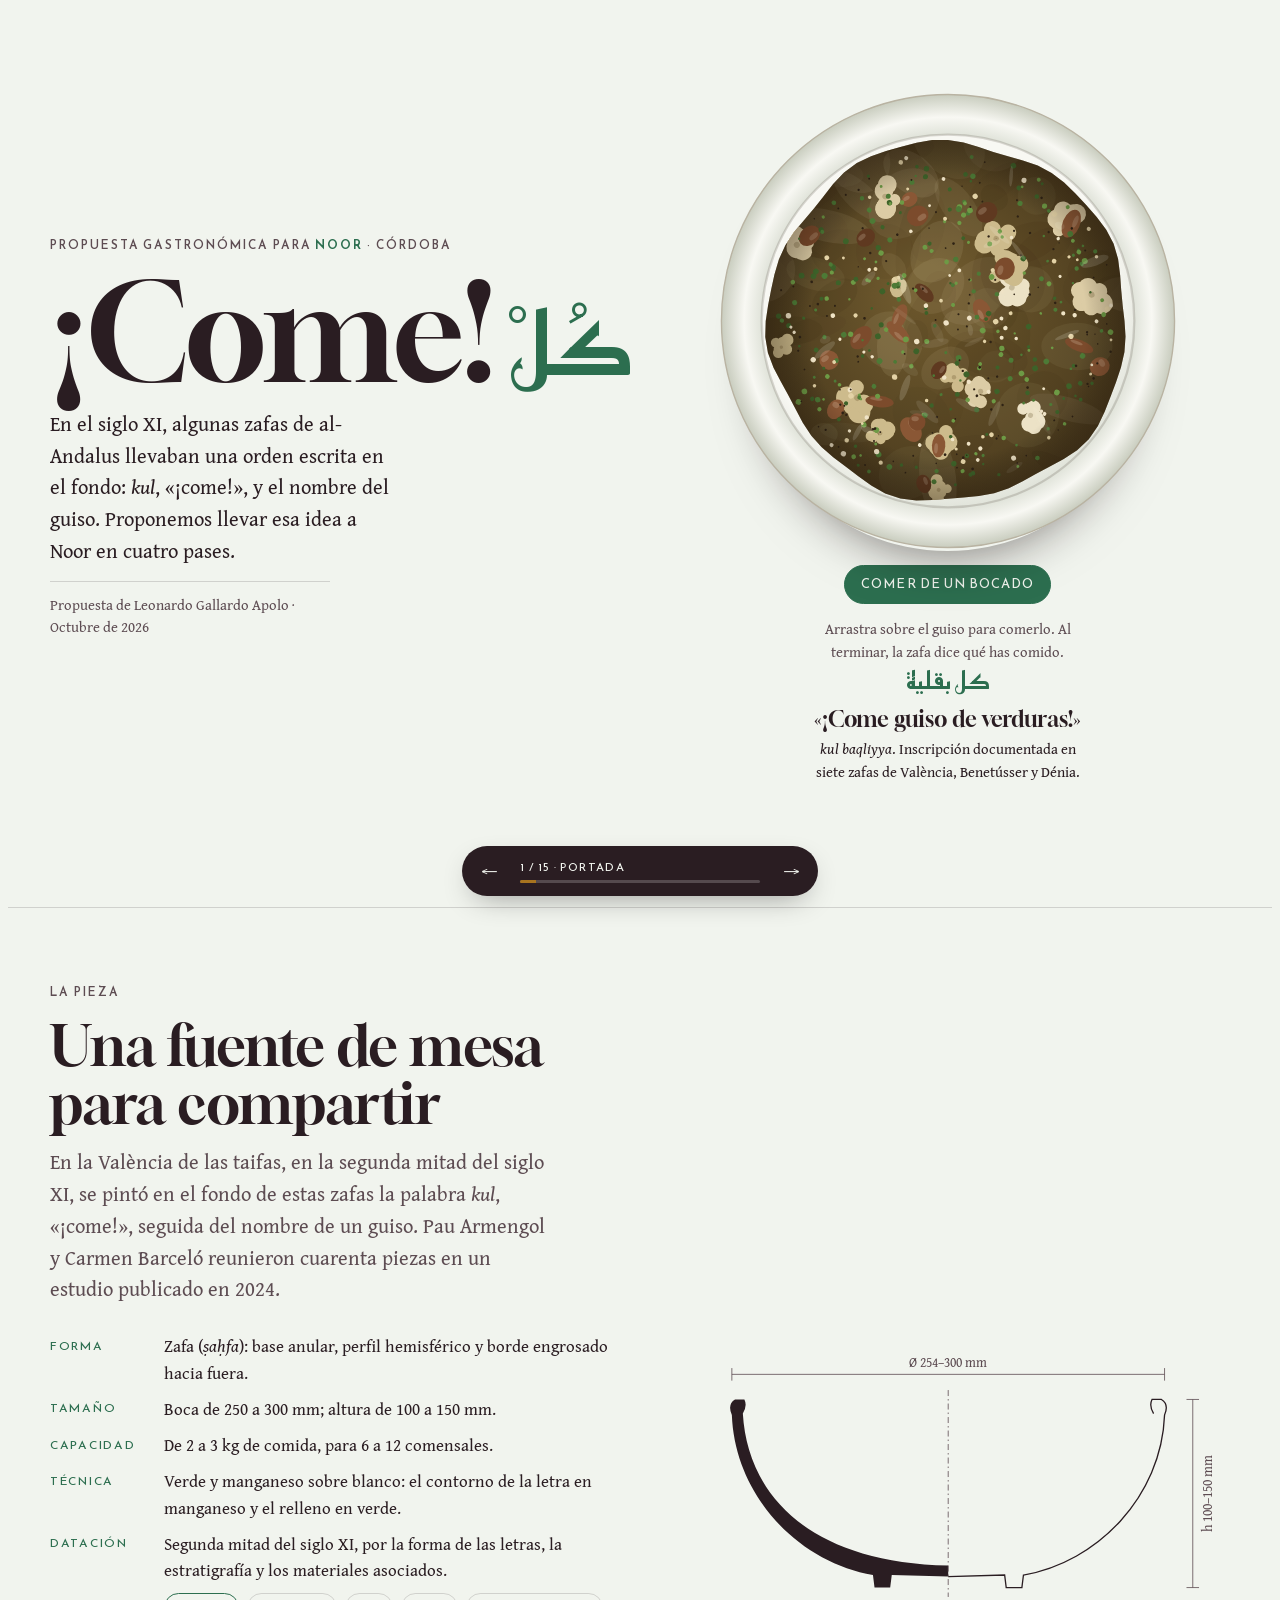
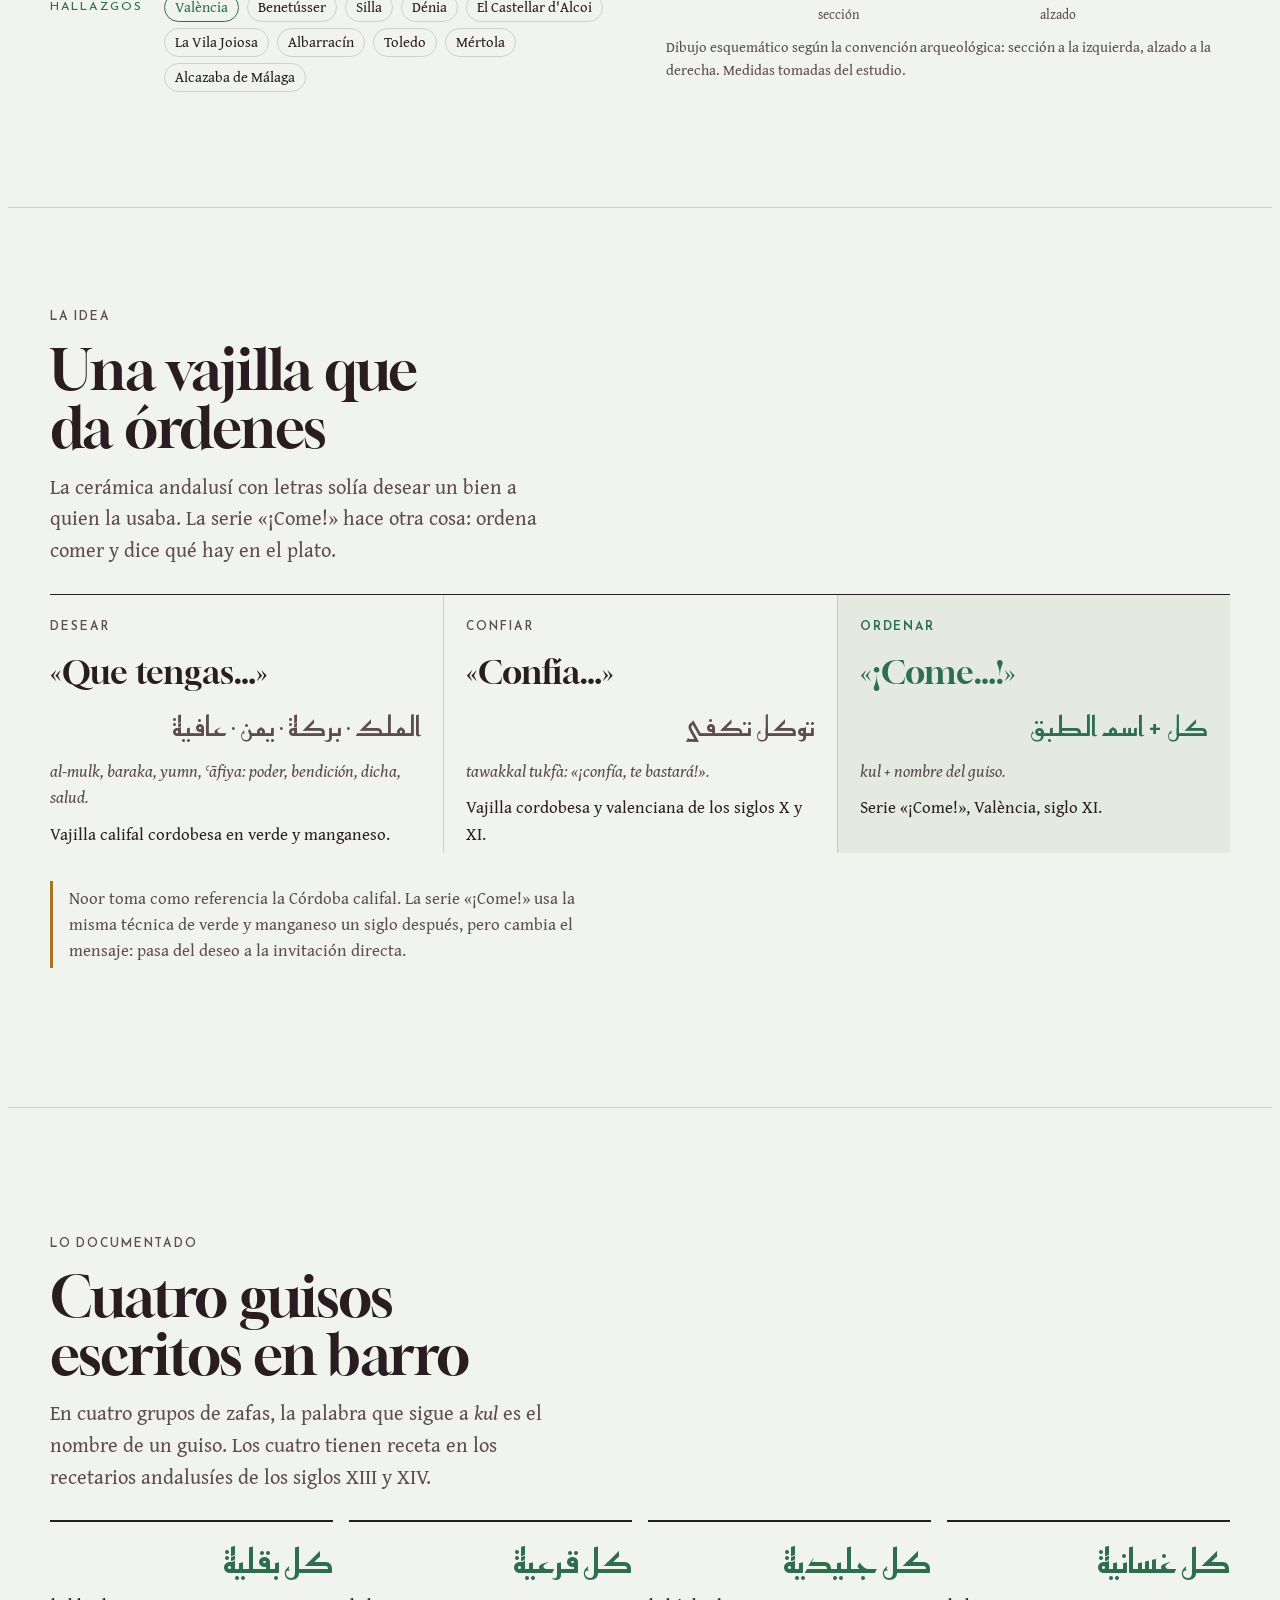
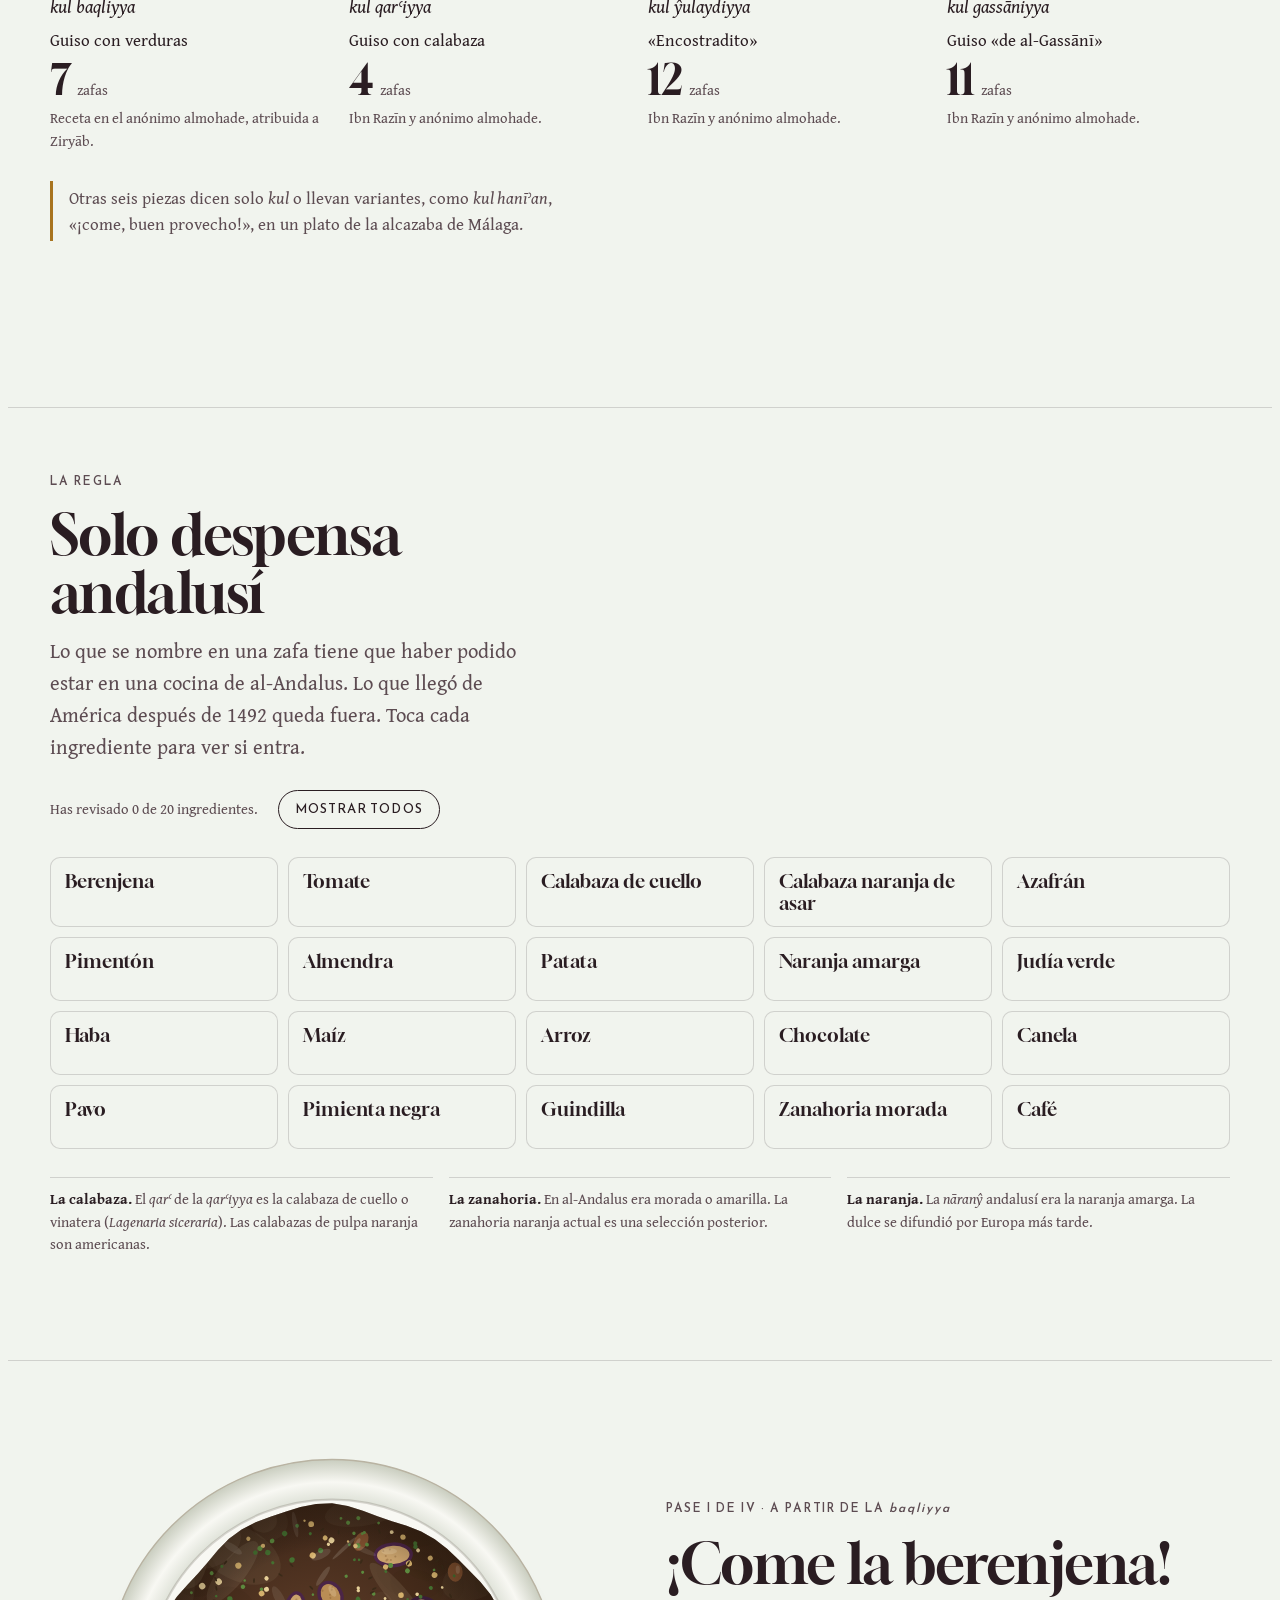
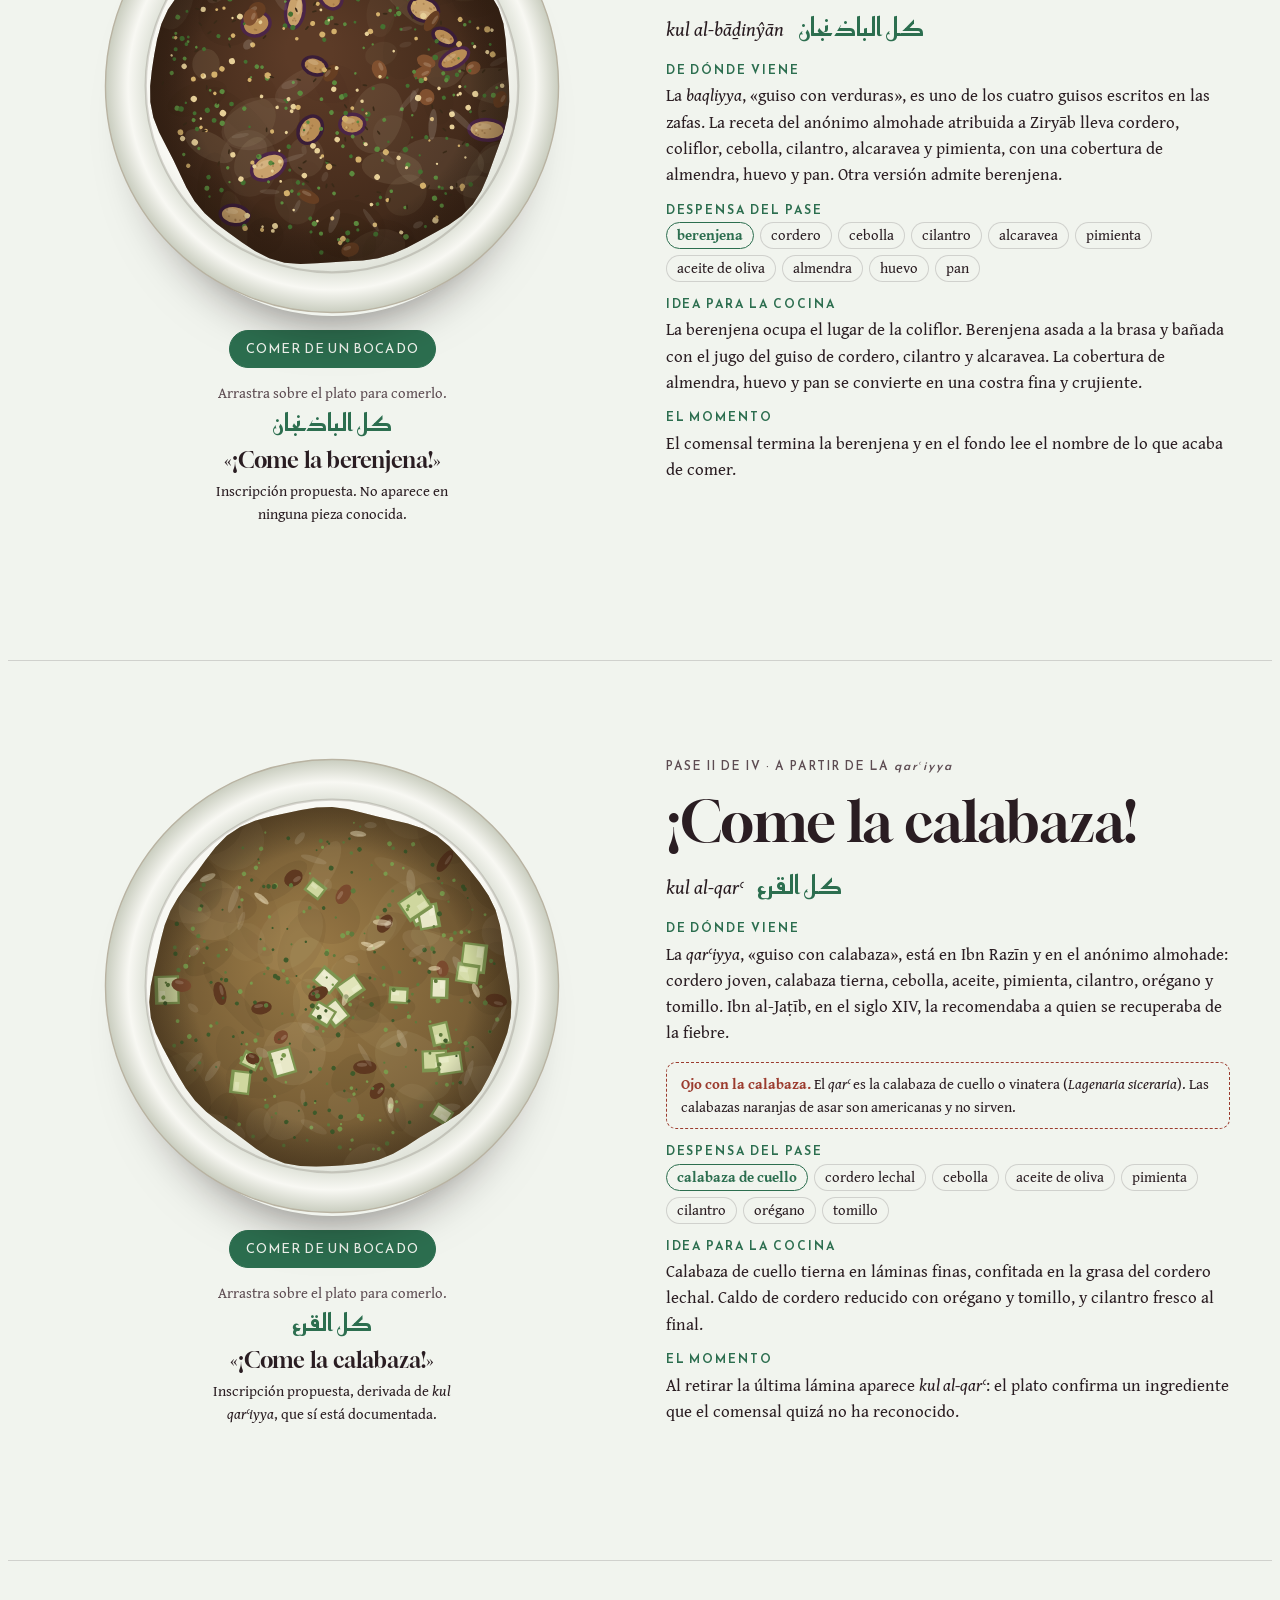
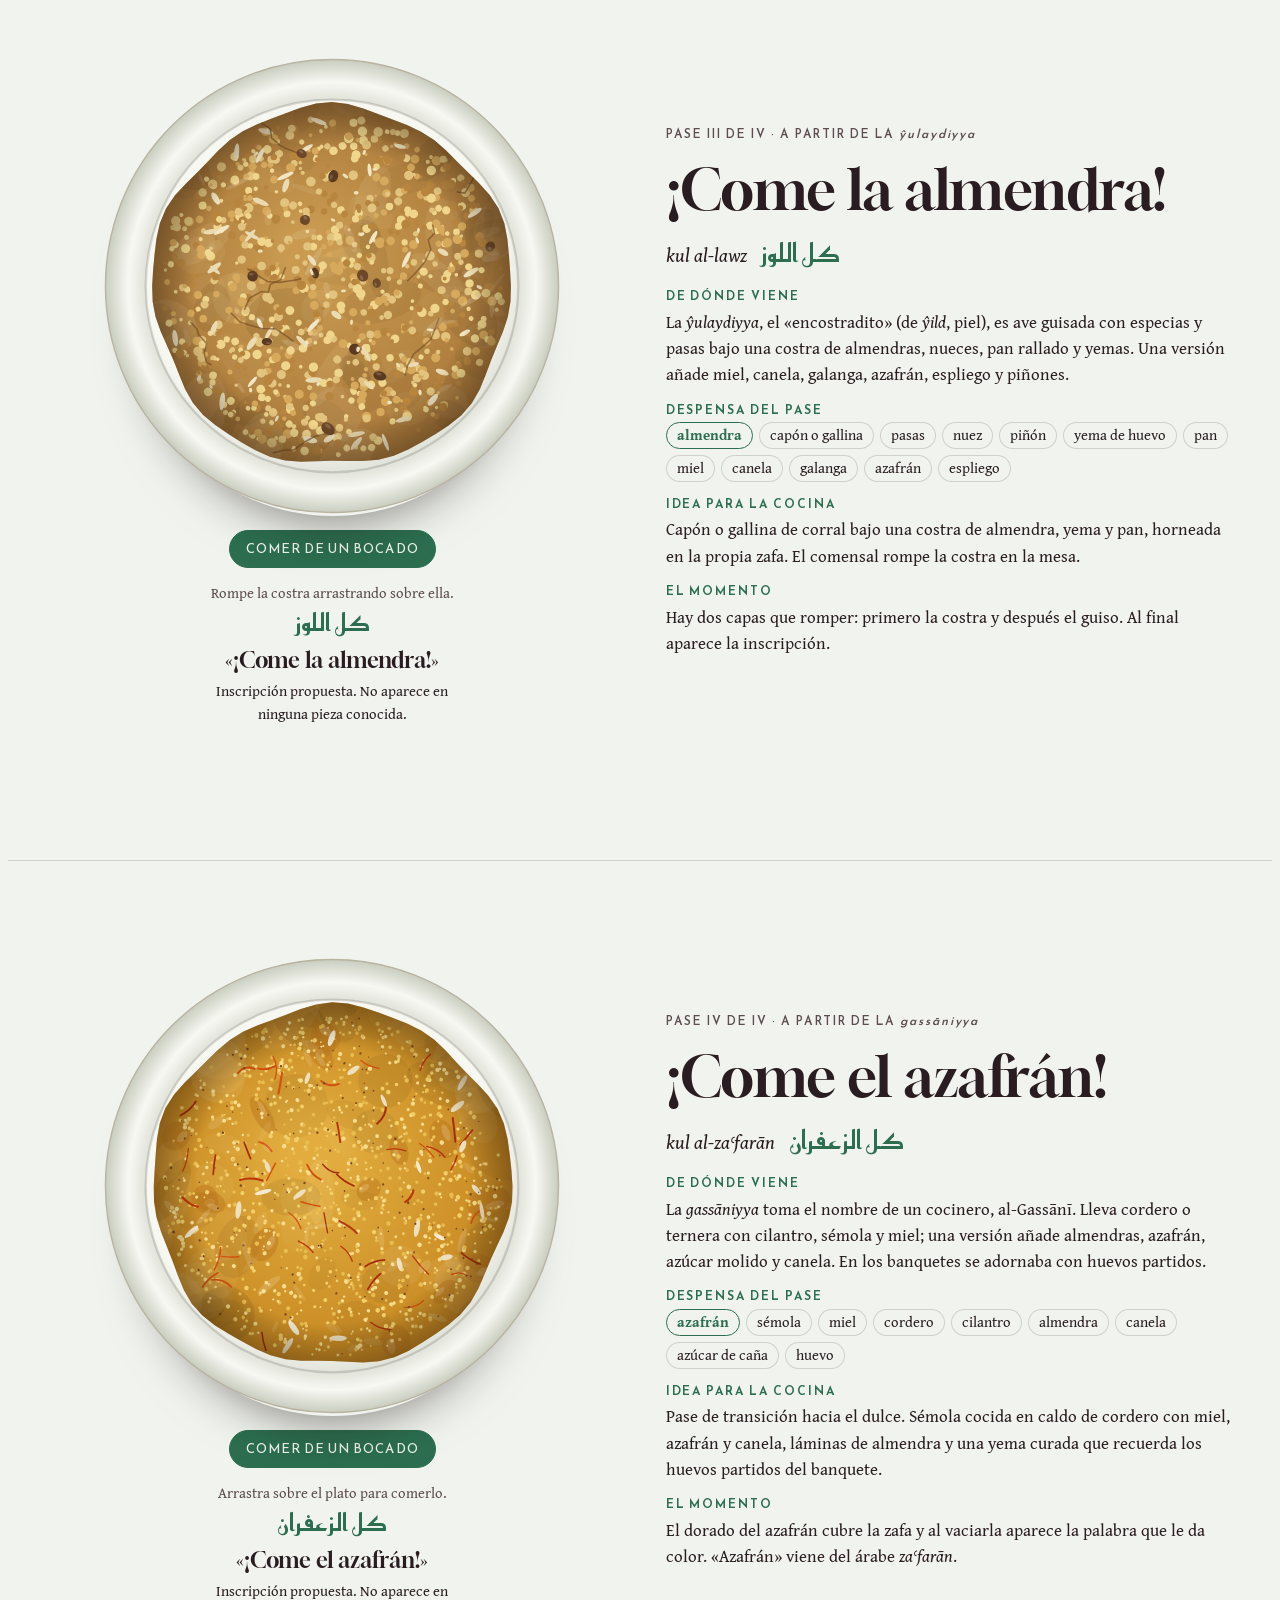
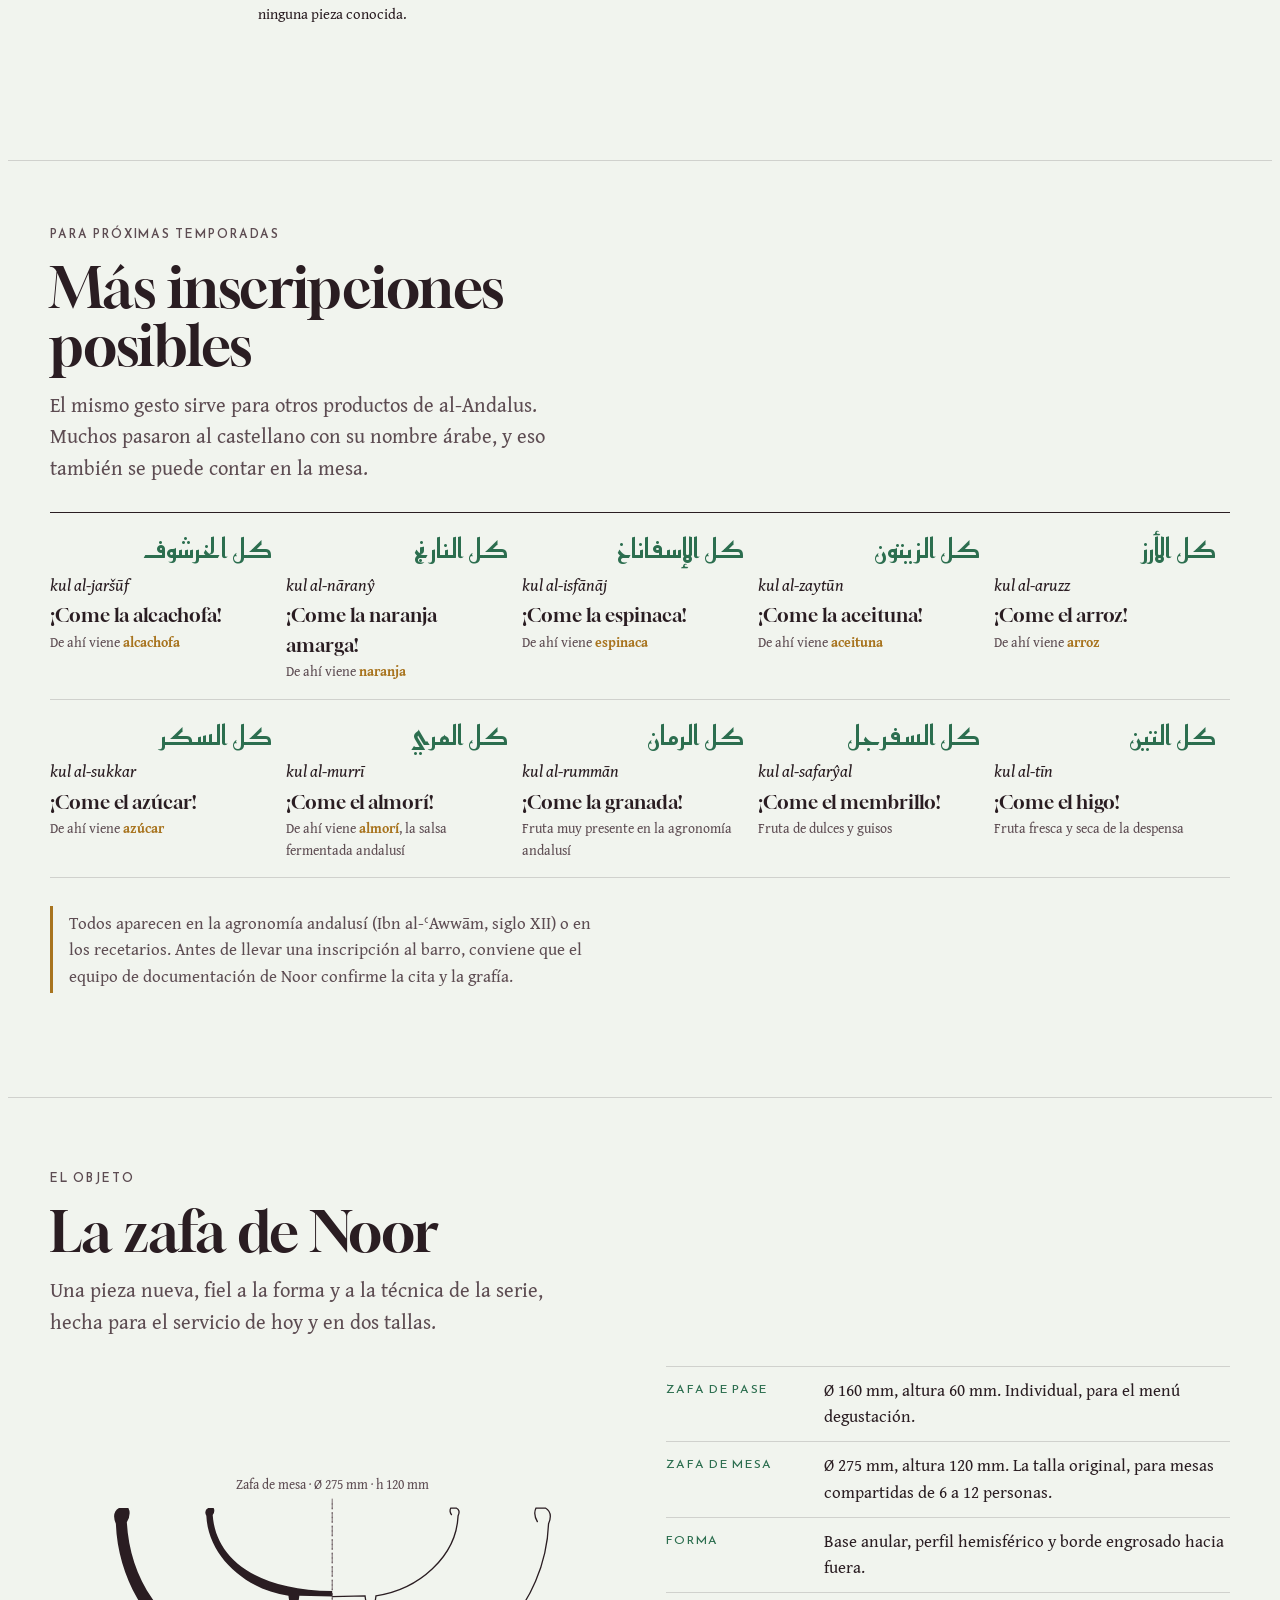
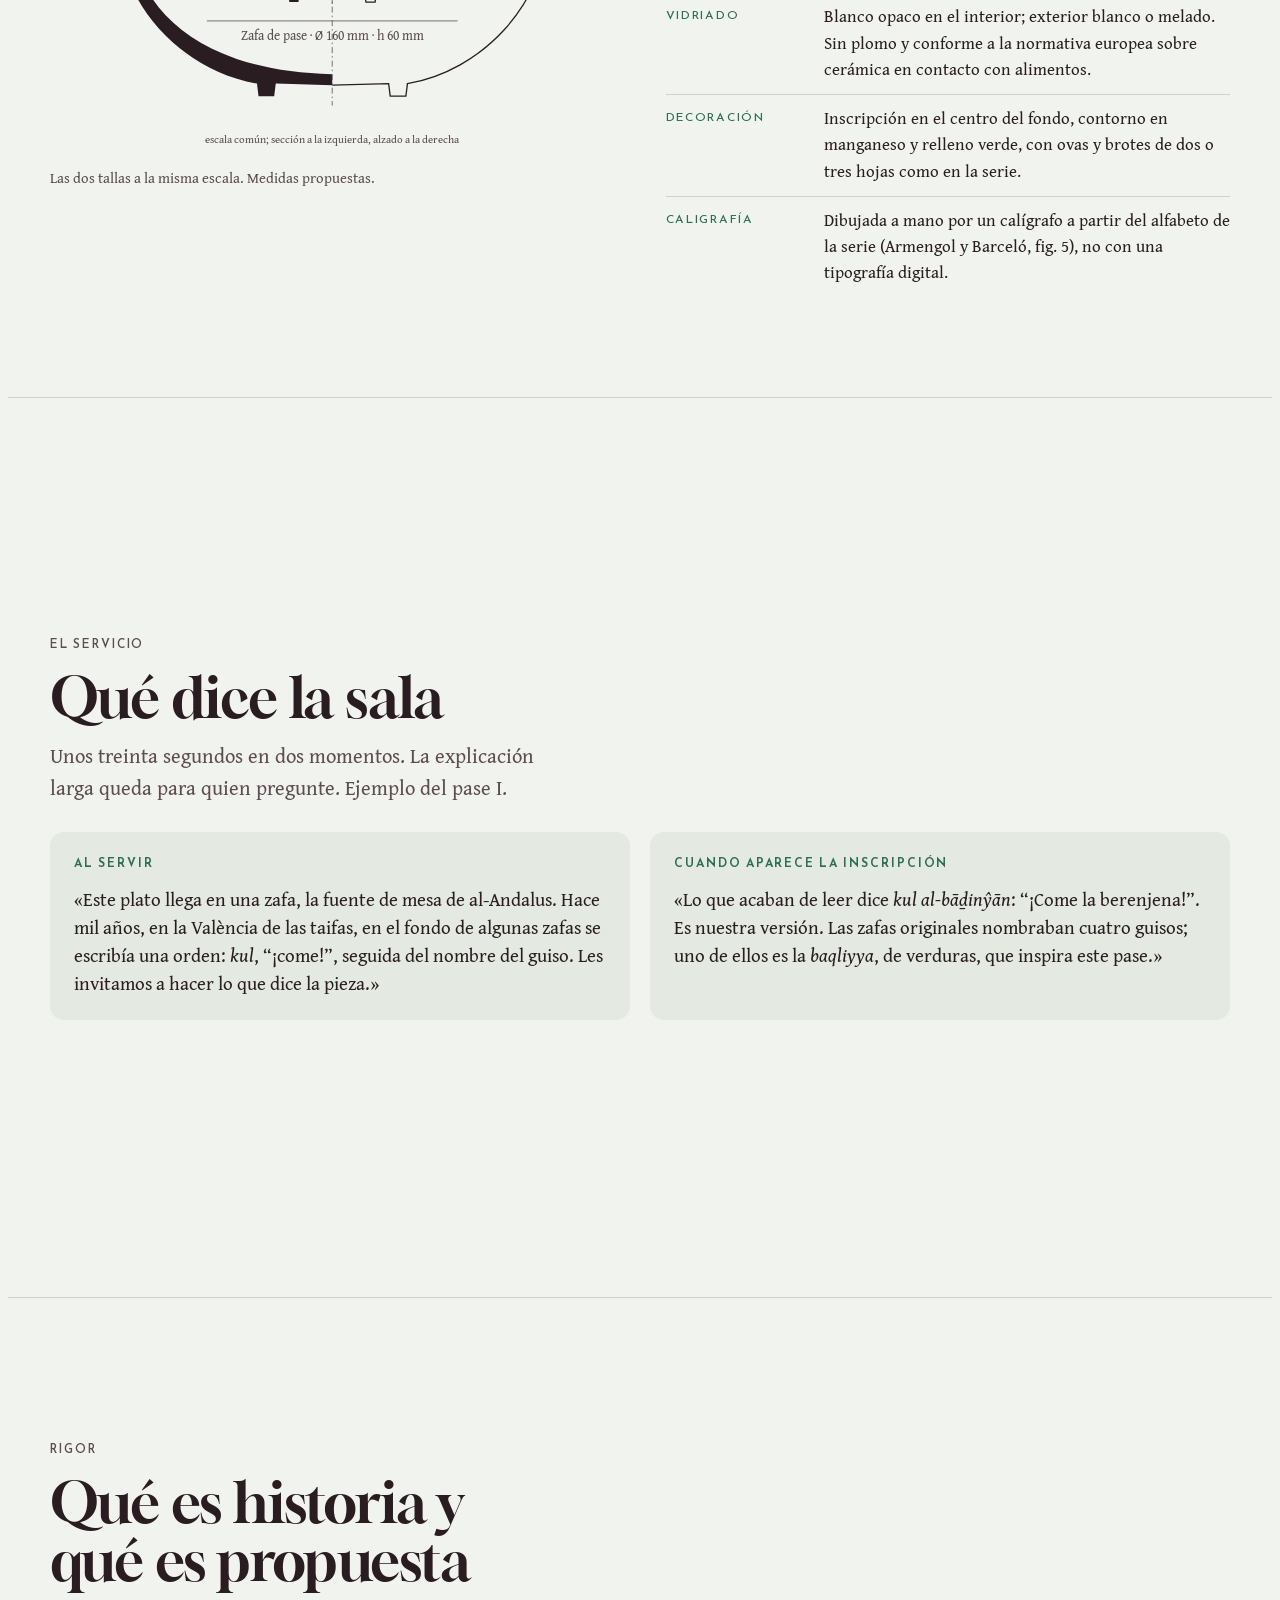
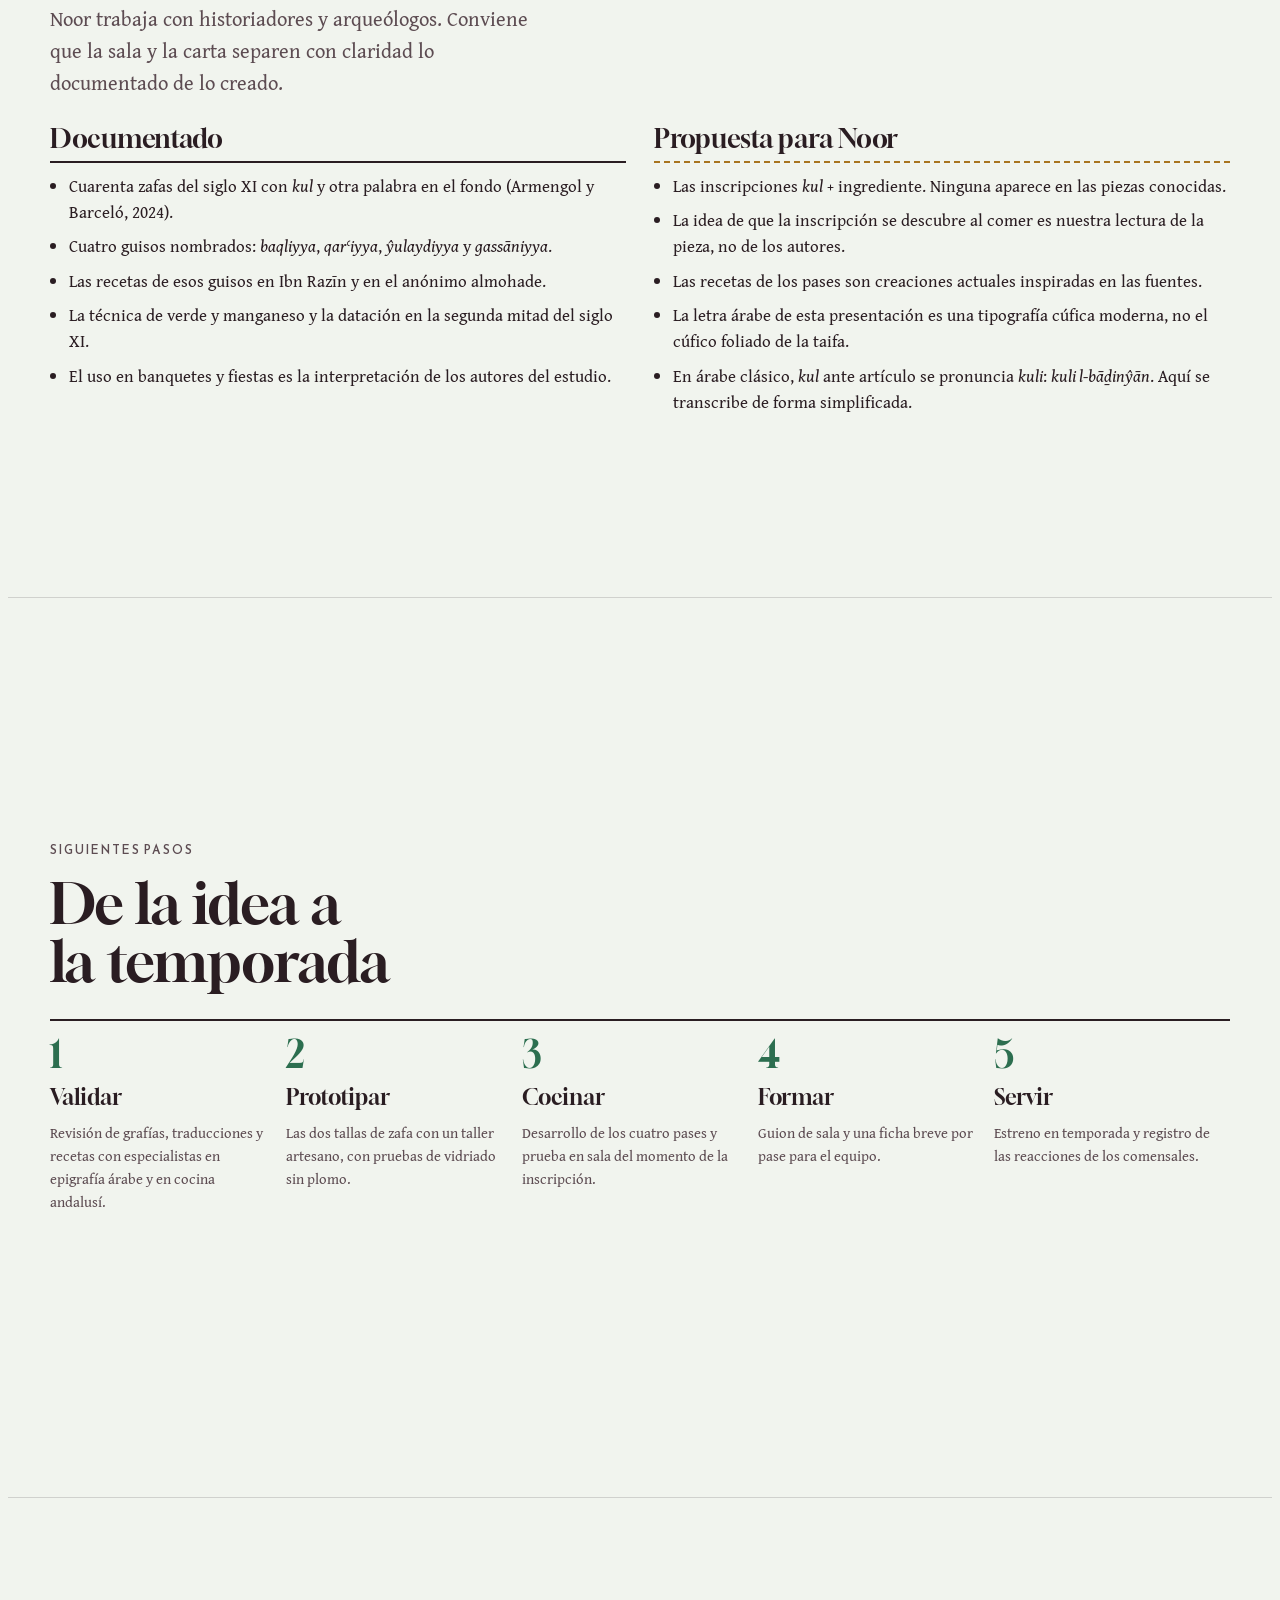
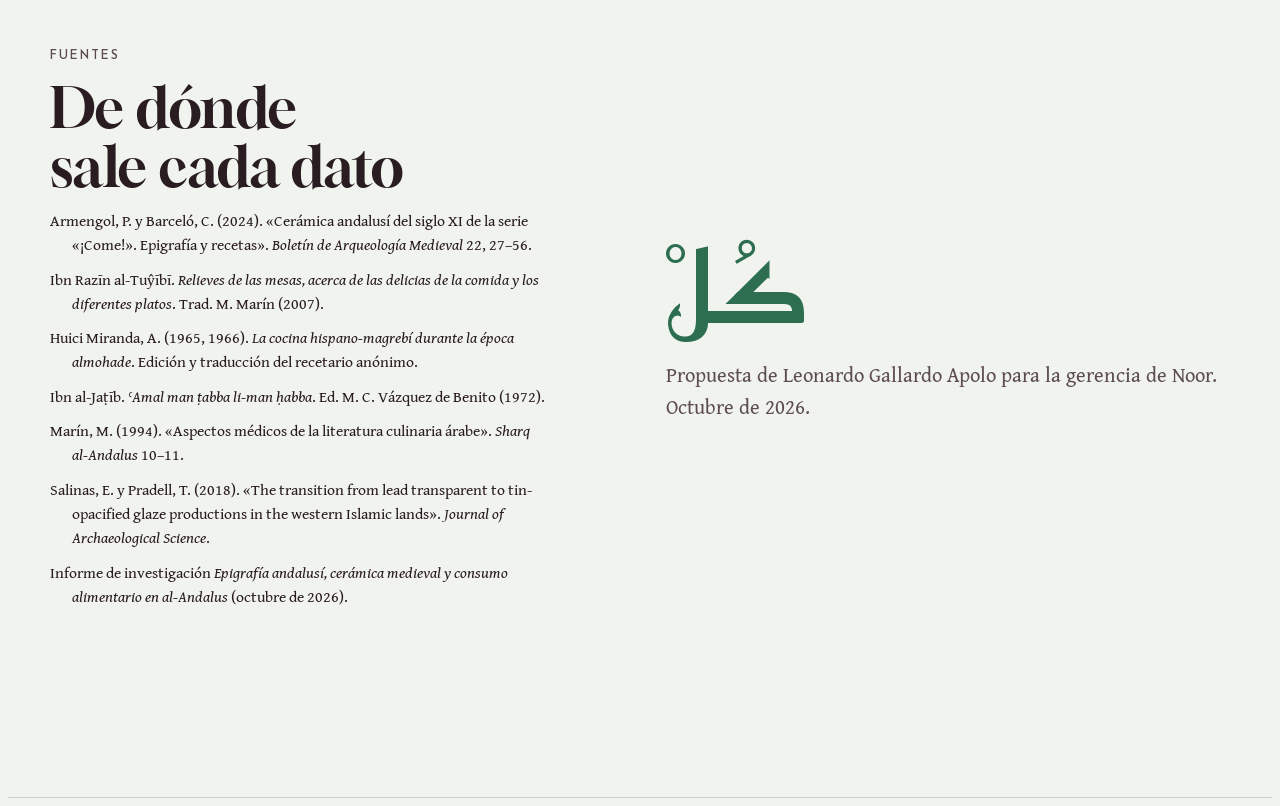
==== index.html @ dc1d193f "Propuesta culinaria y vajilla para Restaurante Noor: zafas del siglo XI y serie ¡Come! (Kul)" ====
<!DOCTYPE html>
<html lang="es">
<head>
  <meta charset="utf-8">
  <meta name="viewport" content="width=device-width, initial-scale=1.0, viewport-fit=cover">
  <title>Kul para Noor</title>
<meta name="claude:viewport-fit-sides" content="cover">
<link rel="preconnect" href="https://fonts.googleapis.com">
<link rel="preconnect" href="https://fonts.gstatic.com" crossorigin>
<link rel="stylesheet" href="https://fonts.googleapis.com/css2?family=Gloock&family=Gentium+Book+Plus:ital,wght@0,400;0,700;1,400&family=Reem+Kufi:wght@400;500;600;700&family=Amiri&display=swap">
<style>
/* Layout: una secuencia vertical de láminas a pantalla completa; cada lámina es una página de la propuesta, con la zafa como objeto central. */
:root {
  --tin: #f1f4ee;          /* blanco de estaño, con un punto de verde */
  --tin-2: #e4eae1;        /* superficie */
  --ink: #2a1d22;          /* manganeso */
  --ink-2: #5d4c52;        /* manganeso diluido */
  --copper: #2c6e4f;       /* verde de cobre */
  --melado: #a8741f;       /* melado (miel) */
  --line: rgba(42, 29, 34, .16);
  --ok: #2c6e4f;
  --no: #9b3b2e;
  /* colores físicos de la pieza: iguales en ambos temas */
  --glaze: #f8f8f3;
  --glaze-edge: #d9ddd2;
  --ink-green: #3f7d4f;
  --ink-mn: #2b1e1f;

  --f-display: "Gloock", "Georgia", "Times New Roman", serif;
  --f-body: "Gentium Book Plus", "Gentium Plus", "Charis SIL", "Georgia", serif;
  --f-kufi: "Reem Kufi", "Amiri", "Noto Kufi Arabic", "Segoe UI", sans-serif;
  --f-naskh: "Amiri", "Noto Naskh Arabic", "Times New Roman", serif;

  --fs-hero: clamp(3.6rem, 11vw, 8.5rem);
  --fs-h2: clamp(2rem, 4.4vw, 3.5rem);
  --fs-lead: clamp(1.12rem, 1.6vw, 1.35rem);
  --fs-body: 1.06rem;
  --fs-small: .92rem;
  --fs-label: .76rem;
}
@media (prefers-color-scheme: dark) {
  :root:not([data-theme="light"]) {
    --tin: #18120f; --tin-2: #231b1a; --ink: #eceee6; --ink-2: #b9aea9;
    --copper: #6fbf8f; --melado: #d9a653; --line: rgba(236, 238, 230, .16);
    --ok: #6fbf8f; --no: #e08a74; color-scheme: dark;
  }
}
:root[data-theme="dark"] {
  --tin: #18120f; --tin-2: #231b1a; --ink: #eceee6; --ink-2: #b9aea9;
  --copper: #6fbf8f; --melado: #d9a653; --line: rgba(236, 238, 230, .16);
  --ok: #6fbf8f; --no: #e08a74; color-scheme: dark;
}

html { scroll-snap-type: y proximity; scroll-behavior: auto; }
body { background: var(--tin); color: var(--ink); font-family: var(--f-body); font-size: var(--fs-body); line-height: 1.55; }
* { box-sizing: border-box; }
h1, h2, h3 { font-family: var(--f-display); font-weight: 400; line-height: 1.04; margin: 0; text-wrap: balance; letter-spacing: -.01em; }
p { margin: 0; }
[lang="ar"] { font-family: var(--f-kufi); }
.tr { font-style: italic; }
.label { font-family: var(--f-kufi); font-size: var(--fs-label); letter-spacing: .16em; text-transform: uppercase; color: var(--ink-2); font-weight: 500; }
.label b { color: var(--copper); font-weight: 600; }
a { color: var(--copper); }
button { font: inherit; color: inherit; }
:focus-visible { outline: 2px solid var(--copper); outline-offset: 3px; }

/* Láminas */
.slide {
  min-height: 100vh; min-height: 100dvh;
  display: grid; align-content: center;
  padding-block: 64px 104px;
  padding-left: max(16px, env(safe-area-inset-left, 0px));
  padding-right: max(16px, env(safe-area-inset-right, 0px));
  scroll-snap-align: start;
  border-bottom: 1px solid var(--line);
}
.wrap { width: 100%; max-width: 1180px; margin: 0 auto; display: grid; gap: 28px; }
.head { display: grid; gap: 14px; max-width: 62ch; }
.lead { font-size: var(--fs-lead); color: var(--ink-2); max-width: 60ch; }
.two { display: grid; grid-template-columns: minmax(0, 1fr) minmax(0, 1fr); gap: clamp(24px, 4vw, 64px); align-items: center; }
.two > * { min-width: 0; }
@media (max-width: 860px) { .two { grid-template-columns: minmax(0, 1fr); } }

/* Portada */
.cover h1 { font-size: var(--fs-hero); line-height: .92; }
.cover h1 .ar { font-family: var(--f-kufi); font-weight: 600; color: var(--copper); font-size: .62em; margin-left: .18em; vertical-align: .08em; }
.cover .thesis { font-size: var(--fs-lead); max-width: 34ch; }
.byline { font-size: var(--fs-small); color: var(--ink-2); border-top: 1px solid var(--line); padding-top: 12px; max-width: 40ch; }

/* Zafa interactiva */
.zafa { margin: 0; display: grid; gap: 14px; justify-items: center; }
.zafa-stage { position: relative; width: min(100%, 460px); aspect-ratio: 1; max-width: 100%; }
.zafa-stage svg, .zafa-stage canvas { position: absolute; inset: 0; width: 100%; height: 100%; }
.zafa-stage canvas { touch-action: none; cursor: grab; transition: opacity .9s ease; border-radius: 50%; }
.zafa-stage canvas:active { cursor: grabbing; }
.zafa-stage canvas.gone { opacity: 0; pointer-events: none; }
.zafa-stage .plate-shadow { position: absolute; inset: 4% 4% 0; border-radius: 50%; box-shadow: 0 30px 50px -28px rgba(20, 10, 10, .55); }
.zafa-controls { display: flex; gap: 10px; flex-wrap: wrap; justify-content: center; }
.btn { border: 1px solid var(--ink); background: transparent; padding: 8px 16px; border-radius: 999px; cursor: pointer; font-family: var(--f-kufi); font-size: .82rem; letter-spacing: .08em; text-transform: uppercase; }
.btn:hover { background: var(--ink); color: var(--tin); }
.btn.solid { background: var(--copper); border-color: var(--copper); color: var(--tin); }
.btn.solid:hover { filter: brightness(1.08); }
.zafa-cap { text-align: center; max-width: 40ch; font-size: var(--fs-small); color: var(--ink-2); min-height: 4.2em; }
.zafa-cap .reading { display: grid; gap: 2px; color: var(--ink); }
.zafa-cap .reading .ar-line { font-family: var(--f-kufi); font-size: 1.5rem; color: var(--copper); font-weight: 600; }
.zafa-cap .reading .es { font-family: var(--f-display); font-size: 1.35rem; }

/* La pieza */
.facts { display: grid; grid-template-columns: max-content minmax(0, 1fr); gap: 10px 22px; margin: 0; }
.facts dt { font-family: var(--f-kufi); font-size: var(--fs-label); letter-spacing: .14em; text-transform: uppercase; color: var(--copper); padding-top: .3em; }
.facts dd { margin: 0; font-variant-numeric: tabular-nums; }
@media (max-width: 520px) { .facts { grid-template-columns: minmax(0, 1fr); gap: 2px; } .facts dd { margin-bottom: 10px; } }
.drawing { width: 100%; height: auto; display: block; color: var(--ink); }
.drawing text { font-family: var(--f-body); fill: var(--ink-2); font-variant-numeric: tabular-nums; }
.drawing .sec { fill: var(--ink); }
.drawing .out { fill: none; stroke: var(--ink); stroke-width: 1.3; vector-effect: non-scaling-stroke; }
.drawing .dim { stroke: var(--ink-2); stroke-width: .8; vector-effect: non-scaling-stroke; fill: none; }
.drawing .axis { stroke: var(--ink-2); stroke-width: .8; stroke-dasharray: 6 3 1.5 3; vector-effect: non-scaling-stroke; }
.drawing-note { font-size: var(--fs-small); color: var(--ink-2); }
.places { display: flex; flex-wrap: wrap; gap: 6px 8px; padding: 0; margin: 0; list-style: none; }
.places li { font-size: var(--fs-small); border: 1px solid var(--line); border-radius: 999px; padding: 2px 10px; }
.places li.main { border-color: var(--copper); color: var(--copper); }

/* Deseo / confianza / mandato */
.trio { display: grid; grid-template-columns: repeat(3, minmax(0, 1fr)); gap: 0; border-top: 1px solid var(--ink); }
.trio > div { padding: 22px 22px 6px 0; display: grid; gap: 10px; align-content: start; min-width: 0; }
.trio > div + div { padding-left: 22px; border-left: 1px solid var(--line); }
.trio .verb { font-family: var(--f-display); font-size: clamp(1.6rem, 2.6vw, 2.2rem); }
.trio .words { font-family: var(--f-kufi); font-size: 1.7rem; color: var(--ink-2); line-height: 1.5; }
.trio .gloss { font-style: italic; color: var(--ink-2); }
.trio .now .verb, .trio .now .words { color: var(--copper); }
.trio .now { background: var(--tin-2); padding-right: 22px; }
@media (max-width: 760px) { .trio { grid-template-columns: minmax(0, 1fr); } .trio > div + div { padding-left: 0; border-left: 0; border-top: 1px solid var(--line); } .trio .now { padding-left: 16px; } }
.aside { border-left: 3px solid var(--melado); padding: 4px 0 4px 16px; max-width: 70ch; color: var(--ink-2); }

/* Cuatro guisos */
.dishes { display: grid; grid-template-columns: repeat(4, minmax(0, 1fr)); gap: 16px; }
@media (max-width: 960px) { .dishes { grid-template-columns: repeat(2, minmax(0, 1fr)); } }
@media (max-width: 480px) { .dishes { grid-template-columns: minmax(0, 1fr); } }
.dish { border-top: 2px solid var(--ink); padding-top: 14px; display: grid; gap: 6px; align-content: start; }
.dish .ar { font-family: var(--f-kufi); font-size: 2.1rem; color: var(--copper); font-weight: 600; line-height: 1.5; }
.dish .tr { font-size: 1.15rem; }
.dish .count { font-family: var(--f-display); font-size: 2.6rem; line-height: 1; font-variant-numeric: tabular-nums; }
.dish .count small { font-family: var(--f-body); font-size: var(--fs-small); color: var(--ink-2); margin-left: 6px; }
.dish .src { font-size: var(--fs-small); color: var(--ink-2); }

/* Despensa */
.pantry-bar { display: flex; flex-wrap: wrap; gap: 12px 20px; align-items: center; }
.tally { font-variant-numeric: tabular-nums; color: var(--ink-2); font-size: var(--fs-small); }
.pantry { display: grid; grid-template-columns: repeat(auto-fill, minmax(min(100%, 200px), 1fr)); gap: 10px; }
.item { text-align: left; border: 1px solid var(--line); background: var(--tin); border-radius: 10px; padding: 12px 14px; cursor: pointer; display: grid; gap: 4px; align-content: start; min-height: 64px; }
.item:hover { border-color: var(--ink-2); }
.item .name { font-family: var(--f-display); font-size: 1.2rem; line-height: 1.15; }
.item .verdict { display: none; font-family: var(--f-kufi); font-size: var(--fs-label); letter-spacing: .12em; text-transform: uppercase; font-weight: 600; }
.item .why { display: none; font-size: .88rem; color: var(--ink-2); line-height: 1.4; }
.item[aria-expanded="true"] .verdict, .item[aria-expanded="true"] .why { display: block; }
.item[aria-expanded="true"].yes { border-color: var(--ok); background: var(--tin-2); }
.item[aria-expanded="true"].yes .verdict { color: var(--ok); }
.item[aria-expanded="true"].no { border-color: var(--no); border-style: dashed; }
.item[aria-expanded="true"].no .verdict { color: var(--no); }
.item[aria-expanded="true"].no .name { text-decoration: line-through; text-decoration-color: var(--no); text-decoration-thickness: 2px; }
.traps { display: grid; grid-template-columns: repeat(3, minmax(0, 1fr)); gap: 16px; }
.traps p { font-size: var(--fs-small); color: var(--ink-2); border-top: 1px solid var(--line); padding-top: 10px; }
.traps b { color: var(--ink); font-weight: 700; }
@media (max-width: 760px) { .traps { grid-template-columns: minmax(0, 1fr); } }

/* Pases */
.pase .eyebrow-ar { font-family: var(--f-kufi); color: var(--copper); }
.pase h2 { font-size: var(--fs-h2); }
.pase .say { display: flex; flex-wrap: wrap; gap: 4px 14px; align-items: baseline; font-size: 1.2rem; }
.pase .say .ar { font-family: var(--f-kufi); font-size: 1.6rem; color: var(--copper); font-weight: 600; }
.blocks { display: grid; gap: 16px; }
.block { display: grid; gap: 6px; }
.block h3 { font-family: var(--f-kufi); font-size: var(--fs-label); letter-spacing: .16em; text-transform: uppercase; color: var(--copper); font-weight: 600; }
.chips { display: flex; flex-wrap: wrap; gap: 6px; padding: 0; margin: 0; list-style: none; }
.chips li { border: 1px solid var(--line); border-radius: 999px; padding: 1px 10px; font-size: var(--fs-small); background: var(--tin); }
.chips li.star { border-color: var(--copper); color: var(--copper); font-weight: 700; }
.warn { border: 1px dashed var(--no); border-radius: 10px; padding: 10px 14px; font-size: var(--fs-small); }
.warn b { color: var(--no); }

/* Banco de inscripciones */
.bank { display: grid; grid-template-columns: repeat(auto-fill, minmax(min(100%, 210px), 1fr)); gap: 0; border-top: 1px solid var(--ink); }
.bank > div { padding: 16px 14px 16px 0; border-bottom: 1px solid var(--line); display: grid; gap: 2px; align-content: start; }
.bank .ar { font-family: var(--f-kufi); font-size: 1.7rem; color: var(--copper); font-weight: 600; line-height: 1.5; }
.bank .es { font-family: var(--f-display); font-size: 1.2rem; }
.bank .etym { font-size: .86rem; color: var(--ink-2); }
.bank .etym b { color: var(--melado); font-weight: 700; }

/* Zafa de Noor */
.sizes { display: grid; grid-template-columns: minmax(0, 1fr); gap: 6px; }
.specs { display: grid; gap: 12px; margin: 0; padding: 0; list-style: none; }
.specs li { display: grid; grid-template-columns: 8.5em minmax(0, 1fr); gap: 14px; border-top: 1px solid var(--line); padding-top: 10px; }
.specs li span { font-family: var(--f-kufi); font-size: var(--fs-label); letter-spacing: .14em; text-transform: uppercase; color: var(--copper); padding-top: .25em; }
@media (max-width: 520px) { .specs li { grid-template-columns: minmax(0, 1fr); gap: 2px; } }

/* Guion de sala */
.script { display: grid; grid-template-columns: repeat(2, minmax(0, 1fr)); gap: 20px; }
.script figure { margin: 0; background: var(--tin-2); border-radius: 14px; padding: 22px 24px; display: grid; gap: 12px; align-content: start; }
.script blockquote { margin: 0; font-size: 1.18rem; line-height: 1.5; }
.script figcaption { font-family: var(--f-kufi); font-size: var(--fs-label); letter-spacing: .16em; text-transform: uppercase; color: var(--copper); font-weight: 600; }
@media (max-width: 760px) { .script { grid-template-columns: minmax(0, 1fr); } }

/* Rigor */
.ledger { display: grid; grid-template-columns: repeat(2, minmax(0, 1fr)); gap: 28px; }
.ledger section { display: grid; gap: 10px; align-content: start; }
.ledger h3 { font-size: 1.6rem; border-bottom: 2px solid var(--ink); padding-bottom: 8px; }
.ledger .prop h3 { border-bottom-style: dashed; border-color: var(--melado); }
.ledger ul { margin: 0; padding-left: 1.1em; display: grid; gap: 8px; }
@media (max-width: 760px) { .ledger { grid-template-columns: minmax(0, 1fr); } }

/* Hoja de ruta */
.road { list-style: none; margin: 0; padding: 0; display: grid; grid-template-columns: repeat(5, minmax(0, 1fr)); gap: 0; counter-reset: step; }
.road li { counter-increment: step; padding: 0 16px 0 0; display: grid; gap: 8px; align-content: start; border-top: 2px solid var(--ink); padding-top: 14px; }
.road li::before { content: counter(step); font-family: var(--f-display); font-size: 2.4rem; line-height: 1; color: var(--copper); }
.road b { font-family: var(--f-display); font-weight: 400; font-size: 1.35rem; }
.road p { font-size: var(--fs-small); color: var(--ink-2); }
@media (max-width: 900px) { .road { grid-template-columns: minmax(0, 1fr); gap: 18px; } }

/* Fuentes */
.refs { margin: 0; padding: 0; list-style: none; display: grid; gap: 10px; max-width: 80ch; }
.refs li { padding-left: 1.4em; text-indent: -1.4em; font-size: .98rem; }
.closing { font-family: var(--f-kufi); font-size: clamp(3rem, 9vw, 6rem); color: var(--copper); line-height: 1.2; font-weight: 600; }

/* Barra de navegación */
.dock {
  position: fixed; left: 0; right: 0; bottom: 0; z-index: 10;
  display: flex; justify-content: center;
  padding-bottom: calc(12px + env(safe-area-inset-bottom, 0px));
  padding-left: max(16px, env(safe-area-inset-left, 0px));
  padding-right: max(16px, env(safe-area-inset-right, 0px));
  pointer-events: none;
}
.dock-inner { pointer-events: auto; display: flex; align-items: center; gap: 12px; background: var(--ink); color: var(--tin); border-radius: 999px; padding: 6px 8px; box-shadow: 0 10px 30px -12px rgba(0, 0, 0, .45); max-width: 100%; }
.dock button { border: 0; background: transparent; color: var(--tin); width: 38px; height: 38px; border-radius: 50%; cursor: pointer; font-size: 1.1rem; display: grid; place-items: center; }
.dock button:hover { background: rgba(255, 255, 255, .12); }
.dock button:disabled { opacity: .35; cursor: default; }
.dock .where { display: grid; gap: 4px; min-width: 0; width: clamp(120px, 28vw, 240px); }
.dock .where span { font-family: var(--f-kufi); font-size: .72rem; letter-spacing: .12em; text-transform: uppercase; white-space: nowrap; overflow: hidden; text-overflow: ellipsis; font-variant-numeric: tabular-nums; }
.dock .bar { height: 3px; background: rgba(255, 255, 255, .2); border-radius: 2px; overflow: hidden; }
.dock .bar i { display: block; height: 100%; width: 0; background: var(--melado); transition: width .3s ease; }

@media (prefers-reduced-motion: reduce) {
  .zafa-stage canvas, .dock .bar i { transition: none; }
}

/* Impresión: una lámina por página, inscripciones visibles */
@page { size: 297mm 167mm; margin: 0; }
@media print {
  html { scroll-snap-type: none; font-size: 10.5px; }
  body { font-size: 10.5px; }
  :root { --fs-hero: 5.6rem; --fs-h2: 2.6rem; --fs-lead: 1.15rem; --fs-body: 1rem; }
  .zafa-cap { min-height: 0; }
  body { background: #fff; }
  .slide { min-height: 167mm; height: 167mm; overflow: hidden; break-after: page; page-break-after: always; border: 0; padding-block: 10mm; padding-inline: 14mm; }
  .dock, .zafa-controls, .zafa-stage canvas, .zafa-cap .hint, .pantry-bar .btn { display: none !important; }
  .zafa-cap .reading { display: grid !important; }
  .zafa-stage { width: 70mm; }
  .item .verdict, .item .why { display: block; }
  .item.no .name { text-decoration: line-through; }
  .pantry { grid-template-columns: repeat(5, minmax(0, 1fr)); gap: 5px; }
  .item { padding: 6px 8px; min-height: 0; }
  .item .why { font-size: .7rem; }
  .item .name { font-size: .95rem; }
  .wrap { gap: 14px; }
  .lead { font-size: 1rem; }
}
</style>

<main id="deck" lang="es">

<!-- 1 · Portada -->
<section class="slide cover" data-title="Portada" id="portada">
  <div class="wrap two">
    <div class="head">
      <p class="label">Propuesta gastronómica para <b>Noor</b> · Córdoba</p>
      <h1>¡Come!<span class="ar" lang="ar" dir="rtl">كُلْ</span></h1>
      <p class="thesis">En el siglo XI, algunas zafas de al-Andalus llevaban una orden escrita en el fondo: <span class="tr">kul</span>, «¡come!», y el nombre del guiso. Proponemos llevar esa idea a Noor en cuatro pases.</p>
      <p class="byline">Propuesta de Leonardo Gallardo Apolo · Octubre de 2026</p>
    </div>
    <figure class="zafa" data-stew="baqliyya" data-text="كل بقلية" data-seed="11">
      <div class="zafa-stage"></div>
      <div class="zafa-controls"><button class="btn solid eat" type="button">Comer de un bocado</button><button class="btn reset" type="button" hidden>Volver a servir</button></div>
      <figcaption class="zafa-cap" aria-live="polite">
        <span class="hint">Arrastra sobre el guiso para comerlo. Al terminar, la zafa dice qué has comido.</span>
        <span class="reading" hidden><span class="ar-line" lang="ar" dir="rtl">كل بقلية</span><span class="es">«¡Come guiso de verduras!»</span><span><span class="tr">kul baqliyya</span>. Inscripción documentada en siete zafas de València, Benetússer y Dénia.</span></span>
      </figcaption>
    </figure>
  </div>
</section>

<!-- 2 · La pieza -->
<section class="slide" data-title="La pieza" id="pieza">
  <div class="wrap">
    <div class="head">
      <p class="label">La pieza</p>
      <h2 style="font-size: var(--fs-h2)">Una fuente de mesa para compartir</h2>
      <p class="lead">En la València de las taifas, en la segunda mitad del siglo XI, se pintó en el fondo de estas zafas la palabra <span class="tr">kul</span>, «¡come!», seguida del nombre de un guiso. Pau Armengol y Carmen Barceló reunieron cuarenta piezas en un estudio publicado en 2024.</p>
    </div>
    <div class="two">
      <dl class="facts">
        <dt>Forma</dt><dd>Zafa (<span class="tr">ṣaḥfa</span>): base anular, perfil hemisférico y borde engrosado hacia fuera.</dd>
        <dt>Tamaño</dt><dd>Boca de 250 a 300 mm; altura de 100 a 150 mm.</dd>
        <dt>Capacidad</dt><dd>De 2 a 3 kg de comida, para 6 a 12 comensales.</dd>
        <dt>Técnica</dt><dd>Verde y manganeso sobre blanco: el contorno de la letra en manganeso y el relleno en verde.</dd>
        <dt>Datación</dt><dd>Segunda mitad del siglo XI, por la forma de las letras, la estratigrafía y los materiales asociados.</dd>
        <dt>Hallazgos</dt><dd>
          <ul class="places">
            <li class="main">València</li><li>Benetússer</li><li>Silla</li><li>Dénia</li><li>El Castellar d'Alcoi</li><li>La Vila Joiosa</li><li>Albarracín</li><li>Toledo</li><li>Mértola</li><li>Alcazaba de Málaga</li>
          </ul>
        </dd>
      </dl>
      <figure style="margin:0; display:grid; gap:8px">
        <svg class="drawing" id="profile-main" viewBox="-180 -36 360 182" role="img" aria-label="Dibujo de la zafa: a la izquierda en sección, a la derecha en alzado, con boca de 254 a 300 mm y altura de 100 a 150 mm"></svg>
        <figcaption class="drawing-note">Dibujo esquemático según la convención arqueológica: sección a la izquierda, alzado a la derecha. Medidas tomadas del estudio.</figcaption>
      </figure>
    </div>
  </div>
</section>

<!-- 3 · Del deseo al mandato -->
<section class="slide" data-title="La idea" id="idea">
  <div class="wrap">
    <div class="head">
      <p class="label">La idea</p>
      <h2 style="font-size: var(--fs-h2)">Una vajilla que da órdenes</h2>
      <p class="lead">La cerámica andalusí con letras solía desear un bien a quien la usaba. La serie «¡Come!» hace otra cosa: ordena comer y dice qué hay en el plato.</p>
    </div>
    <div class="trio">
      <div>
        <p class="label">Desear</p>
        <p class="verb">«Que tengas…»</p>
        <p class="words" lang="ar" dir="rtl">الملك · بركة · يمن · عافية</p>
        <p class="gloss"><span class="tr">al-mulk, baraka, yumn, ʿāfiya</span>: poder, bendición, dicha, salud.</p>
        <p>Vajilla califal cordobesa en verde y manganeso.</p>
      </div>
      <div>
        <p class="label">Confiar</p>
        <p class="verb">«Confía…»</p>
        <p class="words" lang="ar" dir="rtl">توكل تكفى</p>
        <p class="gloss"><span class="tr">tawakkal tukfà</span>: «¡confía, te bastará!».</p>
        <p>Vajilla cordobesa y valenciana de los siglos X y XI.</p>
      </div>
      <div class="now">
        <p class="label"><b>Ordenar</b></p>
        <p class="verb">«¡Come…!»</p>
        <p class="words" lang="ar" dir="rtl">كل + اسم الطبق</p>
        <p class="gloss"><span class="tr">kul</span> + nombre del guiso.</p>
        <p>Serie «¡Come!», València, siglo XI.</p>
      </div>
    </div>
    <p class="aside">Noor toma como referencia la Córdoba califal. La serie «¡Come!» usa la misma técnica de verde y manganeso un siglo después, pero cambia el mensaje: pasa del deseo a la invitación directa.</p>
  </div>
</section>

<!-- 4 · Cuatro guisos -->
<section class="slide" data-title="Cuatro guisos" id="guisos">
  <div class="wrap">
    <div class="head">
      <p class="label">Lo documentado</p>
      <h2 style="font-size: var(--fs-h2)">Cuatro guisos escritos en barro</h2>
      <p class="lead">En cuatro grupos de zafas, la palabra que sigue a <span class="tr">kul</span> es el nombre de un guiso. Los cuatro tienen receta en los recetarios andalusíes de los siglos XIII y XIV.</p>
    </div>
    <div class="dishes">
      <div class="dish"><p class="ar" lang="ar" dir="rtl">كل بقلية</p><p class="tr">kul baqliyya</p><p>Guiso con verduras</p><p class="count">7<small>zafas</small></p><p class="src">Receta en el anónimo almohade, atribuida a Ziryāb.</p></div>
      <div class="dish"><p class="ar" lang="ar" dir="rtl">كل قرعية</p><p class="tr">kul qarʿiyya</p><p>Guiso con calabaza</p><p class="count">4<small>zafas</small></p><p class="src">Ibn Razīn y anónimo almohade.</p></div>
      <div class="dish"><p class="ar" lang="ar" dir="rtl">كل جليدية</p><p class="tr">kul ŷulaydiyya</p><p>«Encostradito»</p><p class="count">12<small>zafas</small></p><p class="src">Ibn Razīn y anónimo almohade.</p></div>
      <div class="dish"><p class="ar" lang="ar" dir="rtl">كل غسانية</p><p class="tr">kul gassāniyya</p><p>Guiso «de al-Gassānī»</p><p class="count">11<small>zafas</small></p><p class="src">Ibn Razīn y anónimo almohade.</p></div>
    </div>
    <p class="aside">Otras seis piezas dicen solo <span class="tr">kul</span> o llevan variantes, como <span class="tr">kul hanīʾan</span>, «¡come, buen provecho!», en un plato de la alcazaba de Málaga.</p>
  </div>
</section>

<!-- 5 · Despensa -->
<section class="slide" data-title="La despensa" id="despensa">
  <div class="wrap">
    <div class="head">
      <p class="label">La regla</p>
      <h2 style="font-size: var(--fs-h2)">Solo despensa andalusí</h2>
      <p class="lead">Lo que se nombre en una zafa tiene que haber podido estar en una cocina de al-Andalus. Lo que llegó de América después de 1492 queda fuera. Toca cada ingrediente para ver si entra.</p>
    </div>
    <div class="pantry-bar">
      <p class="tally" id="tally">Has revisado 0 de 20 ingredientes.</p>
      <button class="btn" type="button" id="reveal-all">Mostrar todos</button>
    </div>
    <div class="pantry" id="pantry"></div>
    <div class="traps">
      <p><b>La calabaza.</b> El <span class="tr">qarʿ</span> de la <span class="tr">qarʿiyya</span> es la calabaza de cuello o vinatera (<i>Lagenaria siceraria</i>). Las calabazas de pulpa naranja son americanas.</p>
      <p><b>La zanahoria.</b> En al-Andalus era morada o amarilla. La zanahoria naranja actual es una selección posterior.</p>
      <p><b>La naranja.</b> La <span class="tr">nāranŷ</span> andalusí era la naranja amarga. La dulce se difundió por Europa más tarde.</p>
    </div>
  </div>
</section>

<!-- 6 · Pase I -->
<section class="slide pase" data-title="Pase I · Berenjena" id="pase-1">
  <div class="wrap two">
    <figure class="zafa" data-stew="badinjan" data-text="كل الباذنجان" data-seed="23">
      <div class="zafa-stage"></div>
      <div class="zafa-controls"><button class="btn solid eat" type="button">Comer de un bocado</button><button class="btn reset" type="button" hidden>Volver a servir</button></div>
      <figcaption class="zafa-cap" aria-live="polite">
        <span class="hint">Arrastra sobre el plato para comerlo.</span>
        <span class="reading" hidden><span class="ar-line" lang="ar" dir="rtl">كل الباذنجان</span><span class="es">«¡Come la berenjena!»</span><span>Inscripción propuesta. No aparece en ninguna pieza conocida.</span></span>
      </figcaption>
    </figure>
    <div class="blocks">
      <p class="label">Pase I de IV · a partir de la <span class="tr" style="text-transform:none">baqliyya</span></p>
      <h2>¡Come la berenjena!</h2>
      <p class="say"><span class="tr">kul al-bāḏinŷān</span><span class="ar" lang="ar" dir="rtl">كل الباذنجان</span></p>
      <div class="block"><h3>De dónde viene</h3><p>La <span class="tr">baqliyya</span>, «guiso con verduras», es uno de los cuatro guisos escritos en las zafas. La receta del anónimo almohade atribuida a Ziryāb lleva cordero, coliflor, cebolla, cilantro, alcaravea y pimienta, con una cobertura de almendra, huevo y pan. Otra versión admite berenjena.</p></div>
      <div class="block"><h3>Despensa del pase</h3><ul class="chips"><li class="star">berenjena</li><li>cordero</li><li>cebolla</li><li>cilantro</li><li>alcaravea</li><li>pimienta</li><li>aceite de oliva</li><li>almendra</li><li>huevo</li><li>pan</li></ul></div>
      <div class="block"><h3>Idea para la cocina</h3><p>La berenjena ocupa el lugar de la coliflor. Berenjena asada a la brasa y bañada con el jugo del guiso de cordero, cilantro y alcaravea. La cobertura de almendra, huevo y pan se convierte en una costra fina y crujiente.</p></div>
      <div class="block"><h3>El momento</h3><p>El comensal termina la berenjena y en el fondo lee el nombre de lo que acaba de comer.</p></div>
    </div>
  </div>
</section>

<!-- 7 · Pase II -->
<section class="slide pase" data-title="Pase II · Calabaza" id="pase-2">
  <div class="wrap two">
    <figure class="zafa" data-stew="qar" data-text="كل القرع" data-seed="37">
      <div class="zafa-stage"></div>
      <div class="zafa-controls"><button class="btn solid eat" type="button">Comer de un bocado</button><button class="btn reset" type="button" hidden>Volver a servir</button></div>
      <figcaption class="zafa-cap" aria-live="polite">
        <span class="hint">Arrastra sobre el plato para comerlo.</span>
        <span class="reading" hidden><span class="ar-line" lang="ar" dir="rtl">كل القرع</span><span class="es">«¡Come la calabaza!»</span><span>Inscripción propuesta, derivada de <span class="tr">kul qarʿiyya</span>, que sí está documentada.</span></span>
      </figcaption>
    </figure>
    <div class="blocks">
      <p class="label">Pase II de IV · a partir de la <span class="tr" style="text-transform:none">qarʿiyya</span></p>
      <h2>¡Come la calabaza!</h2>
      <p class="say"><span class="tr">kul al-qarʿ</span><span class="ar" lang="ar" dir="rtl">كل القرع</span></p>
      <div class="block"><h3>De dónde viene</h3><p>La <span class="tr">qarʿiyya</span>, «guiso con calabaza», está en Ibn Razīn y en el anónimo almohade: cordero joven, calabaza tierna, cebolla, aceite, pimienta, cilantro, orégano y tomillo. Ibn al-Jaṭīb, en el siglo XIV, la recomendaba a quien se recuperaba de la fiebre.</p></div>
      <p class="warn"><b>Ojo con la calabaza.</b> El <span class="tr">qarʿ</span> es la calabaza de cuello o vinatera (<i>Lagenaria siceraria</i>). Las calabazas naranjas de asar son americanas y no sirven.</p>
      <div class="block"><h3>Despensa del pase</h3><ul class="chips"><li class="star">calabaza de cuello</li><li>cordero lechal</li><li>cebolla</li><li>aceite de oliva</li><li>pimienta</li><li>cilantro</li><li>orégano</li><li>tomillo</li></ul></div>
      <div class="block"><h3>Idea para la cocina</h3><p>Calabaza de cuello tierna en láminas finas, confitada en la grasa del cordero lechal. Caldo de cordero reducido con orégano y tomillo, y cilantro fresco al final.</p></div>
      <div class="block"><h3>El momento</h3><p>Al retirar la última lámina aparece <span class="tr">kul al-qarʿ</span>: el plato confirma un ingrediente que el comensal quizá no ha reconocido.</p></div>
    </div>
  </div>
</section>

<!-- 8 · Pase III -->
<section class="slide pase" data-title="Pase III · Almendra" id="pase-3">
  <div class="wrap two">
    <figure class="zafa" data-stew="lawz" data-text="كل اللوز" data-seed="41">
      <div class="zafa-stage"></div>
      <div class="zafa-controls"><button class="btn solid eat" type="button">Comer de un bocado</button><button class="btn reset" type="button" hidden>Volver a servir</button></div>
      <figcaption class="zafa-cap" aria-live="polite">
        <span class="hint">Rompe la costra arrastrando sobre ella.</span>
        <span class="reading" hidden><span class="ar-line" lang="ar" dir="rtl">كل اللوز</span><span class="es">«¡Come la almendra!»</span><span>Inscripción propuesta. No aparece en ninguna pieza conocida.</span></span>
      </figcaption>
    </figure>
    <div class="blocks">
      <p class="label">Pase III de IV · a partir de la <span class="tr" style="text-transform:none">ŷulaydiyya</span></p>
      <h2>¡Come la almendra!</h2>
      <p class="say"><span class="tr">kul al-lawz</span><span class="ar" lang="ar" dir="rtl">كل اللوز</span></p>
      <div class="block"><h3>De dónde viene</h3><p>La <span class="tr">ŷulaydiyya</span>, el «encostradito» (de <span class="tr">ŷild</span>, piel), es ave guisada con especias y pasas bajo una costra de almendras, nueces, pan rallado y yemas. Una versión añade miel, canela, galanga, azafrán, espliego y piñones.</p></div>
      <div class="block"><h3>Despensa del pase</h3><ul class="chips"><li class="star">almendra</li><li>capón o gallina</li><li>pasas</li><li>nuez</li><li>piñón</li><li>yema de huevo</li><li>pan</li><li>miel</li><li>canela</li><li>galanga</li><li>azafrán</li><li>espliego</li></ul></div>
      <div class="block"><h3>Idea para la cocina</h3><p>Capón o gallina de corral bajo una costra de almendra, yema y pan, horneada en la propia zafa. El comensal rompe la costra en la mesa.</p></div>
      <div class="block"><h3>El momento</h3><p>Hay dos capas que romper: primero la costra y después el guiso. Al final aparece la inscripción.</p></div>
    </div>
  </div>
</section>

<!-- 9 · Pase IV -->
<section class="slide pase" data-title="Pase IV · Azafrán" id="pase-4">
  <div class="wrap two">
    <figure class="zafa" data-stew="zafaran" data-text="كل الزعفران" data-seed="53">
      <div class="zafa-stage"></div>
      <div class="zafa-controls"><button class="btn solid eat" type="button">Comer de un bocado</button><button class="btn reset" type="button" hidden>Volver a servir</button></div>
      <figcaption class="zafa-cap" aria-live="polite">
        <span class="hint">Arrastra sobre el plato para comerlo.</span>
        <span class="reading" hidden><span class="ar-line" lang="ar" dir="rtl">كل الزعفران</span><span class="es">«¡Come el azafrán!»</span><span>Inscripción propuesta. No aparece en ninguna pieza conocida.</span></span>
      </figcaption>
    </figure>
    <div class="blocks">
      <p class="label">Pase IV de IV · a partir de la <span class="tr" style="text-transform:none">gassāniyya</span></p>
      <h2>¡Come el azafrán!</h2>
      <p class="say"><span class="tr">kul al-zaʿfarān</span><span class="ar" lang="ar" dir="rtl">كل الزعفران</span></p>
      <div class="block"><h3>De dónde viene</h3><p>La <span class="tr">gassāniyya</span> toma el nombre de un cocinero, al-Gassānī. Lleva cordero o ternera con cilantro, sémola y miel; una versión añade almendras, azafrán, azúcar molido y canela. En los banquetes se adornaba con huevos partidos.</p></div>
      <div class="block"><h3>Despensa del pase</h3><ul class="chips"><li class="star">azafrán</li><li>sémola</li><li>miel</li><li>cordero</li><li>cilantro</li><li>almendra</li><li>canela</li><li>azúcar de caña</li><li>huevo</li></ul></div>
      <div class="block"><h3>Idea para la cocina</h3><p>Pase de transición hacia el dulce. Sémola cocida en caldo de cordero con miel, azafrán y canela, láminas de almendra y una yema curada que recuerda los huevos partidos del banquete.</p></div>
      <div class="block"><h3>El momento</h3><p>El dorado del azafrán cubre la zafa y al vaciarla aparece la palabra que le da color. «Azafrán» viene del árabe <span class="tr">zaʿfarān</span>.</p></div>
    </div>
  </div>
</section>

<!-- 10 · Banco de inscripciones -->
<section class="slide" data-title="Más inscripciones" id="banco">
  <div class="wrap">
    <div class="head">
      <p class="label">Para próximas temporadas</p>
      <h2 style="font-size: var(--fs-h2)">Más inscripciones posibles</h2>
      <p class="lead">El mismo gesto sirve para otros productos de al-Andalus. Muchos pasaron al castellano con su nombre árabe, y eso también se puede contar en la mesa.</p>
    </div>
    <div class="bank">
      <div><p class="ar" lang="ar" dir="rtl">كل الخرشوف</p><p class="tr">kul al-jaršūf</p><p class="es">¡Come la alcachofa!</p><p class="etym">De ahí viene <b>alcachofa</b></p></div>
      <div><p class="ar" lang="ar" dir="rtl">كل النارنج</p><p class="tr">kul al-nāranŷ</p><p class="es">¡Come la naranja amarga!</p><p class="etym">De ahí viene <b>naranja</b></p></div>
      <div><p class="ar" lang="ar" dir="rtl">كل الإسفاناخ</p><p class="tr">kul al-isfānāj</p><p class="es">¡Come la espinaca!</p><p class="etym">De ahí viene <b>espinaca</b></p></div>
      <div><p class="ar" lang="ar" dir="rtl">كل الزيتون</p><p class="tr">kul al-zaytūn</p><p class="es">¡Come la aceituna!</p><p class="etym">De ahí viene <b>aceituna</b></p></div>
      <div><p class="ar" lang="ar" dir="rtl">كل الأرز</p><p class="tr">kul al-aruzz</p><p class="es">¡Come el arroz!</p><p class="etym">De ahí viene <b>arroz</b></p></div>
      <div><p class="ar" lang="ar" dir="rtl">كل السكر</p><p class="tr">kul al-sukkar</p><p class="es">¡Come el azúcar!</p><p class="etym">De ahí viene <b>azúcar</b></p></div>
      <div><p class="ar" lang="ar" dir="rtl">كل المري</p><p class="tr">kul al-murrī</p><p class="es">¡Come el almorí!</p><p class="etym">De ahí viene <b>almorí</b>, la salsa fermentada andalusí</p></div>
      <div><p class="ar" lang="ar" dir="rtl">كل الرمان</p><p class="tr">kul al-rummān</p><p class="es">¡Come la granada!</p><p class="etym">Fruta muy presente en la agronomía andalusí</p></div>
      <div><p class="ar" lang="ar" dir="rtl">كل السفرجل</p><p class="tr">kul al-safarŷal</p><p class="es">¡Come el membrillo!</p><p class="etym">Fruta de dulces y guisos</p></div>
      <div><p class="ar" lang="ar" dir="rtl">كل التين</p><p class="tr">kul al-tīn</p><p class="es">¡Come el higo!</p><p class="etym">Fruta fresca y seca de la despensa</p></div>
    </div>
    <p class="aside">Todos aparecen en la agronomía andalusí (Ibn al-ʿAwwām, siglo XII) o en los recetarios. Antes de llevar una inscripción al barro, conviene que el equipo de documentación de Noor confirme la cita y la grafía.</p>
  </div>
</section>

<!-- 11 · La zafa de Noor -->
<section class="slide" data-title="La zafa de Noor" id="zafa-noor">
  <div class="wrap">
    <div class="head">
      <p class="label">El objeto</p>
      <h2 style="font-size: var(--fs-h2)">La zafa de Noor</h2>
      <p class="lead">Una pieza nueva, fiel a la forma y a la técnica de la serie, hecha para el servicio de hoy y en dos tallas.</p>
    </div>
    <div class="two">
      <figure style="margin:0; display:grid; gap:8px">
        <svg class="drawing" id="profile-sizes" viewBox="-180 -30 360 190" role="img" aria-label="Las dos tallas dibujadas a la misma escala: zafa de mesa de 275 mm y zafa de pase de 160 mm"></svg>
        <figcaption class="drawing-note">Las dos tallas a la misma escala. Medidas propuestas.</figcaption>
      </figure>
      <ul class="specs">
        <li><span>Zafa de pase</span><p>Ø 160 mm, altura 60 mm. Individual, para el menú degustación.</p></li>
        <li><span>Zafa de mesa</span><p>Ø 275 mm, altura 120 mm. La talla original, para mesas compartidas de 6 a 12 personas.</p></li>
        <li><span>Forma</span><p>Base anular, perfil hemisférico y borde engrosado hacia fuera.</p></li>
        <li><span>Vidriado</span><p>Blanco opaco en el interior; exterior blanco o melado. Sin plomo y conforme a la normativa europea sobre cerámica en contacto con alimentos.</p></li>
        <li><span>Decoración</span><p>Inscripción en el centro del fondo, contorno en manganeso y relleno verde, con ovas y brotes de dos o tres hojas como en la serie.</p></li>
        <li><span>Caligrafía</span><p>Dibujada a mano por un calígrafo a partir del alfabeto de la serie (Armengol y Barceló, fig. 5), no con una tipografía digital.</p></li>
      </ul>
    </div>
  </div>
</section>

<!-- 12 · Guion de sala -->
<section class="slide" data-title="Guion de sala" id="sala">
  <div class="wrap">
    <div class="head">
      <p class="label">El servicio</p>
      <h2 style="font-size: var(--fs-h2)">Qué dice la sala</h2>
      <p class="lead">Unos treinta segundos en dos momentos. La explicación larga queda para quien pregunte. Ejemplo del pase I.</p>
    </div>
    <div class="script">
      <figure>
        <figcaption>Al servir</figcaption>
        <blockquote>«Este plato llega en una zafa, la fuente de mesa de al-Andalus. Hace mil años, en la València de las taifas, en el fondo de algunas zafas se escribía una orden: <i>kul</i>, “¡come!”, seguida del nombre del guiso. Les invitamos a hacer lo que dice la pieza.»</blockquote>
      </figure>
      <figure>
        <figcaption>Cuando aparece la inscripción</figcaption>
        <blockquote>«Lo que acaban de leer dice <i>kul al-bāḏinŷān</i>: “¡Come la berenjena!”. Es nuestra versión. Las zafas originales nombraban cuatro guisos; uno de ellos es la <i>baqliyya</i>, de verduras, que inspira este pase.»</blockquote>
      </figure>
    </div>
  </div>
</section>

<!-- 13 · Rigor -->
<section class="slide" data-title="Historia y propuesta" id="rigor">
  <div class="wrap">
    <div class="head">
      <p class="label">Rigor</p>
      <h2 style="font-size: var(--fs-h2)">Qué es historia y qué es propuesta</h2>
      <p class="lead">Noor trabaja con historiadores y arqueólogos. Conviene que la sala y la carta separen con claridad lo documentado de lo creado.</p>
    </div>
    <div class="ledger">
      <section>
        <h3>Documentado</h3>
        <ul>
          <li>Cuarenta zafas del siglo XI con <i>kul</i> y otra palabra en el fondo (Armengol y Barceló, 2024).</li>
          <li>Cuatro guisos nombrados: <i>baqliyya</i>, <i>qarʿiyya</i>, <i>ŷulaydiyya</i> y <i>gassāniyya</i>.</li>
          <li>Las recetas de esos guisos en Ibn Razīn y en el anónimo almohade.</li>
          <li>La técnica de verde y manganeso y la datación en la segunda mitad del siglo XI.</li>
          <li>El uso en banquetes y fiestas es la interpretación de los autores del estudio.</li>
        </ul>
      </section>
      <section class="prop">
        <h3>Propuesta para Noor</h3>
        <ul>
          <li>Las inscripciones <i>kul</i> + ingrediente. Ninguna aparece en las piezas conocidas.</li>
          <li>La idea de que la inscripción se descubre al comer es nuestra lectura de la pieza, no de los autores.</li>
          <li>Las recetas de los pases son creaciones actuales inspiradas en las fuentes.</li>
          <li>La letra árabe de esta presentación es una tipografía cúfica moderna, no el cúfico foliado de la taifa.</li>
          <li>En árabe clásico, <i>kul</i> ante artículo se pronuncia <i>kuli</i>: <i>kuli l-bāḏinŷān</i>. Aquí se transcribe de forma simplificada.</li>
        </ul>
      </section>
    </div>
  </div>
</section>

<!-- 14 · Hoja de ruta -->
<section class="slide" data-title="Hoja de ruta" id="ruta">
  <div class="wrap">
    <div class="head">
      <p class="label">Siguientes pasos</p>
      <h2 style="font-size: var(--fs-h2)">De la idea a la temporada</h2>
    </div>
    <ol class="road">
      <li><b>Validar</b><p>Revisión de grafías, traducciones y recetas con especialistas en epigrafía árabe y en cocina andalusí.</p></li>
      <li><b>Prototipar</b><p>Las dos tallas de zafa con un taller artesano, con pruebas de vidriado sin plomo.</p></li>
      <li><b>Cocinar</b><p>Desarrollo de los cuatro pases y prueba en sala del momento de la inscripción.</p></li>
      <li><b>Formar</b><p>Guion de sala y una ficha breve por pase para el equipo.</p></li>
      <li><b>Servir</b><p>Estreno en temporada y registro de las reacciones de los comensales.</p></li>
    </ol>
  </div>
</section>

<!-- 15 · Fuentes -->
<section class="slide" data-title="Fuentes" id="fuentes">
  <div class="wrap two">
    <div class="head">
      <p class="label">Fuentes</p>
      <h2 style="font-size: var(--fs-h2)">De dónde sale cada dato</h2>
      <ul class="refs">
        <li>Armengol, P. y Barceló, C. (2024). «Cerámica andalusí del siglo XI de la serie «¡Come!». Epigrafía y recetas». <i>Boletín de Arqueología Medieval</i> 22, 27–56.</li>
        <li>Ibn Razīn al-Tuŷībī. <i>Relieves de las mesas, acerca de las delicias de la comida y los diferentes platos</i>. Trad. M. Marín (2007).</li>
        <li>Huici Miranda, A. (1965, 1966). <i>La cocina hispano-magrebí durante la época almohade</i>. Edición y traducción del recetario anónimo.</li>
        <li>Ibn al-Jaṭīb. <i>ʿAmal man ṭabba li-man ḥabba</i>. Ed. M. C. Vázquez de Benito (1972).</li>
        <li>Marín, M. (1994). «Aspectos médicos de la literatura culinaria árabe». <i>Sharq al-Andalus</i> 10–11.</li>
        <li>Salinas, E. y Pradell, T. (2018). «The transition from lead transparent to tin-opacified glaze productions in the western Islamic lands». <i>Journal of Archaeological Science</i>.</li>
        <li>Informe de investigación <i>Epigrafía andalusí, cerámica medieval y consumo alimentario en al-Andalus</i> (octubre de 2026).</li>
      </ul>
    </div>
    <div style="display:grid; gap:12px; justify-items:start">
      <p class="closing" lang="ar" dir="rtl">كُلْ</p>
      <p class="lead">Propuesta de Leonardo Gallardo Apolo para la gerencia de Noor. Octubre de 2026.</p>
    </div>
  </div>
</section>

</main>

<nav class="dock" aria-label="Navegación de la presentación">
  <div class="dock-inner">
    <button type="button" id="prev" aria-label="Lámina anterior">←</button>
    <div class="where"><span id="where">1 / 15 · Portada</span><div class="bar"><i id="bar"></i></div></div>
    <button type="button" id="next" aria-label="Lámina siguiente">→</button>
  </div>
</nav>

<script>
(() => {
  const reduced = matchMedia("(prefers-reduced-motion: reduce)").matches;
  const NS = "http://www.w3.org/2000/svg";

  /* ---------- Navegación ---------- */
  const slides = [...document.querySelectorAll(".slide")];
  const where = document.getElementById("where");
  const bar = document.getElementById("bar");
  const prev = document.getElementById("prev");
  const next = document.getElementById("next");
  let current = 0;
  function mark(i) {
    current = i;
    where.textContent = `${i + 1} / ${slides.length} · ${slides[i].dataset.title}`;
    bar.style.width = `${((i + 1) / slides.length) * 100}%`;
    prev.disabled = i === 0;
    next.disabled = i === slides.length - 1;
  }
  function go(i) {
    const t = Math.max(0, Math.min(slides.length - 1, i));
    slides[t].scrollIntoView({ behavior: reduced ? "auto" : "smooth", block: "start" });
    mark(t);
  }
  prev.addEventListener("click", () => go(current - 1));
  next.addEventListener("click", () => go(current + 1));
  const io = new IntersectionObserver((entries) => {
    entries.forEach((e) => { if (e.isIntersecting) mark(slides.indexOf(e.target)); });
  }, { rootMargin: "-48% 0px -48% 0px" });
  slides.forEach((s) => io.observe(s));
  document.addEventListener("keydown", (e) => {
    if (e.target.closest("input, textarea")) return;
    if (e.key === "ArrowRight" || e.key === "PageDown") { e.preventDefault(); go(current + 1); }
    if (e.key === "ArrowLeft" || e.key === "PageUp") { e.preventDefault(); go(current - 1); }
  });
  mark(0);

  /* ---------- Dibujos de perfil (unidades en mm) ---------- */
  const SECTION = "M0,113 L-36,112 L-37,120 L-47,120 L-48,112 C-95,104 -136,62 -138,10 Q-141,3 -136,0 L-130,0 Q-128,4 -131,9 C-128,60 -90,104 0,106 Z";
  const OUTLINE = "M0,113 L36,112 L37,120 L47,120 L48,112 C95,104 136,62 138,10 Q141,3 136,0 L130,0 Q128,4 131,9";
  function el(tag, attrs, parent) {
    const n = document.createElementNS(NS, tag);
    for (const k in attrs) {
      const v = attrs[k];
      if (typeof v === "string" && v.startsWith("var(")) n.style.setProperty(k, v);
      else n.setAttribute(k, v);
    }
    if (parent) parent.appendChild(n);
    return n;
  }
  function text(parent, x, y, str, extra = {}) {
    const t = el("text", Object.assign({ x, y, "font-size": 8.5, "text-anchor": "middle" }, extra), parent);
    t.textContent = str;
    return t;
  }
  function profile(parent, sx = 1, sy = 1, dx = 0, dy = 0) {
    const g = el("g", { transform: `translate(${dx},${dy}) scale(${sx},${sy})` }, parent);
    el("path", { d: SECTION, class: "sec" }, g);
    el("path", { d: OUTLINE, class: "out" }, g);
    el("line", { x1: 0, y1: -6, x2: 0, y2: 126, class: "axis" }, g);
    return g;
  }
  const main = document.getElementById("profile-main");
  if (main) {
    profile(main);
    el("path", { d: "M-138,-16 L138,-16 M-138,-20 L-138,-12 M138,-20 L138,-12", class: "dim" }, main);
    text(main, 0, -21, "Ø 254–300 mm");
    el("path", { d: "M156,0 L156,120 M152,0 L160,0 M152,120 L160,120", class: "dim" }, main);
    text(main, 168, 60, "h 100–150 mm", { transform: "rotate(-90 168 60)" });
    text(main, -70, 140, "sección");
    text(main, 70, 140, "alzado");
  }
  const sizes = document.getElementById("profile-sizes");
  if (sizes) {
    profile(sizes, 1, 1, 0, 0);
    text(sizes, 0, -12, "Zafa de mesa · Ø 275 mm · h 120 mm");
    profile(sizes, 160 / 275, 60 / 120, 0, 0);
    el("path", { d: "M-80,64 L80,64", class: "dim", transform: "translate(0,8)" }, sizes);
    text(sizes, 0, 84, "Zafa de pase · Ø 160 mm · h 60 mm");
    text(sizes, 0, 150, "escala común; sección a la izquierda, alzado a la derecha", { "font-size": 7 });
  }

  /* ---------- Zafa interactiva ---------- */
  function mulberry(seed) {
    return function () {
      seed |= 0; seed = (seed + 0x6d2b79f5) | 0;
      let t = Math.imul(seed ^ (seed >>> 15), 1 | seed);
      t = (t + Math.imul(t ^ (t >>> 7), 61 | t)) ^ t;
      return ((t ^ (t >>> 14)) >>> 0) / 4294967296;
    };
  }
  const STEWS = {
    baqliyya: { base: ["#6f5a2e", "#4a3a1d"], layers: [
      { kind: "floret", c: ["#ece2c6", "#dccca5", "#cdbb8c"], n: 16, r: [10, 18] },
      { kind: "blob", c: ["#7c4b2c", "#5f3920", "#8a5735"], n: 22, w: [14, 26], h: [10, 18] },
      { kind: "speck", c: ["#4d7a36", "#6d9a45", "#3d6229"], n: 260, r: [1, 2.6] },
      { kind: "speck", c: ["#efe3c6", "#e3d2a6"], n: 90, r: [1.2, 2.4] },
      { kind: "speck", c: ["#2e2214"], n: 120, r: [.6, 1.2] } ] },
    badinjan: { base: ["#5c3b27", "#3b2517"], layers: [
      { kind: "slice", c: ["#3a1d38", "#4b2547"], flesh: ["#c9a26c", "#b98d55"], n: 13, w: [24, 36], h: [16, 24] },
      { kind: "blob", c: ["#80502f", "#663e22"], n: 14, w: [12, 22], h: [9, 15] },
      { kind: "speck", c: ["#5c8a3e", "#447030"], n: 220, r: [1, 2.4] },
      { kind: "speck", c: ["#e6cf98", "#d3b06c"], n: 160, r: [1, 2.8] },
      { kind: "grain", c: ["#3a2a18"], n: 80 } ] },
    qar: { base: ["#9a7b47", "#6c5430"], layers: [
      { kind: "cube", c: ["#e0e4b9", "#cfd79f", "#e8e8c8"], rind: "#7d9550", n: 20, w: [16, 26] },
      { kind: "blob", c: ["#7a4a2e", "#5e3820"], n: 14, w: [12, 22], h: [9, 15] },
      { kind: "speck", c: ["#5f7a3c", "#3f5a2a", "#7a9a4c"], n: 300, r: [.8, 2.2] },
      { kind: "blob", c: ["rgba(240,228,190,.55)"], n: 10, w: [10, 18], h: [4, 7] } ] },
    lawz: { base: ["#c99a50", "#a8773a"], layers: [
      { kind: "speck", c: ["#e3c47e", "#b8853f", "#f0d68c", "#d6a95c"], n: 900, r: [1.4, 4.2] },
      { kind: "sliver", c: ["#f3e6c4", "#eadbb2"], n: 46 },
      { kind: "blob", c: ["#6d4828", "#5a3a20"], n: 12, w: [8, 13], h: [6, 10] },
      { kind: "blob", c: ["#efe1b8"], n: 26, w: [4, 6], h: [2.2, 3.2] },
      { kind: "crack", c: ["rgba(110,72,30,.6)"], n: 9 } ] },
    zafaran: { base: ["#e2ad3e", "#c58620"], layers: [
      { kind: "blob", c: ["rgba(184,116,28,.45)"], n: 14, w: [22, 40], h: [14, 26] },
      { kind: "speck", c: ["#f3cf6a", "#f8dd8e", "#e9bd4f"], n: 1100, r: [.8, 2] },
      { kind: "thread", c: ["#b8360b", "#d1520f", "#a52d08"], n: 46 },
      { kind: "sliver", c: ["#f6ead0", "#efe0bd"], n: 22 },
      { kind: "speck", c: ["#7a4825"], n: 140, r: [.5, 1.1] } ] },
  };

  function plateSVG(arabic) {
    const svg = el("svg", { viewBox: "0 0 400 400", "aria-hidden": "true" });
    const defs = el("defs", {}, svg);
    const id = "g" + Math.random().toString(36).slice(2, 8);
    const rg = el("radialGradient", { id: id + "w", cx: "46%", cy: "42%", r: "62%" }, defs);
    el("stop", { offset: "0%", "stop-color": "var(--glaze)" }, rg);
    el("stop", { offset: "78%", "stop-color": "var(--glaze)" }, rg);
    el("stop", { offset: "100%", "stop-color": "var(--glaze-edge)" }, rg);
    const rr = el("radialGradient", { id: id + "r", cx: "50%", cy: "50%", r: "50%" }, defs);
    el("stop", { offset: "80%", "stop-color": "var(--glaze-edge)" }, rr);
    el("stop", { offset: "90%", "stop-color": "var(--glaze)" }, rr);
    el("stop", { offset: "100%", "stop-color": "#c9cdbf" }, rr);
    el("circle", { cx: 200, cy: 200, r: 197, fill: `url(#${id}r)` }, svg);
    el("circle", { cx: 200, cy: 200, r: 197, fill: "none", stroke: "#b9b3a2", "stroke-width": 1.2 }, svg);
    el("circle", { cx: 200, cy: 200, r: 162, fill: `url(#${id}w)` }, svg);
    el("circle", { cx: 200, cy: 200, r: 162, fill: "none", stroke: "rgba(60,50,40,.18)", "stroke-width": 2 }, svg);
    const ins = el("g", { class: "inscription" }, svg);
    // brotes de tres hojas a ambos lados y ovas bajo la línea base
    const sprout = (x, y, s, rot) => {
      const g = el("g", { transform: `translate(${x},${y}) rotate(${rot}) scale(${s})` }, ins);
      [-38, 0, 38].forEach((a) => el("path", { d: "M0,0 C-6,-9 -3,-19 0,-24 C3,-19 6,-9 0,0 Z", transform: `rotate(${a})`, fill: "var(--ink-green)", stroke: "var(--ink-mn)", "stroke-width": 1.6 }, g));
    };
    sprout(200, 150, 1.05, 0);
    sprout(200, 258, 1.05, 180);
    [-60, -30, 0, 30, 60].forEach((dx) => el("ellipse", { cx: 200 + dx, cy: 236, rx: 5, ry: 3.4, fill: "var(--ink-green)", stroke: "var(--ink-mn)", "stroke-width": 1.3 }, ins));
    const t = el("text", { x: 200, y: 214, "text-anchor": "middle", direction: "rtl", "font-family": "Reem Kufi, Amiri, sans-serif", "font-weight": 600, "font-size": 72, fill: "var(--ink-green)", stroke: "var(--ink-mn)", "stroke-width": 3.2, "paint-order": "stroke", "stroke-linejoin": "round" }, ins);
    t.textContent = arabic;
    return { svg, t };
  }
  function fitText(t) {
    try {
      t.setAttribute("font-size", 72);
      const w = t.getBBox().width;
      if (w > 0) t.setAttribute("font-size", Math.min(86, 72 * 236 / w).toFixed(1));
    } catch (e) { /* SVG no medible todavía */ }
  }

  function drawStew(ctx, size, stew, seed) {
    const rnd = mulberry(seed);
    const s = size / 400;
    const R = (a, b) => a + rnd() * (b - a);
    const pick = (arr) => arr[Math.floor(rnd() * arr.length)];
    ctx.clearRect(0, 0, size, size);
    ctx.save();
    ctx.scale(s, s);
    ctx.beginPath();
    for (let i = 0; i <= 72; i++) {
      const a = (i / 72) * Math.PI * 2;
      const r = 156 + Math.sin(a * 5 + seed) * 2.5 + Math.sin(a * 11) * 1.5;
      const x = 200 + Math.cos(a) * r, y = 200 + Math.sin(a) * r;
      i ? ctx.lineTo(x, y) : ctx.moveTo(x, y);
    }
    ctx.closePath();
    ctx.clip();
    const g = ctx.createRadialGradient(180, 170, 20, 200, 200, 165);
    g.addColorStop(0, stew.base[0]);
    g.addColorStop(1, stew.base[1]);
    ctx.fillStyle = g;
    ctx.fillRect(0, 0, 400, 400);
    for (let i = 0; i < 70; i++) {
      ctx.fillStyle = `rgba(${rnd() < .5 ? "255,240,200" : "40,25,10"},${R(.03, .09)})`;
      ctx.beginPath(); ctx.ellipse(R(40, 360), R(40, 360), R(10, 40), R(8, 28), R(0, 3.14), 0, Math.PI * 2); ctx.fill();
    }
    const inWell = () => { let x, y; do { x = R(52, 348); y = R(52, 348); } while ((x - 200) ** 2 + (y - 200) ** 2 > 148 ** 2); return [x, y]; };
    for (const L of stew.layers) {
      for (let i = 0; i < L.n; i++) {
        const [x, y] = inWell();
        ctx.save(); ctx.translate(x, y); ctx.rotate(R(0, Math.PI * 2));
        if (L.kind === "speck") {
          ctx.fillStyle = pick(L.c); ctx.beginPath(); ctx.arc(0, 0, R(L.r[0], L.r[1]), 0, Math.PI * 2); ctx.fill();
        } else if (L.kind === "blob") {
          const w = R(L.w[0], L.w[1]), h = R(L.h[0], L.h[1]);
          ctx.fillStyle = pick(L.c); ctx.beginPath(); ctx.ellipse(0, 0, w / 2, h / 2, 0, 0, Math.PI * 2); ctx.fill();
          ctx.fillStyle = "rgba(255,245,220,.18)"; ctx.beginPath(); ctx.ellipse(-w * .12, -h * .18, w * .22, h * .14, 0, 0, Math.PI * 2); ctx.fill();
        } else if (L.kind === "floret") {
          const r = R(L.r[0], L.r[1]); const c = pick(L.c);
          for (let k = 0; k < 9; k++) { ctx.fillStyle = c; ctx.beginPath(); ctx.arc(R(-r * .6, r * .6), R(-r * .6, r * .6), R(r * .3, r * .55), 0, Math.PI * 2); ctx.fill(); }
          ctx.fillStyle = "rgba(90,70,30,.25)"; ctx.beginPath(); ctx.arc(0, 0, r * .15, 0, Math.PI * 2); ctx.fill();
        } else if (L.kind === "slice") {
          const w = R(L.w[0], L.w[1]), h = R(L.h[0], L.h[1]);
          ctx.fillStyle = pick(L.c); ctx.beginPath(); ctx.ellipse(0, 0, w / 2, h / 2, 0, 0, Math.PI * 2); ctx.fill();
          ctx.fillStyle = pick(L.flesh); ctx.beginPath(); ctx.ellipse(0, 0, w / 2 - 3, h / 2 - 3, 0, 0, Math.PI * 2); ctx.fill();
          ctx.fillStyle = "rgba(120,80,40,.35)";
          for (let k = 0; k < 7; k++) { ctx.beginPath(); ctx.arc(R(-w * .3, w * .3), R(-h * .25, h * .25), .9, 0, Math.PI * 2); ctx.fill(); }
          ctx.fillStyle = "rgba(255,240,210,.2)"; ctx.beginPath(); ctx.ellipse(-w * .1, -h * .15, w * .2, h * .12, 0, 0, Math.PI * 2); ctx.fill();
        } else if (L.kind === "cube") {
          const w = R(L.w[0], L.w[1]);
          ctx.fillStyle = L.rind; ctx.fillRect(-w / 2, -w / 2, w, w * .86);
          ctx.fillStyle = pick(L.c); ctx.fillRect(-w / 2 + 2, -w / 2 + 3, w - 4, w * .86 - 5);
          ctx.fillStyle = "rgba(255,255,240,.25)"; ctx.fillRect(-w / 2 + 3, -w / 2 + 4, w * .35, w * .2);
        } else if (L.kind === "sliver") {
          ctx.fillStyle = pick(L.c); ctx.beginPath(); ctx.ellipse(0, 0, R(5, 8), R(1.6, 2.6), 0, 0, Math.PI * 2); ctx.fill();
        } else if (L.kind === "grain") {
          ctx.fillStyle = pick(L.c); ctx.beginPath(); ctx.ellipse(0, 0, 2.2, .8, 0, 0, Math.PI * 2); ctx.fill();
        } else if (L.kind === "thread") {
          ctx.strokeStyle = pick(L.c); ctx.lineWidth = R(1, 1.9); ctx.lineCap = "round";
          ctx.beginPath(); ctx.moveTo(-R(6, 11), 0); ctx.quadraticCurveTo(0, R(-5, 5), R(6, 11), R(-2, 2)); ctx.stroke();
        } else if (L.kind === "crack") {
          ctx.strokeStyle = pick(L.c); ctx.lineWidth = 1.4; ctx.beginPath(); ctx.moveTo(0, 0);
          let px = 0, py = 0; for (let k = 0; k < 6; k++) { px += R(4, 12); py += R(-6, 6); ctx.lineTo(px, py); } ctx.stroke();
        }
        ctx.restore();
      }
    }
    for (let i = 0; i < 26; i++) {
      const [x, y] = inWell();
      ctx.fillStyle = `rgba(255,252,240,${R(.06, .16)})`;
      ctx.beginPath(); ctx.ellipse(x, y, R(4, 14), R(1.5, 4), R(0, 3.14), 0, Math.PI * 2); ctx.fill();
    }
    const edge = ctx.createRadialGradient(200, 200, 120, 200, 200, 158);
    edge.addColorStop(0, "rgba(0,0,0,0)");
    edge.addColorStop(1, "rgba(30,18,8,.35)");
    ctx.fillStyle = edge; ctx.fillRect(0, 0, 400, 400);
    ctx.restore();
  }

  function setupZafa(fig) {
    const stage = fig.querySelector(".zafa-stage");
    const shadow = document.createElement("div"); shadow.className = "plate-shadow"; stage.appendChild(shadow);
    const { svg, t } = plateSVG(fig.dataset.text);
    stage.appendChild(svg);
    const canvas = document.createElement("canvas");
    canvas.setAttribute("role", "img");
    canvas.setAttribute("aria-label", "Guiso que cubre el fondo de la zafa. Arrastra para comerlo o usa el botón Comer de un bocado.");
    stage.appendChild(canvas);
    const ctx = canvas.getContext("2d", { willReadFrequently: true });
    const eatBtn = fig.querySelector(".eat"), resetBtn = fig.querySelector(".reset");
    const hint = fig.querySelector(".hint"), reading = fig.querySelector(".reading");
    const stew = STEWS[fig.dataset.stew], seed = +fig.dataset.seed || 7;
    let size = 0, initial = 1, dabs = 0, done = false, last = null, eating = false;

    function count() {
      const d = ctx.getImageData(0, 0, size, size).data;
      let n = 0; const step = Math.max(4, Math.floor(size / 90));
      for (let y = 0; y < size; y += step) for (let x = 0; x < size; x += step) if (d[(y * size + x) * 4 + 3] > 24) n++;
      return n;
    }
    function serve() {
      const css = stage.getBoundingClientRect().width || 400;
      size = Math.round(css * Math.min(2, window.devicePixelRatio || 1));
      canvas.width = canvas.height = size;
      drawStew(ctx, size, stew, seed);
      initial = count() || 1; dabs = 0; done = false;
      canvas.classList.remove("gone");
      hint.hidden = false; reading.hidden = true; eatBtn.hidden = false; resetBtn.hidden = true;
    }
    function dab(x, y) {
      const r = size * .075;
      ctx.save();
      ctx.globalCompositeOperation = "destination-out";
      const g = ctx.createRadialGradient(x, y, r * .35, x, y, r);
      g.addColorStop(0, "rgba(0,0,0,1)"); g.addColorStop(1, "rgba(0,0,0,0)");
      ctx.fillStyle = g; ctx.beginPath(); ctx.arc(x, y, r, 0, Math.PI * 2); ctx.fill();
      ctx.restore();
      if (++dabs % 10 === 0 && 1 - count() / initial > .55) finish();
    }
    function finish() {
      if (done) return;
      done = true; eating = false;
      canvas.classList.add("gone");
      hint.hidden = true; reading.hidden = false; eatBtn.hidden = true; resetBtn.hidden = false;
    }
    function pos(e) {
      const b = canvas.getBoundingClientRect();
      return [(e.clientX - b.left) * size / b.width, (e.clientY - b.top) * size / b.height];
    }
    canvas.addEventListener("pointerdown", (e) => { if (done) return; eating = true; canvas.setPointerCapture(e.pointerId); last = pos(e); dab(...last); });
    canvas.addEventListener("pointermove", (e) => {
      if (!eating || done) return;
      const p = pos(e); const dist = Math.hypot(p[0] - last[0], p[1] - last[1]); const stepLen = size * .03;
      for (let k = stepLen; k < dist; k += stepLen) dab(last[0] + (p[0] - last[0]) * k / dist, last[1] + (p[1] - last[1]) * k / dist);
      dab(...p); last = p;
    });
    const stop = () => { eating = false; };
    canvas.addEventListener("pointerup", stop);
    canvas.addEventListener("pointercancel", stop);
    eatBtn.addEventListener("click", () => {
      if (reduced) { finish(); return; }
      let k = 0; const rnd = mulberry(seed + 99);
      const tick = () => {
        for (let j = 0; j < 3 && !done; j++) {
          const a = rnd() * Math.PI * 2, r = Math.sqrt(rnd()) * size * .36;
          dab(size / 2 + Math.cos(a) * r, size / 2 + Math.sin(a) * r);
        }
        if (!done && ++k < 40) requestAnimationFrame(tick); else finish();
      };
      tick();
    });
    resetBtn.addEventListener("click", serve);
    let lastW = 0;
    new ResizeObserver(() => {
      const w = stage.getBoundingClientRect().width;
      if (Math.abs(w - lastW) > 24 && !done) { lastW = w; serve(); }
    }).observe(stage);
    serve();
    (document.fonts ? document.fonts.ready : Promise.resolve()).then(() => fitText(t));
    fitText(t);
  }
  document.querySelectorAll(".zafa").forEach(setupZafa);

  /* ---------- Despensa ---------- */
  const ITEMS = [
    ["Berenjena", 1, "bāḏinŷān, de donde viene «berenjena». Los recetarios andalusíes le dedican muchas recetas."],
    ["Tomate", 0, "Planta americana. Llegó a la Península después de 1492."],
    ["Calabaza de cuello", 1, "Lagenaria siceraria: el qarʿ de la qarʿiyya. Planta del Viejo Mundo."],
    ["Calabaza naranja de asar", 0, "Las calabazas de pulpa naranja (Cucurbita) son americanas."],
    ["Azafrán", 1, "zaʿfarān, de donde viene «azafrán». Está en la ŷulaydiyya y en la gassāniyya."],
    ["Pimentón", 0, "Se hace con pimiento, que es americano."],
    ["Almendra", 1, "Base de las costras de la ŷulaydiyya y de la baqliyya."],
    ["Patata", 0, "Americana. Se difundió por Europa entre los siglos XVI y XVII."],
    ["Naranja amarga", 1, "nāranŷ, de donde viene «naranja». En al-Andalus era la amarga."],
    ["Judía verde", 0, "Phaseolus vulgaris es americana. Como legumbre andalusí, mejor el haba."],
    ["Haba", 1, "Legumbre mediterránea de consumo común en al-Andalus."],
    ["Maíz", 0, "Americano."],
    ["Arroz", 1, "al-aruzz, de donde viene «arroz». Se cultivaba en al-Andalus."],
    ["Chocolate", 0, "El cacao es americano."],
    ["Canela", 1, "Especia de Oriente. Está en la ŷulaydiyya y en la gassāniyya."],
    ["Pavo", 0, "Ave americana. En al-Andalus: gallina, capón, oca, pichón o perdiz."],
    ["Pimienta negra", 1, "Llegaba de la India por el comercio. Está en la baqliyya y en la qarʿiyya."],
    ["Guindilla", 0, "Es un pimiento picante: americana."],
    ["Zanahoria morada", 1, "Las zanahorias andalusíes eran moradas o amarillas."],
    ["Café", 0, "No es americano, pero se difundió en el mundo islámico a partir del siglo XV, mucho después de estas zafas."],
  ];
  const pantry = document.getElementById("pantry");
  const tally = document.getElementById("tally");
  const seen = new Set();
  function updateTally() {
    const ok = [...seen].filter((i) => ITEMS[i][1]).length;
    tally.textContent = `Has revisado ${seen.size} de ${ITEMS.length} ingredientes · ${ok} entran en la despensa andalusí.`;
  }
  ITEMS.forEach(([name, ok, why], i) => {
    const b = document.createElement("button");
    b.type = "button"; b.className = "item " + (ok ? "yes" : "no"); b.id = "item-" + i;
    b.setAttribute("aria-expanded", "false");
    b.innerHTML = `<span class="name"></span><span class="verdict">${ok ? "Andalusí · entra" : "Posterior · fuera"}</span><span class="why"></span>`;
    b.querySelector(".name").textContent = name;
    b.querySelector(".why").textContent = why;
    b.addEventListener("click", () => {
      const open = b.getAttribute("aria-expanded") === "true";
      b.setAttribute("aria-expanded", String(!open));
      seen.add(i); updateTally();
    });
    pantry.appendChild(b);
  });
  document.getElementById("reveal-all").addEventListener("click", () => {
    pantry.querySelectorAll(".item").forEach((b, i) => { b.setAttribute("aria-expanded", "true"); seen.add(i); });
    updateTally();
  });
  window.addEventListener("beforeprint", () => pantry.querySelectorAll(".item").forEach((b) => b.setAttribute("aria-expanded", "true")));
})();
</script>

</body>
</html>
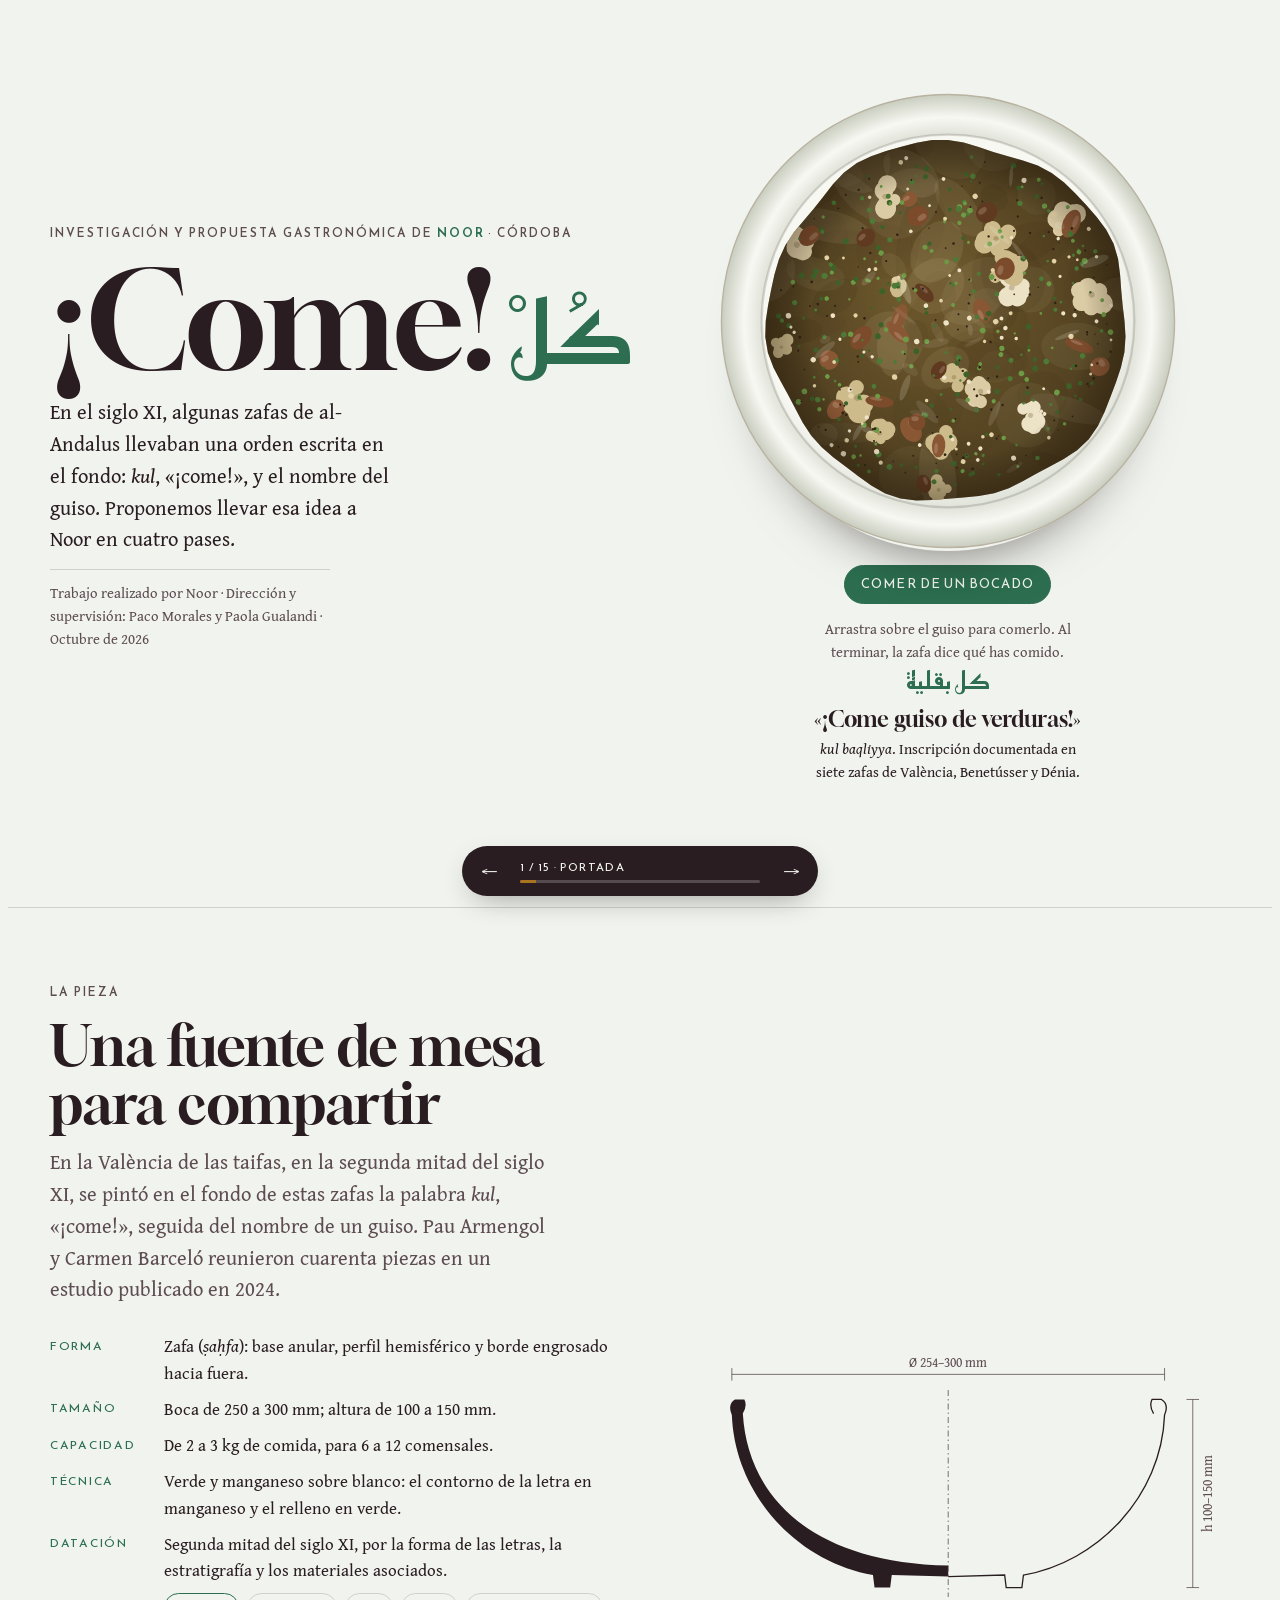
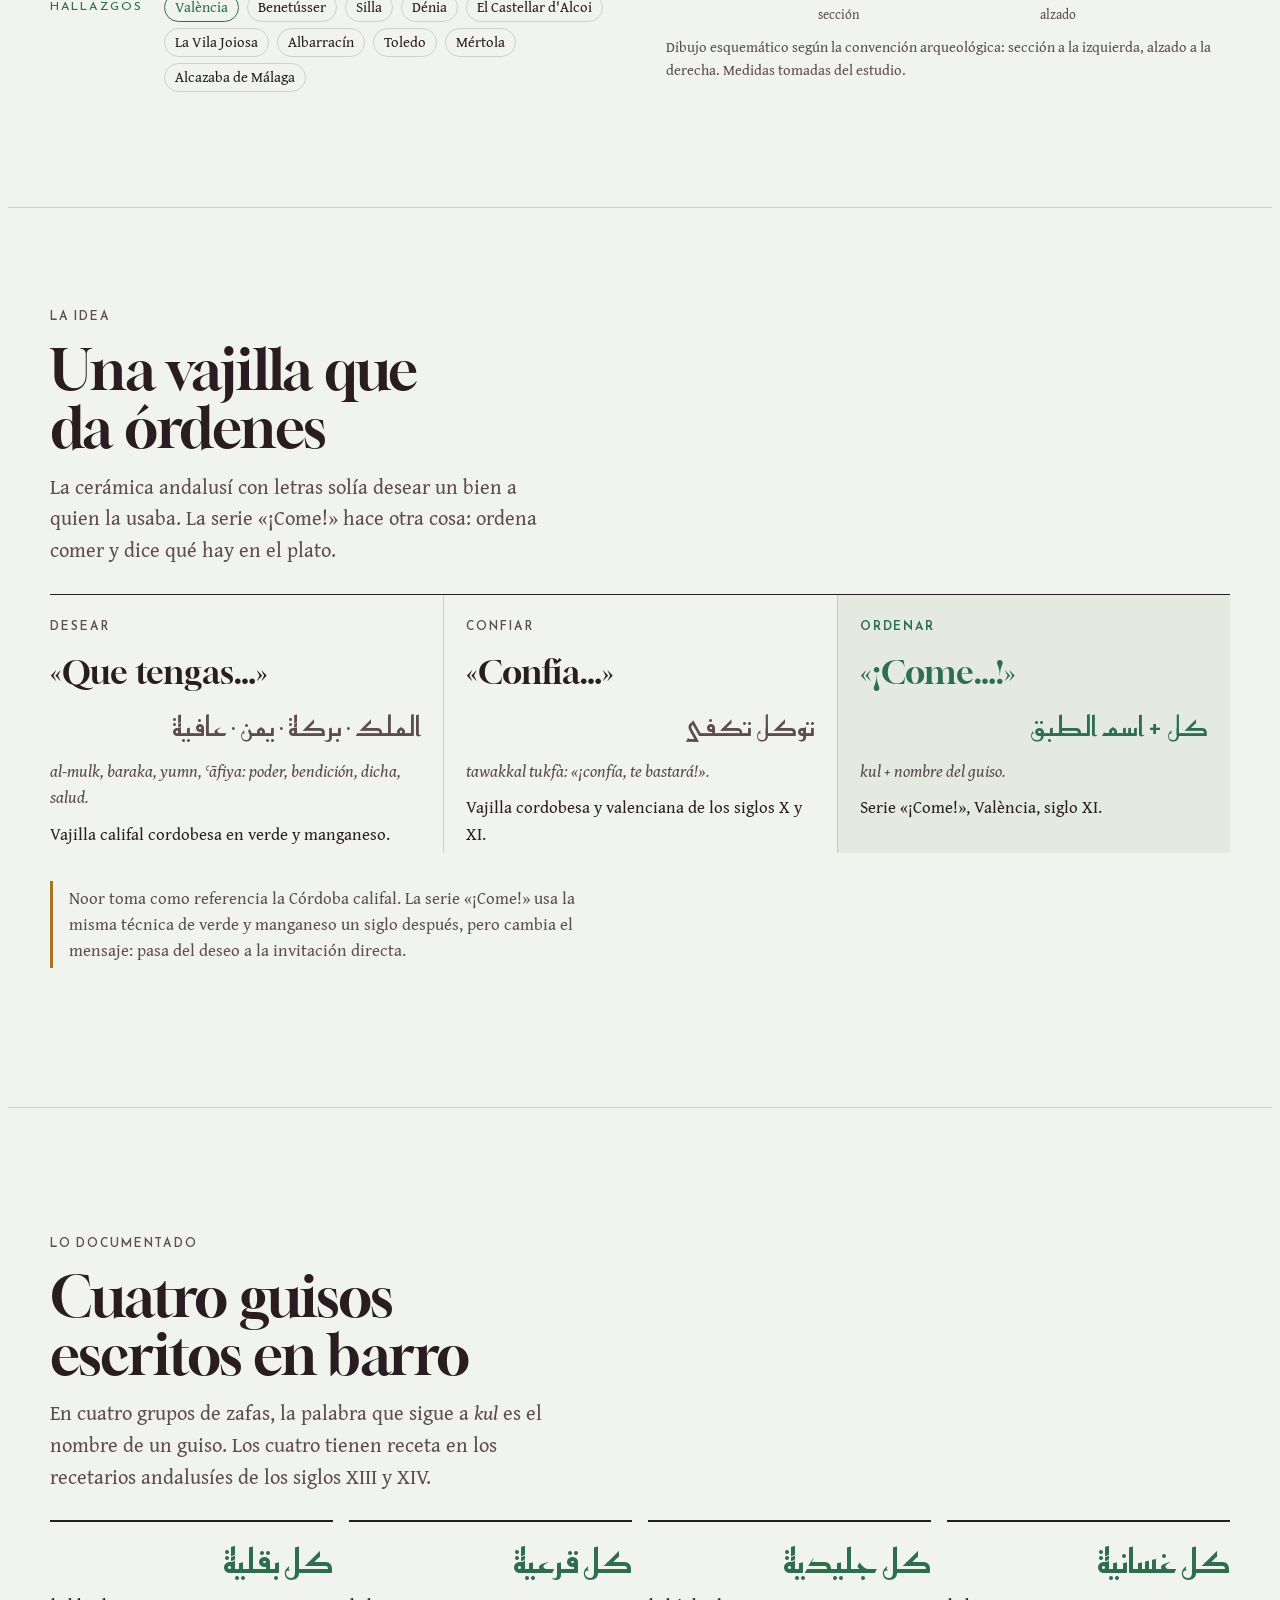
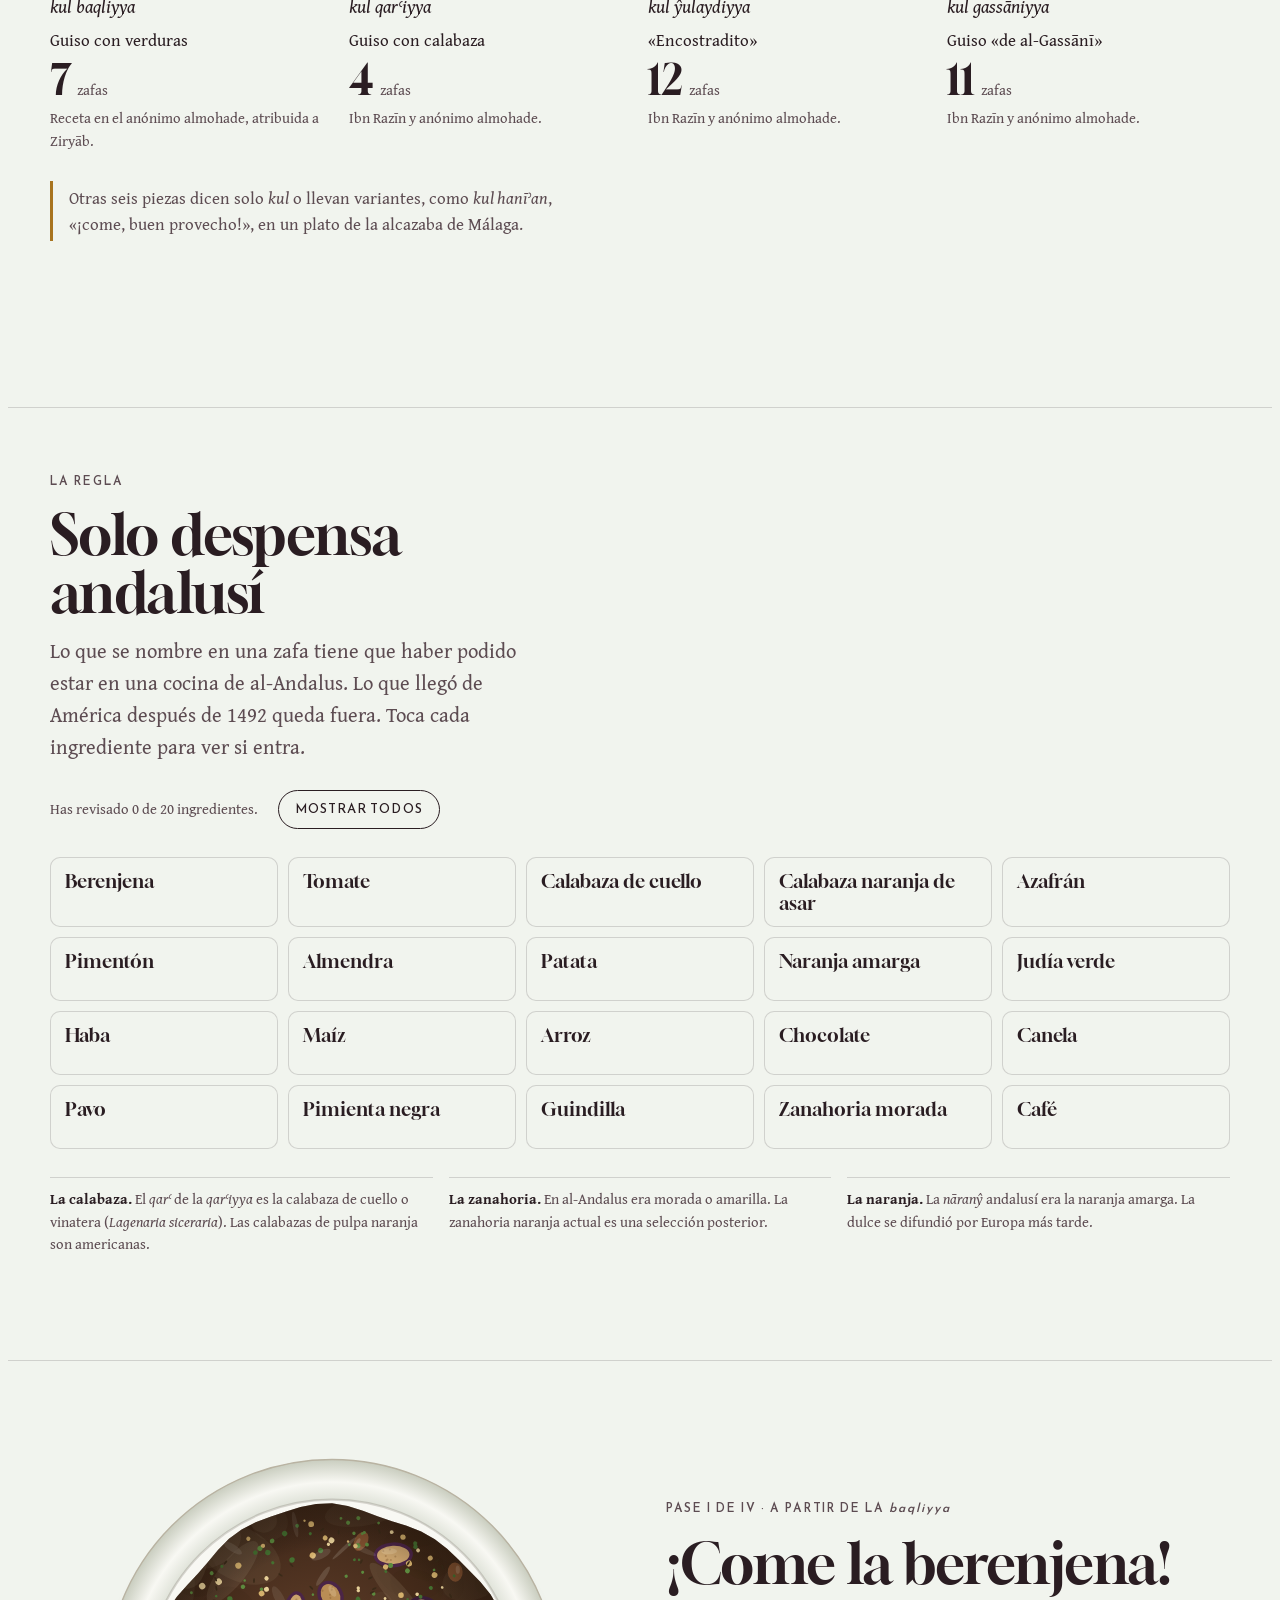
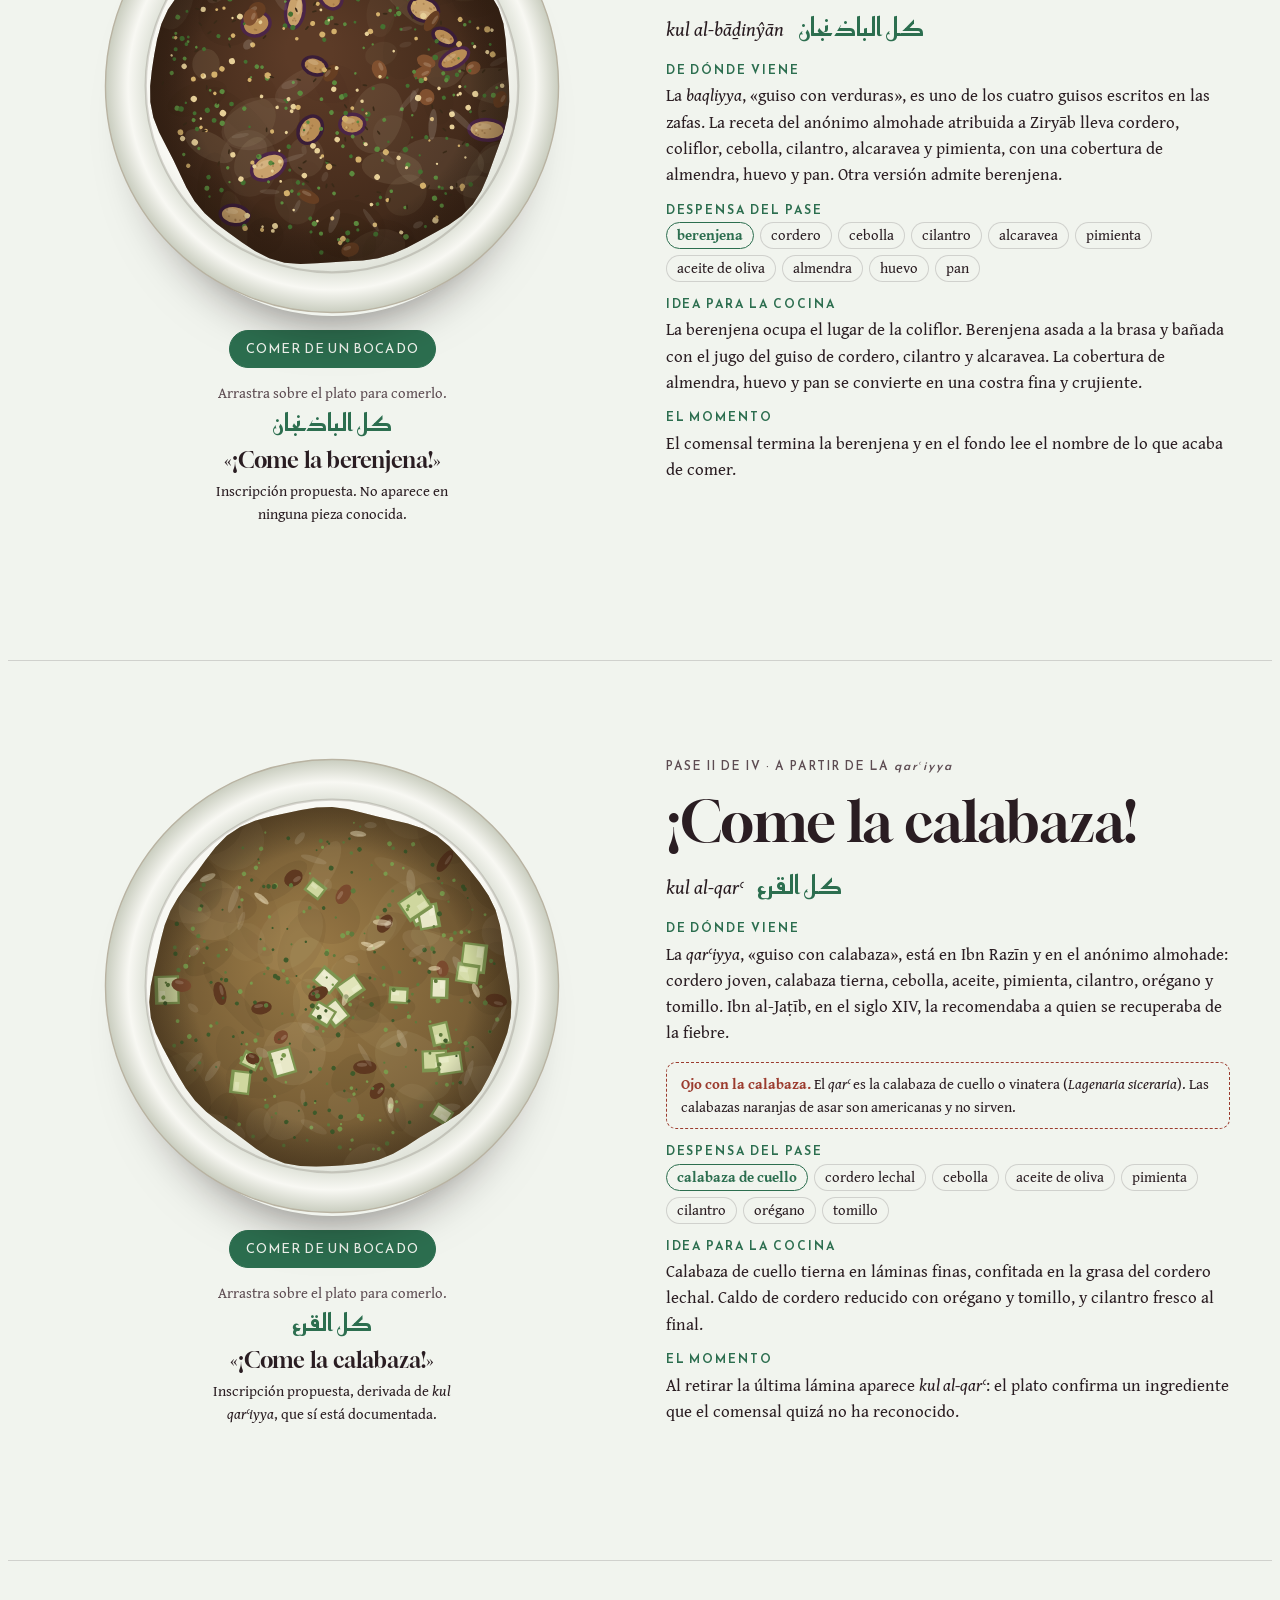
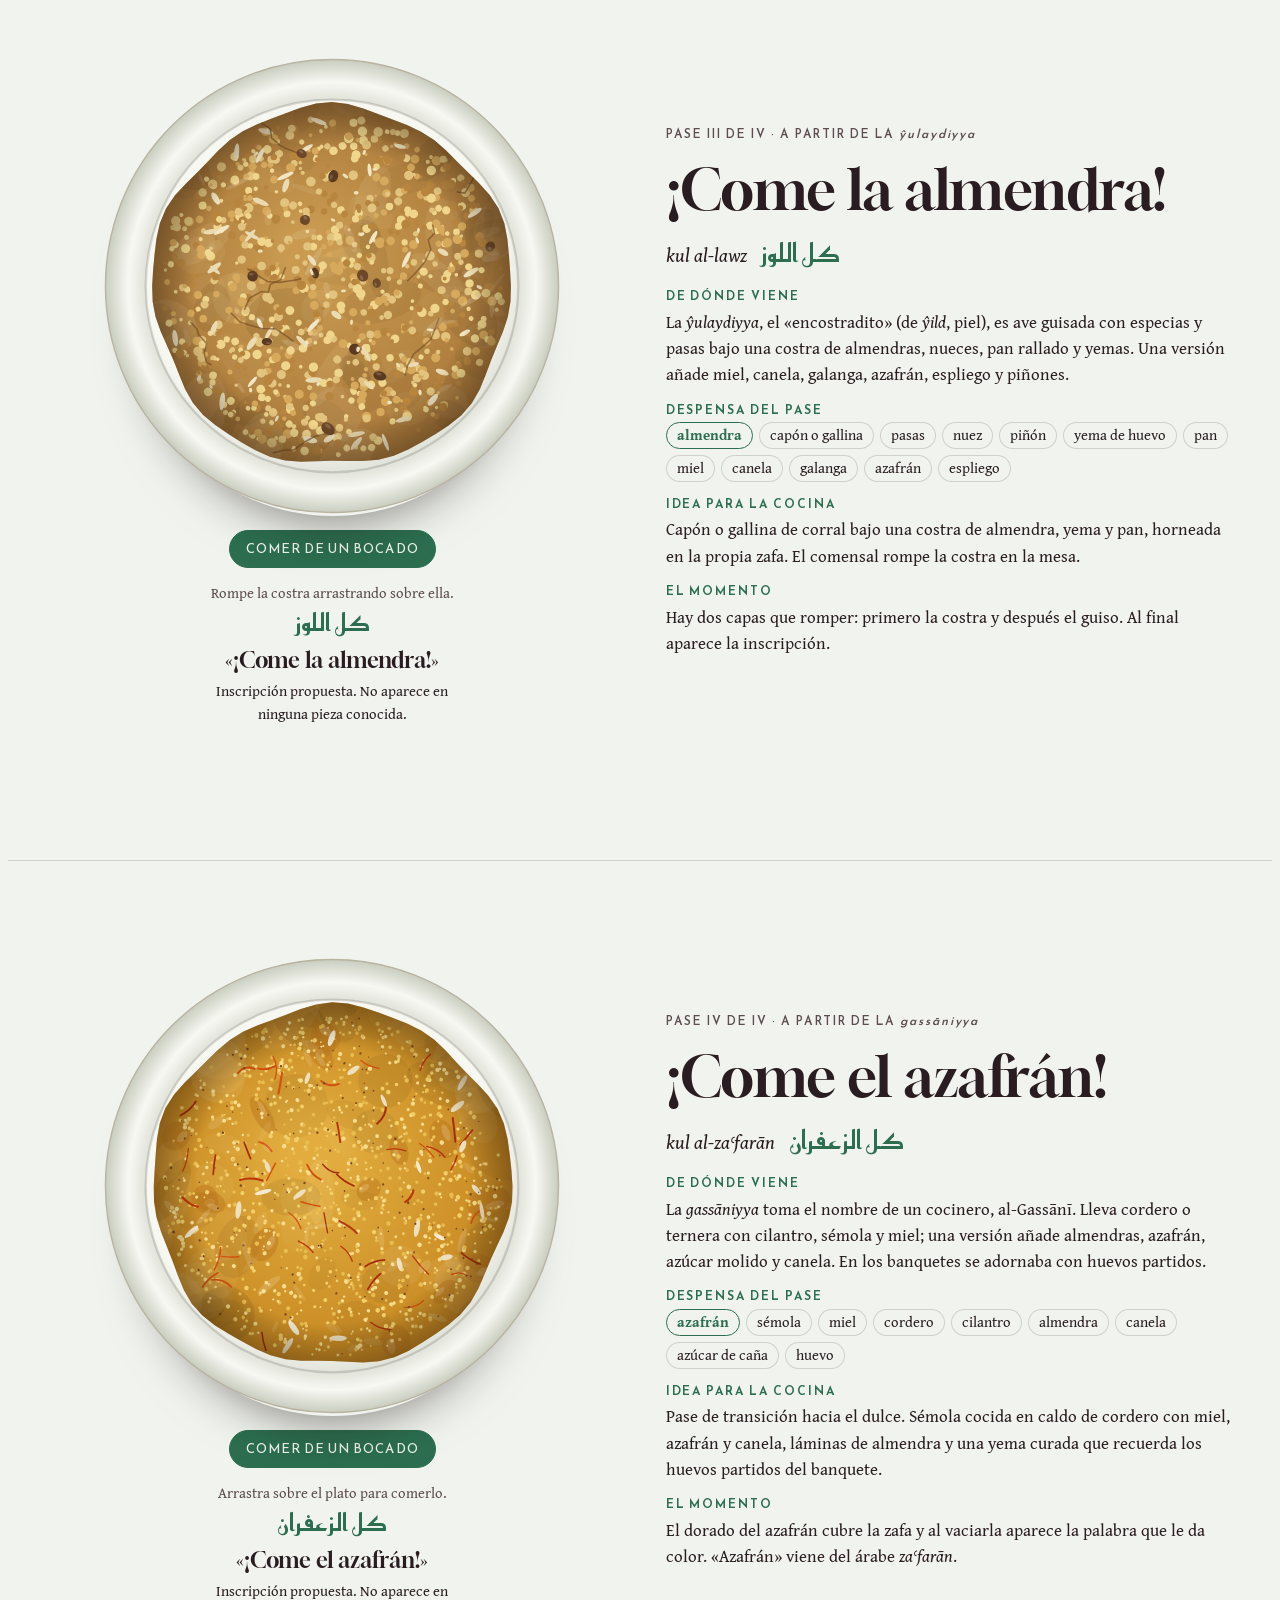
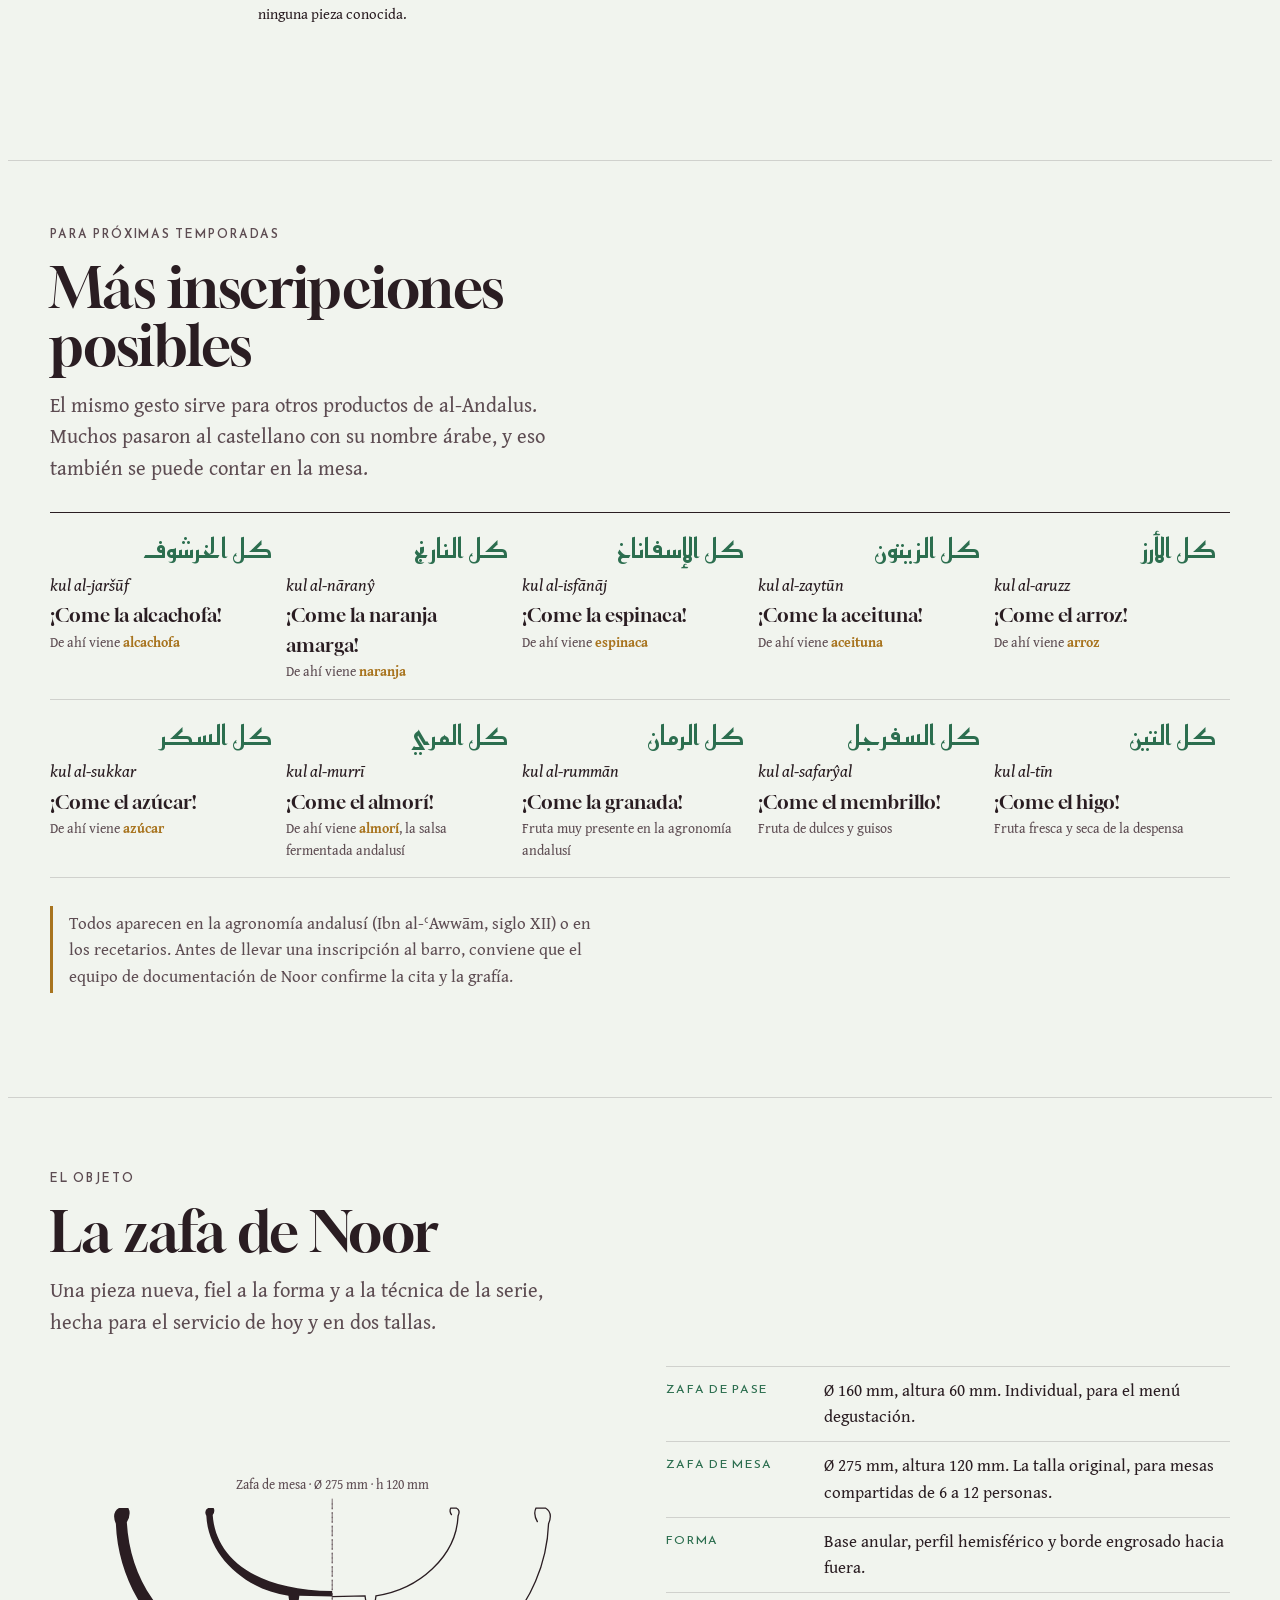
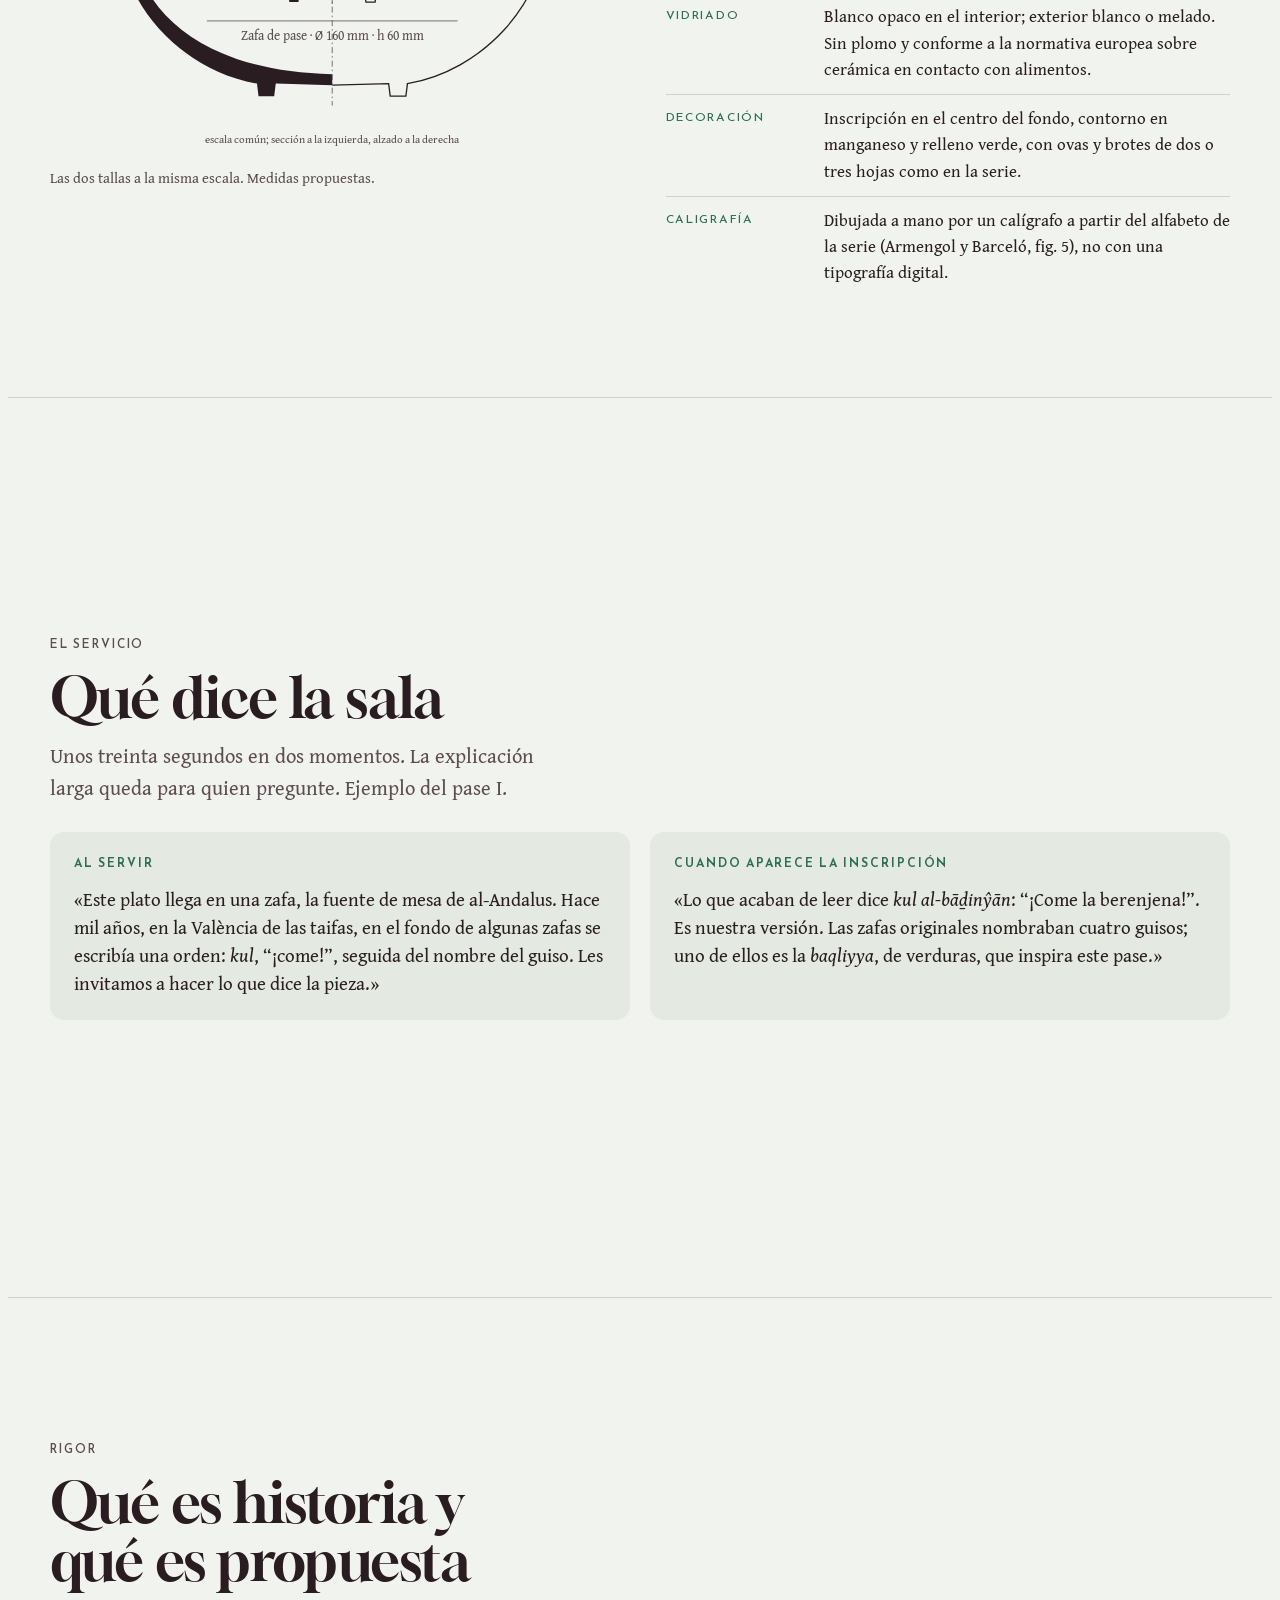
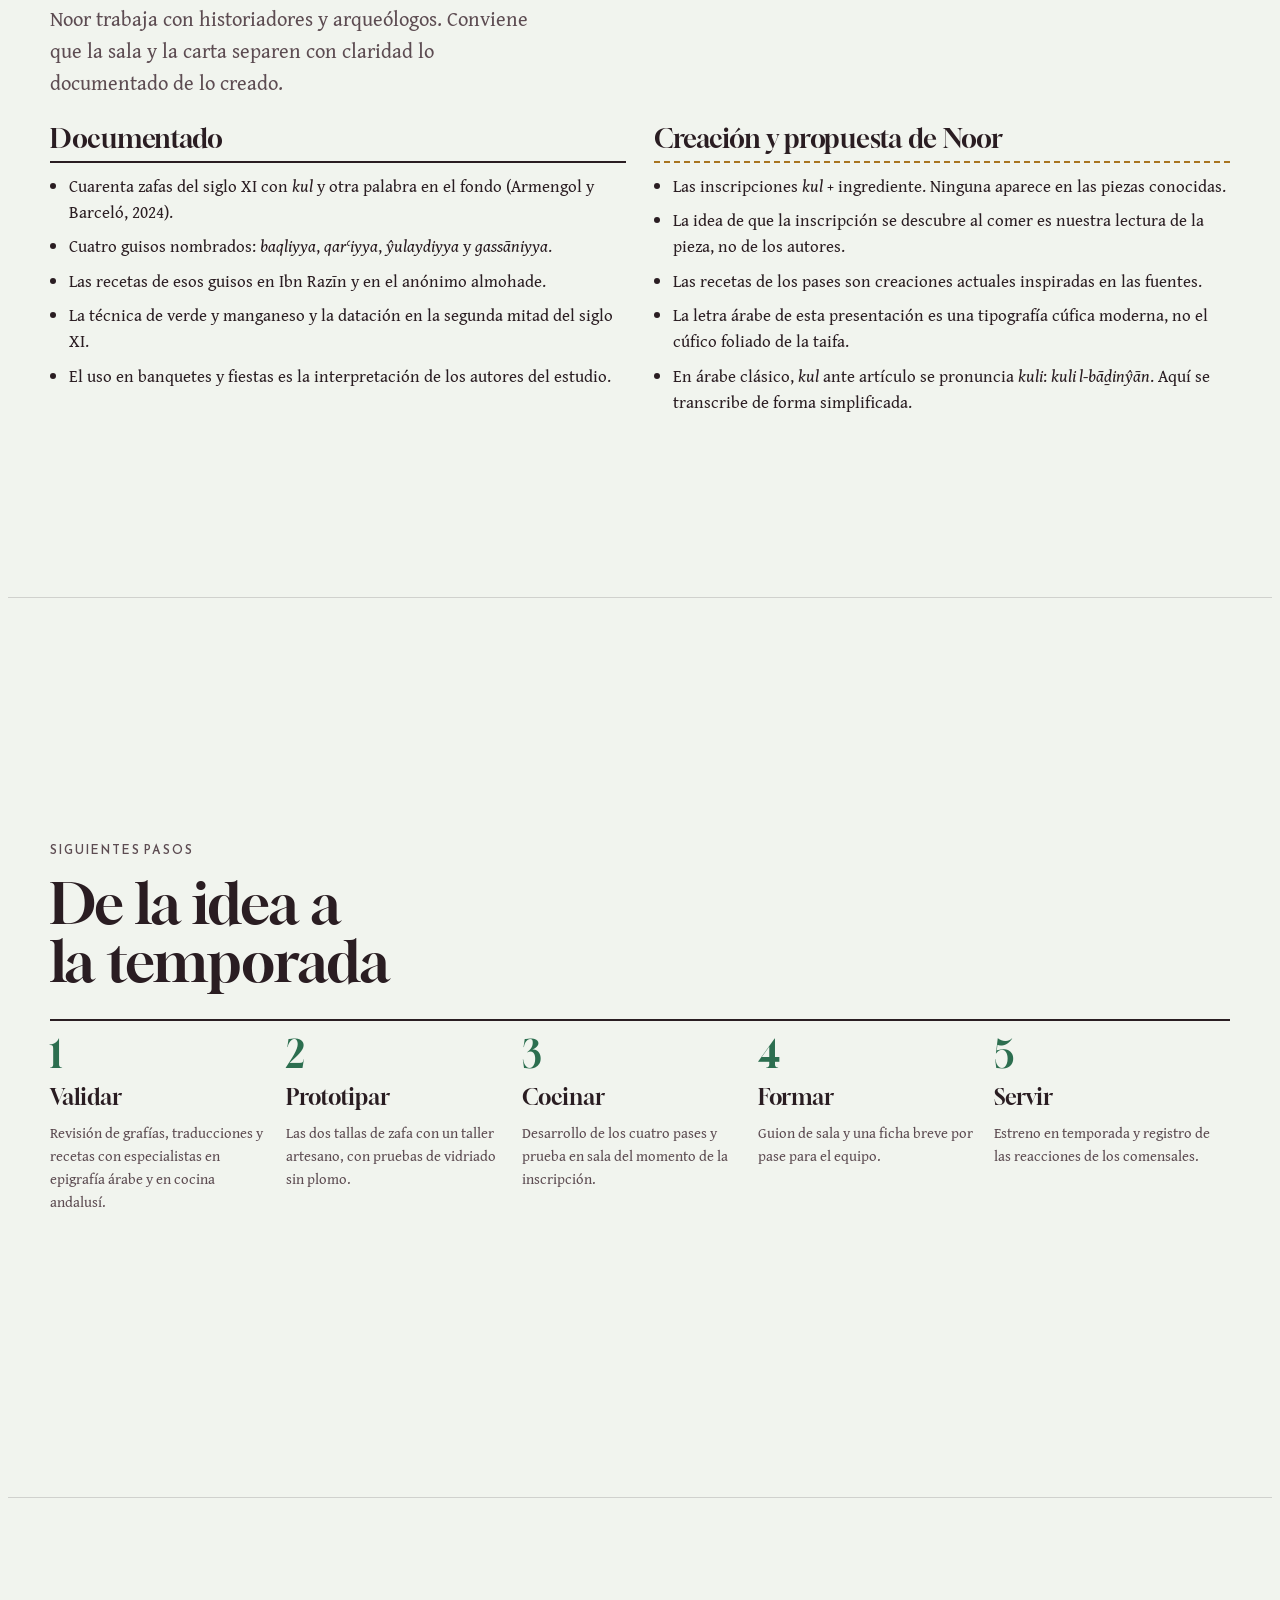
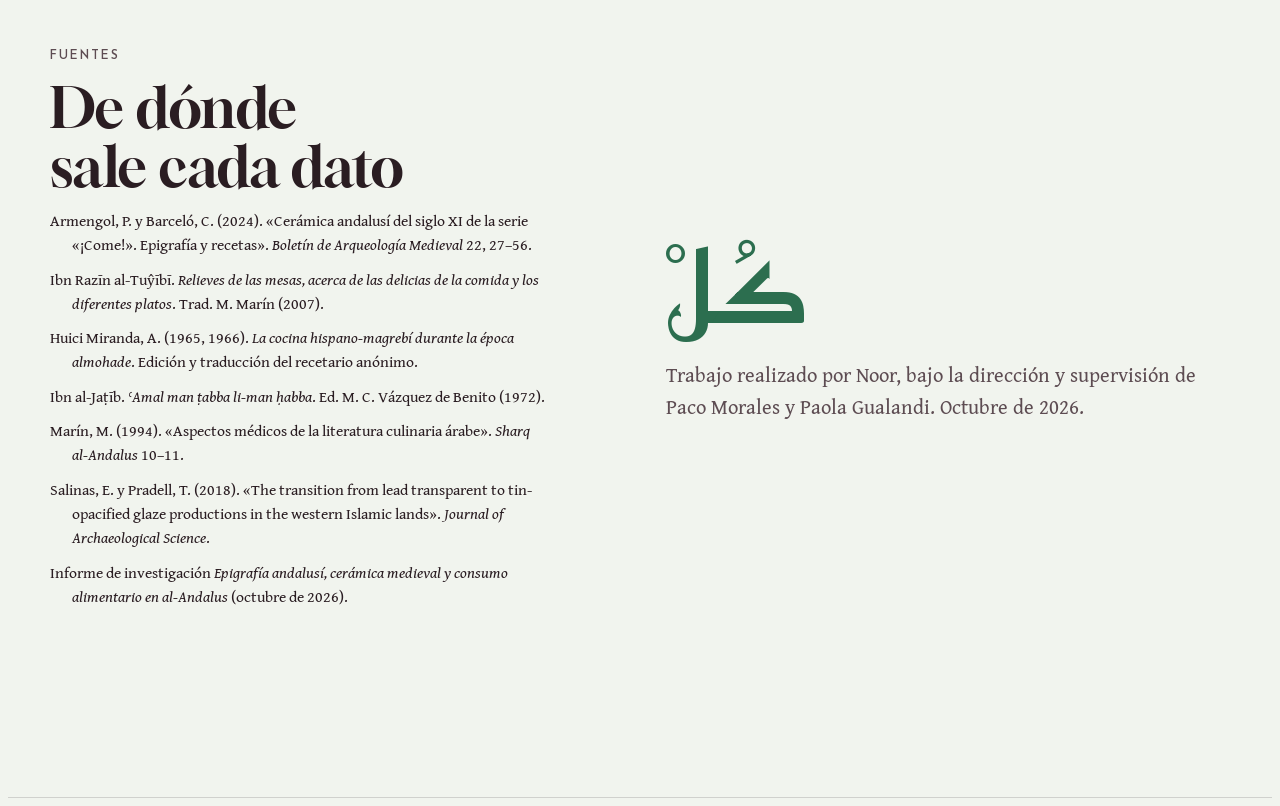
==== commit 77cf4c58: "Actualizar autoria y creditos: realizado por Noor bajo la direccion y supervision de Paco Morales y " ====
--- a/index.html
+++ b/index.html
@@ -3,7 +3,7 @@
 <head>
   <meta charset="utf-8">
   <meta name="viewport" content="width=device-width, initial-scale=1.0, viewport-fit=cover">
-  <title>Kul para Noor</title>
+  <title>¡Come! (Kul) · Noor (Paco Morales & Paola Gualandi)</title>
 <meta name="claude:viewport-fit-sides" content="cover">
 <link rel="preconnect" href="https://fonts.googleapis.com">
 <link rel="preconnect" href="https://fonts.gstatic.com" crossorigin>
@@ -272,10 +272,10 @@
 <section class="slide cover" data-title="Portada" id="portada">
   <div class="wrap two">
     <div class="head">
-      <p class="label">Propuesta gastronómica para <b>Noor</b> · Córdoba</p>
+      <p class="label">Investigación y propuesta gastronómica de <b>Noor</b> · Córdoba</p>
       <h1>¡Come!<span class="ar" lang="ar" dir="rtl">كُلْ</span></h1>
       <p class="thesis">En el siglo XI, algunas zafas de al-Andalus llevaban una orden escrita en el fondo: <span class="tr">kul</span>, «¡come!», y el nombre del guiso. Proponemos llevar esa idea a Noor en cuatro pases.</p>
-      <p class="byline">Propuesta de Leonardo Gallardo Apolo · Octubre de 2026</p>
+      <p class="byline">Trabajo realizado por Noor · Dirección y supervisión: Paco Morales y Paola Gualandi · Octubre de 2026</p>
     </div>
     <figure class="zafa" data-stew="baqliyya" data-text="كل بقلية" data-seed="11">
       <div class="zafa-stage"></div>
@@ -574,7 +574,7 @@
         </ul>
       </section>
       <section class="prop">
-        <h3>Propuesta para Noor</h3>
+        <h3>Creación y propuesta de Noor</h3>
         <ul>
           <li>Las inscripciones <i>kul</i> + ingrediente. Ninguna aparece en las piezas conocidas.</li>
           <li>La idea de que la inscripción se descubre al comer es nuestra lectura de la pieza, no de los autores.</li>
@@ -622,7 +622,7 @@
     </div>
     <div style="display:grid; gap:12px; justify-items:start">
       <p class="closing" lang="ar" dir="rtl">كُلْ</p>
-      <p class="lead">Propuesta de Leonardo Gallardo Apolo para la gerencia de Noor. Octubre de 2026.</p>
+      <p class="lead">Trabajo realizado por Noor, bajo la dirección y supervisión de Paco Morales y Paola Gualandi. Octubre de 2026.</p>
     </div>
   </div>
 </section>
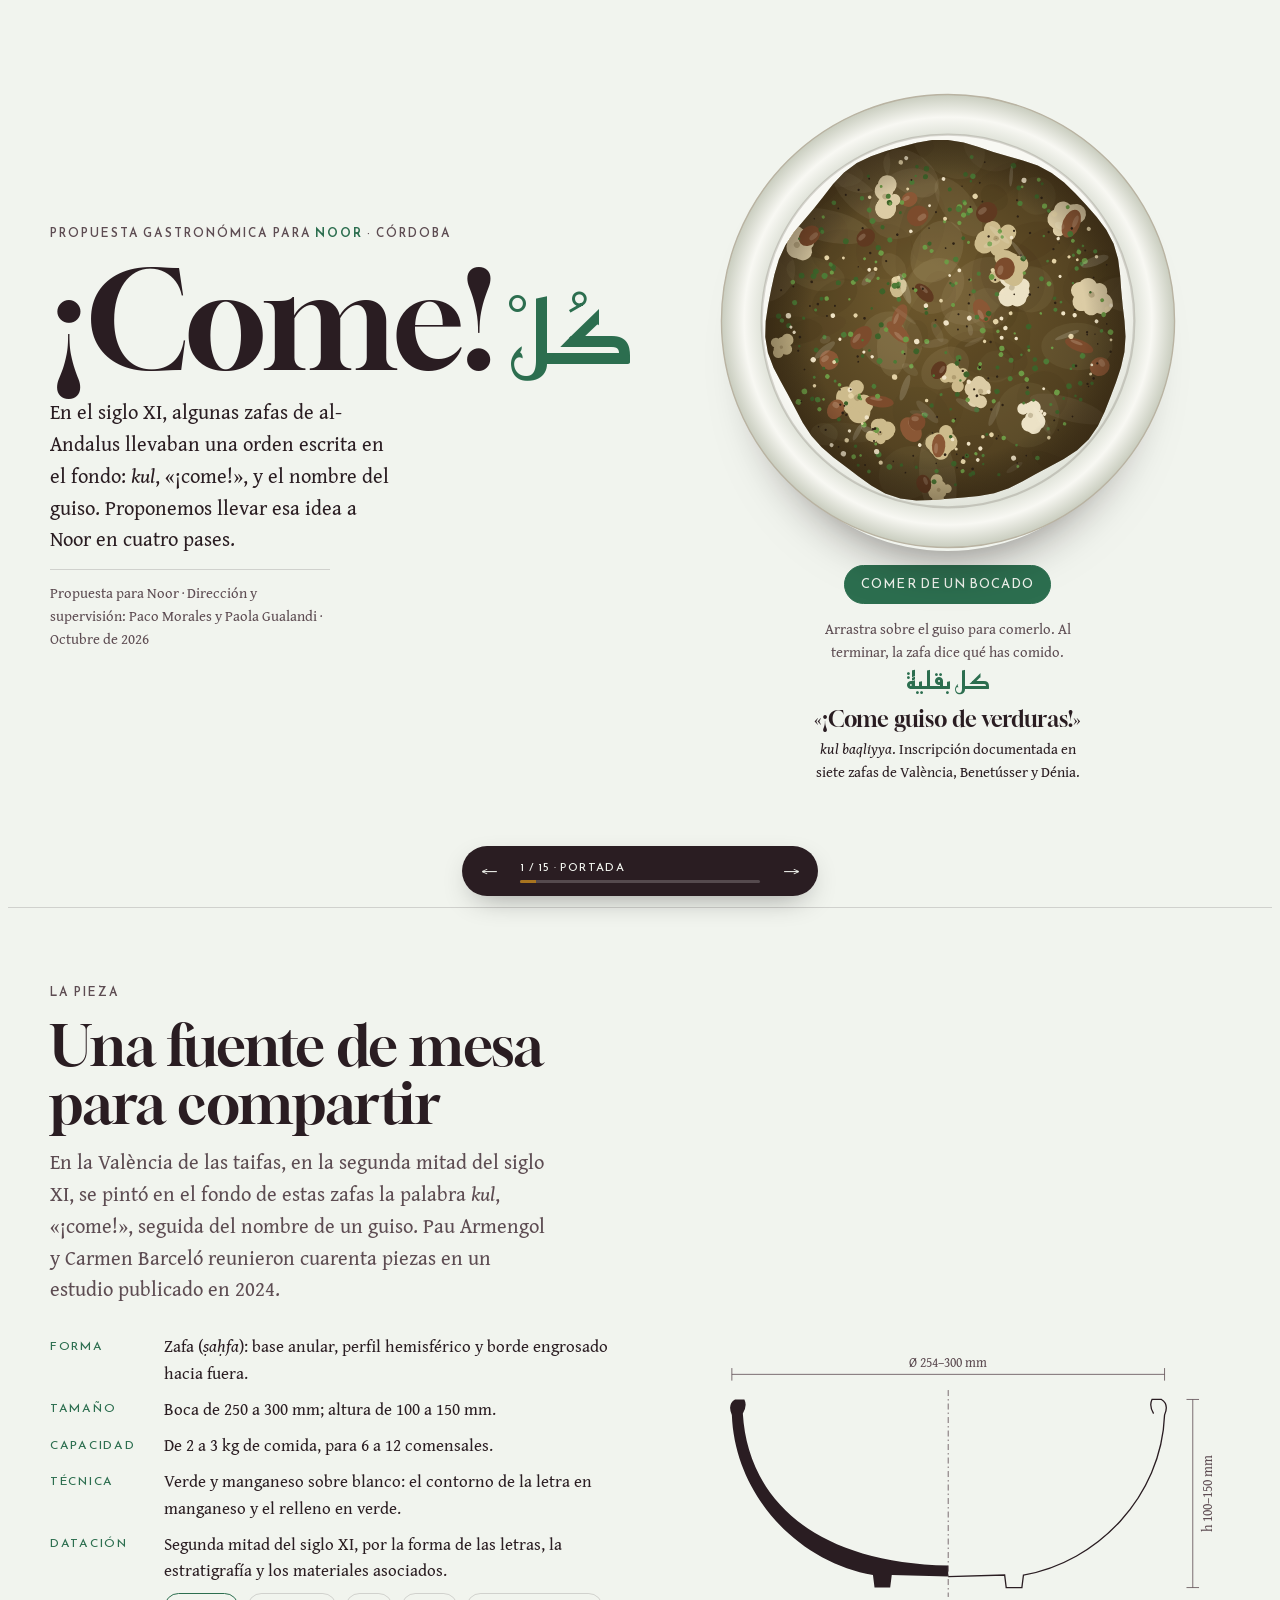
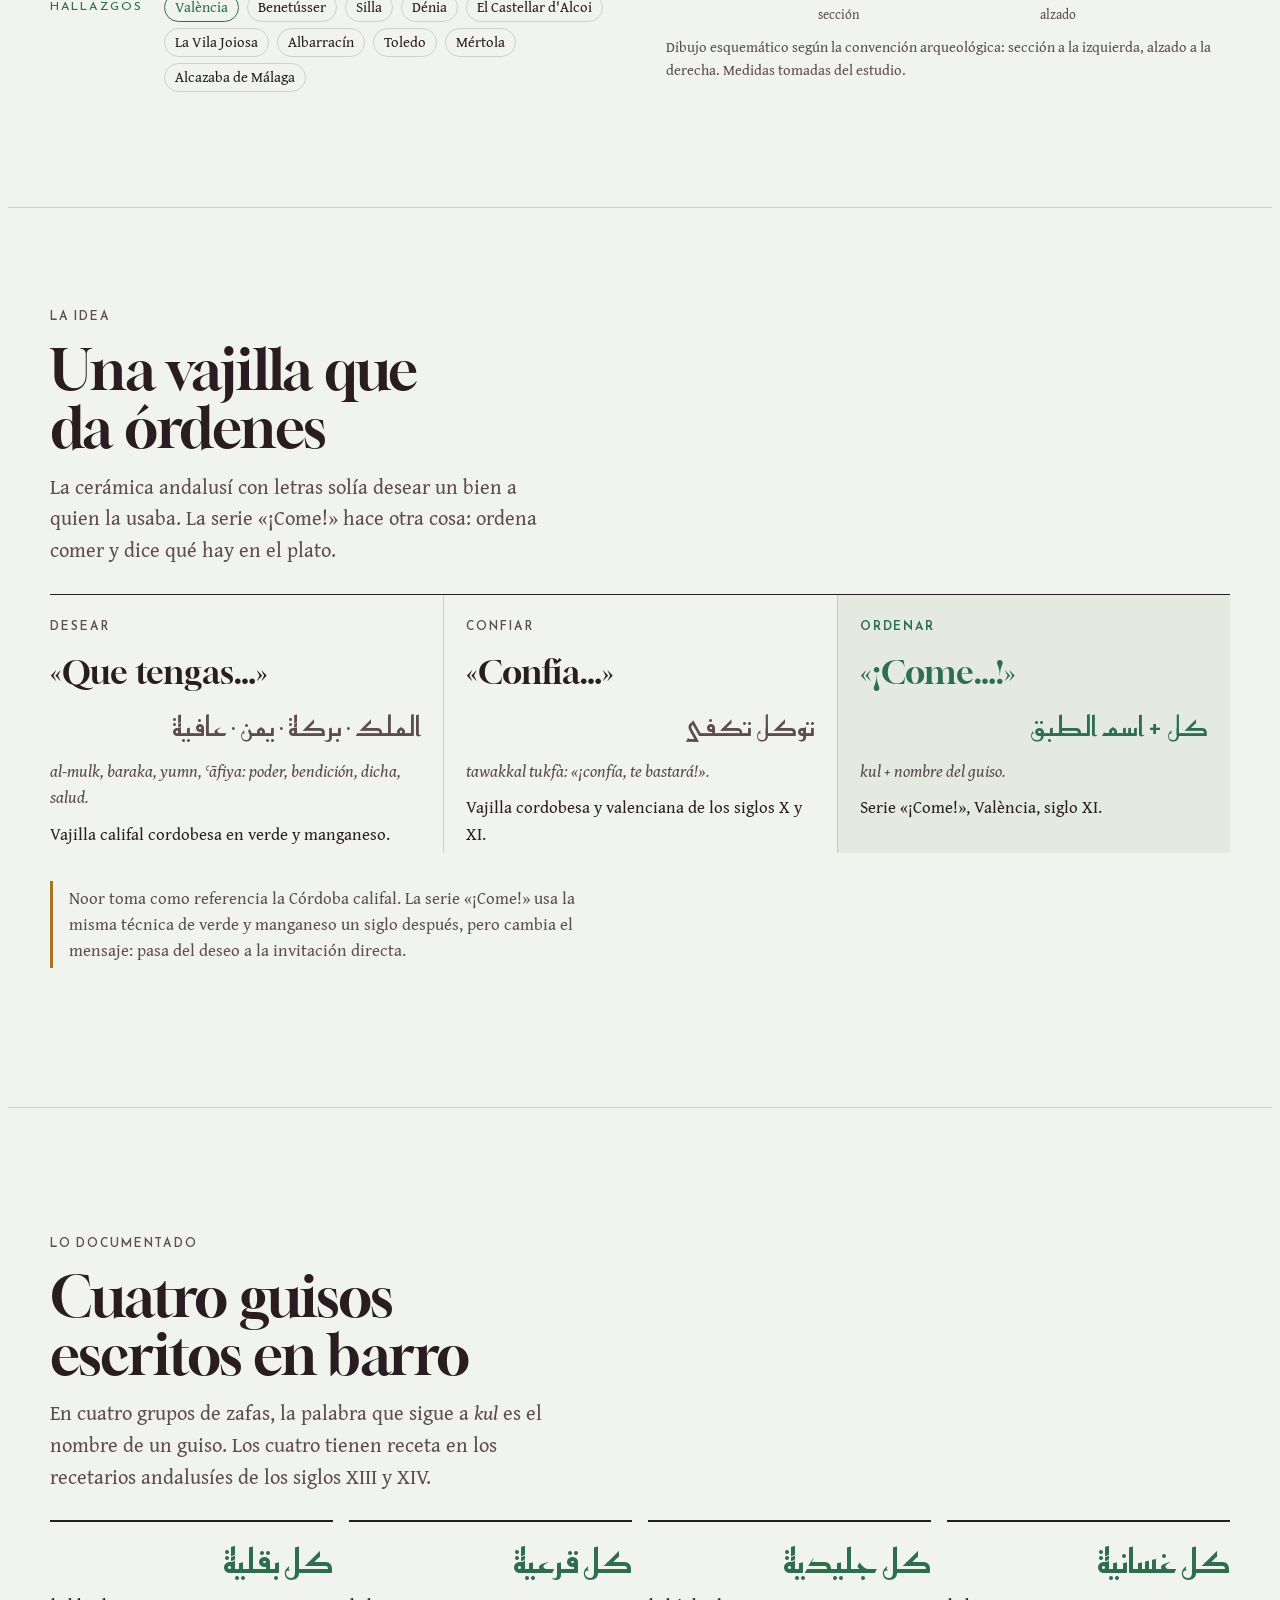
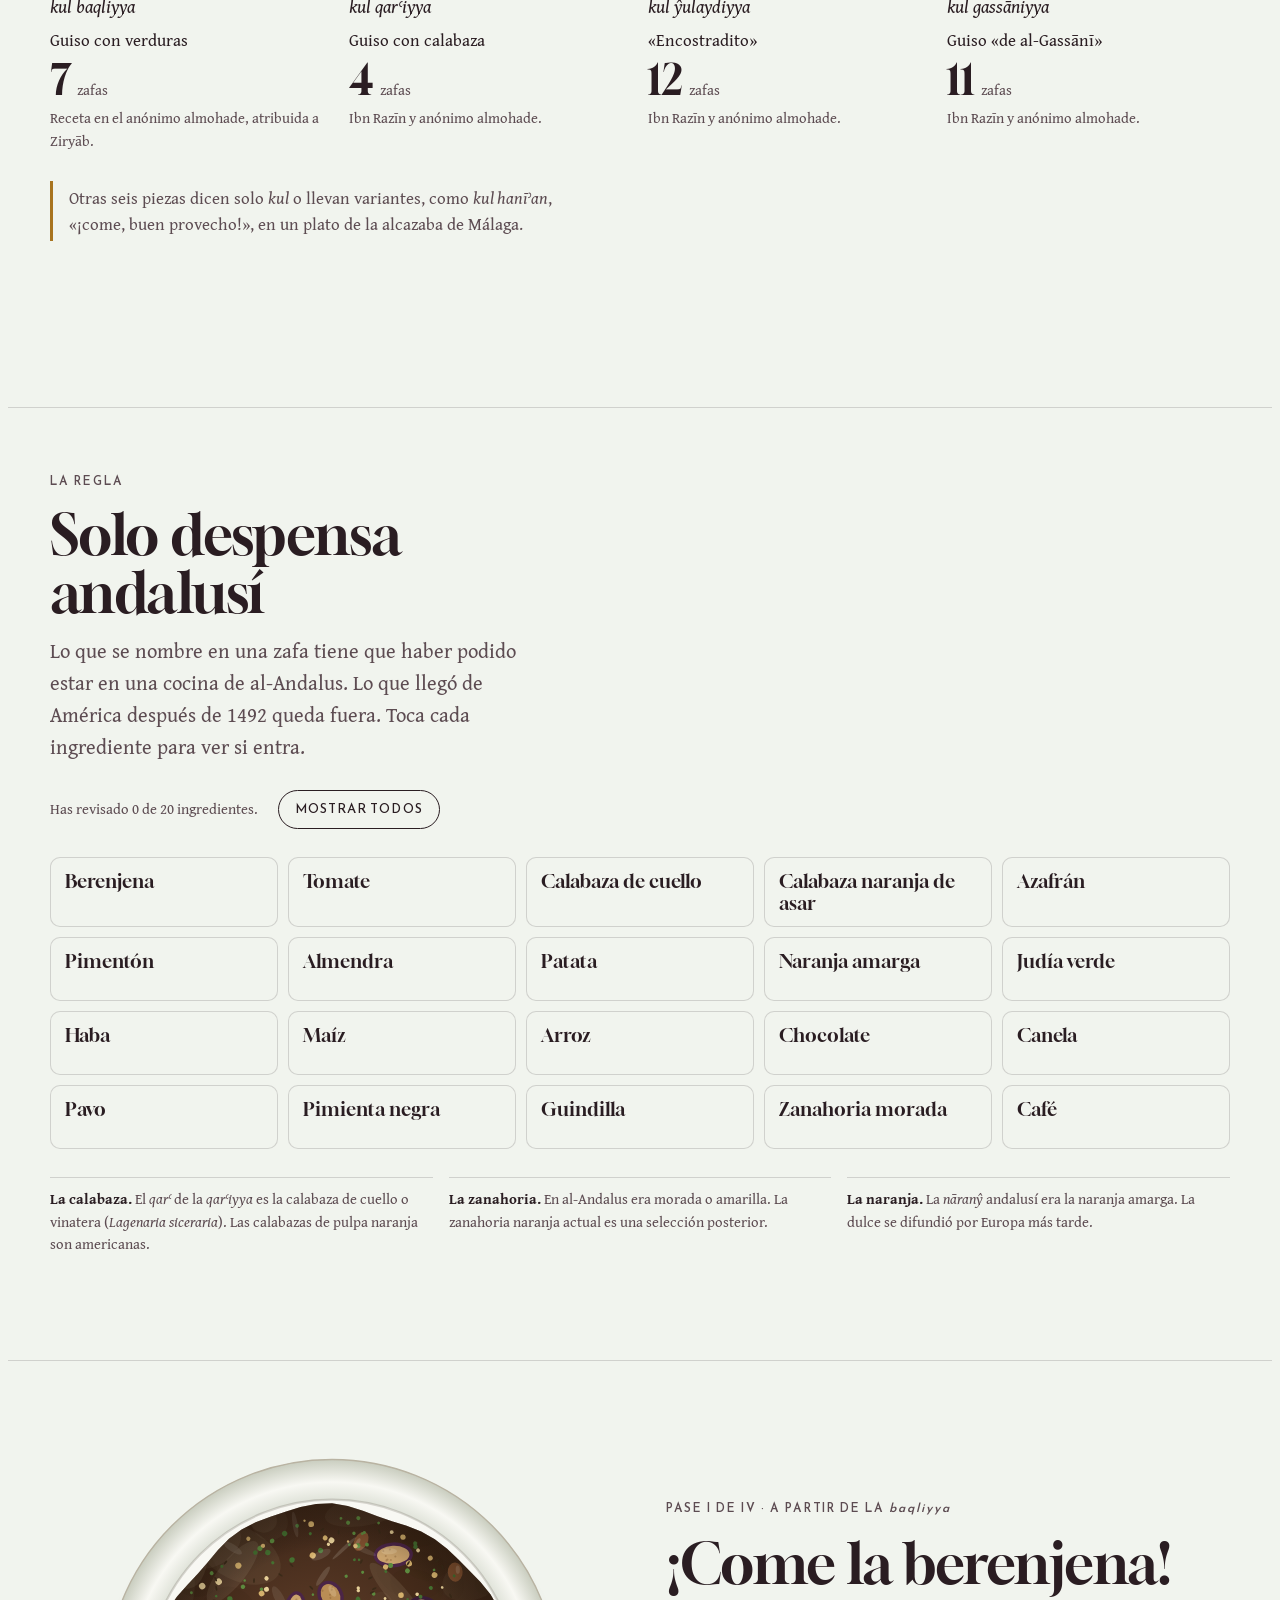
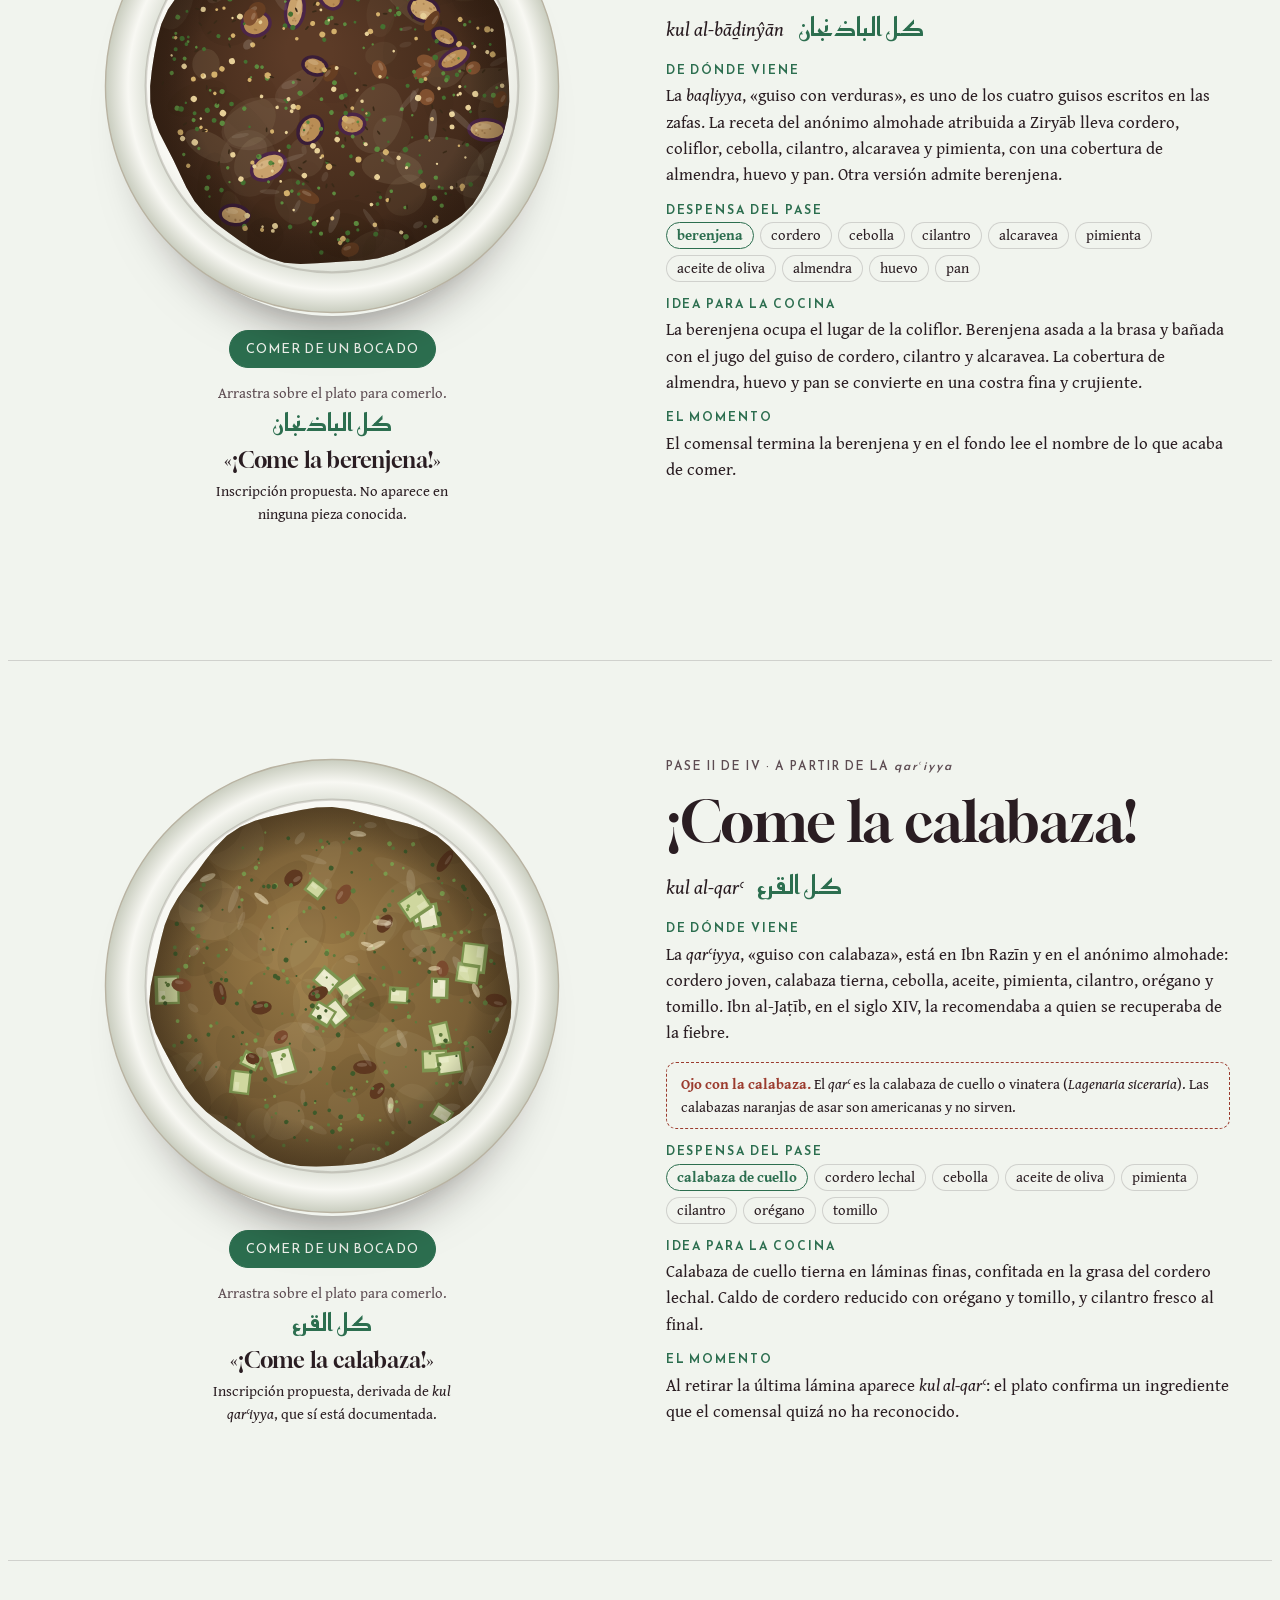
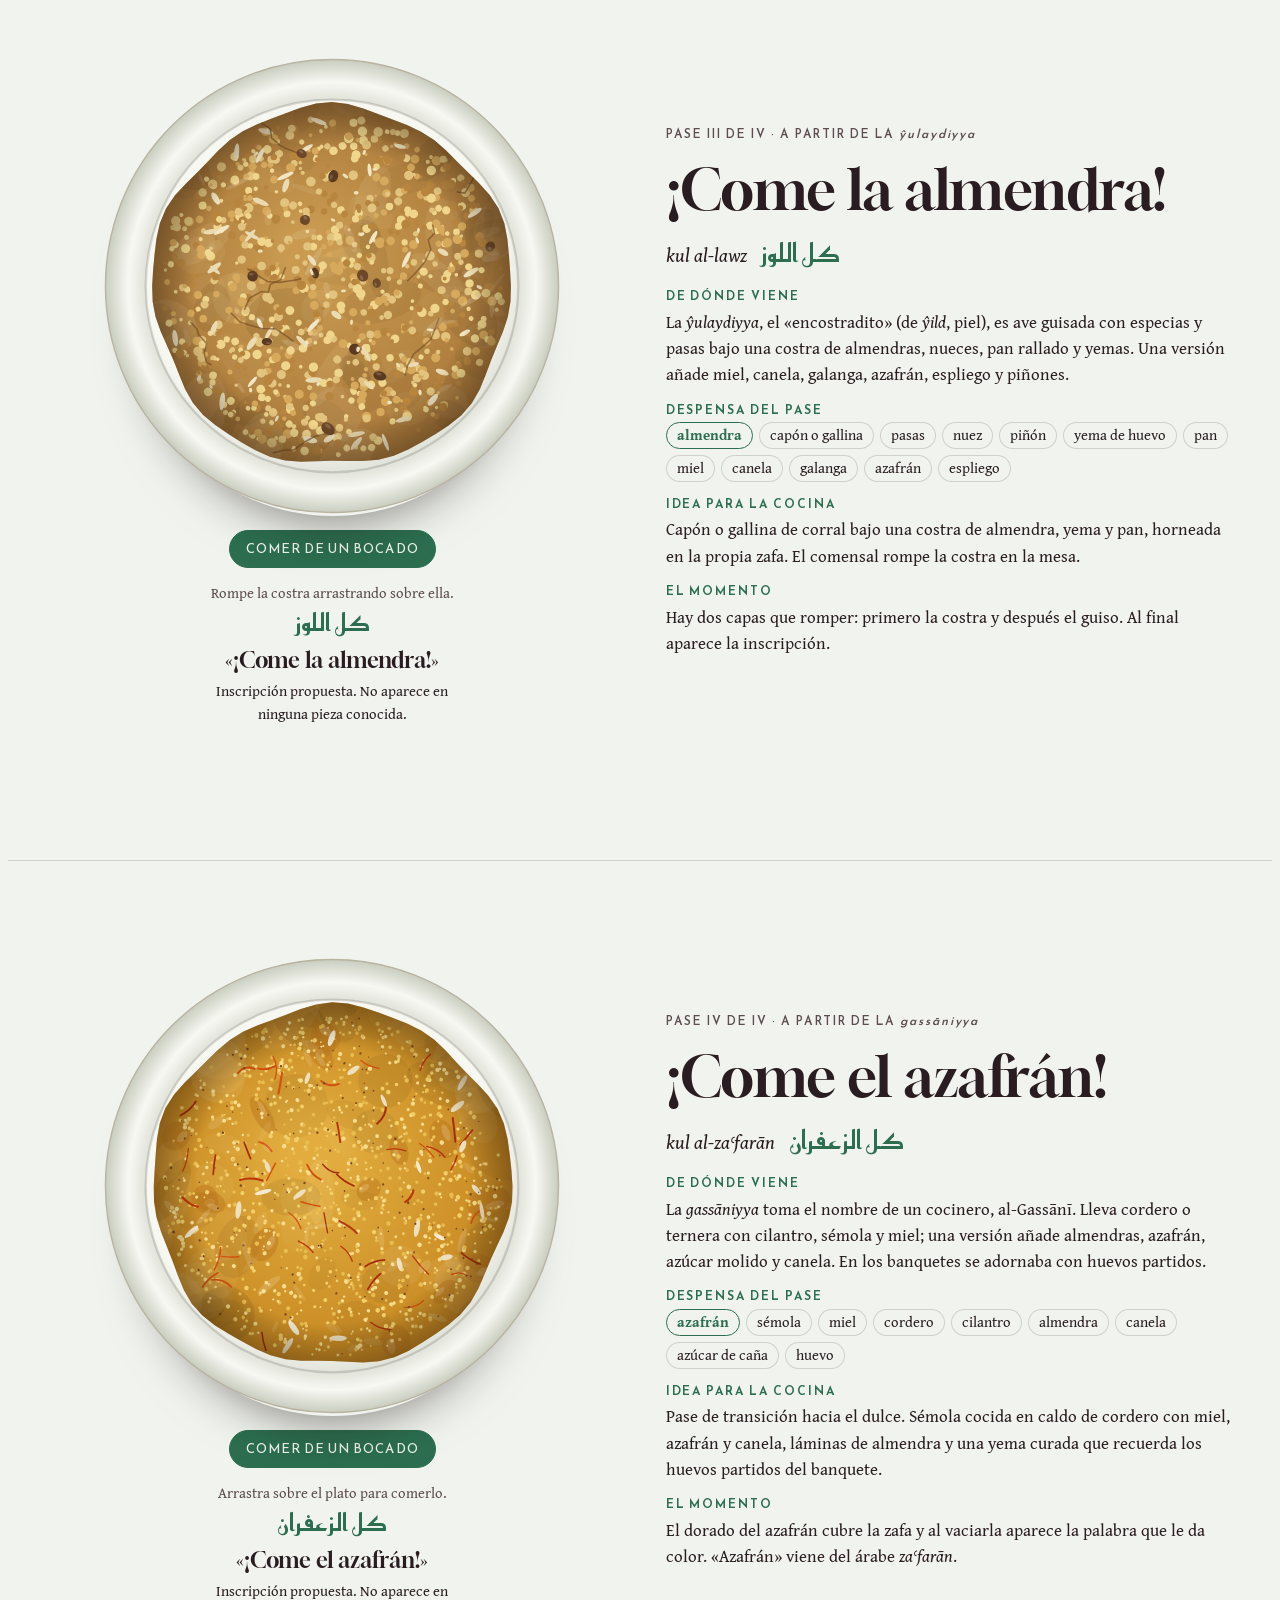
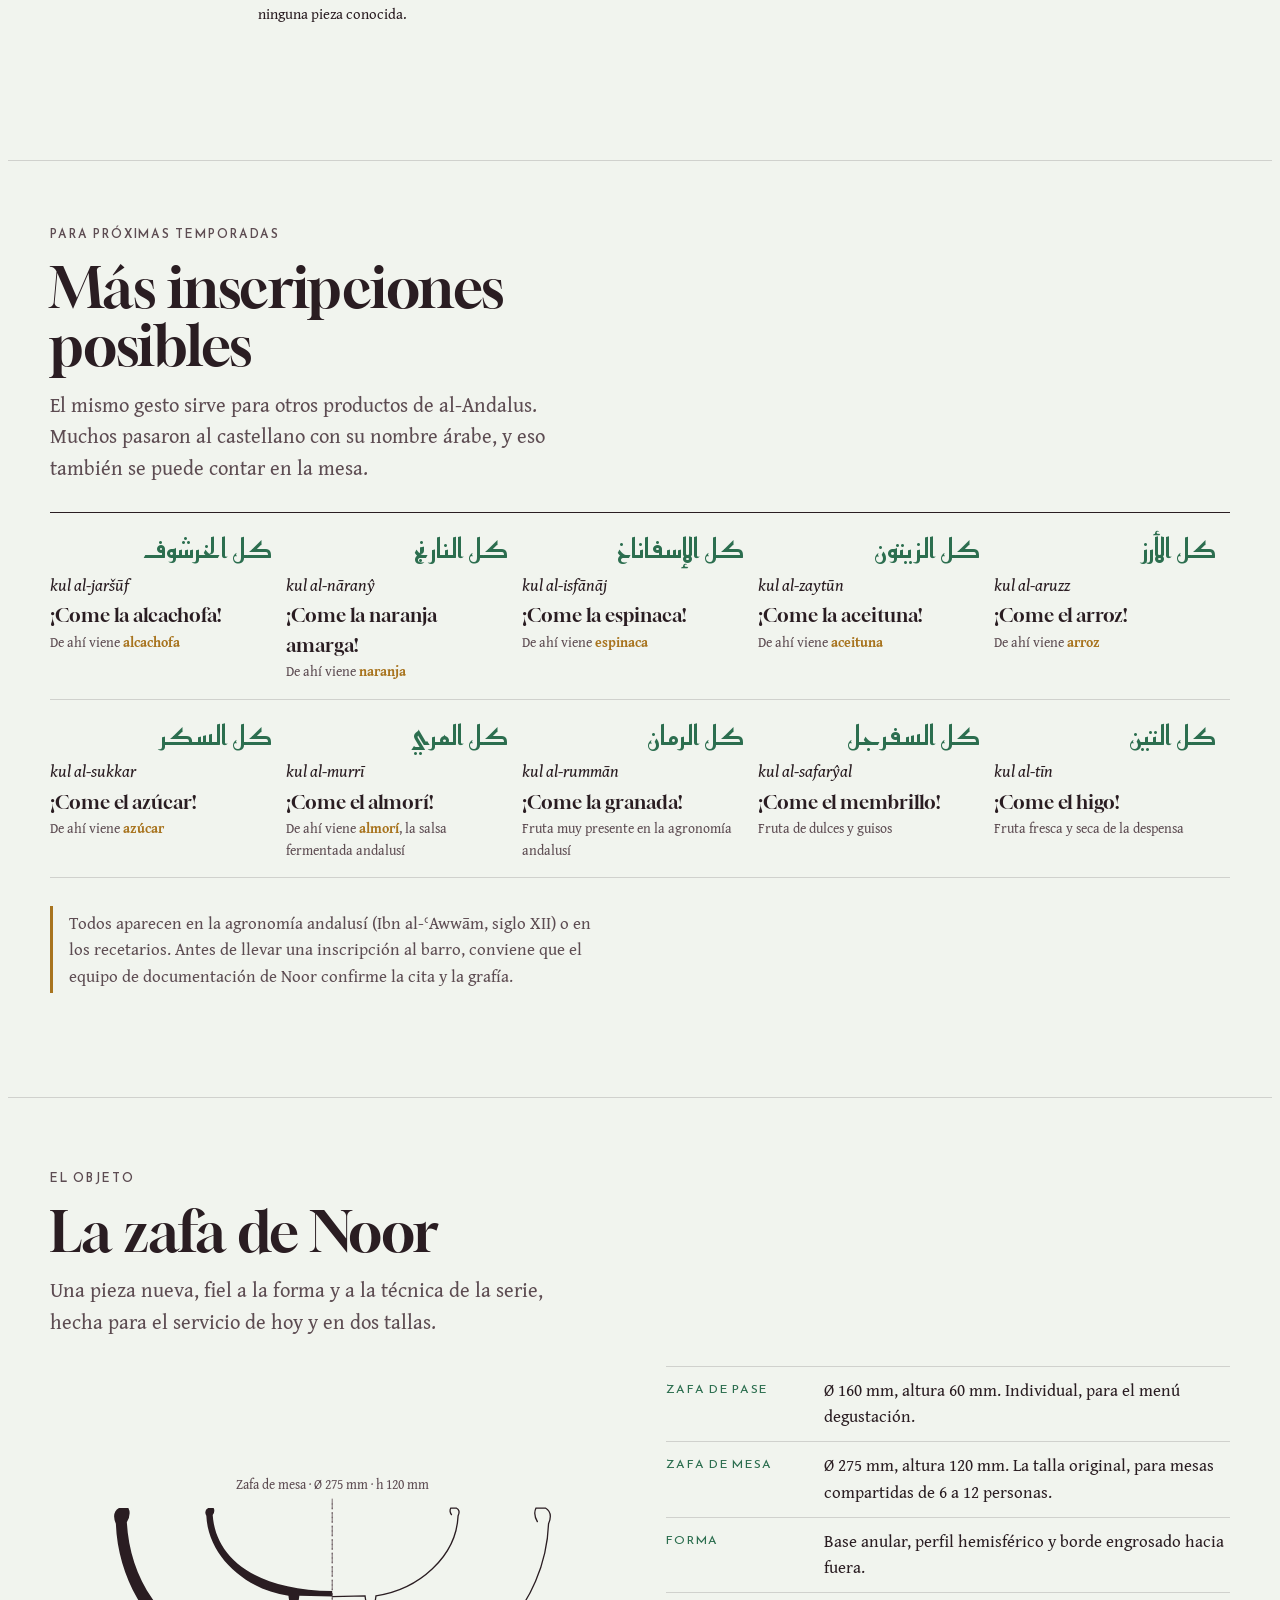
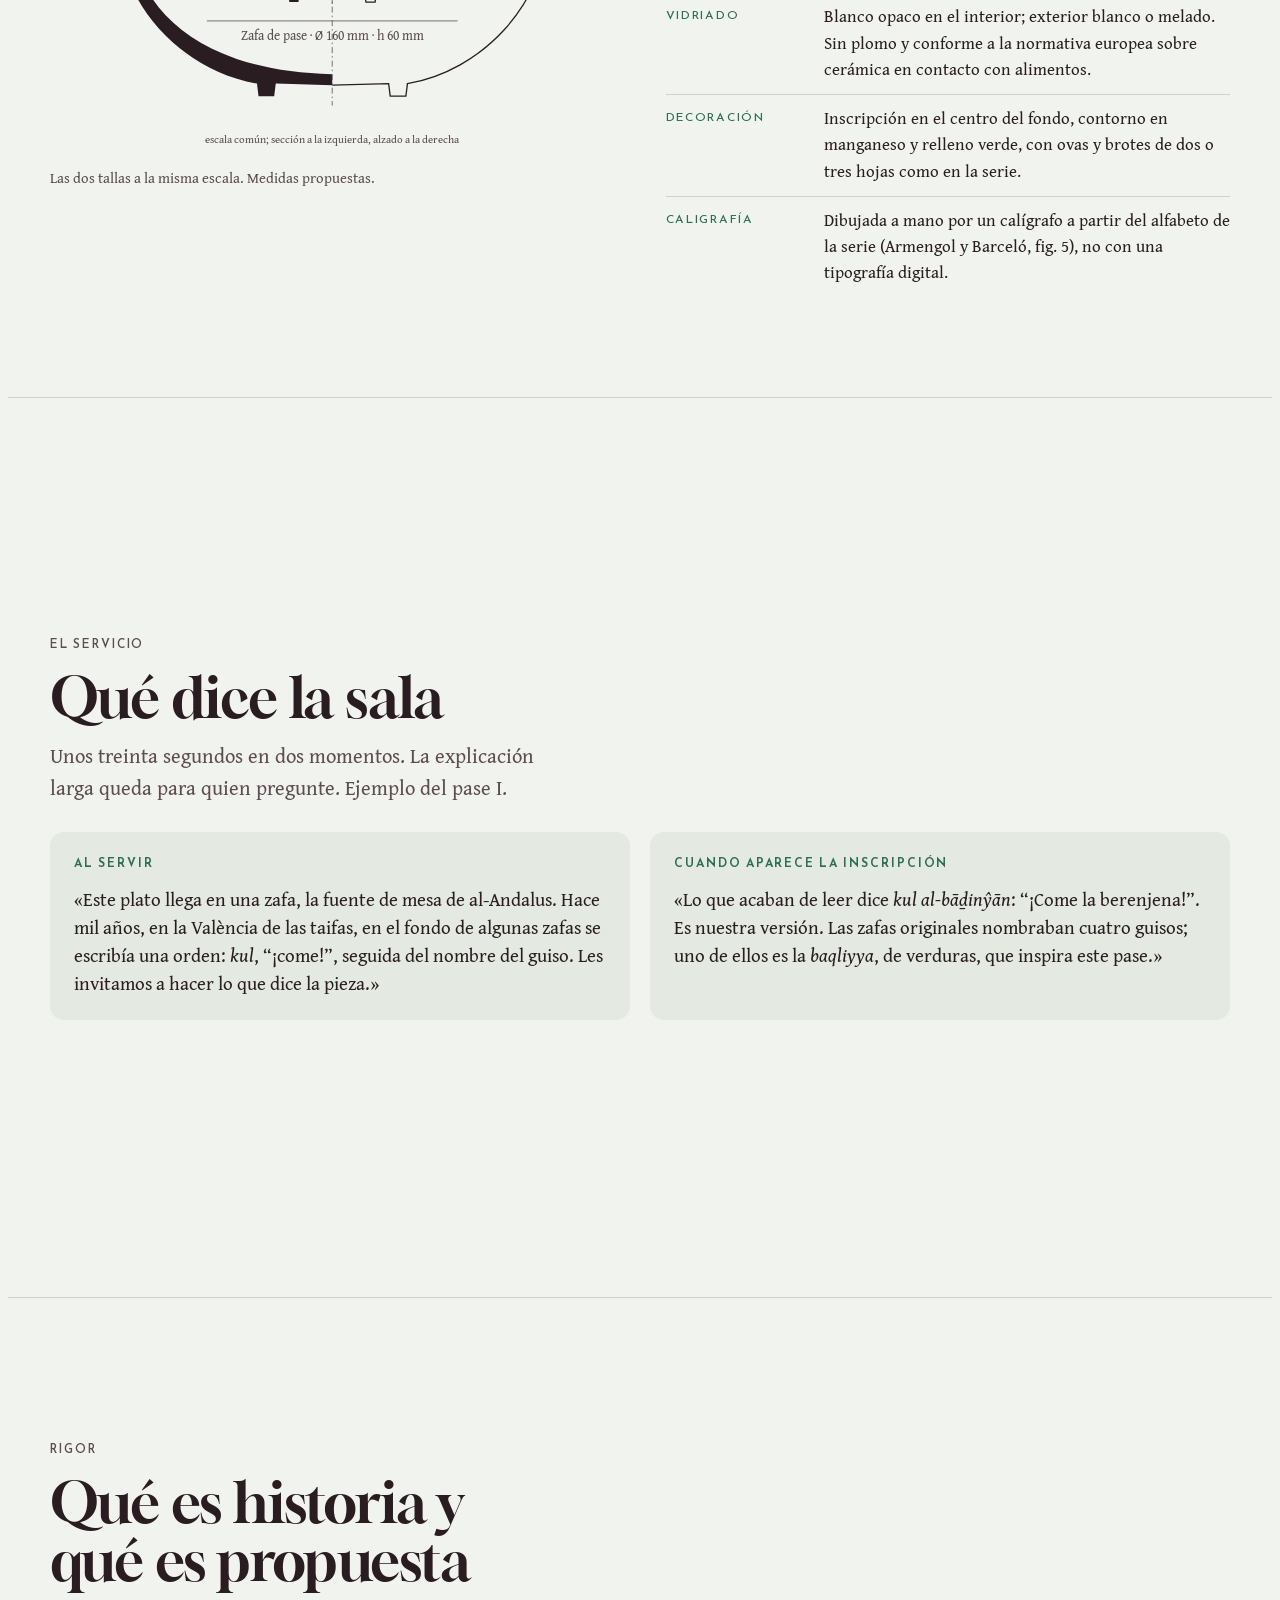
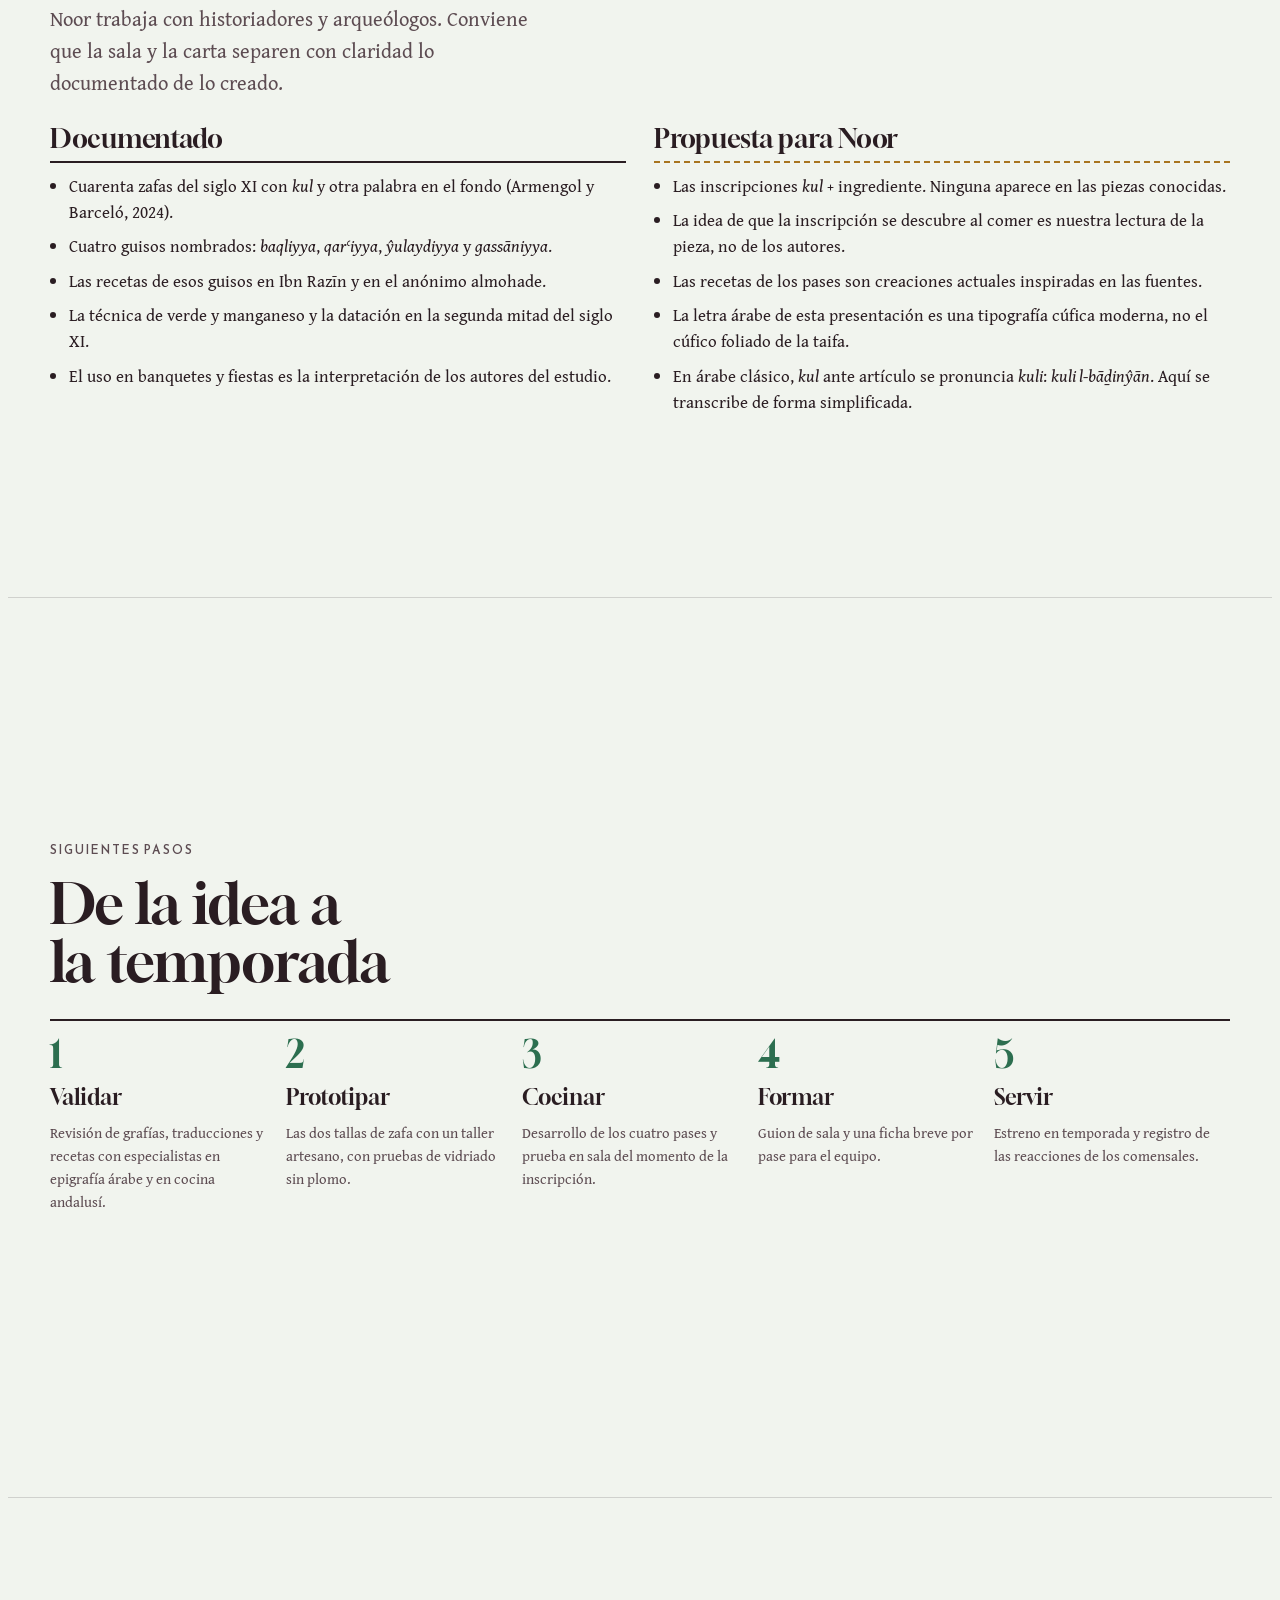
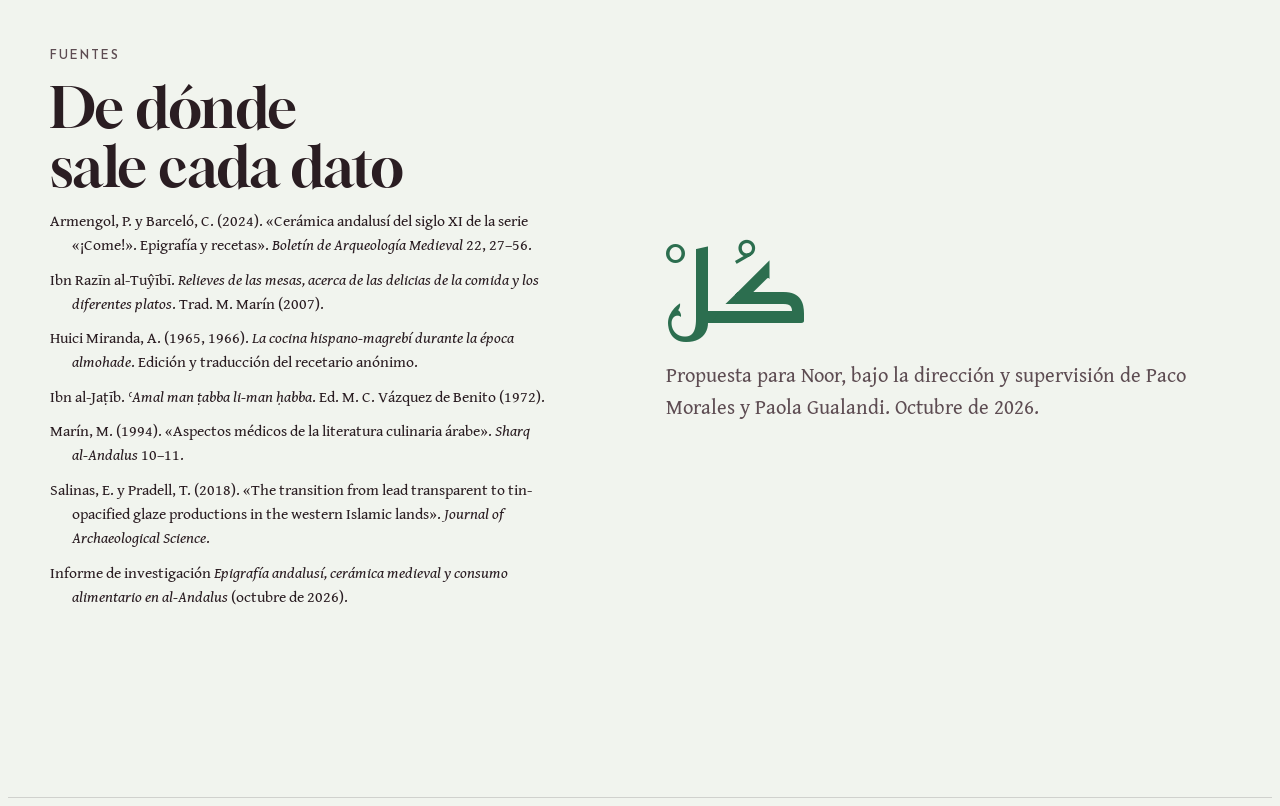
==== commit cd409301: "Actualizar creditos: Propuesta para Noor (Direccion y supervision: Paco Morales y Paola Gualandi)" ====
--- a/index.html
+++ b/index.html
@@ -272,10 +272,10 @@
 <section class="slide cover" data-title="Portada" id="portada">
   <div class="wrap two">
     <div class="head">
-      <p class="label">Investigación y propuesta gastronómica de <b>Noor</b> · Córdoba</p>
+      <p class="label">Propuesta gastronómica para <b>Noor</b> · Córdoba</p>
       <h1>¡Come!<span class="ar" lang="ar" dir="rtl">كُلْ</span></h1>
       <p class="thesis">En el siglo XI, algunas zafas de al-Andalus llevaban una orden escrita en el fondo: <span class="tr">kul</span>, «¡come!», y el nombre del guiso. Proponemos llevar esa idea a Noor en cuatro pases.</p>
-      <p class="byline">Trabajo realizado por Noor · Dirección y supervisión: Paco Morales y Paola Gualandi · Octubre de 2026</p>
+      <p class="byline">Propuesta para Noor · Dirección y supervisión: Paco Morales y Paola Gualandi · Octubre de 2026</p>
     </div>
     <figure class="zafa" data-stew="baqliyya" data-text="كل بقلية" data-seed="11">
       <div class="zafa-stage"></div>
@@ -574,7 +574,7 @@
         </ul>
       </section>
       <section class="prop">
-        <h3>Creación y propuesta de Noor</h3>
+        <h3>Propuesta para Noor</h3>
         <ul>
           <li>Las inscripciones <i>kul</i> + ingrediente. Ninguna aparece en las piezas conocidas.</li>
           <li>La idea de que la inscripción se descubre al comer es nuestra lectura de la pieza, no de los autores.</li>
@@ -622,7 +622,7 @@
     </div>
     <div style="display:grid; gap:12px; justify-items:start">
       <p class="closing" lang="ar" dir="rtl">كُلْ</p>
-      <p class="lead">Trabajo realizado por Noor, bajo la dirección y supervisión de Paco Morales y Paola Gualandi. Octubre de 2026.</p>
+      <p class="lead">Propuesta para Noor, bajo la dirección y supervisión de Paco Morales y Paola Gualandi. Octubre de 2026.</p>
     </div>
   </div>
 </section>
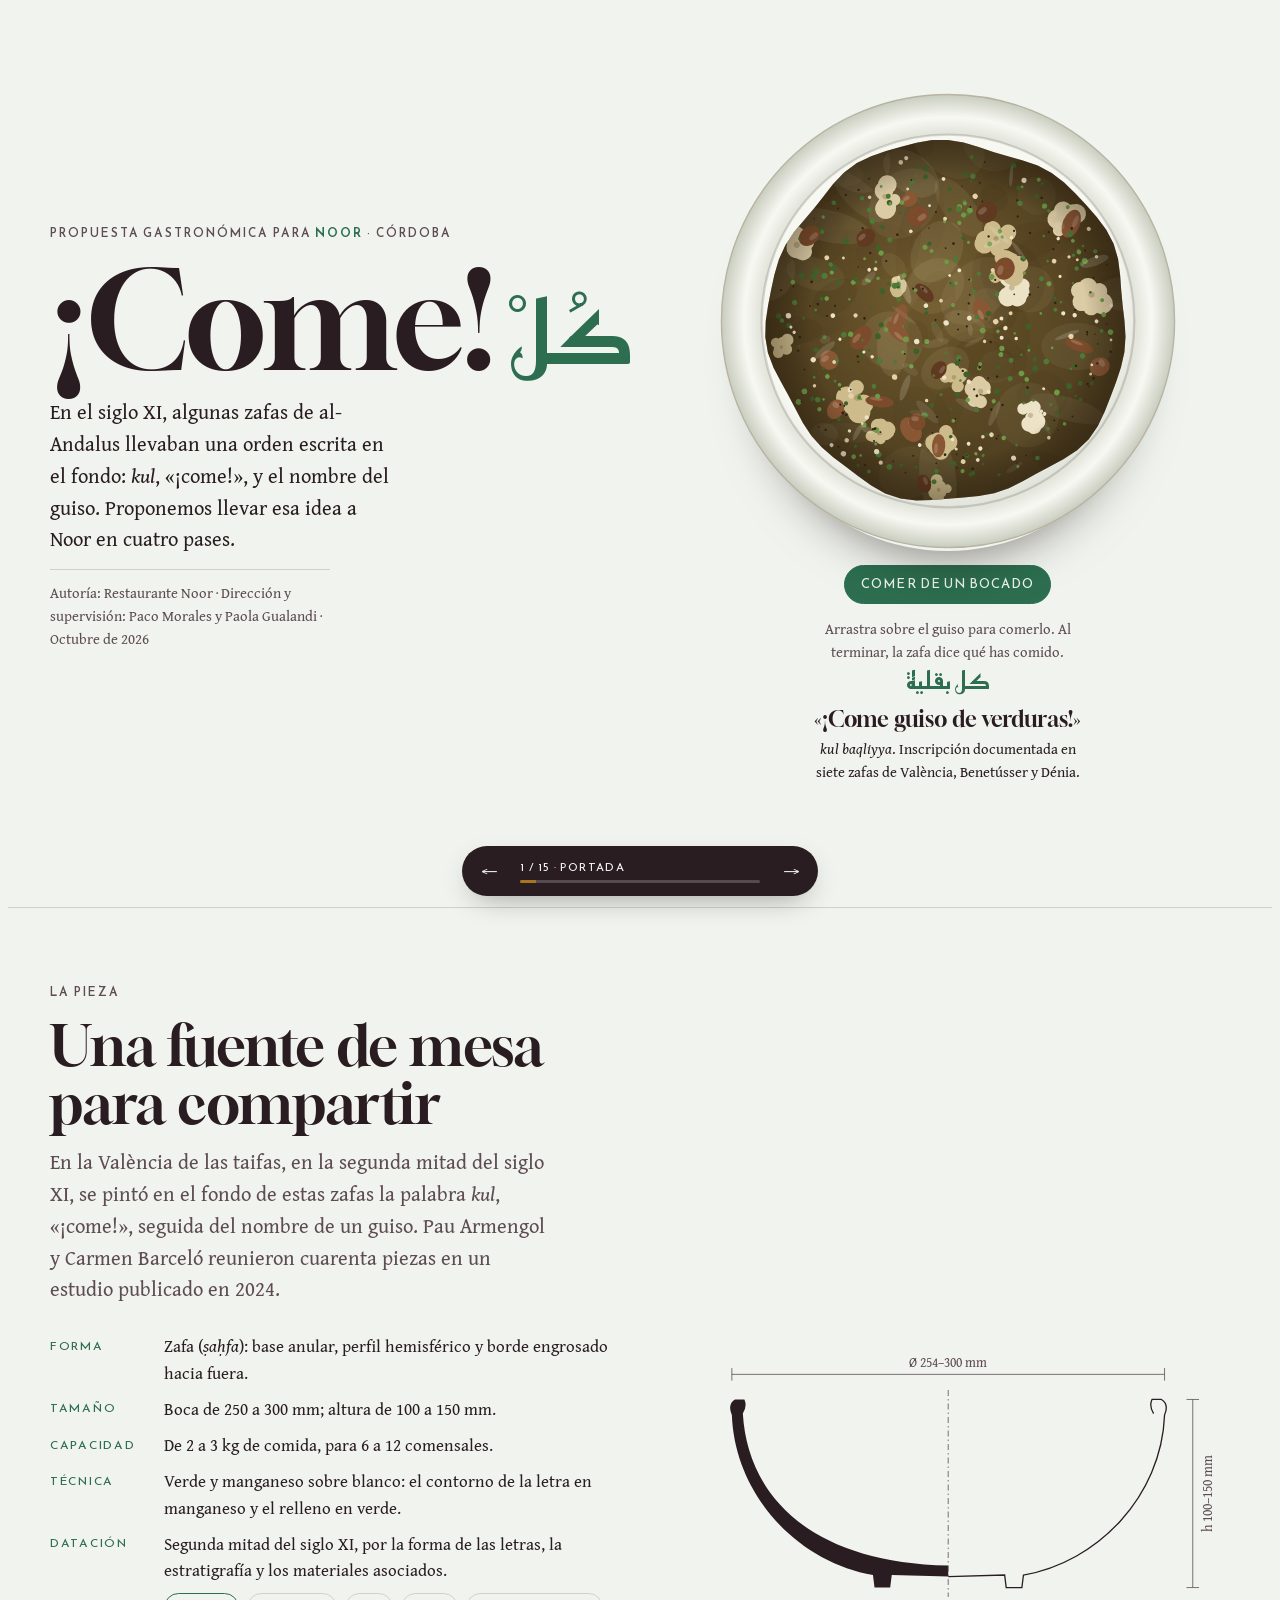
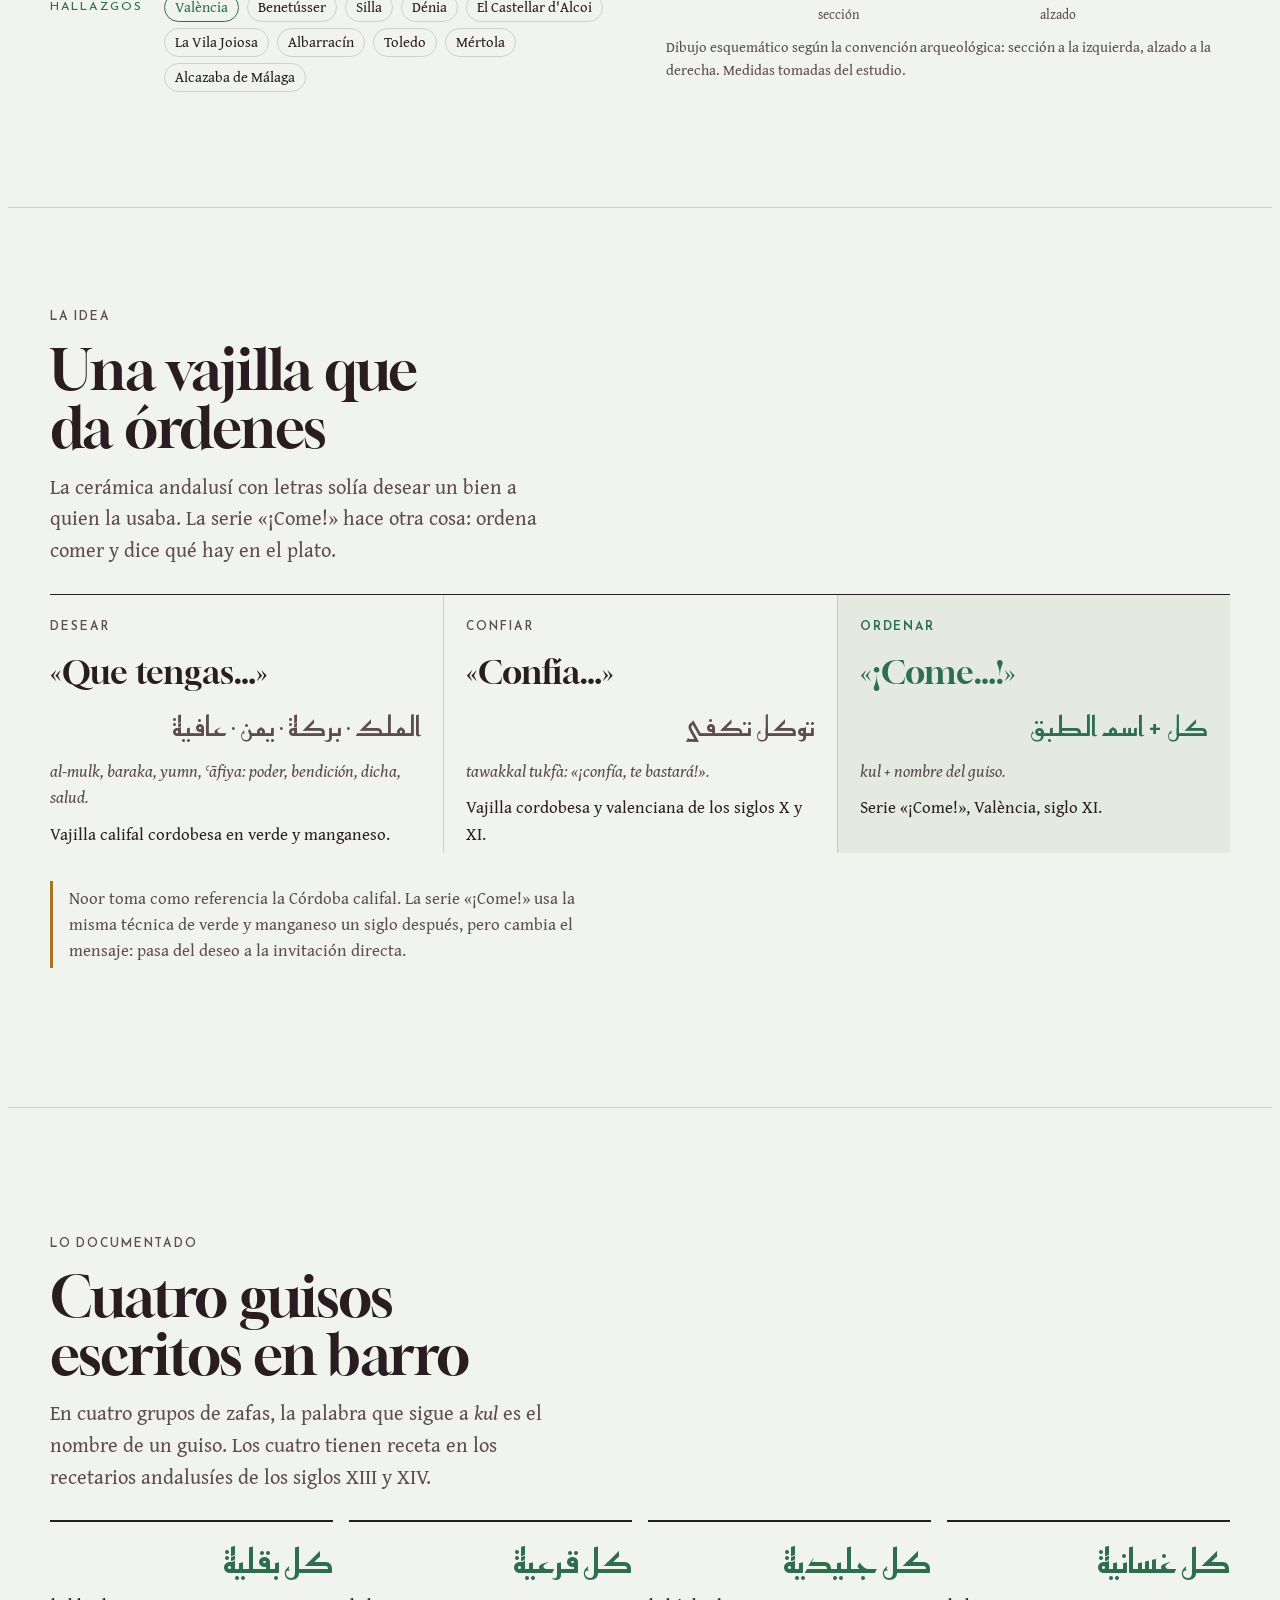
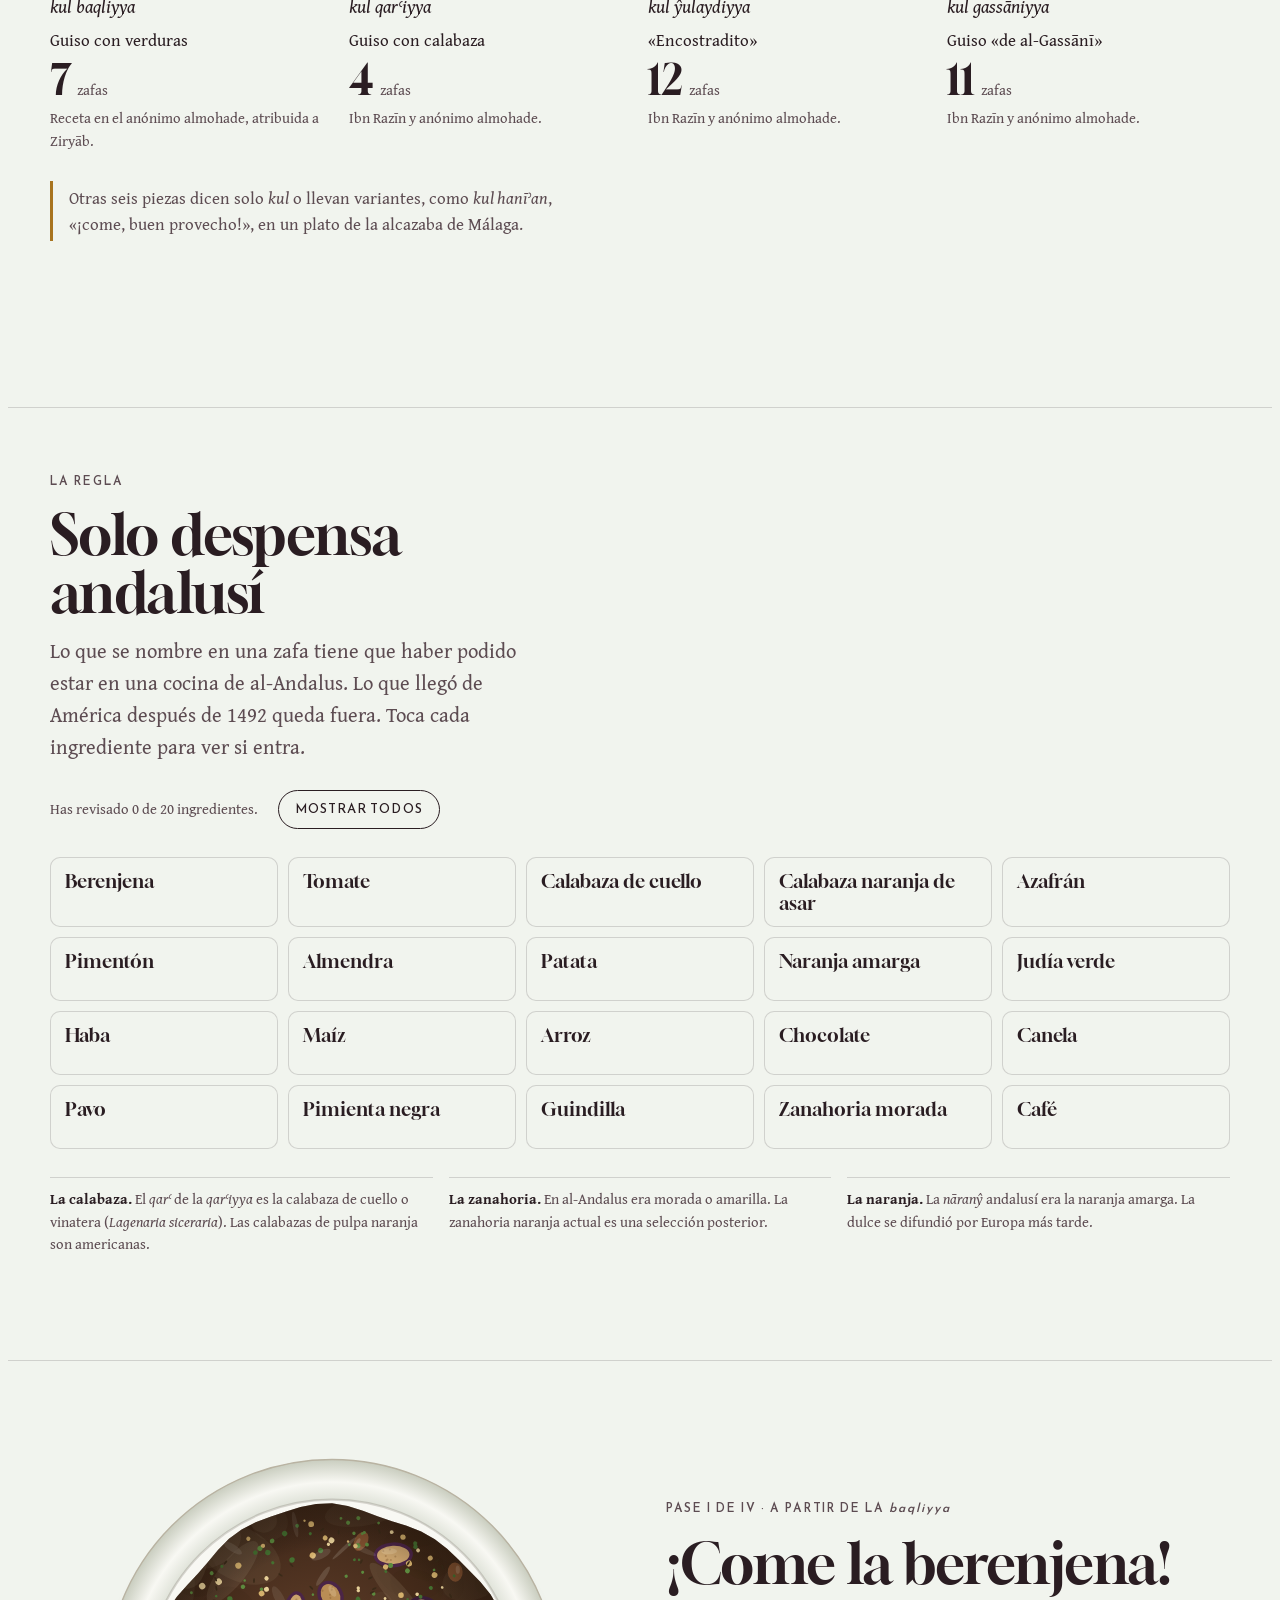
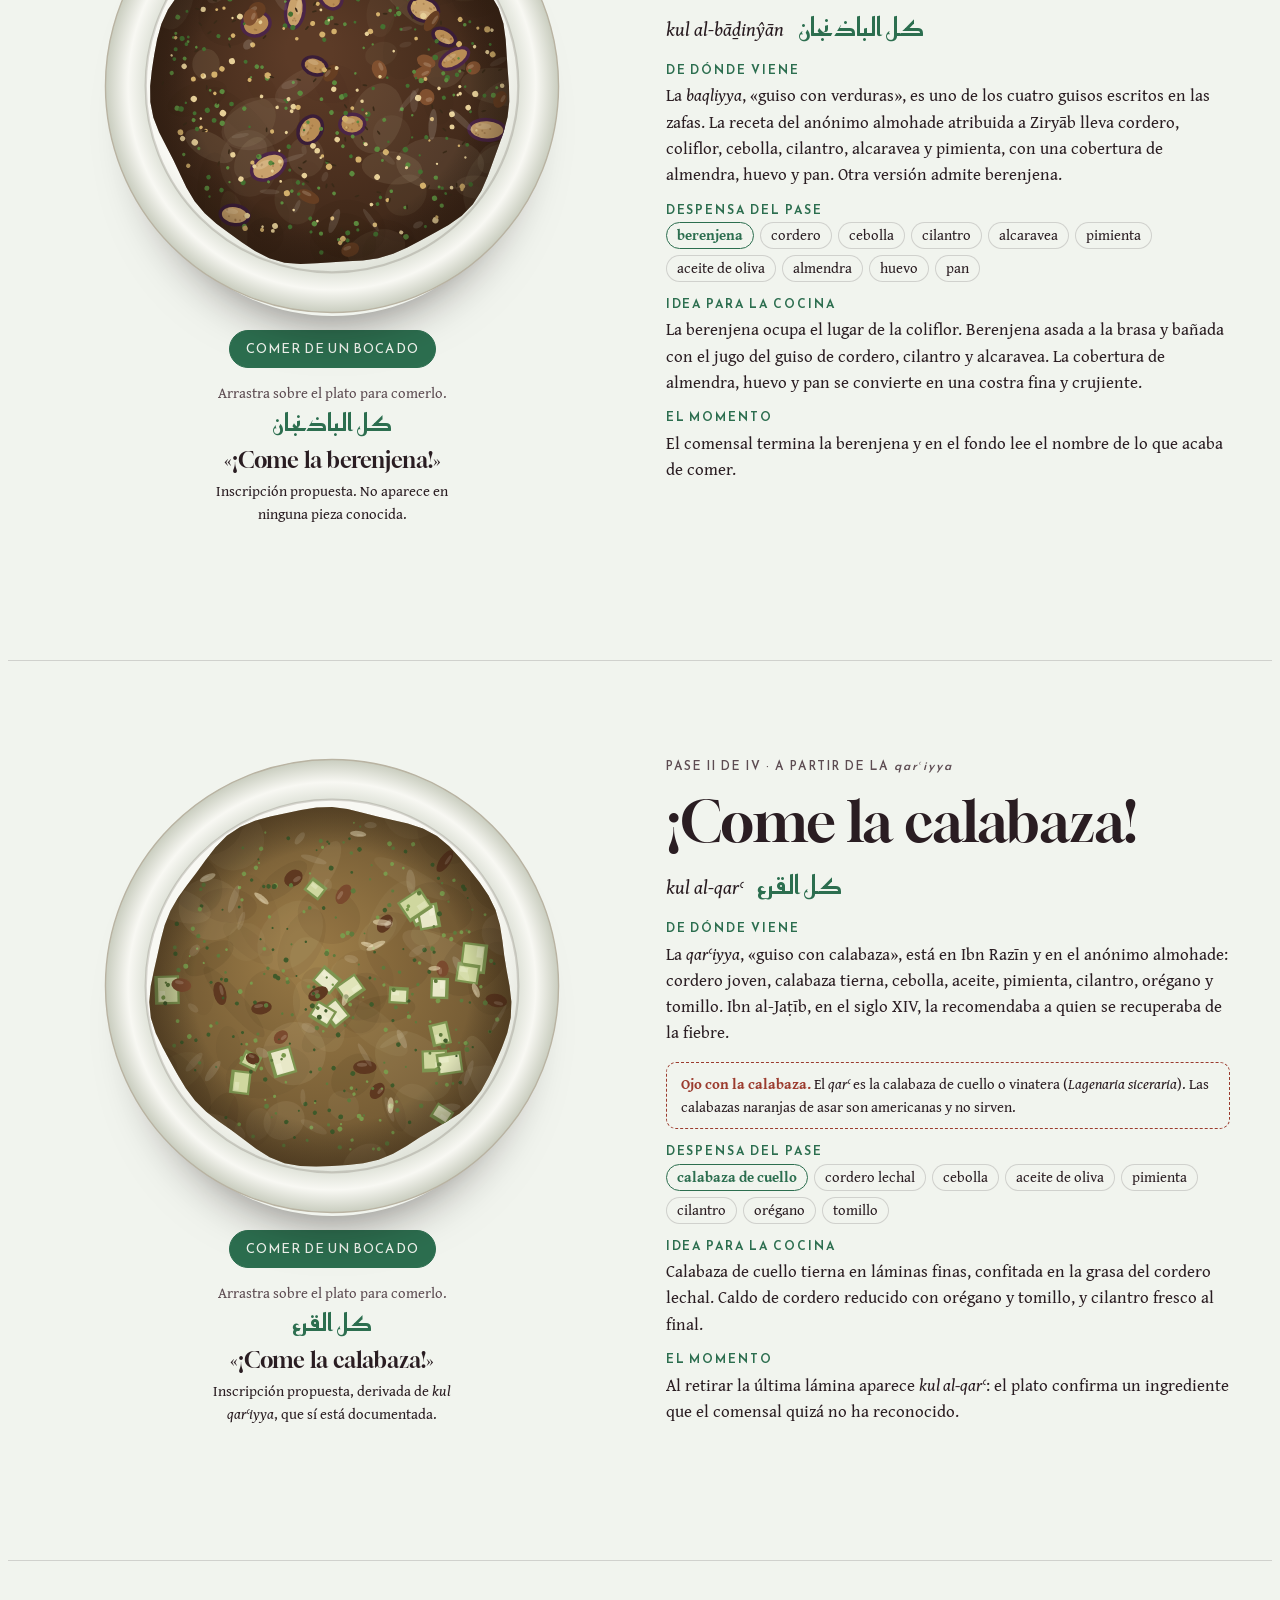
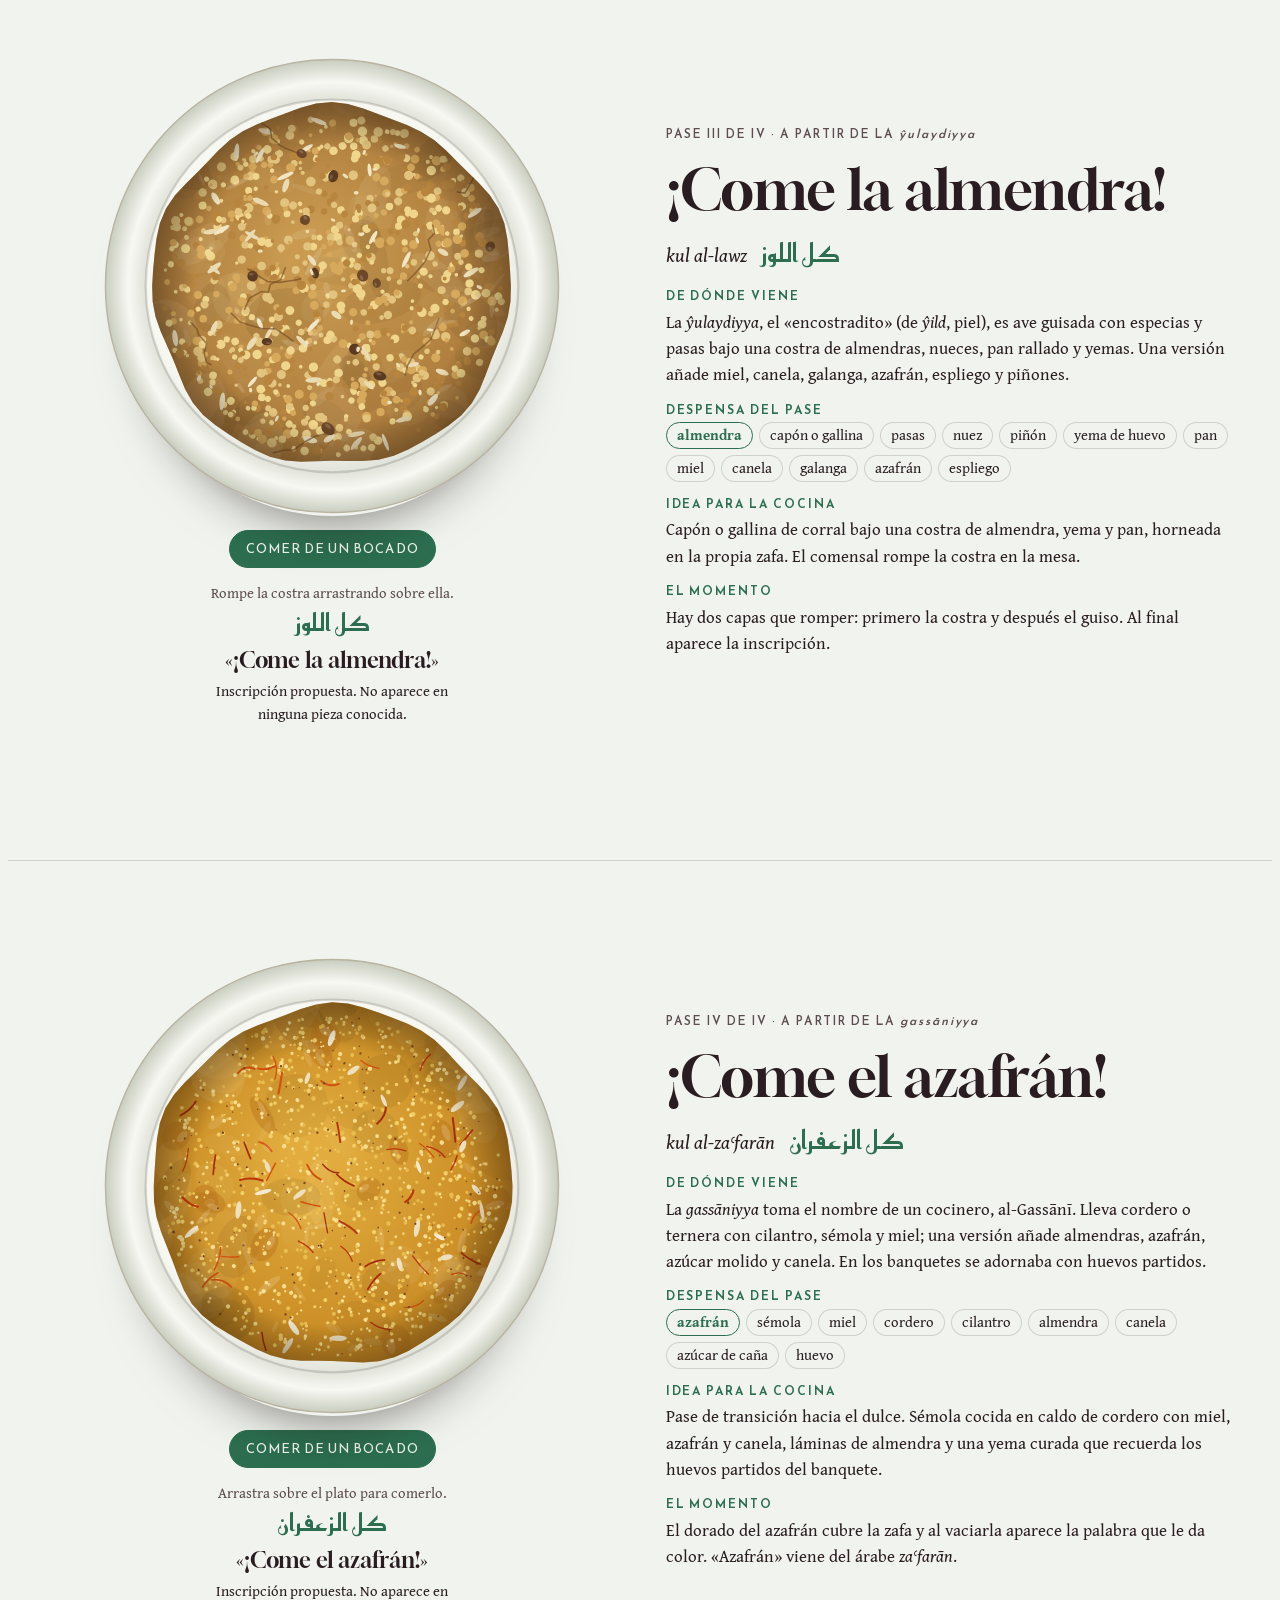
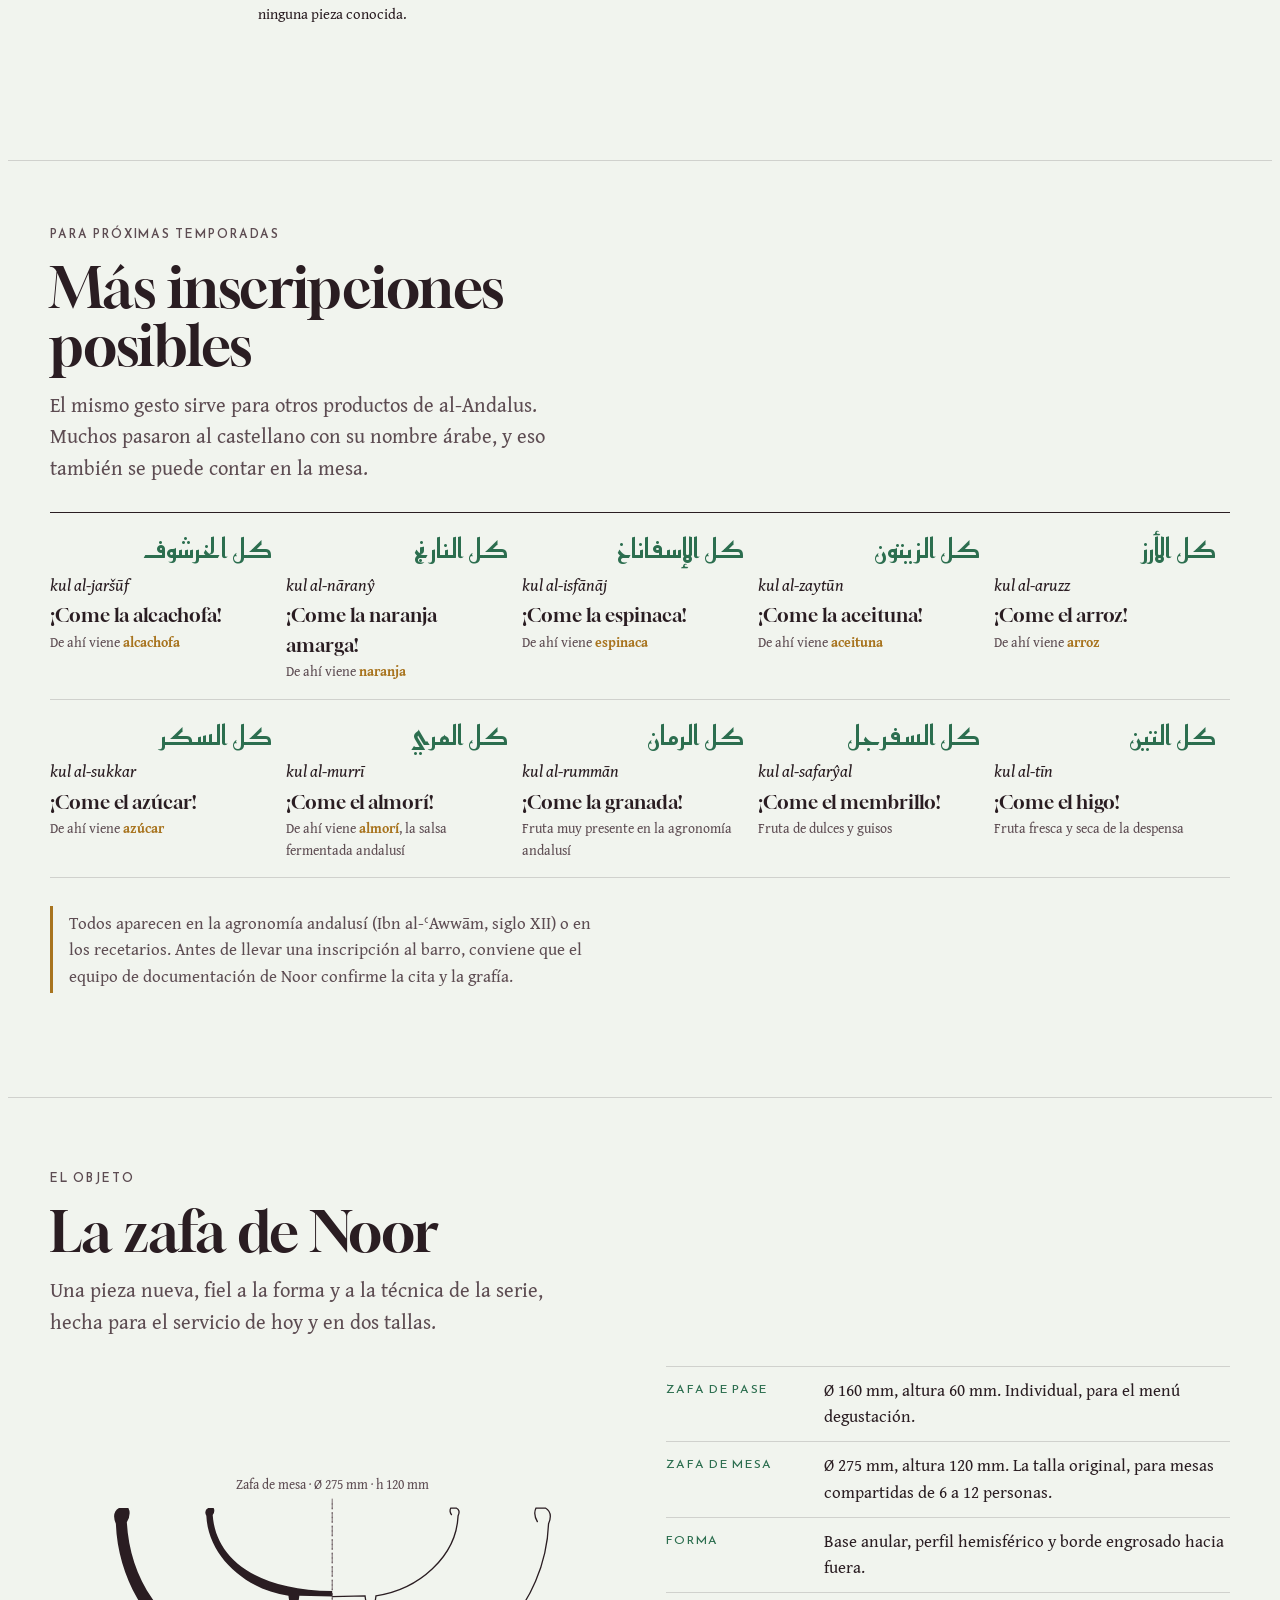
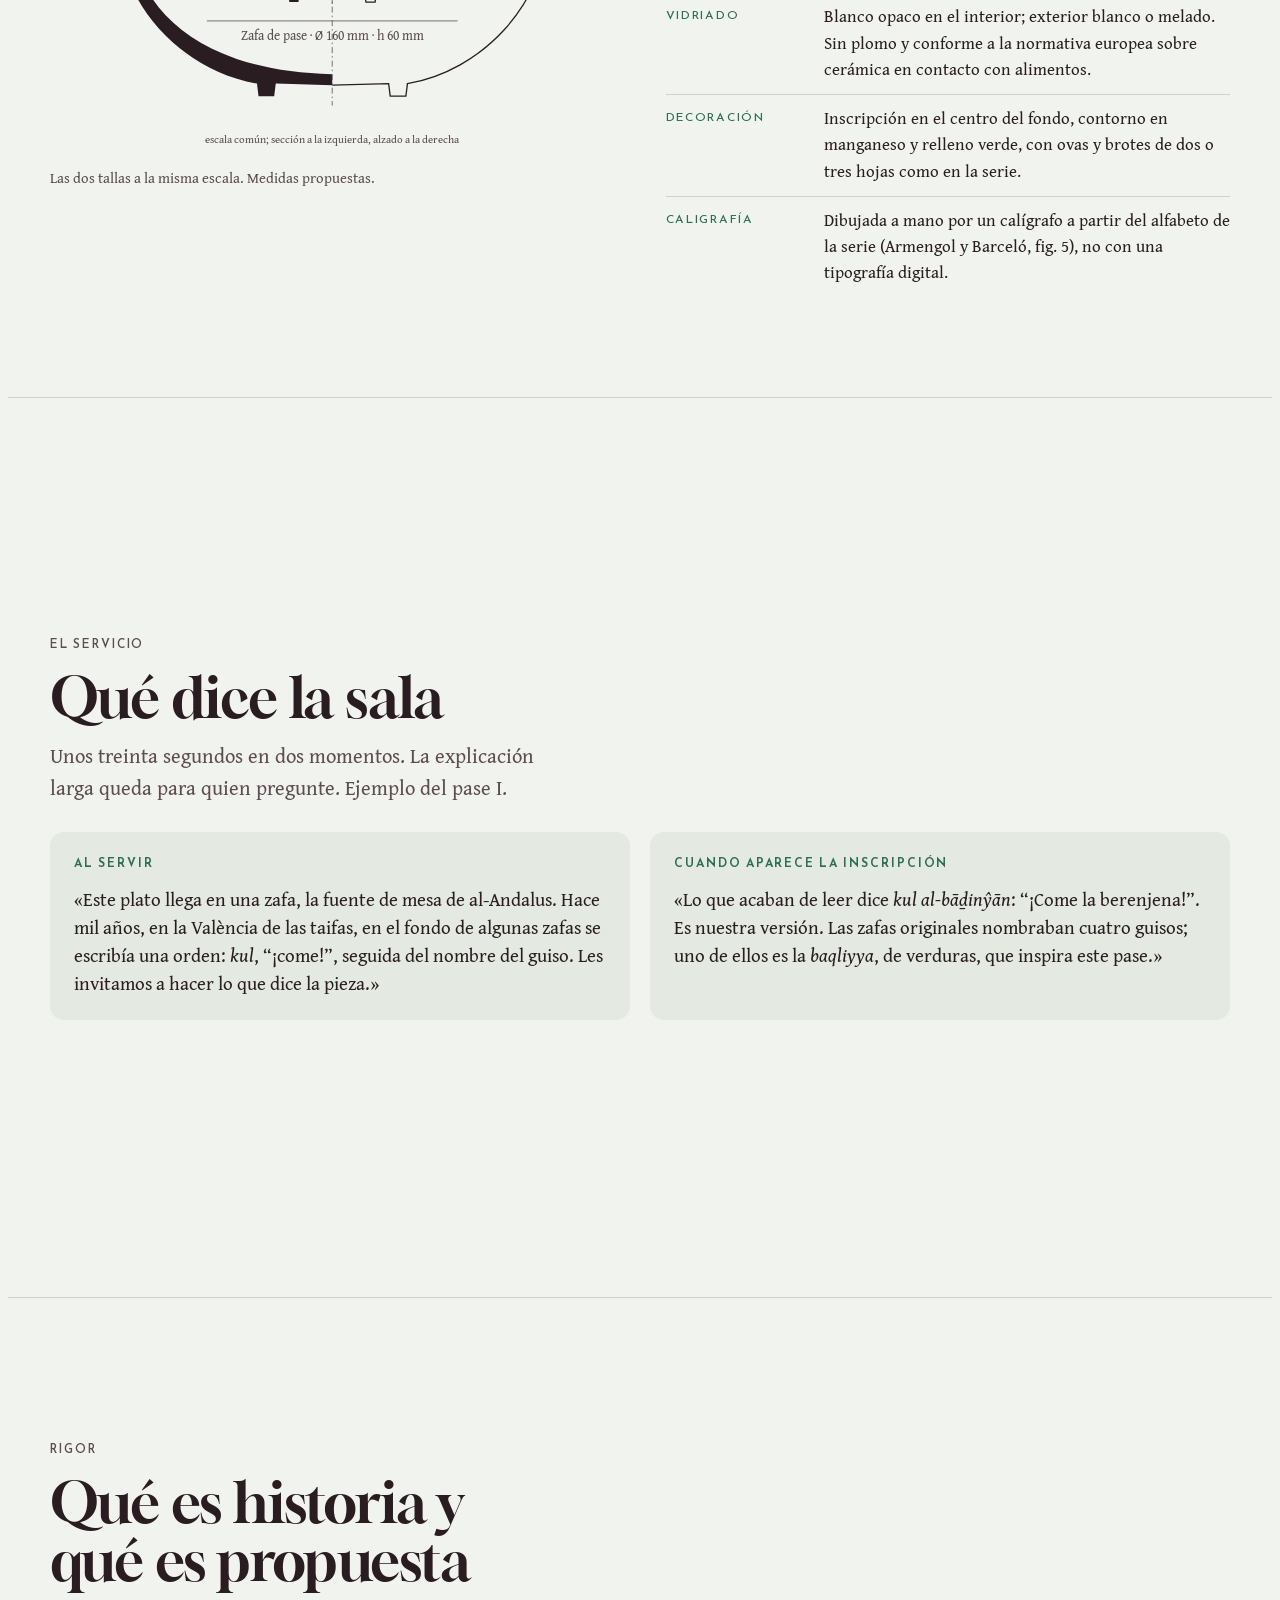
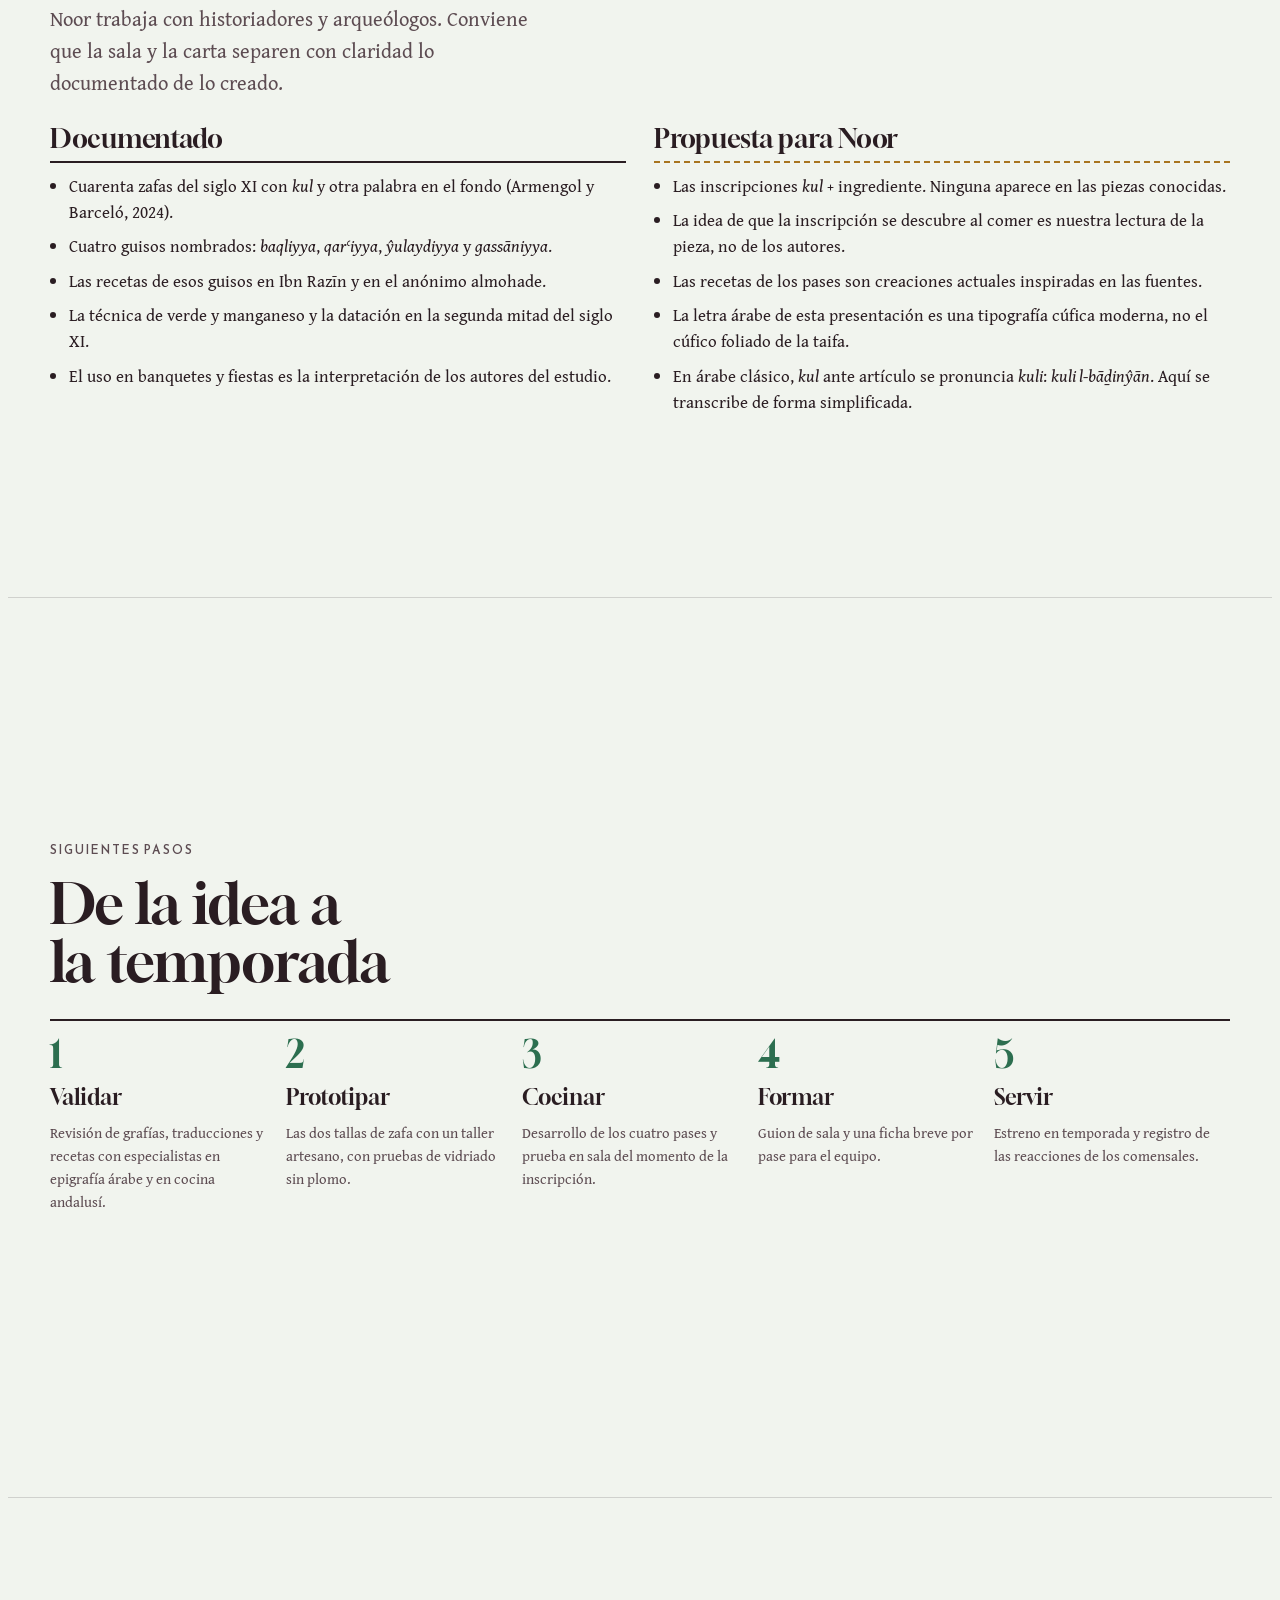
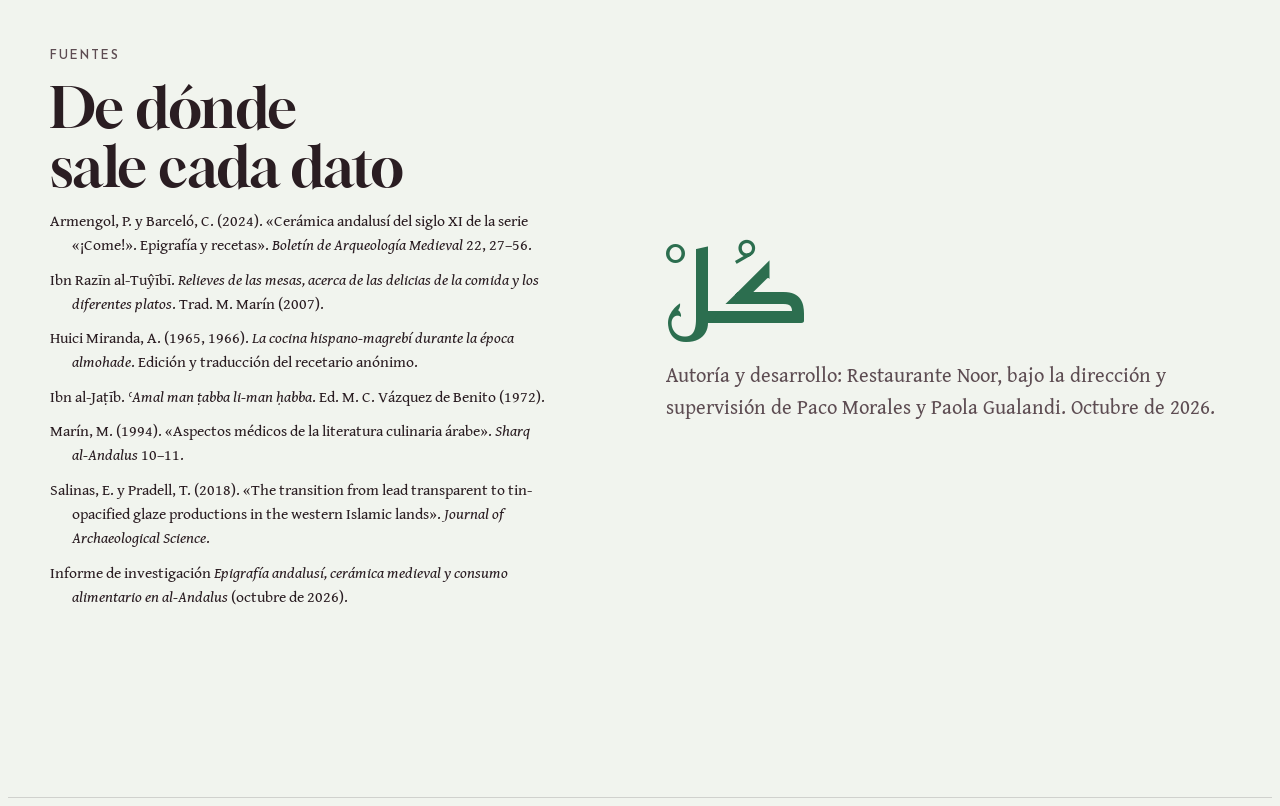
==== commit 08882a41: "Preservar y explicitar autoria de Restaurante Noor, incorporar memoria CLAUDE.md y presentacion Kul " ====
--- a/index.html
+++ b/index.html
@@ -1,8 +1,18 @@
+<!--
+  =============================================================================
+  PROYECTO: ¡COME! (كُلْ · Kul) · Zafas del siglo XI y propuesta gastronómica
+  AUTORÍA Y PROPIEDAD INTELECTUAL: Restaurante Noor (Córdoba)
+  DIRECCIÓN Y SUPERVISIÓN: Paco Morales y Paola Gualandi
+  =============================================================================
+-->
 <!DOCTYPE html>
 <html lang="es">
 <head>
   <meta charset="utf-8">
   <meta name="viewport" content="width=device-width, initial-scale=1.0, viewport-fit=cover">
+  <meta name="author" content="Restaurante Noor (Paco Morales & Paola Gualandi)">
+  <meta name="copyright" content="Restaurante Noor">
+  <meta name="description" content="Propuesta gastronómica y de vajilla inspirada en la epigrafía cúfica de zafas andalusíes del siglo XI para Restaurante Noor. Autoría: Restaurante Noor.">
   <title>¡Come! (Kul) · Noor (Paco Morales & Paola Gualandi)</title>
 <meta name="claude:viewport-fit-sides" content="cover">
 <link rel="preconnect" href="https://fonts.googleapis.com">
@@ -275,7 +285,7 @@
       <p class="label">Propuesta gastronómica para <b>Noor</b> · Córdoba</p>
       <h1>¡Come!<span class="ar" lang="ar" dir="rtl">كُلْ</span></h1>
       <p class="thesis">En el siglo XI, algunas zafas de al-Andalus llevaban una orden escrita en el fondo: <span class="tr">kul</span>, «¡come!», y el nombre del guiso. Proponemos llevar esa idea a Noor en cuatro pases.</p>
-      <p class="byline">Propuesta para Noor · Dirección y supervisión: Paco Morales y Paola Gualandi · Octubre de 2026</p>
+      <p class="byline">Autoría: Restaurante Noor · Dirección y supervisión: Paco Morales y Paola Gualandi · Octubre de 2026</p>
     </div>
     <figure class="zafa" data-stew="baqliyya" data-text="كل بقلية" data-seed="11">
       <div class="zafa-stage"></div>
@@ -622,7 +632,7 @@
     </div>
     <div style="display:grid; gap:12px; justify-items:start">
       <p class="closing" lang="ar" dir="rtl">كُلْ</p>
-      <p class="lead">Propuesta para Noor, bajo la dirección y supervisión de Paco Morales y Paola Gualandi. Octubre de 2026.</p>
+      <p class="lead">Autoría y desarrollo: Restaurante Noor, bajo la dirección y supervisión de Paco Morales y Paola Gualandi. Octubre de 2026.</p>
     </div>
   </div>
 </section>
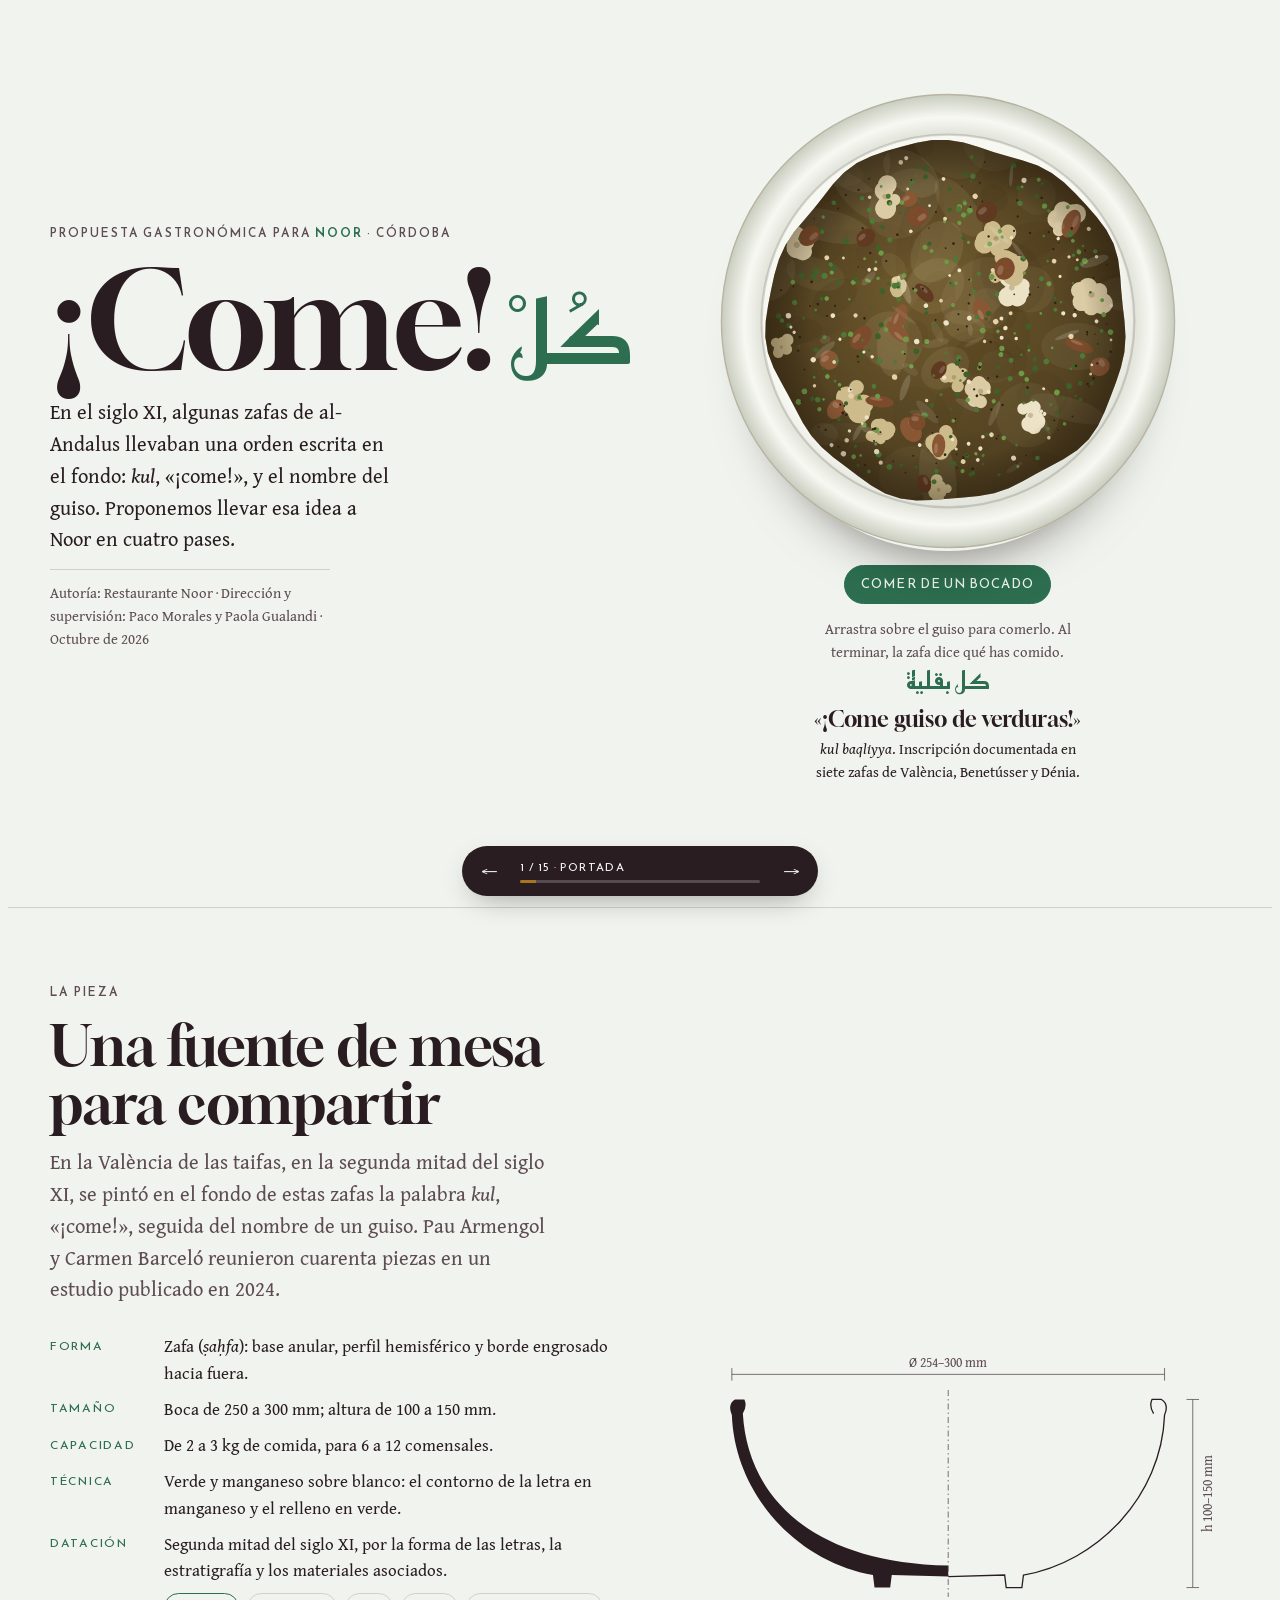
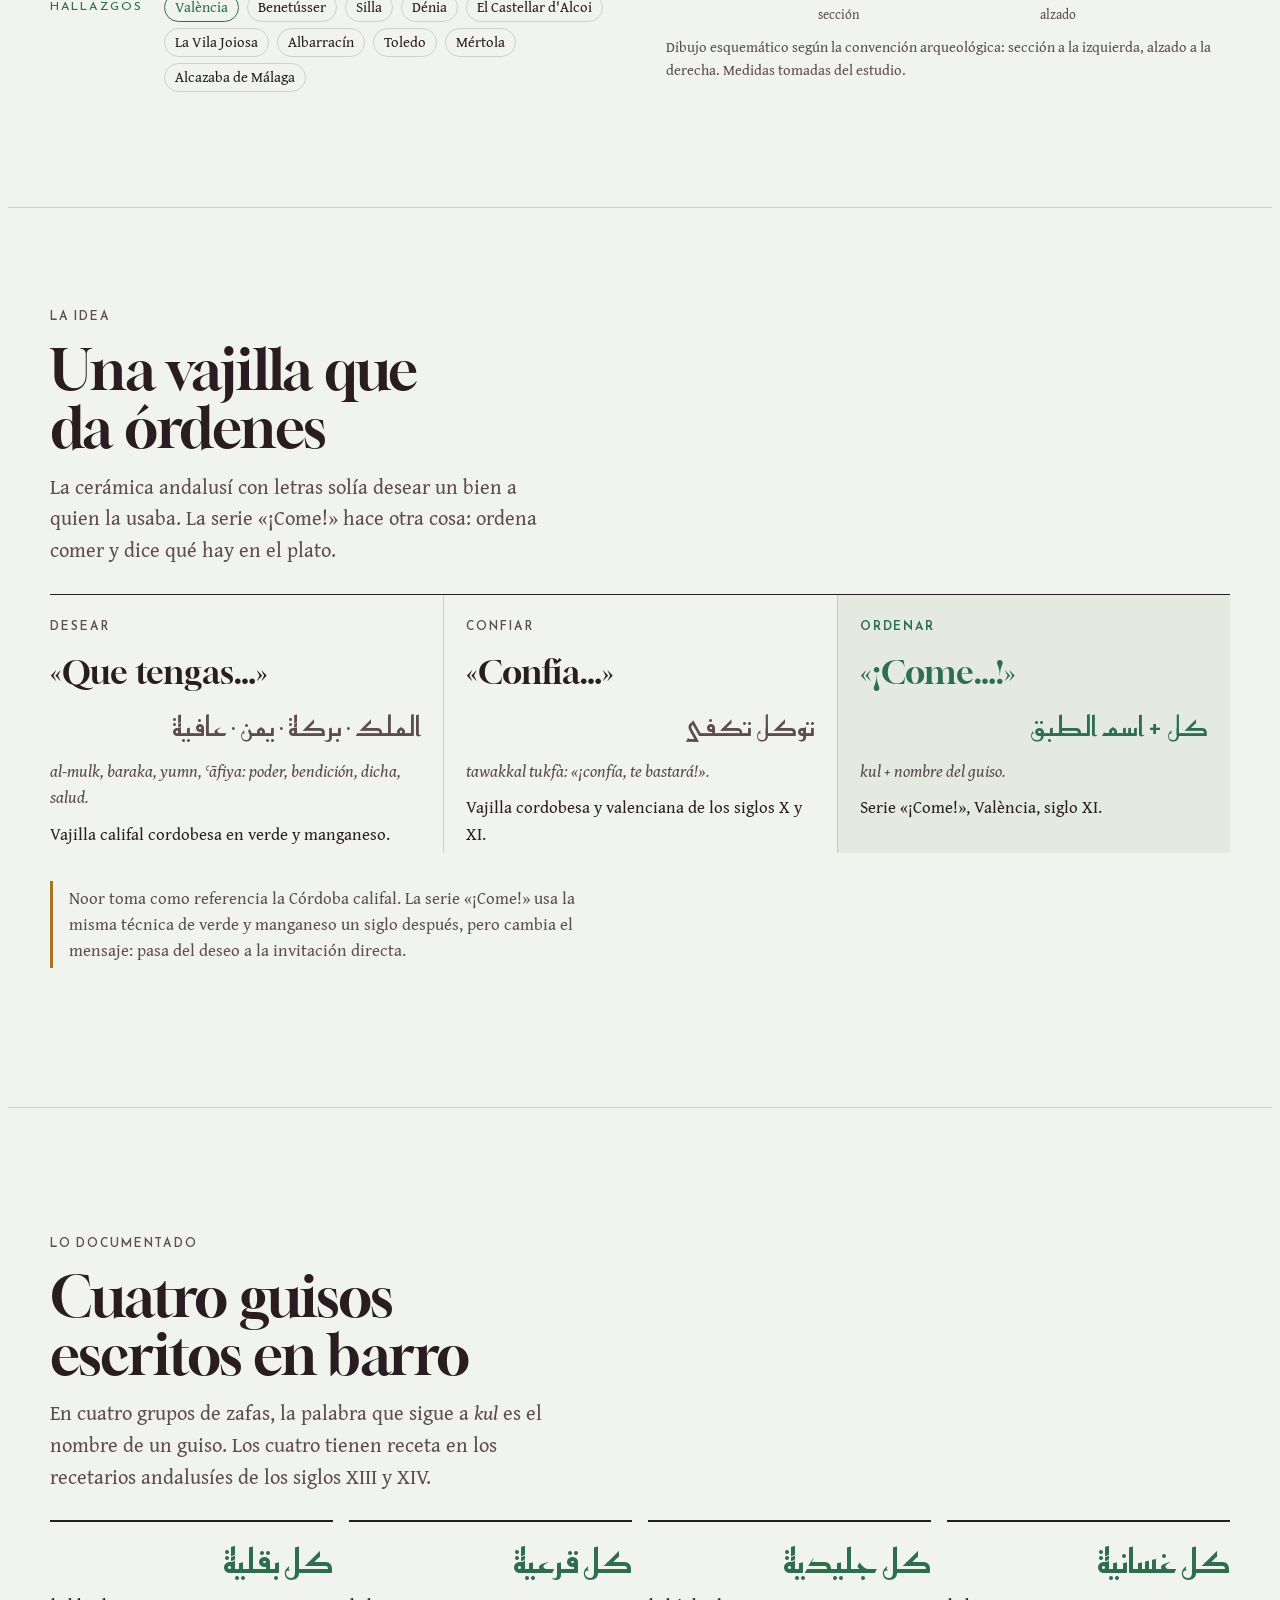
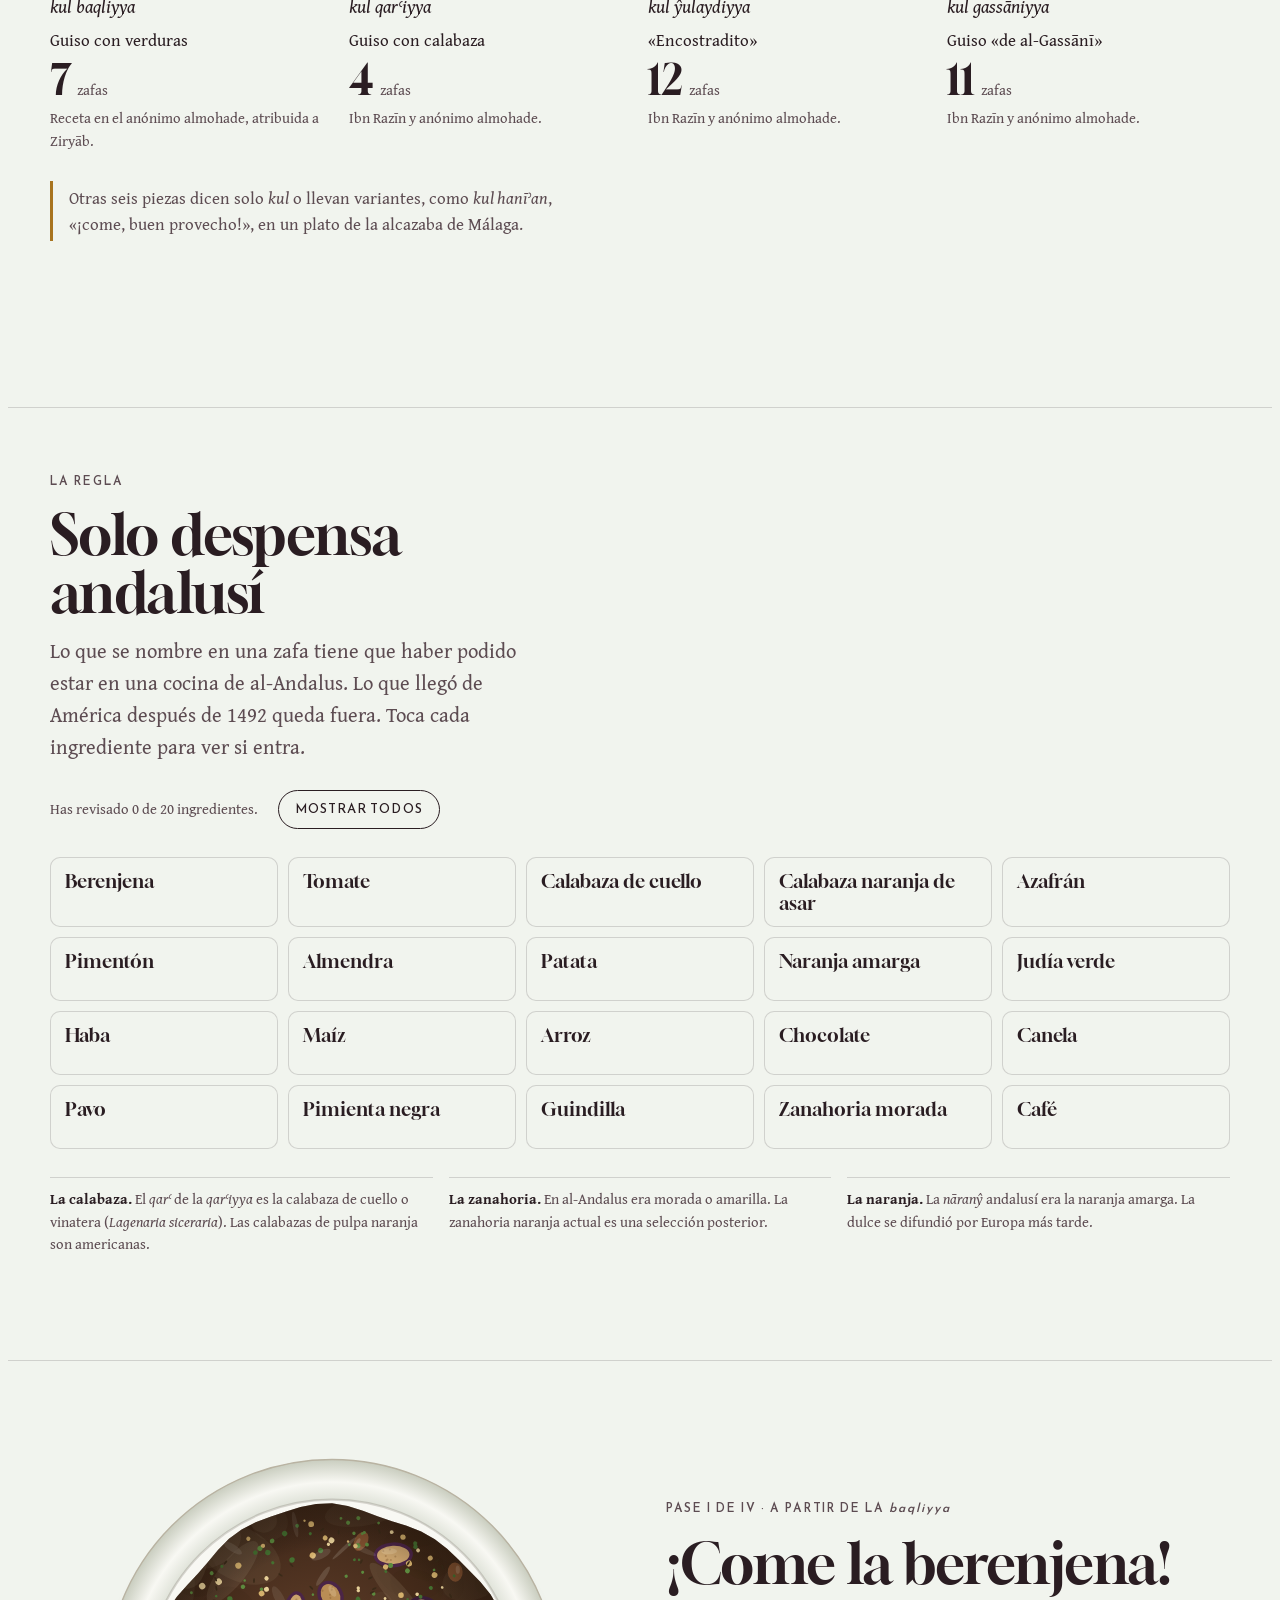
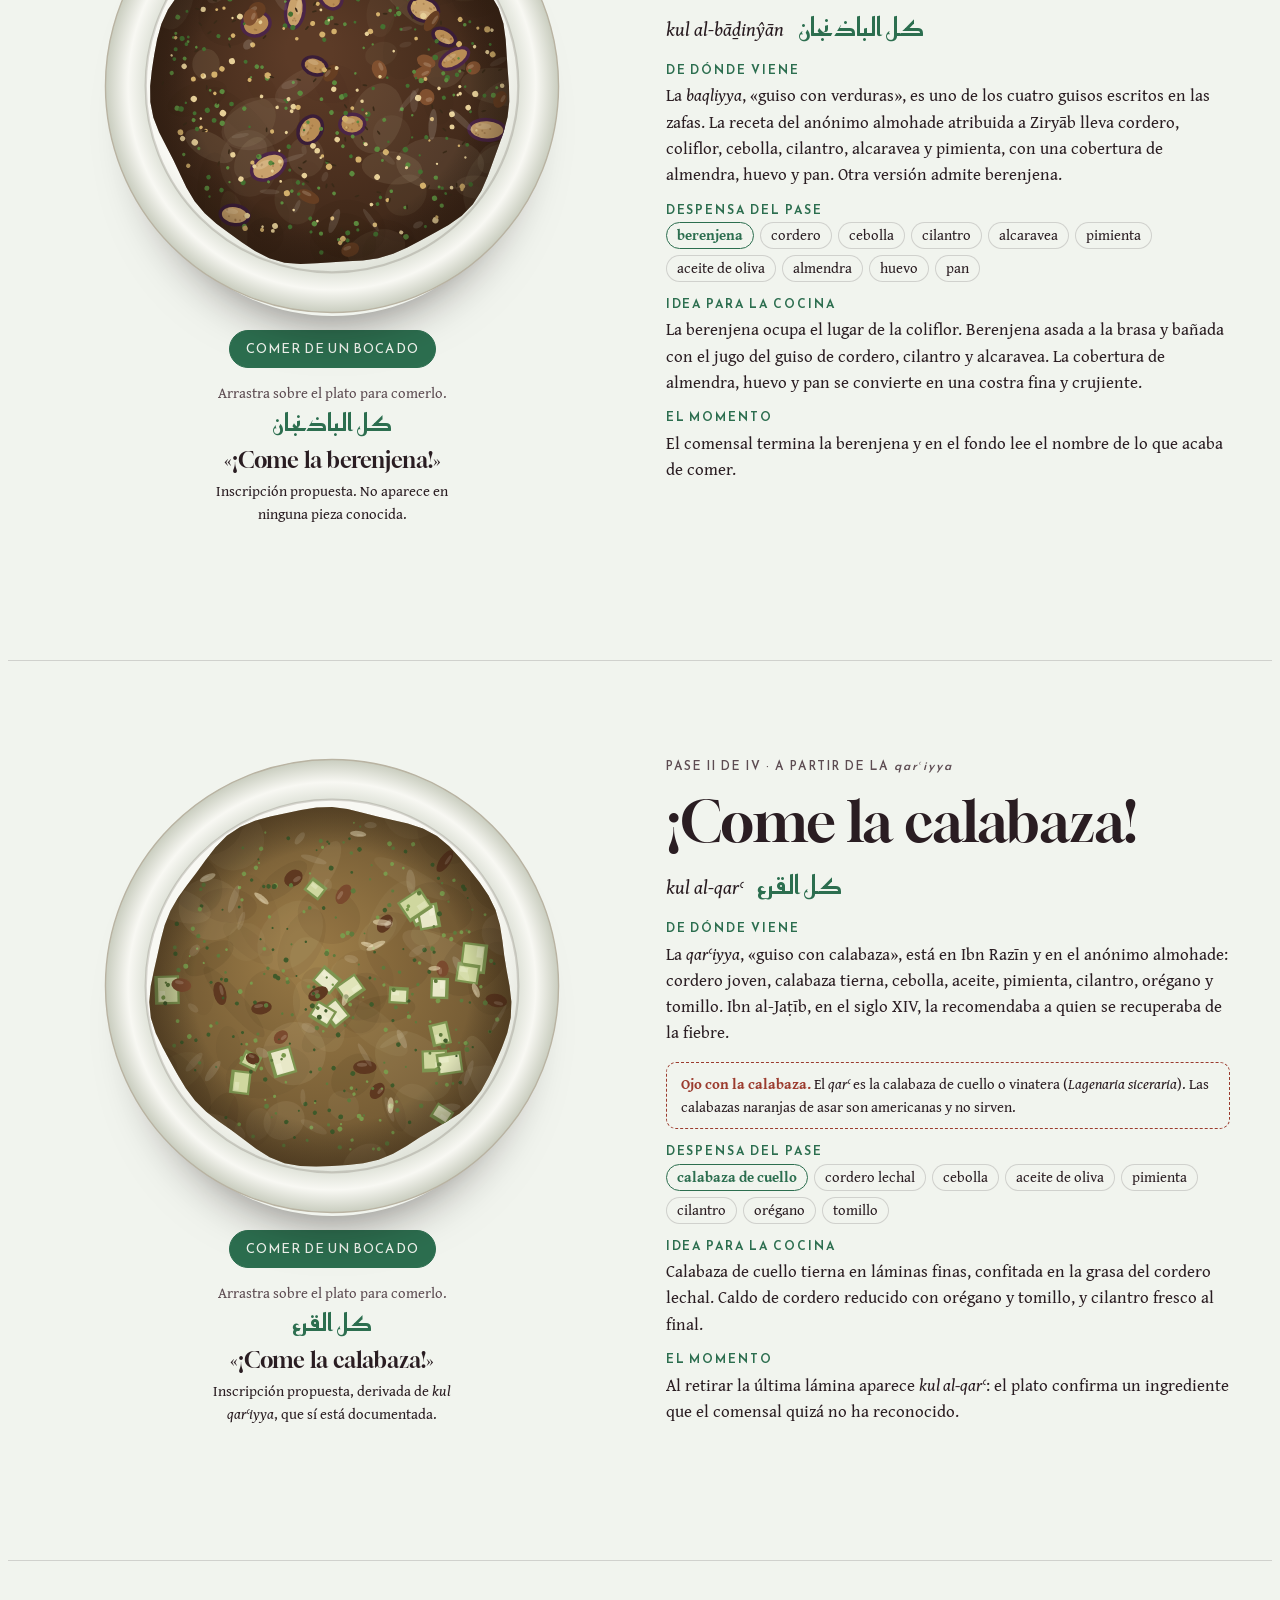
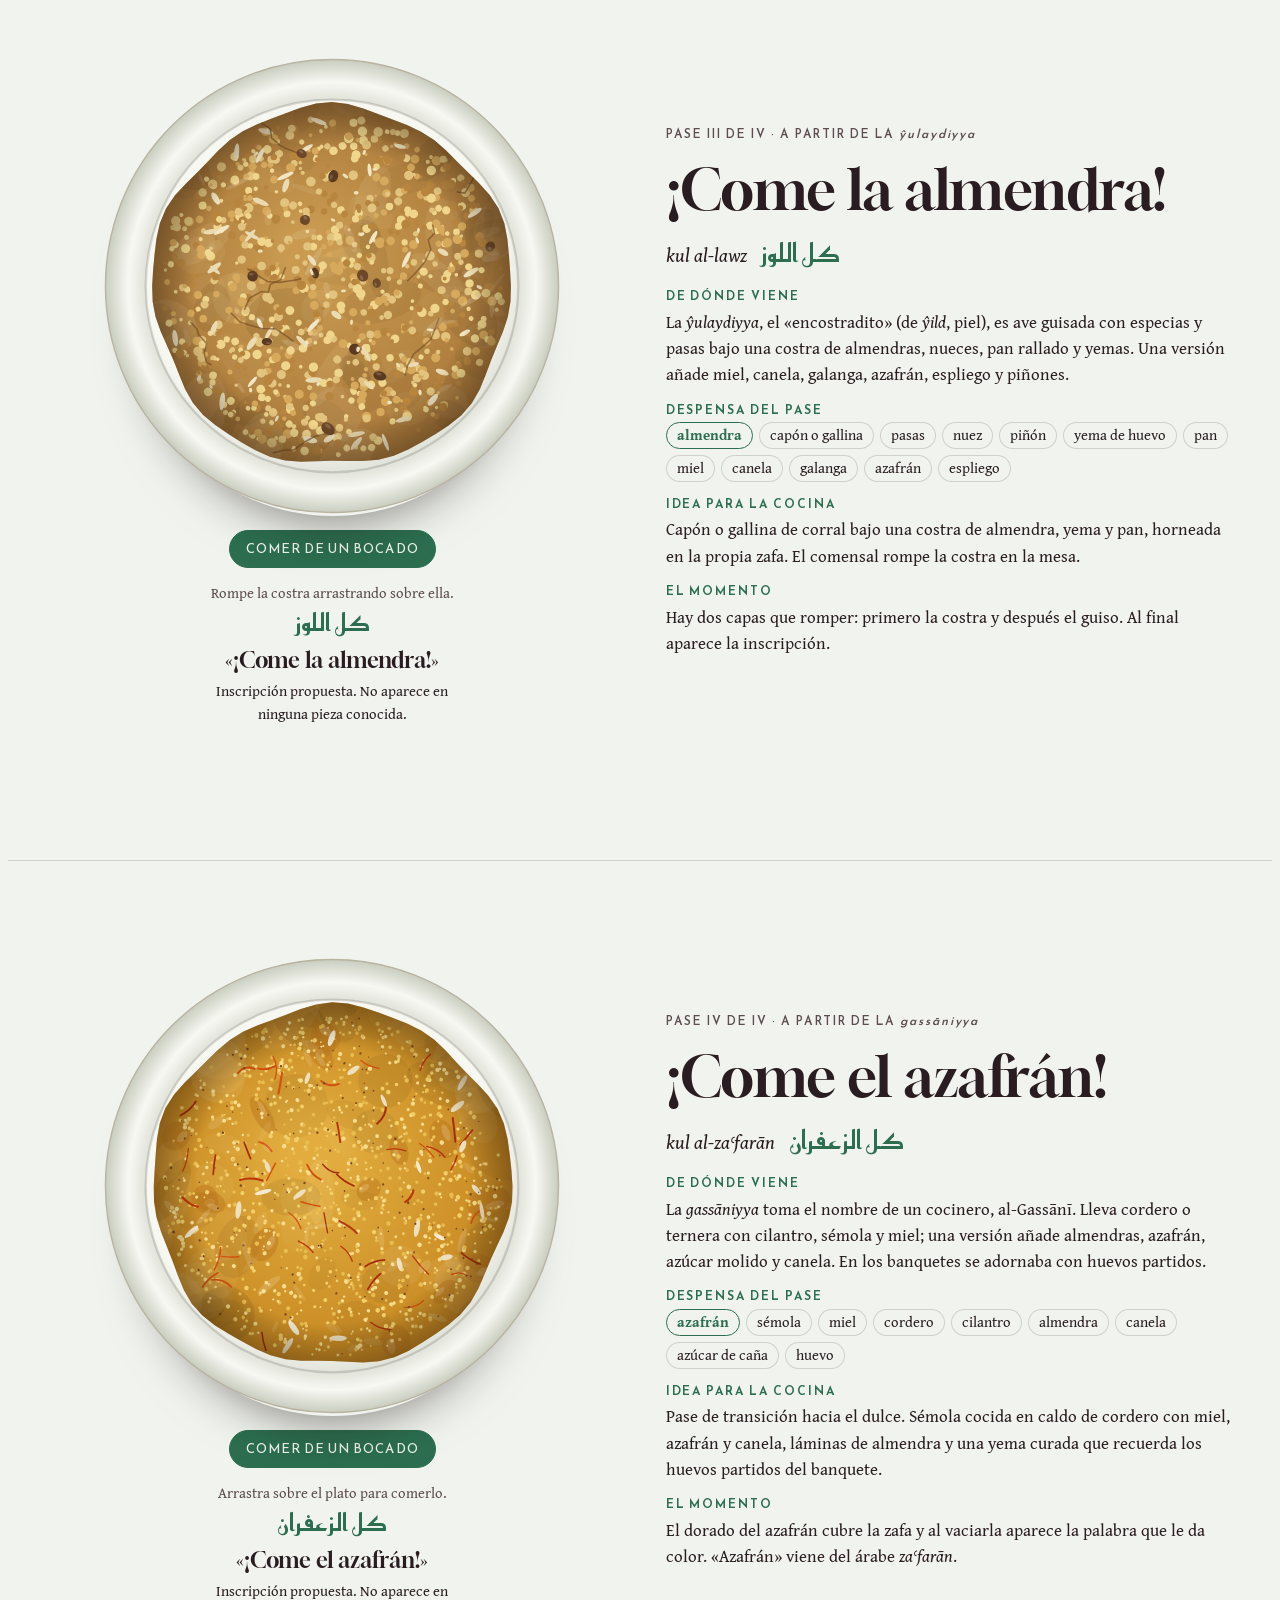
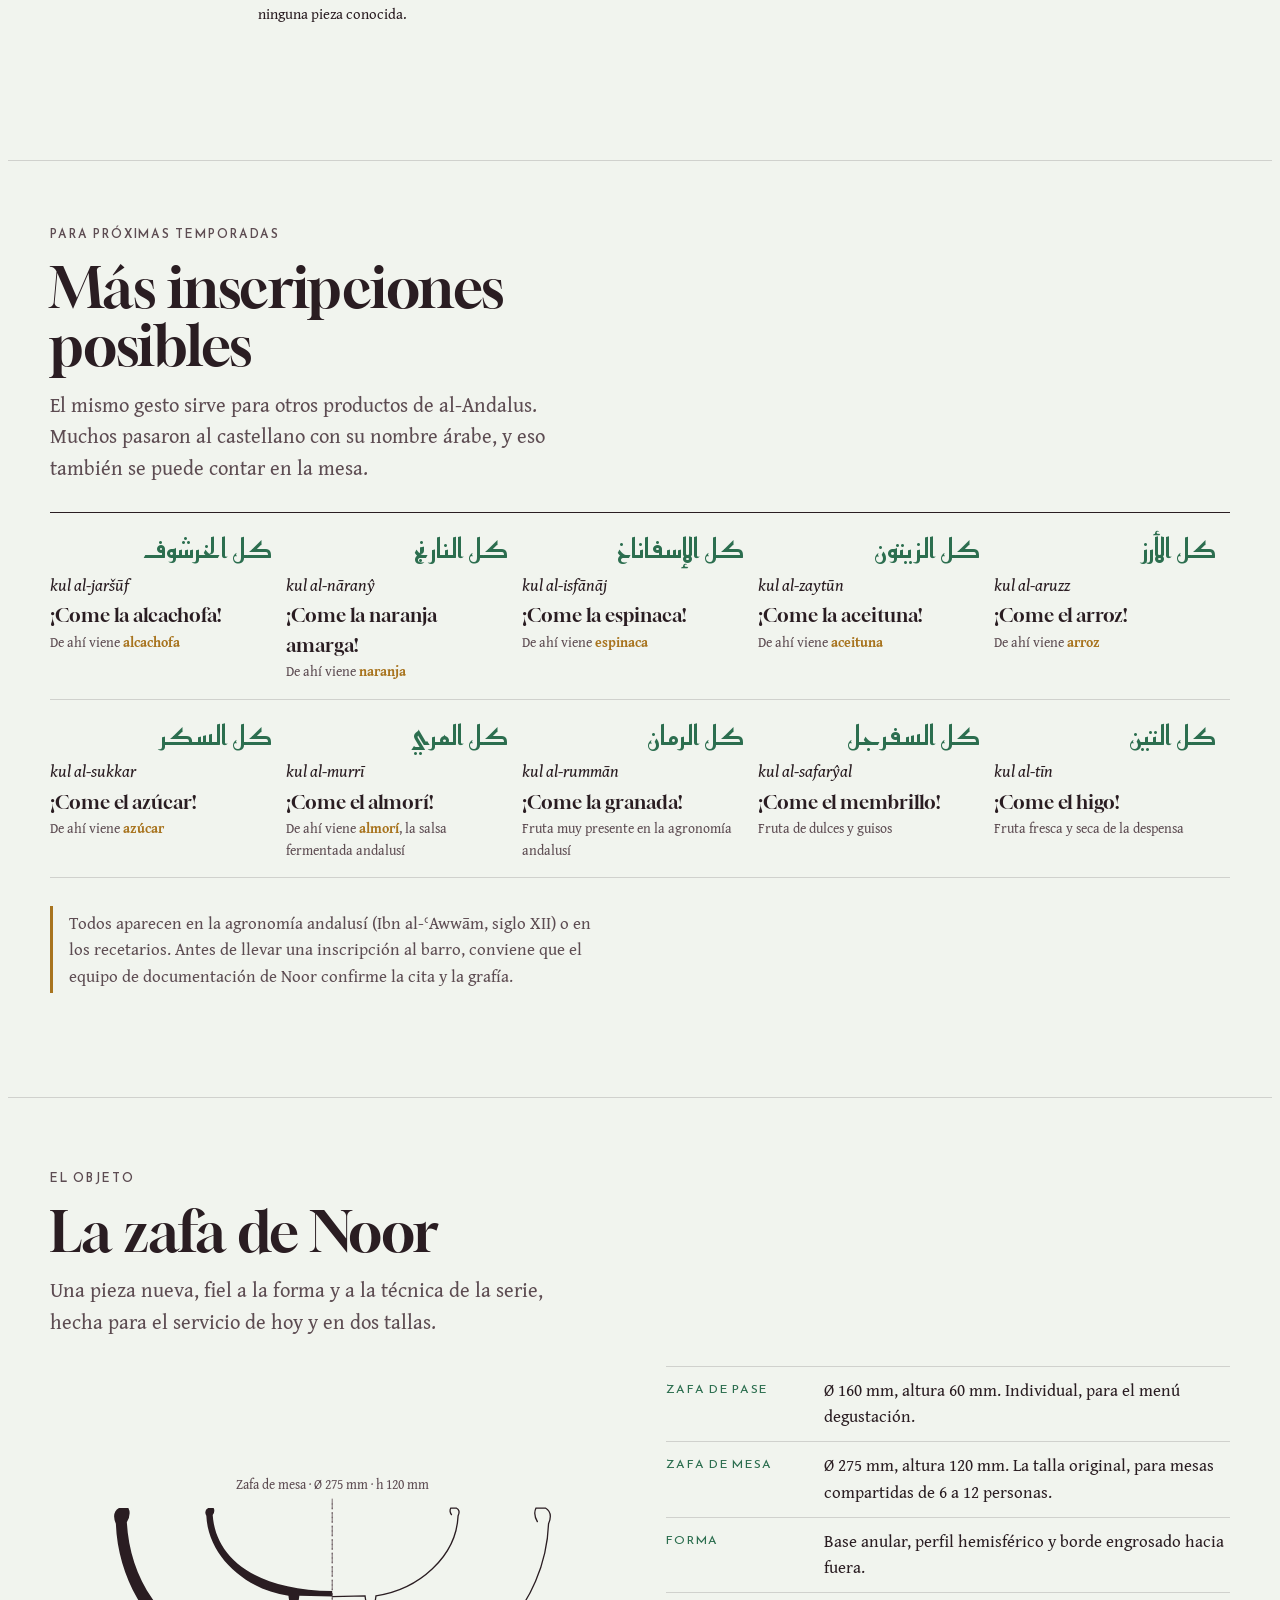
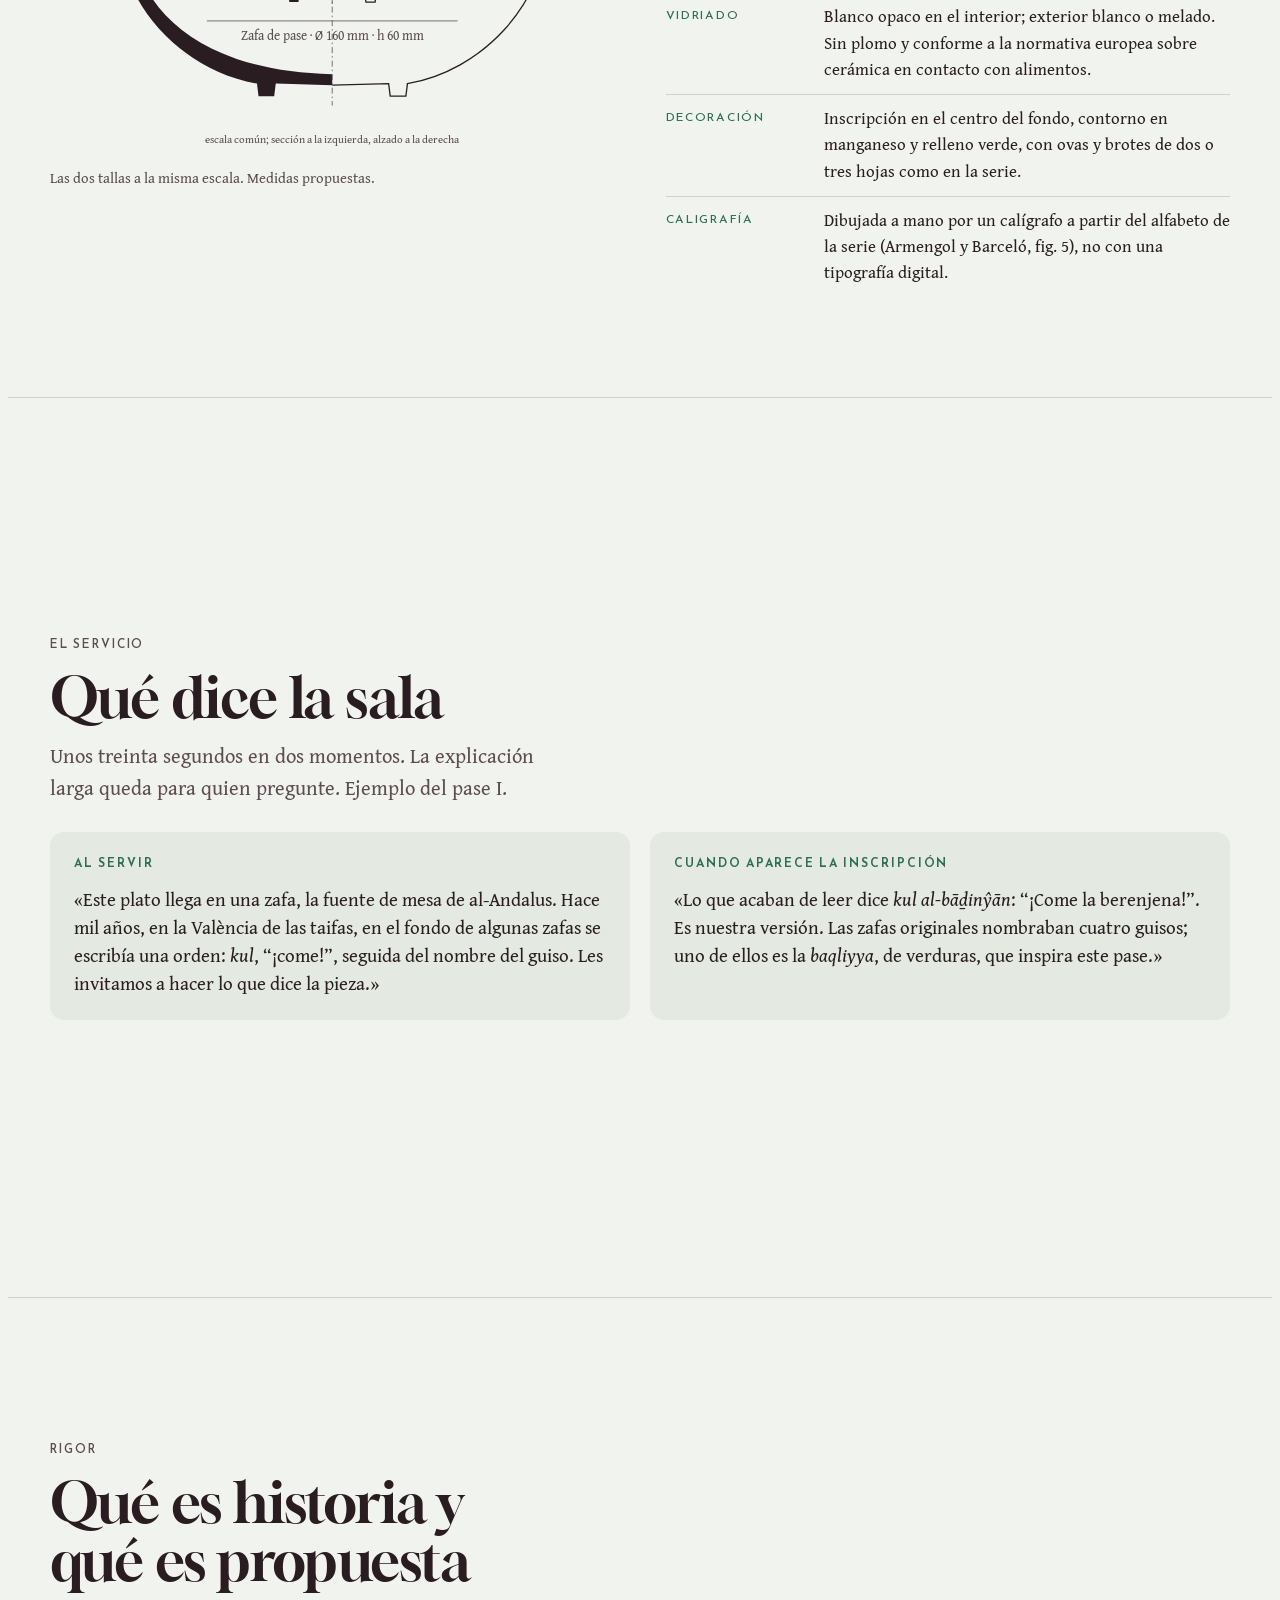
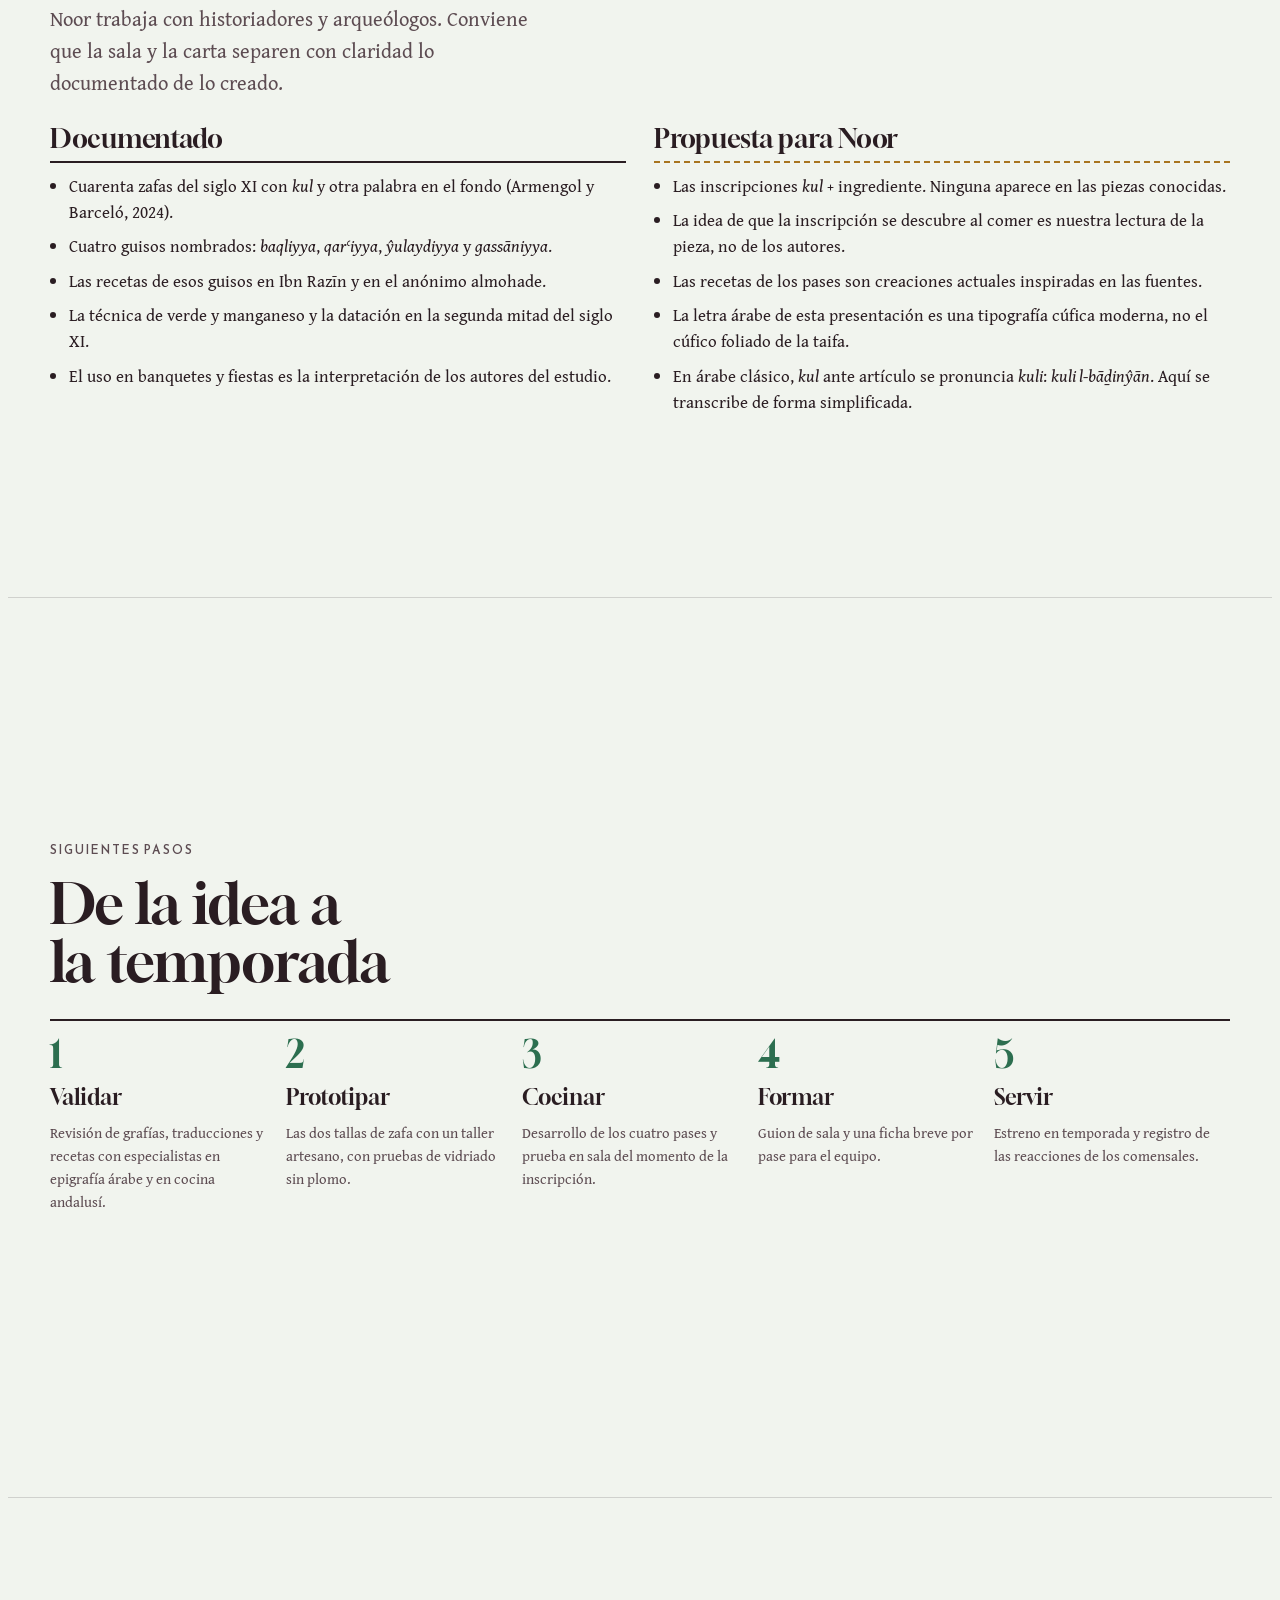
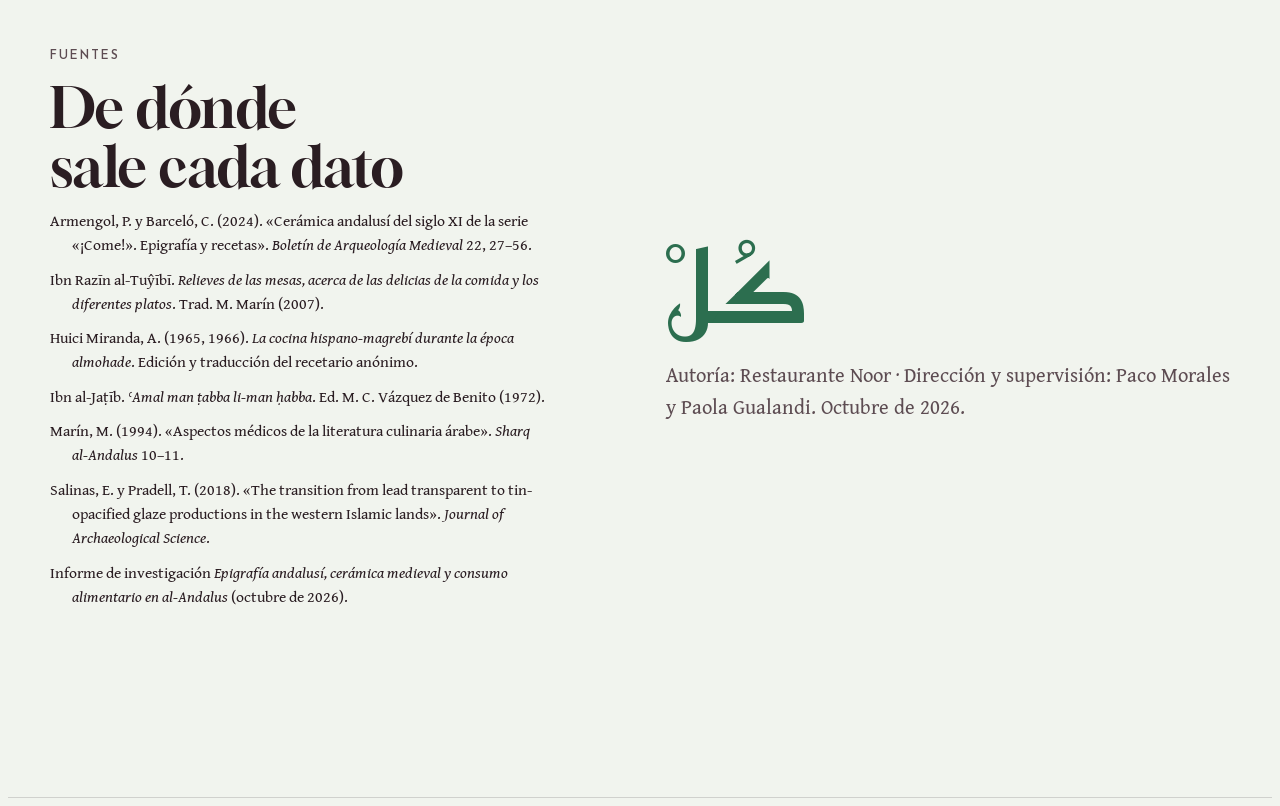
==== commit 82fd6a26: "Publicar la version final de la presentacion y corregir el README - index.html y 02_Propuesta_Noor_Z" ====
--- a/index.html
+++ b/index.html
@@ -10,11 +10,10 @@
 <head>
   <meta charset="utf-8">
   <meta name="viewport" content="width=device-width, initial-scale=1.0, viewport-fit=cover">
-  <meta name="author" content="Restaurante Noor (Paco Morales & Paola Gualandi)">
+  <meta name="author" content="Autoría: Restaurante Noor · Dirección y supervisión: Paco Morales y Paola Gualandi">
   <meta name="copyright" content="Restaurante Noor">
   <meta name="description" content="Propuesta gastronómica y de vajilla inspirada en la epigrafía cúfica de zafas andalusíes del siglo XI para Restaurante Noor. Autoría: Restaurante Noor.">
   <title>¡Come! (Kul) · Noor (Paco Morales & Paola Gualandi)</title>
-<meta name="claude:viewport-fit-sides" content="cover">
 <link rel="preconnect" href="https://fonts.googleapis.com">
 <link rel="preconnect" href="https://fonts.gstatic.com" crossorigin>
 <link rel="stylesheet" href="https://fonts.googleapis.com/css2?family=Gloock&family=Gentium+Book+Plus:ital,wght@0,400;0,700;1,400&family=Reem+Kufi:wght@400;500;600;700&family=Amiri&display=swap">
@@ -264,7 +263,17 @@
   .slide { min-height: 167mm; height: 167mm; overflow: hidden; break-after: page; page-break-after: always; border: 0; padding-block: 10mm; padding-inline: 14mm; }
   .dock, .zafa-controls, .zafa-stage canvas, .zafa-cap .hint, .pantry-bar .btn { display: none !important; }
   .zafa-cap .reading { display: grid !important; }
-  .zafa-stage { width: 70mm; }
+  .zafa-stage { width: 62mm; }
+  .two { grid-template-columns: minmax(0, 1fr) minmax(0, 1fr) !important; gap: 10mm; }
+  .dishes { grid-template-columns: repeat(4, minmax(0, 1fr)) !important; }
+  .trio { grid-template-columns: repeat(3, minmax(0, 1fr)) !important; }
+  .trio > div + div { border-top: 0 !important; border-left: 1px solid var(--line) !important; padding-left: 16px !important; }
+  .traps, .script, .ledger { grid-template-columns: repeat(2, minmax(0, 1fr)) !important; }
+  .traps { grid-template-columns: repeat(3, minmax(0, 1fr)) !important; }
+  .road { grid-template-columns: repeat(5, minmax(0, 1fr)) !important; }
+  .drawing { max-height: 78mm; }
+  .blocks { gap: 8px; }
+  .pase .blocks p, .specs p { font-size: .95rem; }
   .item .verdict, .item .why { display: block; }
   .item.no .name { text-decoration: line-through; }
   .pantry { grid-template-columns: repeat(5, minmax(0, 1fr)); gap: 5px; }
@@ -632,7 +641,7 @@
     </div>
     <div style="display:grid; gap:12px; justify-items:start">
       <p class="closing" lang="ar" dir="rtl">كُلْ</p>
-      <p class="lead">Autoría y desarrollo: Restaurante Noor, bajo la dirección y supervisión de Paco Morales y Paola Gualandi. Octubre de 2026.</p>
+      <p class="lead">Autoría: Restaurante Noor · Dirección y supervisión: Paco Morales y Paola Gualandi. Octubre de 2026.</p>
     </div>
   </div>
 </section>
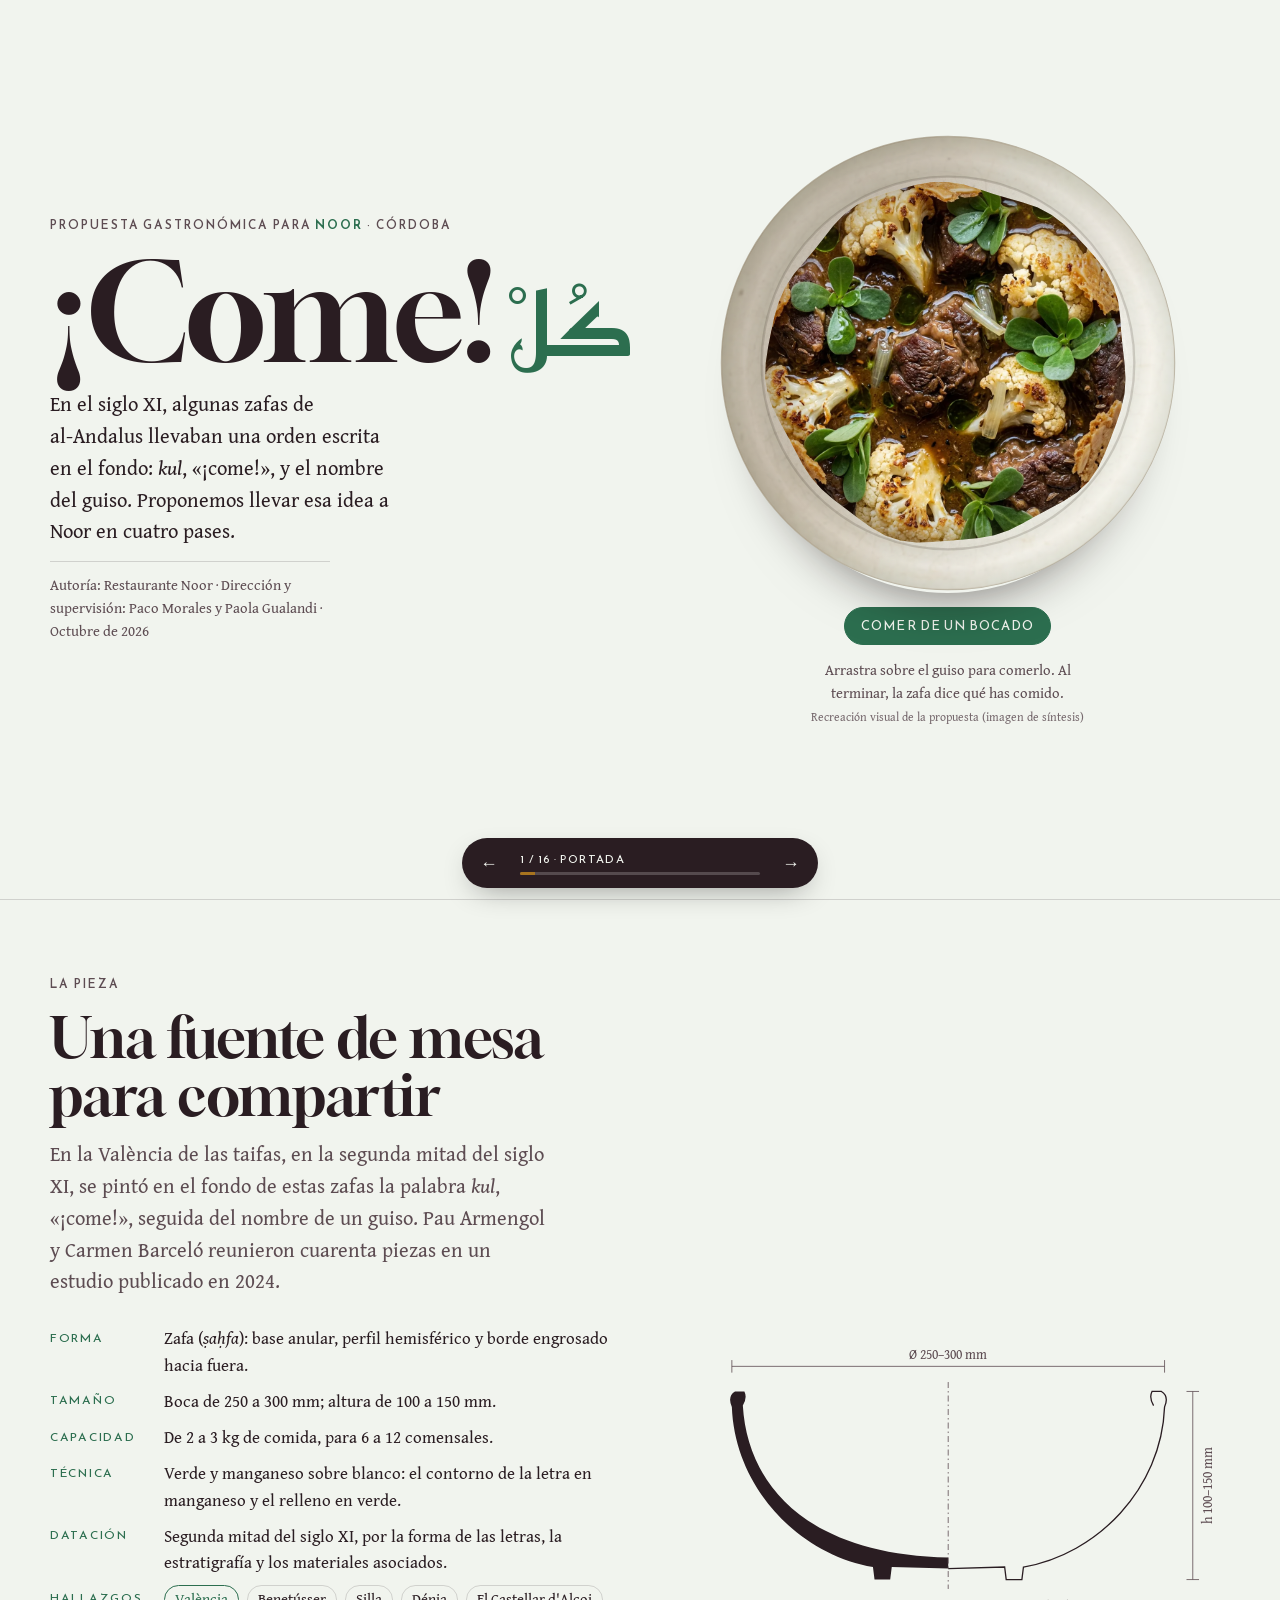
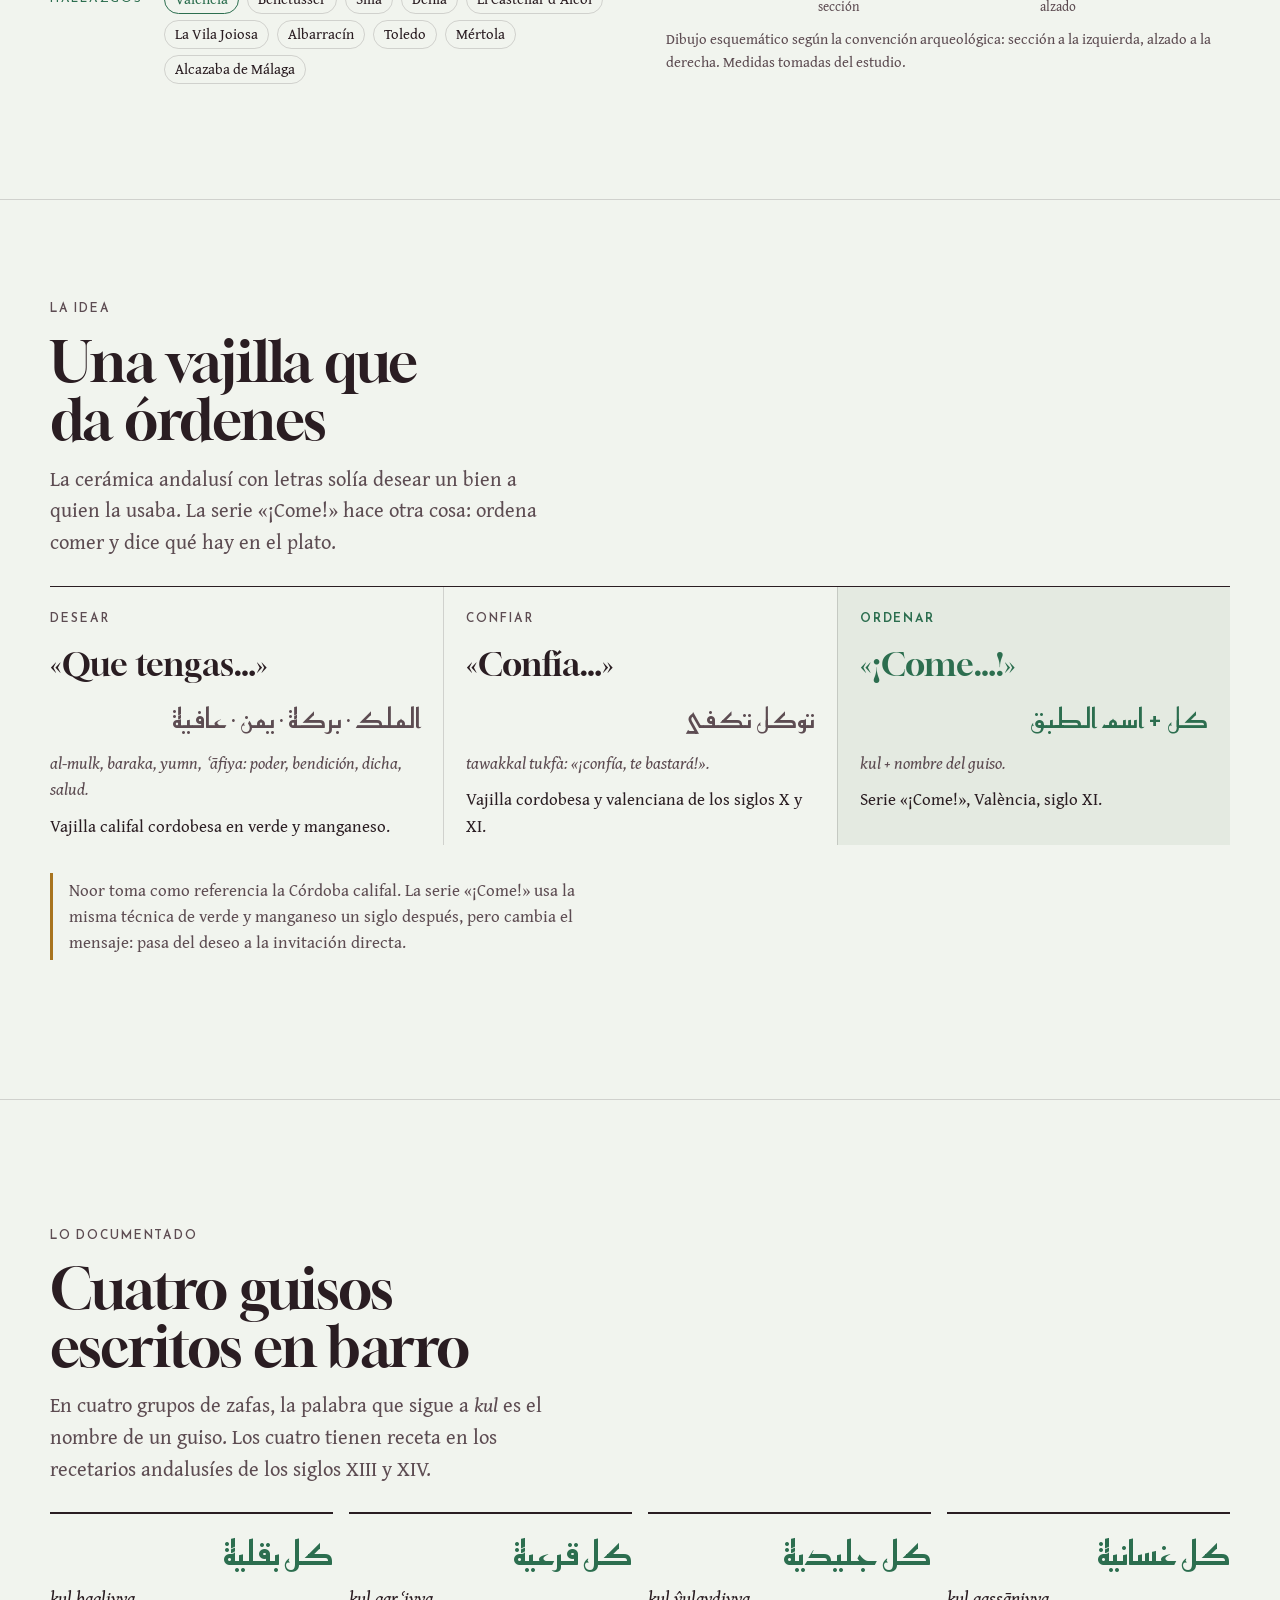
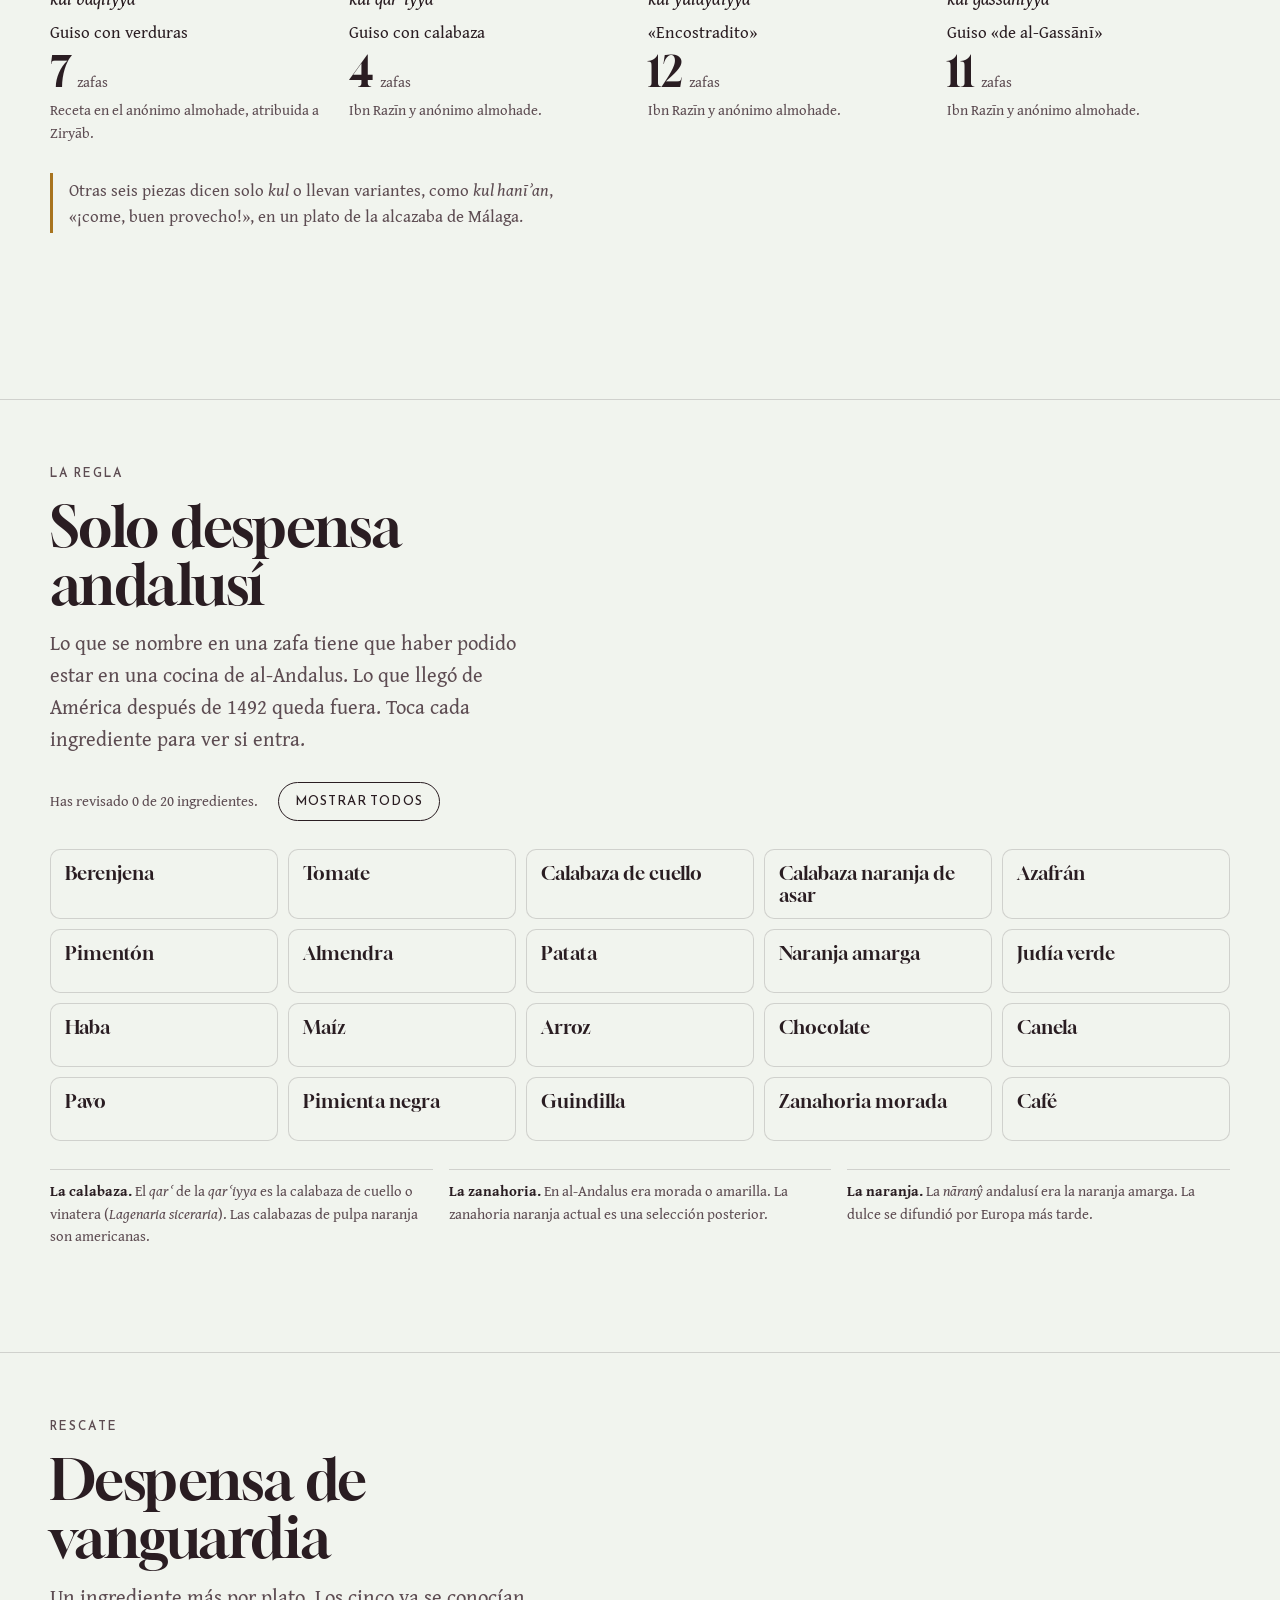
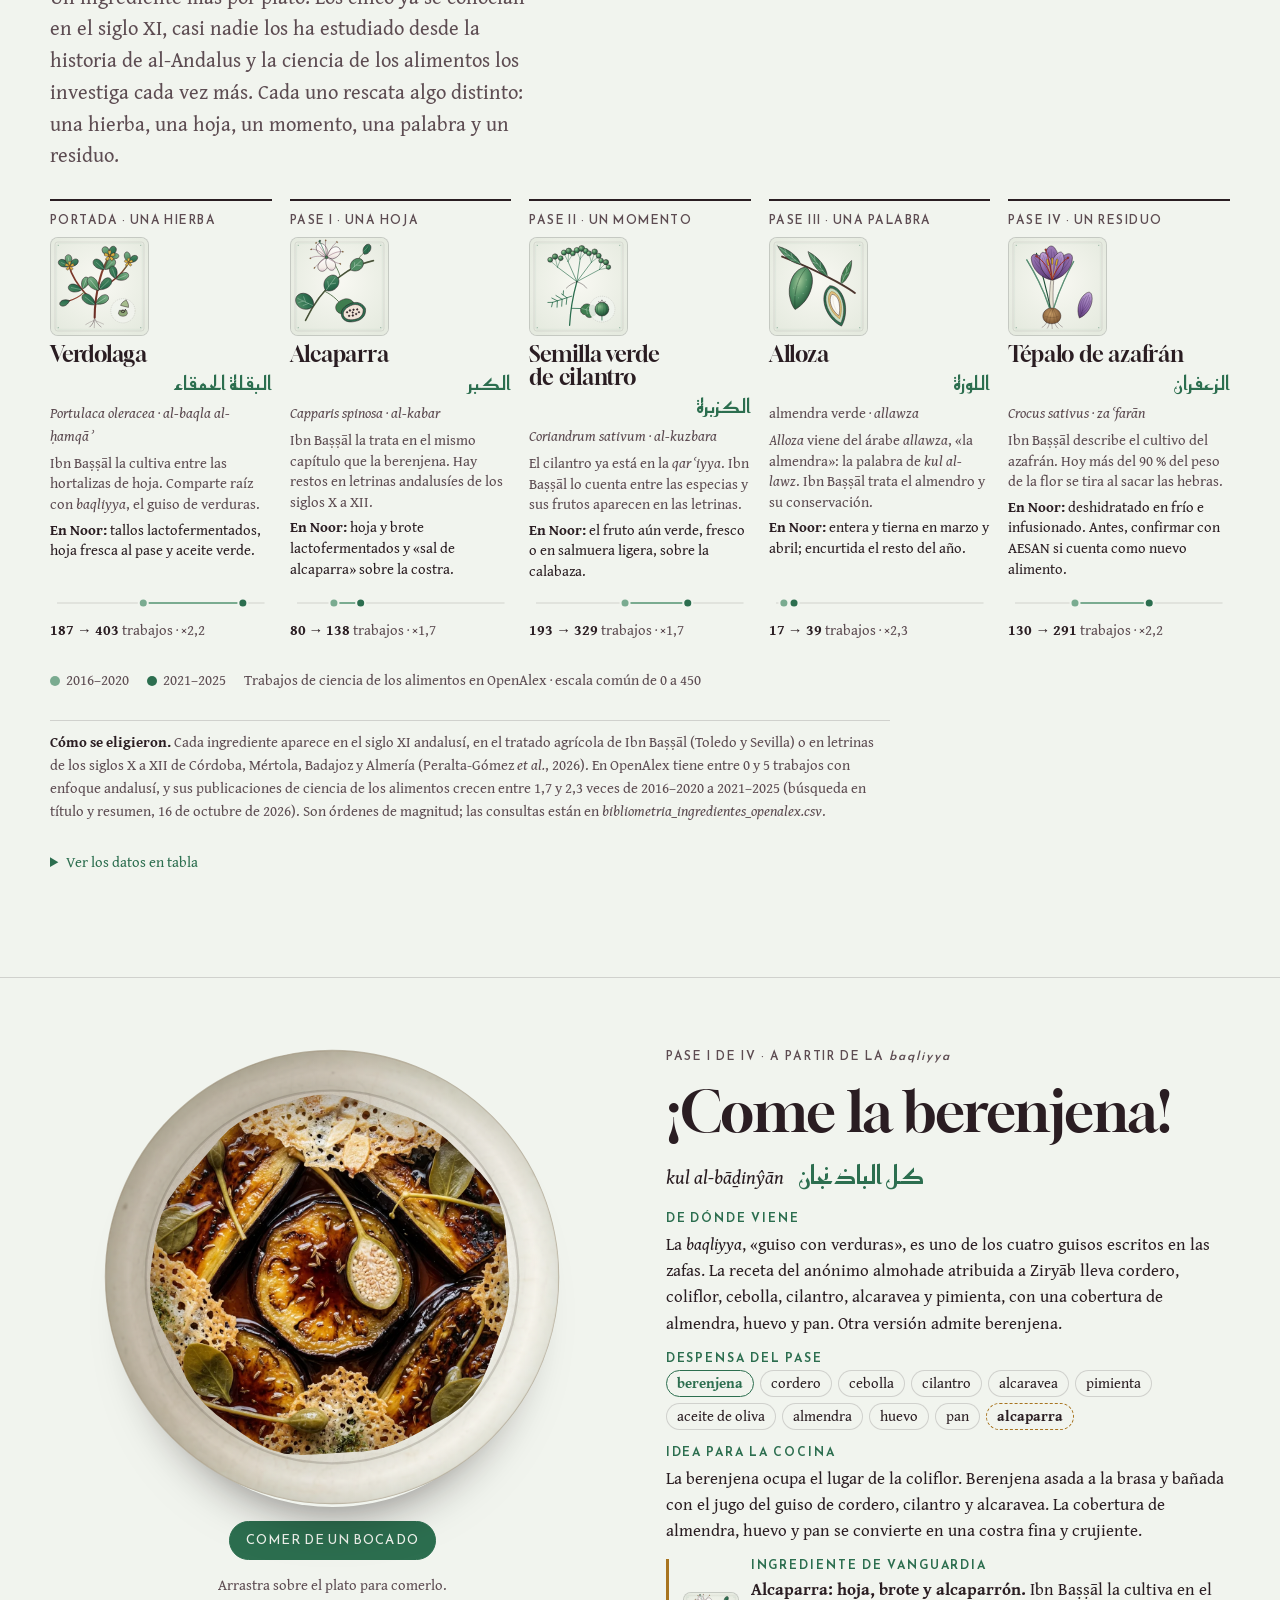
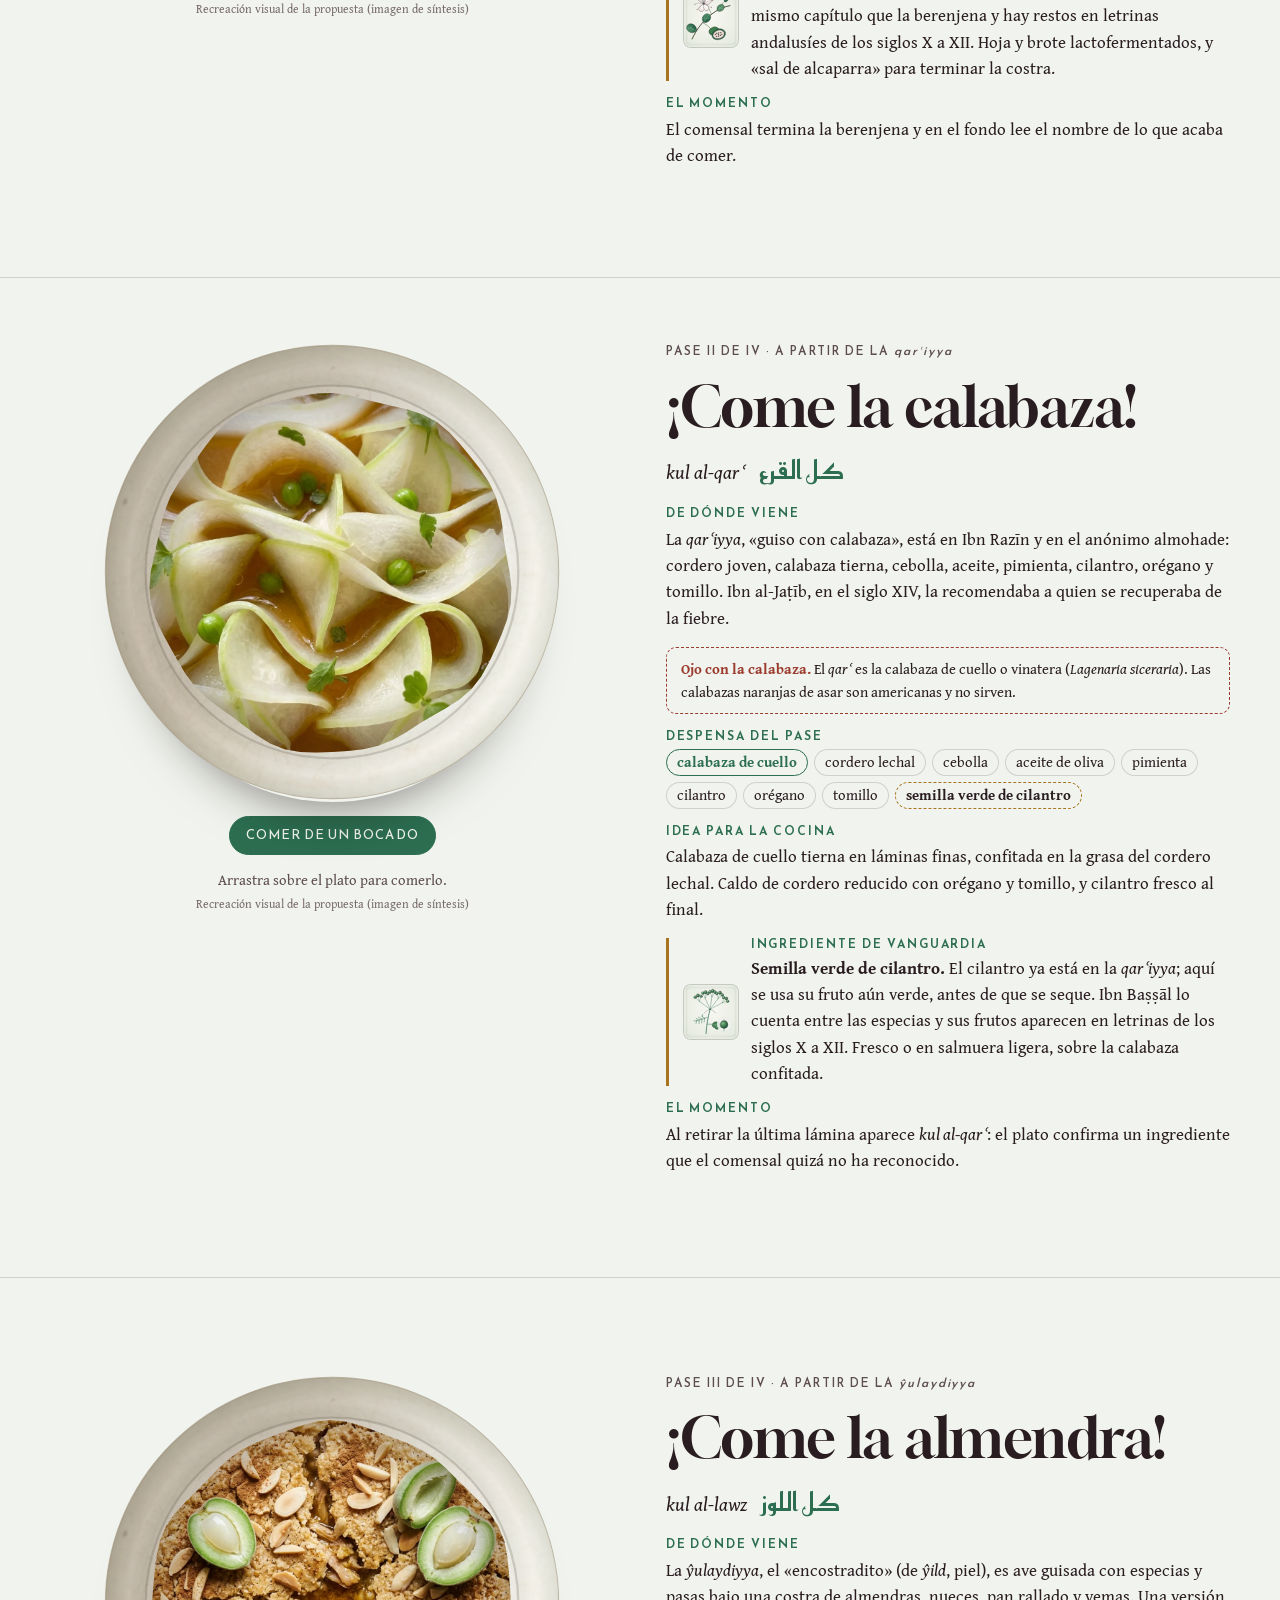
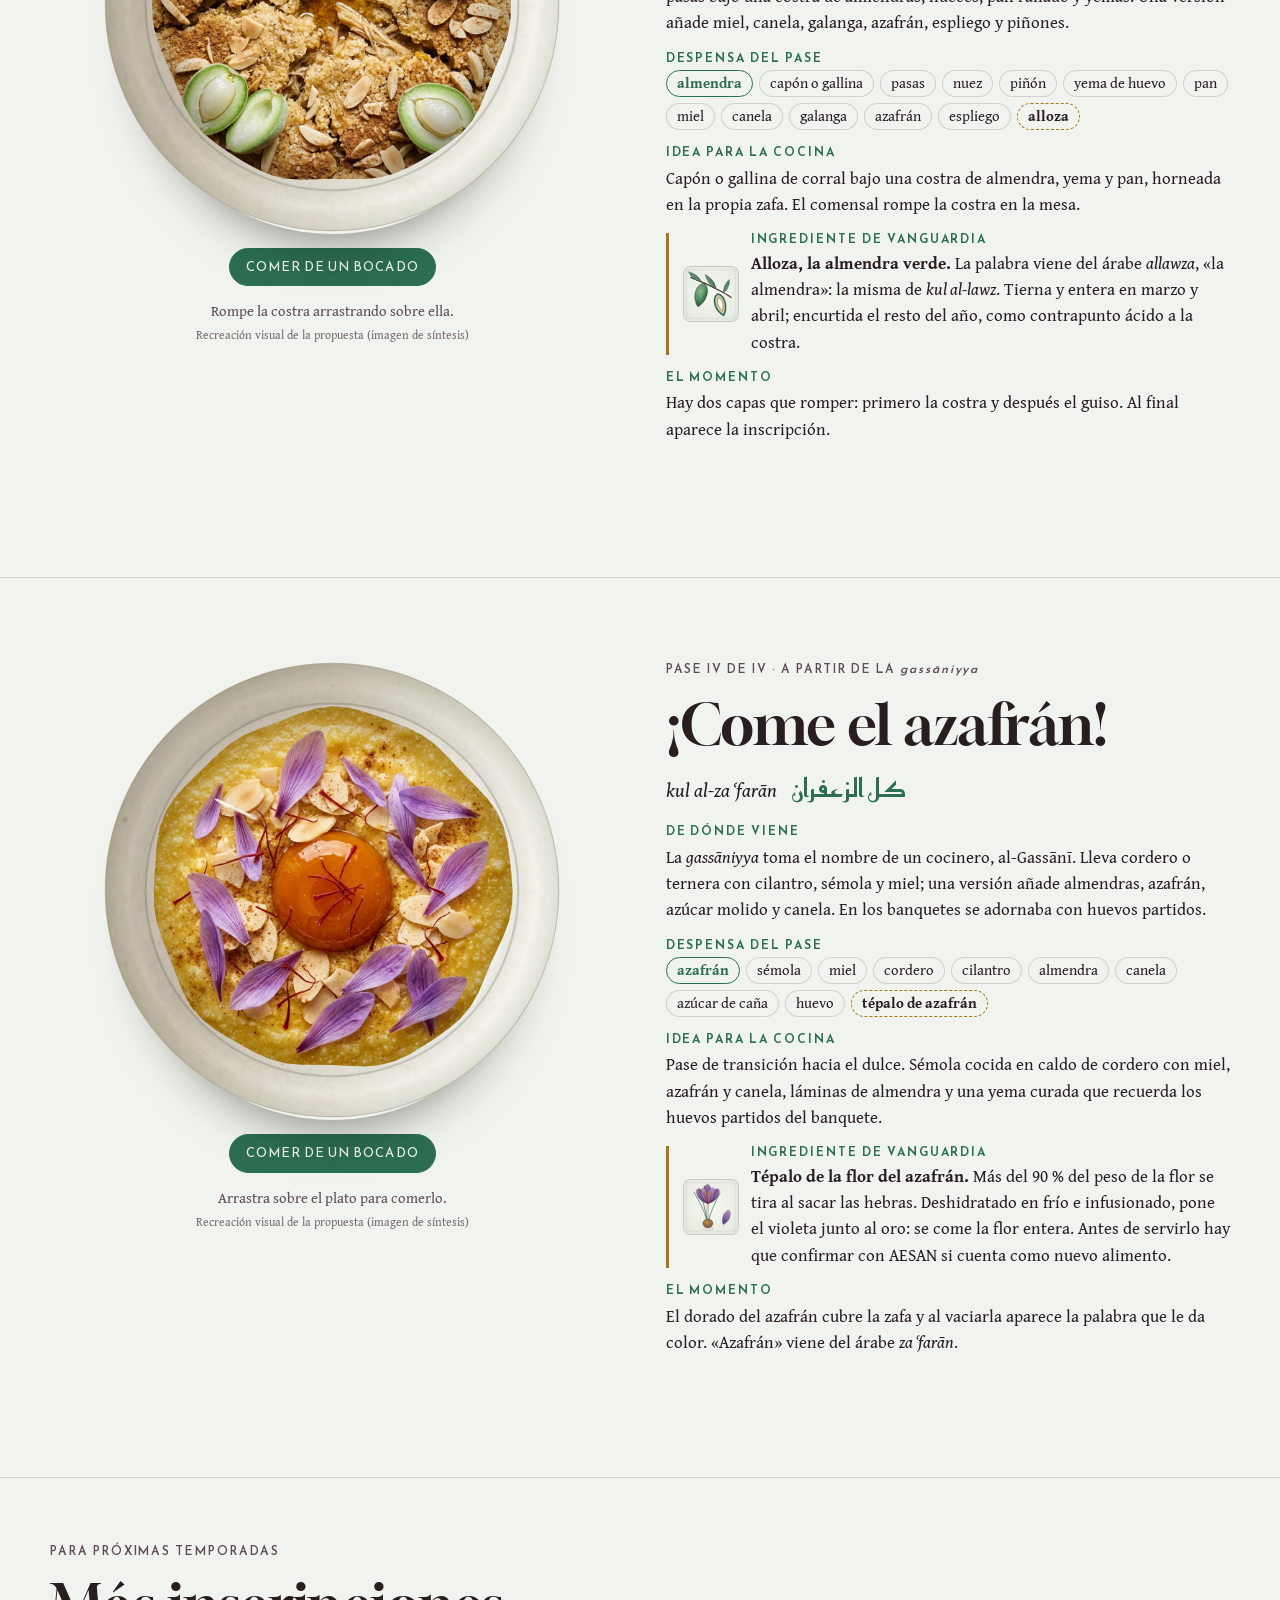
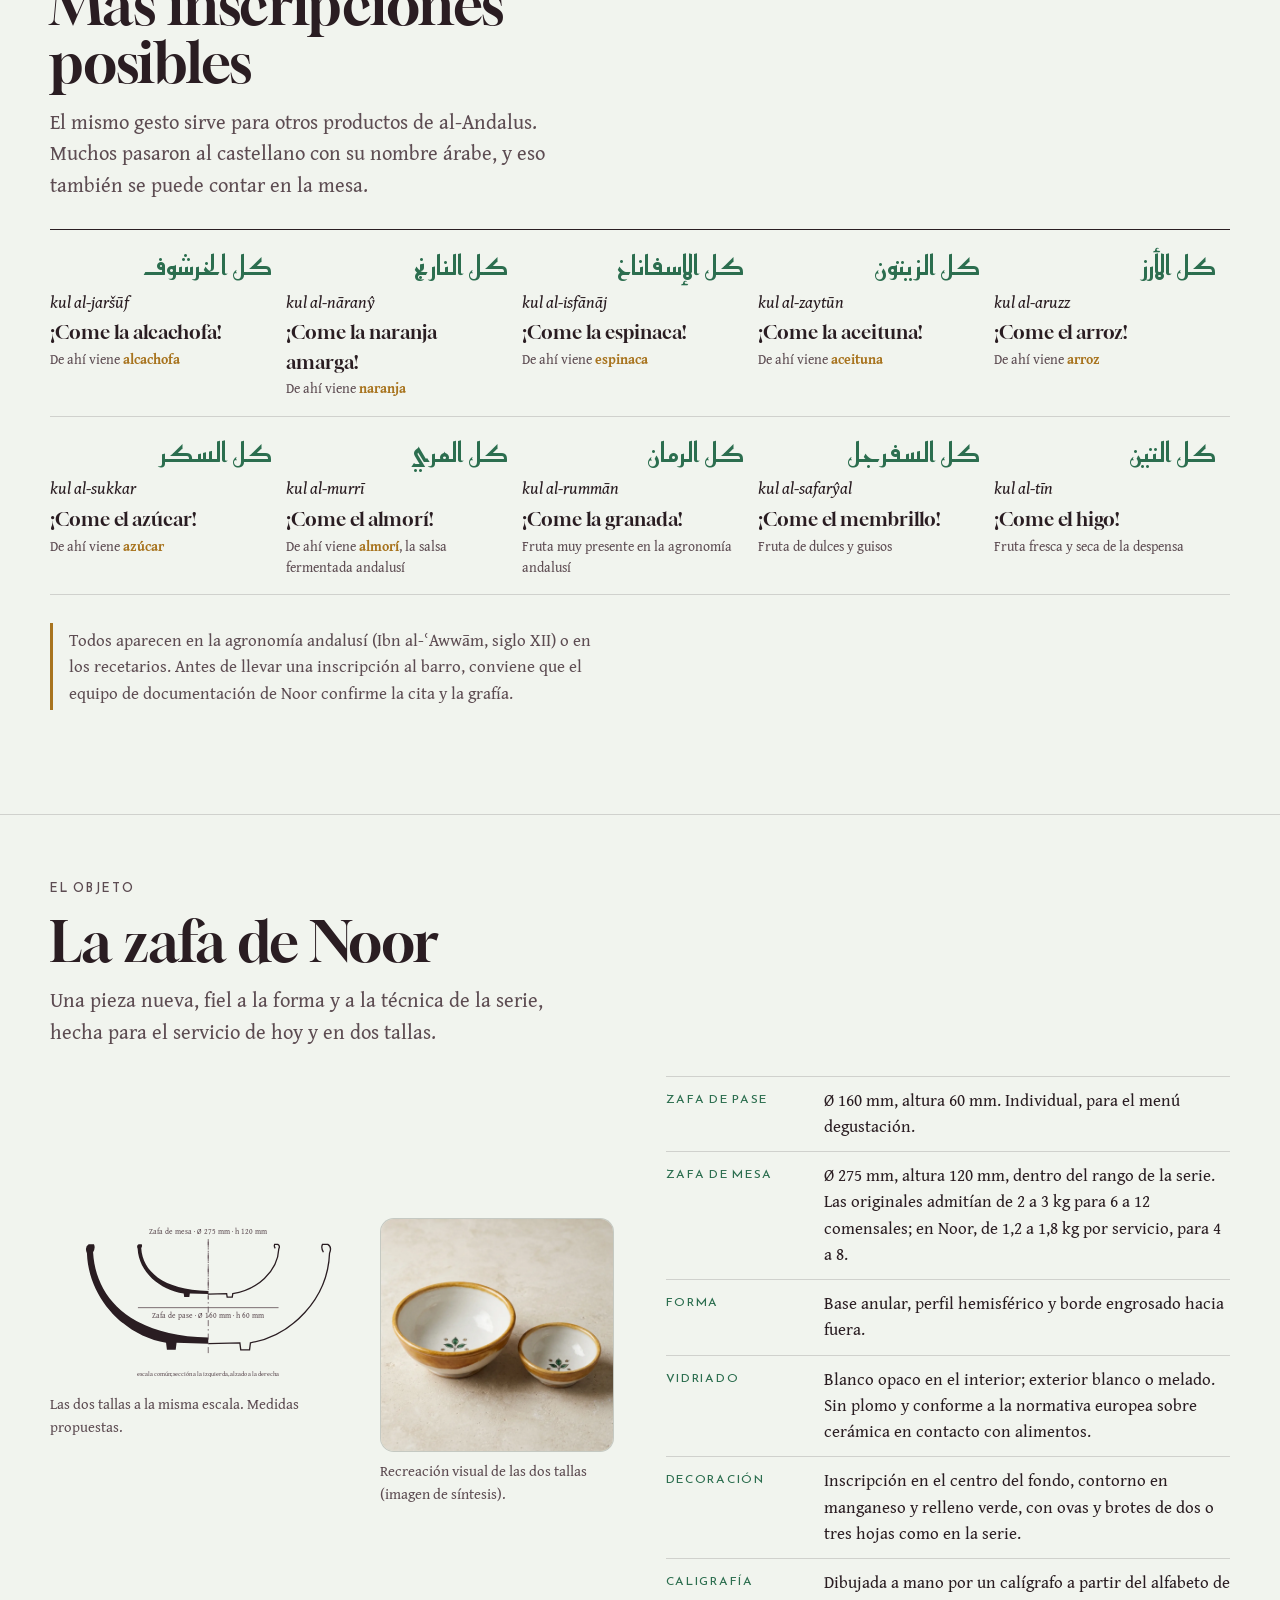
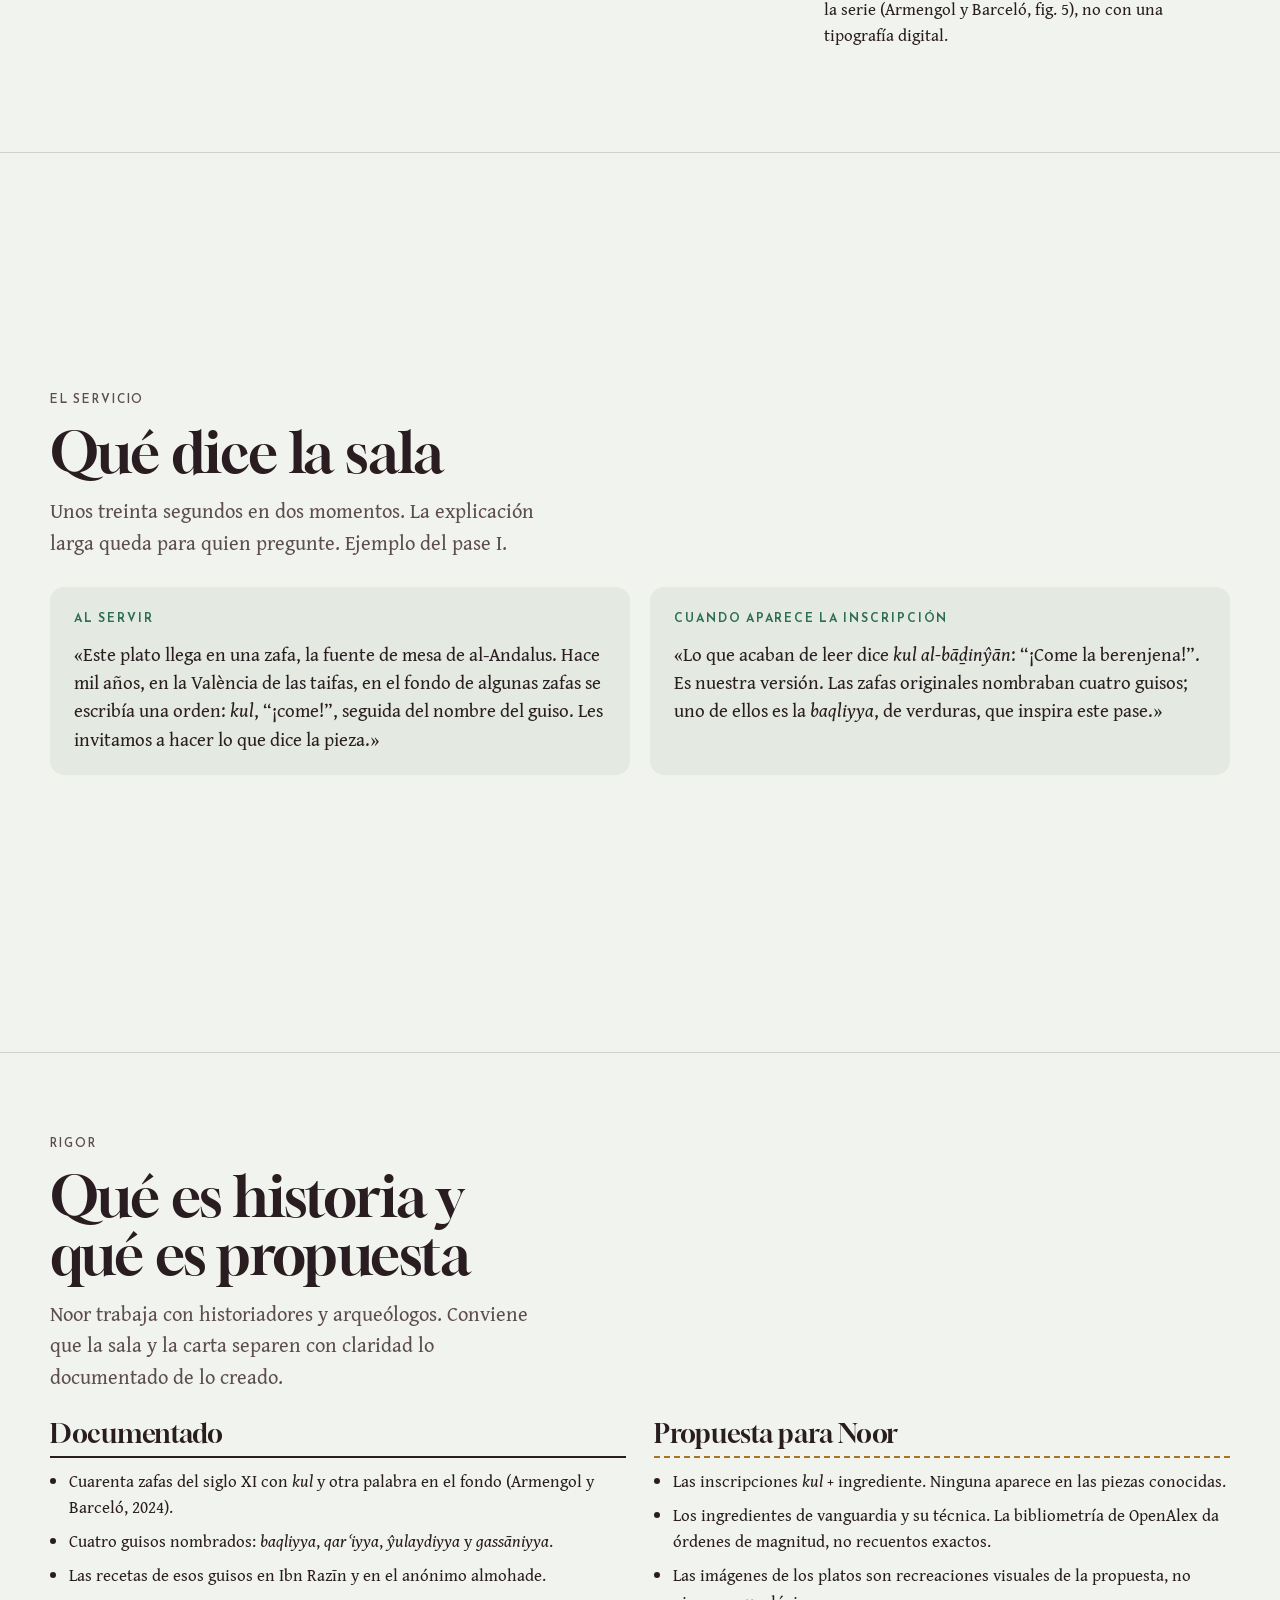
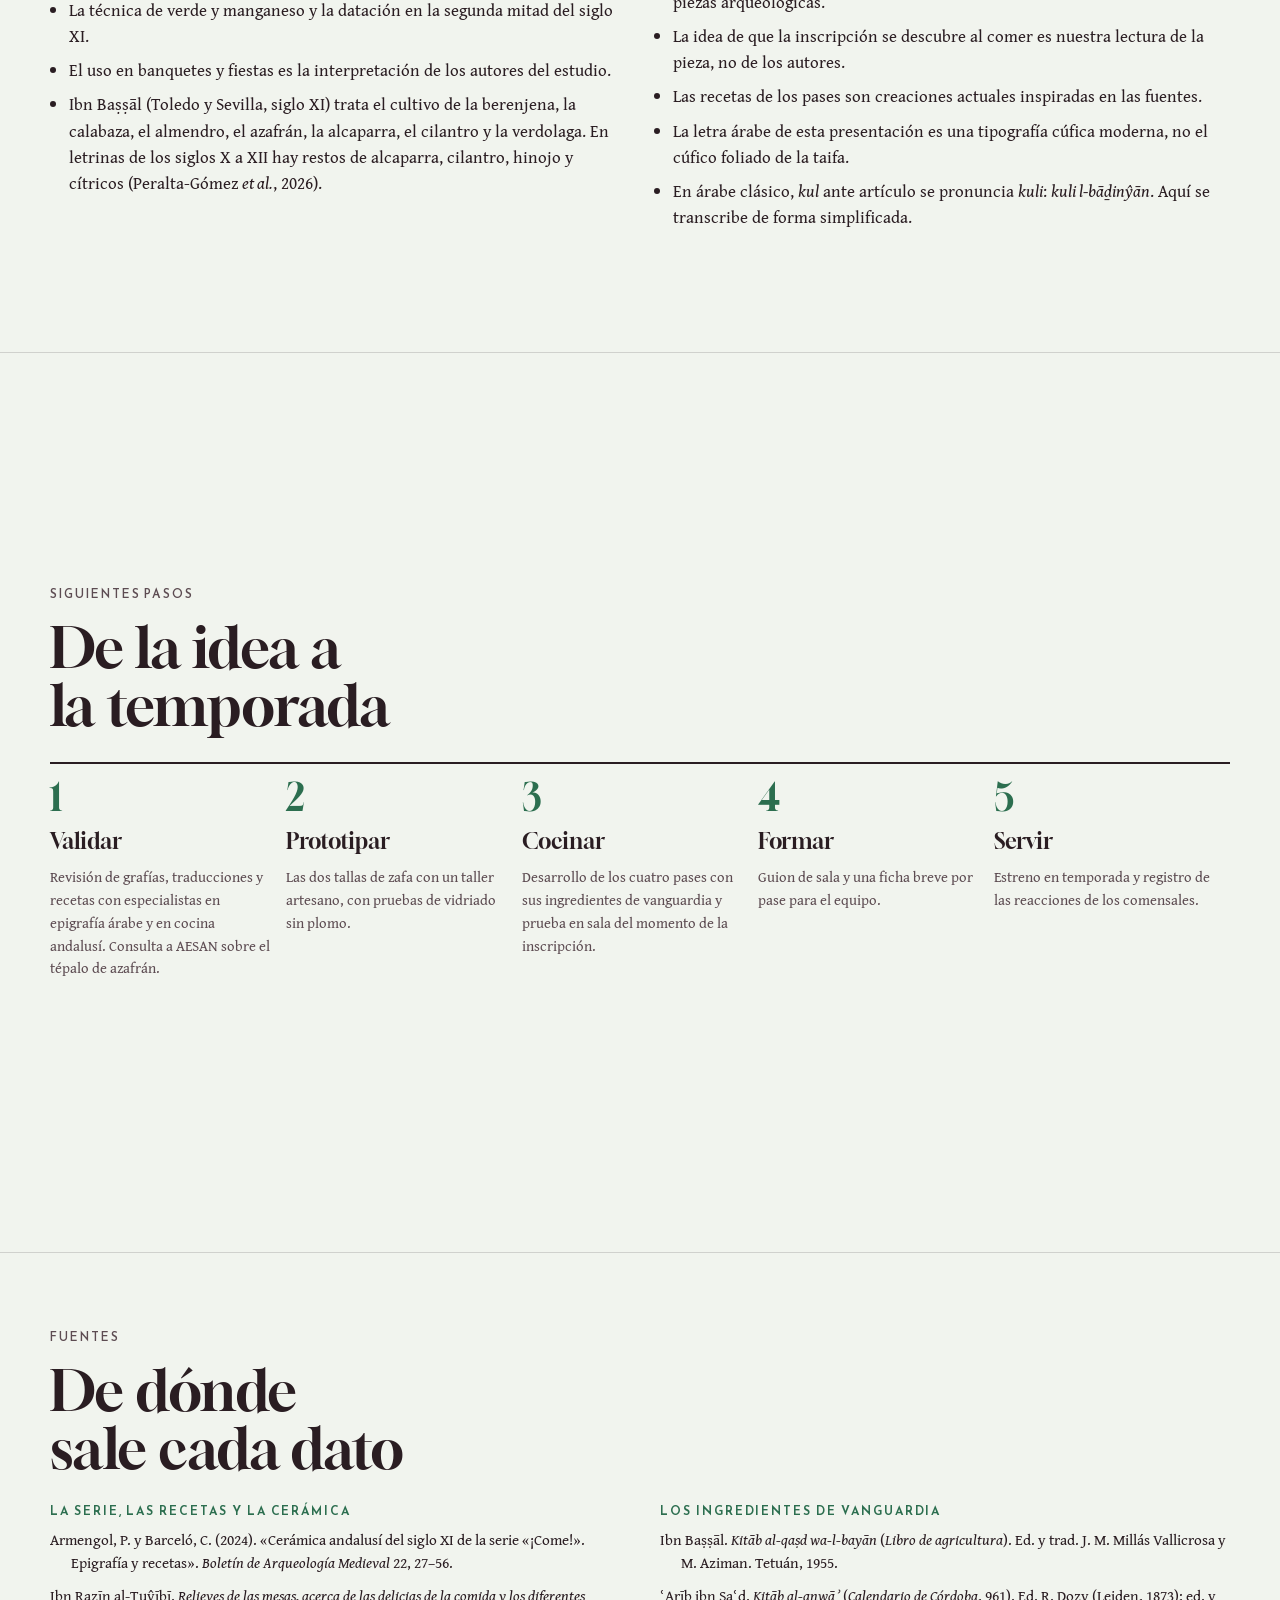
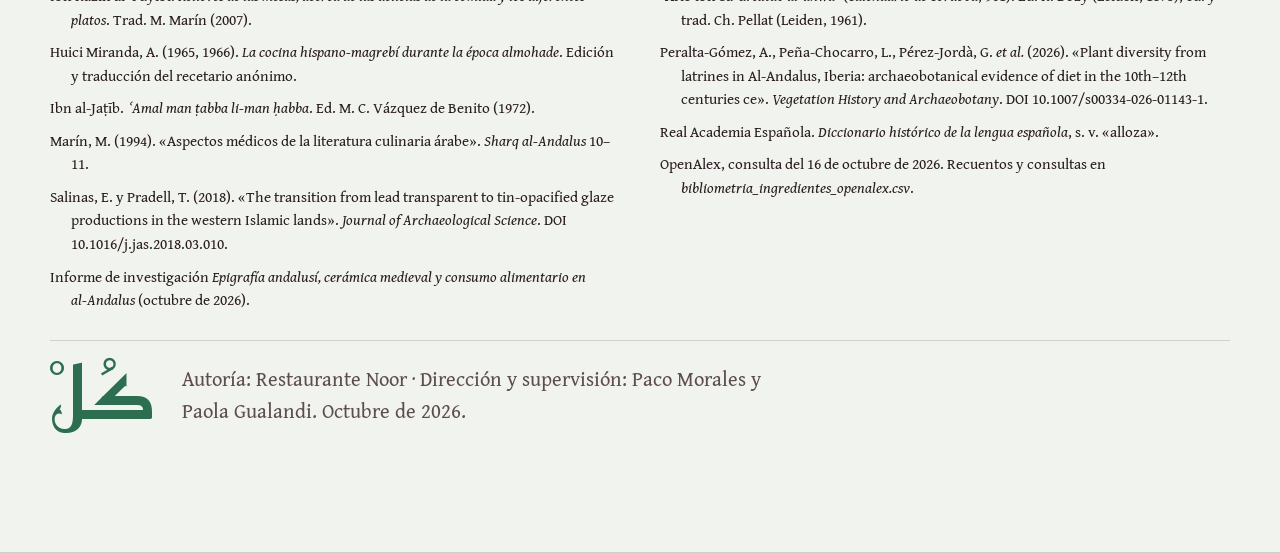
==== commit 6ba9b7b4: "Integrar despensa de vanguardia, recreaciones visuales de platos, laminas botanicas y PDF de 16 lami" ====
--- a/index.html
+++ b/index.html
@@ -14,9 +14,21 @@
   <meta name="copyright" content="Restaurante Noor">
   <meta name="description" content="Propuesta gastronómica y de vajilla inspirada en la epigrafía cúfica de zafas andalusíes del siglo XI para Restaurante Noor. Autoría: Restaurante Noor.">
   <title>¡Come! (Kul) · Noor (Paco Morales & Paola Gualandi)</title>
-<link rel="preconnect" href="https://fonts.googleapis.com">
-<link rel="preconnect" href="https://fonts.gstatic.com" crossorigin>
-<link rel="stylesheet" href="https://fonts.googleapis.com/css2?family=Gloock&family=Gentium+Book+Plus:ital,wght@0,400;0,700;1,400&family=Reem+Kufi:wght@400;500;600;700&family=Amiri&display=swap">
+  <link rel="icon" href="assets/favicon.svg" type="image/svg+xml">
+  <link rel="canonical" href="https://leogallardo97-bit.github.io/zafas-kul-noor/">
+  <meta property="og:type" content="website">
+  <meta property="og:locale" content="es_ES">
+  <meta property="og:site_name" content="¡Come! (كُلْ · Kul) · Restaurante Noor">
+  <meta property="og:title" content="¡Come! (كُلْ · Kul) · Propuesta gastronómica para Noor">
+  <meta property="og:description" content="Zafas andalusíes del siglo XI que ordenan «¡come!» y nombran el guiso: cuatro pases y una despensa de vanguardia. Autoría: Restaurante Noor · Dirección y supervisión: Paco Morales y Paola Gualandi.">
+  <meta property="og:url" content="https://leogallardo97-bit.github.io/zafas-kul-noor/">
+  <meta property="og:image" content="https://leogallardo97-bit.github.io/zafas-kul-noor/assets/img/og-kul.jpg">
+  <meta property="og:image:width" content="1200">
+  <meta property="og:image:height" content="630">
+  <meta property="og:image:alt" content="Portada de la propuesta: «¡Come!» y una zafa con la inscripción cúfica كل بقلية en verde y manganeso sobre blanco de estaño.">
+  <meta name="twitter:card" content="summary_large_image">
+<link rel="stylesheet" href="assets/fonts/fonts.css">
+<link rel="preload" as="image" href="assets/img/plato-baqliyya.webp" type="image/webp">
 <style>
 /* Layout: una secuencia vertical de láminas a pantalla completa; cada lámina es una página de la propuesta, con la zafa como objeto central. */
 :root {
@@ -34,6 +46,9 @@
   --glaze-edge: #d9ddd2;
   --ink-green: #3f7d4f;
   --ink-mn: #2b1e1f;
+  /* minigráficos: un tono en dos pasos (2016–2020 → 2021–2025), validados como rampa ordinal */
+  --t-a: #7aab90;
+  --t-b: #2c6e4f;
 
   --f-display: "Gloock", "Georgia", "Times New Roman", serif;
   --f-body: "Gentium Book Plus", "Gentium Plus", "Charis SIL", "Georgia", serif;
@@ -52,17 +67,21 @@
     --tin: #18120f; --tin-2: #231b1a; --ink: #eceee6; --ink-2: #b9aea9;
     --copper: #6fbf8f; --melado: #d9a653; --line: rgba(236, 238, 230, .16);
     --ok: #6fbf8f; --no: #e08a74; color-scheme: dark;
+    --t-a: #3d7a59; --t-b: #6fbf8f;
   }
 }
 :root[data-theme="dark"] {
   --tin: #18120f; --tin-2: #231b1a; --ink: #eceee6; --ink-2: #b9aea9;
   --copper: #6fbf8f; --melado: #d9a653; --line: rgba(236, 238, 230, .16);
   --ok: #6fbf8f; --no: #e08a74; color-scheme: dark;
+  --t-a: #3d7a59; --t-b: #6fbf8f;
 }
 
 html { scroll-snap-type: y proximity; scroll-behavior: auto; }
-body { background: var(--tin); color: var(--ink); font-family: var(--f-body); font-size: var(--fs-body); line-height: 1.55; }
+body { margin: 0; background: var(--tin); color: var(--ink); font-family: var(--f-body); font-size: var(--fs-body); line-height: 1.55; }
 * { box-sizing: border-box; }
+[hidden] { display: none !important; }
+.nw { white-space: nowrap; }
 h1, h2, h3 { font-family: var(--f-display); font-weight: 400; line-height: 1.04; margin: 0; text-wrap: balance; letter-spacing: -.01em; }
 p { margin: 0; }
 [lang="ar"] { font-family: var(--f-kufi); }
@@ -98,12 +117,13 @@
 
 /* Zafa interactiva */
 .zafa { margin: 0; display: grid; gap: 14px; justify-items: center; }
-.zafa-stage { position: relative; width: min(100%, 460px); aspect-ratio: 1; max-width: 100%; }
+.zafa-stage { position: relative; width: min(100%, 460px, 56vh); width: min(100%, 460px, 56dvh); aspect-ratio: 1; max-width: 100%; }
 .zafa-stage svg, .zafa-stage canvas { position: absolute; inset: 0; width: 100%; height: 100%; }
 .zafa-stage canvas { touch-action: none; cursor: grab; transition: opacity .9s ease; border-radius: 50%; }
 .zafa-stage canvas:active { cursor: grabbing; }
 .zafa-stage canvas.gone { opacity: 0; pointer-events: none; }
 .zafa-stage .plate-shadow { position: absolute; inset: 4% 4% 0; border-radius: 50%; box-shadow: 0 30px 50px -28px rgba(20, 10, 10, .55); }
+.zafa-stage .print-dish { display: none; }
 .zafa-controls { display: flex; gap: 10px; flex-wrap: wrap; justify-content: center; }
 .btn { border: 1px solid var(--ink); background: transparent; padding: 8px 16px; border-radius: 999px; cursor: pointer; font-family: var(--f-kufi); font-size: .82rem; letter-spacing: .08em; text-transform: uppercase; }
 .btn:hover { background: var(--ink); color: var(--tin); }
@@ -113,6 +133,7 @@
 .zafa-cap .reading { display: grid; gap: 2px; color: var(--ink); }
 .zafa-cap .reading .ar-line { font-family: var(--f-kufi); font-size: 1.5rem; color: var(--copper); font-weight: 600; }
 .zafa-cap .reading .es { font-family: var(--f-display); font-size: 1.35rem; }
+.zafa-cap .synth-note { display: block; font-size: .74rem; color: var(--ink-2); opacity: .82; margin-top: 3px; }
 
 /* La pieza */
 .facts { display: grid; grid-template-columns: max-content minmax(0, 1fr); gap: 10px 22px; margin: 0; }
@@ -173,7 +194,53 @@
 .traps b { color: var(--ink); font-weight: 700; }
 @media (max-width: 760px) { .traps { grid-template-columns: minmax(0, 1fr); } }
 
+/* Despensa de vanguardia */
+.vgrid { display: grid; grid-template-columns: repeat(5, minmax(0, 1fr)); gap: 18px; }
+@media (max-width: 1080px) { .vgrid { grid-template-columns: repeat(3, minmax(0, 1fr)); } }
+@media (max-width: 760px) { .vgrid { grid-template-columns: repeat(2, minmax(0, 1fr)); } }
+@media (max-width: 480px) { .vgrid { grid-template-columns: minmax(0, 1fr); } }
+.vcard { border-top: 2px solid var(--ink); padding-top: 10px; display: flex; flex-direction: column; gap: 5px; min-width: 0; }
+.vcard .trend { margin-top: auto; padding-top: 4px; }
+.vcard .label { letter-spacing: .12em; }
+.vcard h3 { font-size: 1.38rem; }
+.vcard .ar { font-family: var(--f-kufi); font-size: 1.22rem; color: var(--copper); font-weight: 600; line-height: 1.35; }
+.vcard .lat { font-size: var(--fs-small); color: var(--ink-2); }
+.vcard .ev, .vcard .tech { font-size: var(--fs-small); line-height: 1.4; }
+.vcard .ev { color: var(--ink-2); }
+.vcard .plate { margin: 2px 0; width: clamp(78px, 11vh, 112px); width: clamp(78px, 11dvh, 112px); aspect-ratio: 1; border-radius: 8px; overflow: hidden; background: var(--tin-2); border: 1px solid var(--line); }
+.vcard .plate img { width: 100%; height: 100%; object-fit: cover; display: block; }
+.trend { margin: 2px 0 0; display: grid; gap: 2px; }
+.trend svg { width: 100%; height: auto; display: block; overflow: visible; }
+.trend .track { stroke: var(--line); stroke-width: 1; }
+.trend .link { stroke: var(--t-a); stroke-width: 2; stroke-linecap: round; }
+.trend .dot-a { fill: var(--t-a); stroke: var(--tin); stroke-width: 2; }
+.trend .dot-b { fill: var(--t-b); stroke: var(--tin); stroke-width: 2; }
+.trend .hit { fill: transparent; outline: none; }
+.trend .hit:focus-visible { stroke: var(--copper); stroke-width: 1.5; }
+.trend figcaption { font-size: var(--fs-small); color: var(--ink-2); font-variant-numeric: tabular-nums; }
+.trend figcaption b { color: var(--ink); font-weight: 700; }
+.vlegend { display: flex; flex-wrap: wrap; gap: 6px 18px; align-items: center; font-size: var(--fs-small); color: var(--ink-2); margin: 0; padding: 0; list-style: none; }
+.vlegend li { display: inline-flex; align-items: center; gap: 6px; }
+.vlegend .sw { width: 10px; height: 10px; border-radius: 50%; display: inline-block; }
+.method { font-size: var(--fs-small); color: var(--ink-2); border-top: 1px solid var(--line); padding-top: 10px; max-width: 120ch; }
+.method b { color: var(--ink); }
+.vdata summary { cursor: pointer; font-size: var(--fs-small); color: var(--copper); width: max-content; }
+.vdata .scroll { overflow-x: auto; }
+.vdata table { border-collapse: collapse; font-size: .86rem; margin-top: 8px; font-variant-numeric: tabular-nums; }
+.vdata th, .vdata td { text-align: left; padding: 4px 14px 4px 0; border-bottom: 1px solid var(--line); vertical-align: top; }
+.vdata th { font-weight: 700; }
+.vdata thead th + th { text-align: right; }
+.vdata td.n { text-align: right; }
+.vtip { position: fixed; z-index: 20; pointer-events: none; background: var(--ink); color: var(--tin); border-radius: 8px; padding: 6px 10px; font-size: .82rem; line-height: 1.35; box-shadow: 0 8px 24px -10px rgba(0, 0, 0, .5); }
+.vtip b { font-size: 1rem; font-weight: 700; }
+.vtip .key { display: inline-block; width: 12px; height: 2px; vertical-align: middle; margin-right: 6px; }
+
 /* Pases */
+@media (min-width: 861px) {
+  /* el plato acompaña la lectura cuando el texto es más alto que la ventana */
+  .pase .two { align-items: start; }
+  .pase .zafa { position: sticky; top: max(24px, calc(50vh - 290px)); top: max(24px, calc(50dvh - 290px)); }
+}
 .pase .eyebrow-ar { font-family: var(--f-kufi); color: var(--copper); }
 .pase h2 { font-size: var(--fs-h2); }
 .pase .say { display: flex; flex-wrap: wrap; gap: 4px 14px; align-items: baseline; font-size: 1.2rem; }
@@ -186,6 +253,9 @@
 .chips li.star { border-color: var(--copper); color: var(--copper); font-weight: 700; }
 .warn { border: 1px dashed var(--no); border-radius: 10px; padding: 10px 14px; font-size: var(--fs-small); }
 .warn b { color: var(--no); }
+.chips li.vanguard { border-style: dashed; border-color: var(--melado); font-weight: 700; }
+.block.vanguard { border-left: 3px solid var(--melado); padding-left: 14px; display: grid; grid-template-columns: 56px minmax(0, 1fr); gap: 4px 12px; align-items: center; }
+.block.vanguard .vthumb { grid-row: 1 / span 2; width: 56px; height: 56px; border-radius: 8px; border: 1px solid var(--line); background: var(--tin-2); display: block; }
 
 /* Banco de inscripciones */
 .bank { display: grid; grid-template-columns: repeat(auto-fill, minmax(min(100%, 210px), 1fr)); gap: 0; border-top: 1px solid var(--ink); }
@@ -196,7 +266,10 @@
 .bank .etym b { color: var(--melado); font-weight: 700; }
 
 /* Zafa de Noor */
-.sizes { display: grid; grid-template-columns: minmax(0, 1fr); gap: 6px; }
+.sizes { display: grid; grid-template-columns: minmax(0, 1.15fr) minmax(0, .85fr); gap: 14px; align-items: start; }
+@media (max-width: 560px) { .sizes { grid-template-columns: minmax(0, 1fr); } }
+.zafa-render { margin: 0; display: grid; gap: 8px; }
+.zafa-render img { width: 100%; height: auto; aspect-ratio: 1; object-fit: cover; border-radius: 14px; border: 1px solid var(--line); background: var(--tin-2); display: block; }
 .specs { display: grid; gap: 12px; margin: 0; padding: 0; list-style: none; }
 .specs li { display: grid; grid-template-columns: 8.5em minmax(0, 1fr); gap: 14px; border-top: 1px solid var(--line); padding-top: 10px; }
 .specs li span { font-family: var(--f-kufi); font-size: var(--fs-label); letter-spacing: .14em; text-transform: uppercase; color: var(--copper); padding-top: .25em; }
@@ -226,9 +299,13 @@
 @media (max-width: 900px) { .road { grid-template-columns: minmax(0, 1fr); gap: 18px; } }
 
 /* Fuentes */
-.refs { margin: 0; padding: 0; list-style: none; display: grid; gap: 10px; max-width: 80ch; }
-.refs li { padding-left: 1.4em; text-indent: -1.4em; font-size: .98rem; }
-.closing { font-family: var(--f-kufi); font-size: clamp(3rem, 9vw, 6rem); color: var(--copper); line-height: 1.2; font-weight: 600; }
+.refs-cols { display: grid; grid-template-columns: repeat(2, minmax(0, 1fr)); gap: 18px 40px; }
+.refs-cols h3 { font-family: var(--f-kufi); font-size: var(--fs-label); letter-spacing: .16em; text-transform: uppercase; color: var(--copper); font-weight: 600; margin-bottom: 10px; }
+@media (max-width: 760px) { .refs-cols { grid-template-columns: minmax(0, 1fr); } }
+.refs { margin: 0; padding: 0; list-style: none; display: grid; gap: 9px; max-width: 80ch; }
+.refs li { padding-left: 1.4em; text-indent: -1.4em; font-size: .95rem; overflow-wrap: anywhere; }
+.closing-row { display: flex; flex-wrap: wrap; align-items: center; gap: 4px 28px; border-top: 1px solid var(--line); padding-top: 12px; }
+.closing { font-family: var(--f-kufi); font-size: clamp(2.6rem, 6vw, 4.4rem); color: var(--copper); line-height: 1.2; font-weight: 600; }
 
 /* Barra de navegación */
 .dock {
@@ -252,7 +329,7 @@
   .zafa-stage canvas, .dock .bar i { transition: none; }
 }
 
-/* Impresión: una lámina por página, inscripciones visibles */
+/* Impresión: una lámina por página, inscripciones y plato servido visibles */
 @page { size: 297mm 167mm; margin: 0; }
 @media print {
   html { scroll-snap-type: none; font-size: 10.5px; }
@@ -261,9 +338,11 @@
   .zafa-cap { min-height: 0; }
   body { background: #fff; }
   .slide { min-height: 167mm; height: 167mm; overflow: hidden; break-after: page; page-break-after: always; border: 0; padding-block: 10mm; padding-inline: 14mm; }
+  .slide:last-child { break-after: auto; page-break-after: auto; }
   .dock, .zafa-controls, .zafa-stage canvas, .zafa-cap .hint, .pantry-bar .btn { display: none !important; }
   .zafa-cap .reading { display: grid !important; }
   .zafa-stage { width: 62mm; }
+  .zafa-stage .print-dish { display: block; position: absolute; right: -5mm; bottom: -2mm; width: 22mm; height: 22mm; border-radius: 50%; object-fit: cover; border: 1.5px solid #fff; box-shadow: 0 2px 6px rgba(0, 0, 0, .28); }
   .two { grid-template-columns: minmax(0, 1fr) minmax(0, 1fr) !important; gap: 10mm; }
   .dishes { grid-template-columns: repeat(4, minmax(0, 1fr)) !important; }
   .trio { grid-template-columns: repeat(3, minmax(0, 1fr)) !important; }
@@ -282,10 +361,21 @@
   .item .name { font-size: .95rem; }
   .wrap { gap: 14px; }
   .lead { font-size: 1rem; }
+  .vgrid { grid-template-columns: repeat(5, minmax(0, 1fr)) !important; gap: 8px; }
+  .vcard h3 { font-size: 1.1rem; }
+  .vcard .ar { font-size: 1rem; }
+  .vcard .plate { width: 20mm; height: 20mm; }
+  .vcard .ev, .vcard .tech, .trend figcaption, .method { font-size: .74rem; }
+  .vdata, .vtip { display: none !important; }
+  .pase .zafa { position: static !important; }
+  .pase .two { align-items: center !important; }
+  .refs-cols { grid-template-columns: repeat(2, minmax(0, 1fr)) !important; gap: 6px 24px; }
+  .refs li { font-size: .82rem; }
+  .closing { font-size: 2.6rem; }
 }
 </style>
 
-<main id="deck" lang="es">
+<main id="deck" lang="es" data-glaze="assets/img/zafa-esmalte.webp">
 
 <!-- 1 · Portada -->
 <section class="slide cover" data-title="Portada" id="portada">
@@ -293,15 +383,16 @@
     <div class="head">
       <p class="label">Propuesta gastronómica para <b>Noor</b> · Córdoba</p>
       <h1>¡Come!<span class="ar" lang="ar" dir="rtl">كُلْ</span></h1>
-      <p class="thesis">En el siglo XI, algunas zafas de al-Andalus llevaban una orden escrita en el fondo: <span class="tr">kul</span>, «¡come!», y el nombre del guiso. Proponemos llevar esa idea a Noor en cuatro pases.</p>
+      <p class="thesis">En el siglo XI, algunas zafas de <span class="nw">al-Andalus</span> llevaban una orden escrita en el fondo: <span class="tr">kul</span>, «¡come!», y el nombre del guiso. Proponemos llevar esa idea a Noor en cuatro pases.</p>
       <p class="byline">Autoría: Restaurante Noor · Dirección y supervisión: Paco Morales y Paola Gualandi · Octubre de 2026</p>
     </div>
-    <figure class="zafa" data-stew="baqliyya" data-text="كل بقلية" data-seed="11">
+    <figure class="zafa" data-stew="baqliyya" data-photo="assets/img/plato-baqliyya.webp" data-text="كل بقلية" data-seed="11" data-eager data-alt="Baqliyya: guiso de cordero con coliflor, cebolla, cilantro y alcaravea, con verdolaga, que cubre el fondo de la zafa">
       <div class="zafa-stage"></div>
       <div class="zafa-controls"><button class="btn solid eat" type="button">Comer de un bocado</button><button class="btn reset" type="button" hidden>Volver a servir</button></div>
       <figcaption class="zafa-cap" aria-live="polite">
         <span class="hint">Arrastra sobre el guiso para comerlo. Al terminar, la zafa dice qué has comido.</span>
-        <span class="reading" hidden><span class="ar-line" lang="ar" dir="rtl">كل بقلية</span><span class="es">«¡Come guiso de verduras!»</span><span><span class="tr">kul baqliyya</span>. Inscripción documentada en siete zafas de València, Benetússer y Dénia.</span></span>
+        <span class="reading" hidden><span class="ar-line" lang="ar" dir="rtl">كل بقلية</span><span class="es">«¡Come guiso de verduras!»</span><span><span class="tr">kul baqliyya</span>. Inscripción documentada en siete zafas de València, Benetússer y Dénia.</span><span>En Noor, con verdolaga (<span class="tr">al-baqla al-ḥamqāʾ</span>), de la misma raíz que <span class="tr">baqliyya</span>.</span></span>
+        <small class="synth-note">Recreación visual de la propuesta (imagen de síntesis)</small>
       </figcaption>
     </figure>
   </div>
@@ -329,7 +420,7 @@
         </dd>
       </dl>
       <figure style="margin:0; display:grid; gap:8px">
-        <svg class="drawing" id="profile-main" viewBox="-180 -36 360 182" role="img" aria-label="Dibujo de la zafa: a la izquierda en sección, a la derecha en alzado, con boca de 254 a 300 mm y altura de 100 a 150 mm"></svg>
+        <svg class="drawing" id="profile-main" viewBox="-180 -36 360 182" role="img" aria-label="Dibujo de la zafa: a la izquierda en sección, a la derecha en alzado, con boca de 250 a 300 mm y altura de 100 a 150 mm"></svg>
         <figcaption class="drawing-note">Dibujo esquemático según la convención arqueológica: sección a la izquierda, alzado a la derecha. Medidas tomadas del estudio.</figcaption>
       </figure>
     </div>
@@ -395,7 +486,7 @@
     <div class="head">
       <p class="label">La regla</p>
       <h2 style="font-size: var(--fs-h2)">Solo despensa andalusí</h2>
-      <p class="lead">Lo que se nombre en una zafa tiene que haber podido estar en una cocina de al-Andalus. Lo que llegó de América después de 1492 queda fuera. Toca cada ingrediente para ver si entra.</p>
+      <p class="lead">Lo que se nombre en una zafa tiene que haber podido estar en una cocina de <span class="nw">al-Andalus</span>. Lo que llegó de América después de 1492 queda fuera. Toca cada ingrediente para ver si entra.</p>
     </div>
     <div class="pantry-bar">
       <p class="tally" id="tally">Has revisado 0 de 20 ingredientes.</p>
@@ -404,21 +495,106 @@
     <div class="pantry" id="pantry"></div>
     <div class="traps">
       <p><b>La calabaza.</b> El <span class="tr">qarʿ</span> de la <span class="tr">qarʿiyya</span> es la calabaza de cuello o vinatera (<i>Lagenaria siceraria</i>). Las calabazas de pulpa naranja son americanas.</p>
-      <p><b>La zanahoria.</b> En al-Andalus era morada o amarilla. La zanahoria naranja actual es una selección posterior.</p>
+      <p><b>La zanahoria.</b> En <span class="nw">al-Andalus</span> era morada o amarilla. La zanahoria naranja actual es una selección posterior.</p>
       <p><b>La naranja.</b> La <span class="tr">nāranŷ</span> andalusí era la naranja amarga. La dulce se difundió por Europa más tarde.</p>
     </div>
   </div>
 </section>
 
-<!-- 6 · Pase I -->
+<!-- 6 · Despensa de vanguardia -->
+<section class="slide" data-title="Despensa de vanguardia" id="vanguardia">
+  <div class="wrap">
+    <div class="head">
+      <p class="label">Rescate</p>
+      <h2 style="font-size: var(--fs-h2)">Despensa de vanguardia</h2>
+      <p class="lead">Un ingrediente más por plato. Los cinco ya se conocían en el siglo XI, casi nadie los ha estudiado desde la historia de <span class="nw">al-Andalus</span> y la ciencia de los alimentos los investiga cada vez más. Cada uno rescata algo distinto: una hierba, una hoja, un momento, una palabra y un residuo.</p>
+    </div>
+    <div class="vgrid">
+      <article class="vcard">
+        <p class="label">Portada · una hierba</p>
+        <figure class="plate"><img src="assets/img/bot-verdolaga.svg" alt="Lámina botánica de la verdolaga (Portulaca oleracea)" loading="lazy" width="240" height="240"></figure>
+        <h3>Verdolaga</h3>
+        <p class="ar" lang="ar" dir="rtl">البقلة الحمقاء</p>
+        <p class="lat"><i>Portulaca oleracea</i> · <span class="tr">al-baqla al-ḥamqāʾ</span></p>
+        <p class="ev">Ibn Baṣṣāl la cultiva entre las hortalizas de hoja. Comparte raíz con <span class="tr">baqliyya</span>, el guiso de verduras.</p>
+        <p class="tech"><b>En Noor:</b> tallos lactofermentados, hoja fresca al pase y aceite verde.</p>
+        <figure class="trend" data-a="187" data-b="403" data-name="Verdolaga"><figcaption><b>187 → 403</b> trabajos · ×2,2</figcaption></figure>
+      </article>
+      <article class="vcard">
+        <p class="label">Pase I · una hoja</p>
+        <figure class="plate"><img src="assets/img/bot-alcaparra.svg" alt="Lámina botánica de la alcaparra (Capparis spinosa): hoja, brote y alcaparrón" loading="lazy" width="240" height="240"></figure>
+        <h3>Alcaparra</h3>
+        <p class="ar" lang="ar" dir="rtl">الكبر</p>
+        <p class="lat"><i>Capparis spinosa</i> · <span class="tr">al-kabar</span></p>
+        <p class="ev">Ibn Baṣṣāl la trata en el mismo capítulo que la berenjena. Hay restos en letrinas andalusíes de los siglos X a XII.</p>
+        <p class="tech"><b>En Noor:</b> hoja y brote lactofermentados y «sal de alcaparra» sobre la costra.</p>
+        <figure class="trend" data-a="80" data-b="138" data-name="Alcaparra"><figcaption><b>80 → 138</b> trabajos · ×1,7</figcaption></figure>
+      </article>
+      <article class="vcard">
+        <p class="label">Pase II · un momento</p>
+        <figure class="plate"><img src="assets/img/bot-cilantro.svg" alt="Lámina botánica del cilantro (Coriandrum sativum) con umbela de frutos verdes" loading="lazy" width="240" height="240"></figure>
+        <h3>Semilla verde de cilantro</h3>
+        <p class="ar" lang="ar" dir="rtl">الكزبرة</p>
+        <p class="lat"><i>Coriandrum sativum</i> · <span class="tr">al-kuzbara</span></p>
+        <p class="ev">El cilantro ya está en la <span class="tr">qarʿiyya</span>. Ibn Baṣṣāl lo cuenta entre las especias y sus frutos aparecen en las letrinas.</p>
+        <p class="tech"><b>En Noor:</b> el fruto aún verde, fresco o en salmuera ligera, sobre la calabaza.</p>
+        <figure class="trend" data-a="193" data-b="329" data-name="Semilla verde de cilantro"><figcaption><b>193 → 329</b> trabajos · ×1,7</figcaption></figure>
+      </article>
+      <article class="vcard">
+        <p class="label">Pase III · una palabra</p>
+        <figure class="plate"><img src="assets/img/bot-alloza.svg" alt="Lámina botánica de la alloza o almendra verde (Prunus dulcis)" loading="lazy" width="240" height="240"></figure>
+        <h3>Alloza</h3>
+        <p class="ar" lang="ar" dir="rtl">اللوزة</p>
+        <p class="lat">almendra verde · <span class="tr">allawza</span></p>
+        <p class="ev"><i>Alloza</i> viene del árabe <span class="tr">allawza</span>, «la almendra»: la palabra de <span class="tr">kul al-lawz</span>. Ibn Baṣṣāl trata el almendro y su conservación.</p>
+        <p class="tech"><b>En Noor:</b> entera y tierna en marzo y abril; encurtida el resto del año.</p>
+        <figure class="trend" data-a="17" data-b="39" data-name="Alloza"><figcaption><b>17 → 39</b> trabajos · ×2,3</figcaption></figure>
+      </article>
+      <article class="vcard">
+        <p class="label">Pase IV · un residuo</p>
+        <figure class="plate"><img src="assets/img/bot-azafran.svg" alt="Lámina botánica de la flor del azafrán (Crocus sativus) con tépalos violeta y estigmas" loading="lazy" width="240" height="240"></figure>
+        <h3>Tépalo de azafrán</h3>
+        <p class="ar" lang="ar" dir="rtl">الزعفران</p>
+        <p class="lat"><i>Crocus sativus</i> · <span class="tr">zaʿfarān</span></p>
+        <p class="ev">Ibn Baṣṣāl describe el cultivo del azafrán. Hoy más del 90 % del peso de la flor se tira al sacar las hebras.</p>
+        <p class="tech"><b>En Noor:</b> deshidratado en frío e infusionado. Antes, confirmar con AESAN si cuenta como nuevo alimento.</p>
+        <figure class="trend" data-a="130" data-b="291" data-name="Tépalo de azafrán"><figcaption><b>130 → 291</b> trabajos · ×2,2</figcaption></figure>
+      </article>
+    </div>
+    <ul class="vlegend" aria-label="Leyenda de los minigráficos">
+      <li><span class="sw" style="background: var(--t-a)"></span>2016–2020</li>
+      <li><span class="sw" style="background: var(--t-b)"></span>2021–2025</li>
+      <li>Trabajos de ciencia de los alimentos en OpenAlex · escala común de 0 a 450</li>
+    </ul>
+    <p class="method"><b>Cómo se eligieron.</b> Cada ingrediente aparece en el siglo XI andalusí, en el tratado agrícola de Ibn Baṣṣāl (Toledo y Sevilla) o en letrinas de los siglos X a XII de Córdoba, Mértola, Badajoz y Almería (Peralta-Gómez <i>et al.</i>, 2026). En OpenAlex tiene entre 0 y 5 trabajos con enfoque andalusí, y sus publicaciones de ciencia de los alimentos crecen entre 1,7 y 2,3 veces de 2016–2020 a 2021–2025 (búsqueda en título y resumen, 16 de octubre de 2026). Son órdenes de magnitud; las consultas están en <i>bibliometria_ingredientes_openalex.csv</i>.</p>
+    <details class="vdata">
+      <summary>Ver los datos en tabla</summary>
+      <div class="scroll">
+        <table>
+          <thead><tr><th scope="col">Ingrediente</th><th scope="col">2016–2020</th><th scope="col">2021–2025</th><th scope="col">Crecimiento</th><th scope="col">Enfoque andalusí</th></tr></thead>
+          <tbody>
+            <tr><th scope="row">Verdolaga</th><td class="n">187</td><td class="n">403</td><td class="n">×2,2</td><td class="n">1</td></tr>
+            <tr><th scope="row">Alcaparra</th><td class="n">80</td><td class="n">138</td><td class="n">×1,7</td><td class="n">0</td></tr>
+            <tr><th scope="row">Semilla verde de cilantro</th><td class="n">193</td><td class="n">329</td><td class="n">×1,7</td><td class="n">2</td></tr>
+            <tr><th scope="row">Alloza</th><td class="n">17</td><td class="n">39</td><td class="n">×2,3</td><td class="n">5</td></tr>
+            <tr><th scope="row">Tépalo de azafrán</th><td class="n">130</td><td class="n">291</td><td class="n">×2,2</td><td class="n">4</td></tr>
+          </tbody>
+        </table>
+      </div>
+    </details>
+  </div>
+</section>
+
+<!-- 7 · Pase I -->
 <section class="slide pase" data-title="Pase I · Berenjena" id="pase-1">
   <div class="wrap two">
-    <figure class="zafa" data-stew="badinjan" data-text="كل الباذنجان" data-seed="23">
+    <figure class="zafa" data-stew="badinjan" data-photo="assets/img/plato-badinjan.webp" data-text="كل الباذنجان" data-seed="23" data-alt="Berenjena asada a la brasa en jugo de cordero, con costra fina de almendra y alcaparra, que cubre el fondo de la zafa">
       <div class="zafa-stage"></div>
       <div class="zafa-controls"><button class="btn solid eat" type="button">Comer de un bocado</button><button class="btn reset" type="button" hidden>Volver a servir</button></div>
       <figcaption class="zafa-cap" aria-live="polite">
         <span class="hint">Arrastra sobre el plato para comerlo.</span>
         <span class="reading" hidden><span class="ar-line" lang="ar" dir="rtl">كل الباذنجان</span><span class="es">«¡Come la berenjena!»</span><span>Inscripción propuesta. No aparece en ninguna pieza conocida.</span></span>
+        <small class="synth-note">Recreación visual de la propuesta (imagen de síntesis)</small>
       </figcaption>
     </figure>
     <div class="blocks">
@@ -426,22 +602,24 @@
       <h2>¡Come la berenjena!</h2>
       <p class="say"><span class="tr">kul al-bāḏinŷān</span><span class="ar" lang="ar" dir="rtl">كل الباذنجان</span></p>
       <div class="block"><h3>De dónde viene</h3><p>La <span class="tr">baqliyya</span>, «guiso con verduras», es uno de los cuatro guisos escritos en las zafas. La receta del anónimo almohade atribuida a Ziryāb lleva cordero, coliflor, cebolla, cilantro, alcaravea y pimienta, con una cobertura de almendra, huevo y pan. Otra versión admite berenjena.</p></div>
-      <div class="block"><h3>Despensa del pase</h3><ul class="chips"><li class="star">berenjena</li><li>cordero</li><li>cebolla</li><li>cilantro</li><li>alcaravea</li><li>pimienta</li><li>aceite de oliva</li><li>almendra</li><li>huevo</li><li>pan</li></ul></div>
+      <div class="block"><h3>Despensa del pase</h3><ul class="chips"><li class="star">berenjena</li><li>cordero</li><li>cebolla</li><li>cilantro</li><li>alcaravea</li><li>pimienta</li><li>aceite de oliva</li><li>almendra</li><li>huevo</li><li>pan</li><li class="vanguard">alcaparra</li></ul></div>
       <div class="block"><h3>Idea para la cocina</h3><p>La berenjena ocupa el lugar de la coliflor. Berenjena asada a la brasa y bañada con el jugo del guiso de cordero, cilantro y alcaravea. La cobertura de almendra, huevo y pan se convierte en una costra fina y crujiente.</p></div>
+      <div class="block vanguard"><img class="vthumb" src="assets/img/bot-alcaparra.svg" alt="" loading="lazy" width="56" height="56"><h3>Ingrediente de vanguardia</h3><p><b>Alcaparra: hoja, brote y alcaparrón.</b> Ibn Baṣṣāl la cultiva en el mismo capítulo que la berenjena y hay restos en letrinas andalusíes de los siglos X a XII. Hoja y brote lactofermentados, y «sal de alcaparra» para terminar la costra.</p></div>
       <div class="block"><h3>El momento</h3><p>El comensal termina la berenjena y en el fondo lee el nombre de lo que acaba de comer.</p></div>
     </div>
   </div>
 </section>
 
-<!-- 7 · Pase II -->
+<!-- 8 · Pase II -->
 <section class="slide pase" data-title="Pase II · Calabaza" id="pase-2">
   <div class="wrap two">
-    <figure class="zafa" data-stew="qar" data-text="كل القرع" data-seed="37">
+    <figure class="zafa" data-stew="qar" data-photo="assets/img/plato-qar.webp" data-text="كل القرع" data-seed="37" data-alt="Láminas de calabaza de cuello confitadas en grasa de cordero, con orégano, tomillo y semilla verde de cilantro, que cubren el fondo de la zafa">
       <div class="zafa-stage"></div>
       <div class="zafa-controls"><button class="btn solid eat" type="button">Comer de un bocado</button><button class="btn reset" type="button" hidden>Volver a servir</button></div>
       <figcaption class="zafa-cap" aria-live="polite">
         <span class="hint">Arrastra sobre el plato para comerlo.</span>
         <span class="reading" hidden><span class="ar-line" lang="ar" dir="rtl">كل القرع</span><span class="es">«¡Come la calabaza!»</span><span>Inscripción propuesta, derivada de <span class="tr">kul qarʿiyya</span>, que sí está documentada.</span></span>
+        <small class="synth-note">Recreación visual de la propuesta (imagen de síntesis)</small>
       </figcaption>
     </figure>
     <div class="blocks">
@@ -450,22 +628,24 @@
       <p class="say"><span class="tr">kul al-qarʿ</span><span class="ar" lang="ar" dir="rtl">كل القرع</span></p>
       <div class="block"><h3>De dónde viene</h3><p>La <span class="tr">qarʿiyya</span>, «guiso con calabaza», está en Ibn Razīn y en el anónimo almohade: cordero joven, calabaza tierna, cebolla, aceite, pimienta, cilantro, orégano y tomillo. Ibn al-Jaṭīb, en el siglo XIV, la recomendaba a quien se recuperaba de la fiebre.</p></div>
       <p class="warn"><b>Ojo con la calabaza.</b> El <span class="tr">qarʿ</span> es la calabaza de cuello o vinatera (<i>Lagenaria siceraria</i>). Las calabazas naranjas de asar son americanas y no sirven.</p>
-      <div class="block"><h3>Despensa del pase</h3><ul class="chips"><li class="star">calabaza de cuello</li><li>cordero lechal</li><li>cebolla</li><li>aceite de oliva</li><li>pimienta</li><li>cilantro</li><li>orégano</li><li>tomillo</li></ul></div>
+      <div class="block"><h3>Despensa del pase</h3><ul class="chips"><li class="star">calabaza de cuello</li><li>cordero lechal</li><li>cebolla</li><li>aceite de oliva</li><li>pimienta</li><li>cilantro</li><li>orégano</li><li>tomillo</li><li class="vanguard">semilla verde de cilantro</li></ul></div>
       <div class="block"><h3>Idea para la cocina</h3><p>Calabaza de cuello tierna en láminas finas, confitada en la grasa del cordero lechal. Caldo de cordero reducido con orégano y tomillo, y cilantro fresco al final.</p></div>
+      <div class="block vanguard"><img class="vthumb" src="assets/img/bot-cilantro.svg" alt="" loading="lazy" width="56" height="56"><h3>Ingrediente de vanguardia</h3><p><b>Semilla verde de cilantro.</b> El cilantro ya está en la <span class="tr">qarʿiyya</span>; aquí se usa su fruto aún verde, antes de que se seque. Ibn Baṣṣāl lo cuenta entre las especias y sus frutos aparecen en letrinas de los siglos X a XII. Fresco o en salmuera ligera, sobre la calabaza confitada.</p></div>
       <div class="block"><h3>El momento</h3><p>Al retirar la última lámina aparece <span class="tr">kul al-qarʿ</span>: el plato confirma un ingrediente que el comensal quizá no ha reconocido.</p></div>
     </div>
   </div>
 </section>
 
-<!-- 8 · Pase III -->
+<!-- 9 · Pase III -->
 <section class="slide pase" data-title="Pase III · Almendra" id="pase-3">
   <div class="wrap two">
-    <figure class="zafa" data-stew="lawz" data-text="كل اللوز" data-seed="41">
+    <figure class="zafa" data-stew="lawz" data-photo="assets/img/plato-lawz.webp" data-text="كل اللوز" data-seed="41" data-alt="Costra dorada de almendra, nuez y yema sobre capón guisado, con allozas tiernas, que cubre el fondo de la zafa">
       <div class="zafa-stage"></div>
       <div class="zafa-controls"><button class="btn solid eat" type="button">Comer de un bocado</button><button class="btn reset" type="button" hidden>Volver a servir</button></div>
       <figcaption class="zafa-cap" aria-live="polite">
         <span class="hint">Rompe la costra arrastrando sobre ella.</span>
         <span class="reading" hidden><span class="ar-line" lang="ar" dir="rtl">كل اللوز</span><span class="es">«¡Come la almendra!»</span><span>Inscripción propuesta. No aparece en ninguna pieza conocida.</span></span>
+        <small class="synth-note">Recreación visual de la propuesta (imagen de síntesis)</small>
       </figcaption>
     </figure>
     <div class="blocks">
@@ -473,22 +653,24 @@
       <h2>¡Come la almendra!</h2>
       <p class="say"><span class="tr">kul al-lawz</span><span class="ar" lang="ar" dir="rtl">كل اللوز</span></p>
       <div class="block"><h3>De dónde viene</h3><p>La <span class="tr">ŷulaydiyya</span>, el «encostradito» (de <span class="tr">ŷild</span>, piel), es ave guisada con especias y pasas bajo una costra de almendras, nueces, pan rallado y yemas. Una versión añade miel, canela, galanga, azafrán, espliego y piñones.</p></div>
-      <div class="block"><h3>Despensa del pase</h3><ul class="chips"><li class="star">almendra</li><li>capón o gallina</li><li>pasas</li><li>nuez</li><li>piñón</li><li>yema de huevo</li><li>pan</li><li>miel</li><li>canela</li><li>galanga</li><li>azafrán</li><li>espliego</li></ul></div>
+      <div class="block"><h3>Despensa del pase</h3><ul class="chips"><li class="star">almendra</li><li>capón o gallina</li><li>pasas</li><li>nuez</li><li>piñón</li><li>yema de huevo</li><li>pan</li><li>miel</li><li>canela</li><li>galanga</li><li>azafrán</li><li>espliego</li><li class="vanguard">alloza</li></ul></div>
       <div class="block"><h3>Idea para la cocina</h3><p>Capón o gallina de corral bajo una costra de almendra, yema y pan, horneada en la propia zafa. El comensal rompe la costra en la mesa.</p></div>
+      <div class="block vanguard"><img class="vthumb" src="assets/img/bot-alloza.svg" alt="" loading="lazy" width="56" height="56"><h3>Ingrediente de vanguardia</h3><p><b>Alloza, la almendra verde.</b> La palabra viene del árabe <span class="tr">allawza</span>, «la almendra»: la misma de <span class="tr">kul al-lawz</span>. Tierna y entera en marzo y abril; encurtida el resto del año, como contrapunto ácido a la costra.</p></div>
       <div class="block"><h3>El momento</h3><p>Hay dos capas que romper: primero la costra y después el guiso. Al final aparece la inscripción.</p></div>
     </div>
   </div>
 </section>
 
-<!-- 9 · Pase IV -->
+<!-- 10 · Pase IV -->
 <section class="slide pase" data-title="Pase IV · Azafrán" id="pase-4">
   <div class="wrap two">
-    <figure class="zafa" data-stew="zafaran" data-text="كل الزعفران" data-seed="53">
+    <figure class="zafa" data-stew="zafaran" data-photo="assets/img/plato-zafaran.webp" data-text="كل الزعفران" data-seed="53" data-alt="Sémola dorada con azafrán, miel y canela, almendra laminada, yema curada y tépalos violeta de la flor del azafrán, que cubre el fondo de la zafa">
       <div class="zafa-stage"></div>
       <div class="zafa-controls"><button class="btn solid eat" type="button">Comer de un bocado</button><button class="btn reset" type="button" hidden>Volver a servir</button></div>
       <figcaption class="zafa-cap" aria-live="polite">
         <span class="hint">Arrastra sobre el plato para comerlo.</span>
         <span class="reading" hidden><span class="ar-line" lang="ar" dir="rtl">كل الزعفران</span><span class="es">«¡Come el azafrán!»</span><span>Inscripción propuesta. No aparece en ninguna pieza conocida.</span></span>
+        <small class="synth-note">Recreación visual de la propuesta (imagen de síntesis)</small>
       </figcaption>
     </figure>
     <div class="blocks">
@@ -496,20 +678,21 @@
       <h2>¡Come el azafrán!</h2>
       <p class="say"><span class="tr">kul al-zaʿfarān</span><span class="ar" lang="ar" dir="rtl">كل الزعفران</span></p>
       <div class="block"><h3>De dónde viene</h3><p>La <span class="tr">gassāniyya</span> toma el nombre de un cocinero, al-Gassānī. Lleva cordero o ternera con cilantro, sémola y miel; una versión añade almendras, azafrán, azúcar molido y canela. En los banquetes se adornaba con huevos partidos.</p></div>
-      <div class="block"><h3>Despensa del pase</h3><ul class="chips"><li class="star">azafrán</li><li>sémola</li><li>miel</li><li>cordero</li><li>cilantro</li><li>almendra</li><li>canela</li><li>azúcar de caña</li><li>huevo</li></ul></div>
+      <div class="block"><h3>Despensa del pase</h3><ul class="chips"><li class="star">azafrán</li><li>sémola</li><li>miel</li><li>cordero</li><li>cilantro</li><li>almendra</li><li>canela</li><li>azúcar de caña</li><li>huevo</li><li class="vanguard">tépalo de azafrán</li></ul></div>
       <div class="block"><h3>Idea para la cocina</h3><p>Pase de transición hacia el dulce. Sémola cocida en caldo de cordero con miel, azafrán y canela, láminas de almendra y una yema curada que recuerda los huevos partidos del banquete.</p></div>
+      <div class="block vanguard"><img class="vthumb" src="assets/img/bot-azafran.svg" alt="" loading="lazy" width="56" height="56"><h3>Ingrediente de vanguardia</h3><p><b>Tépalo de la flor del azafrán.</b> Más del 90 % del peso de la flor se tira al sacar las hebras. Deshidratado en frío e infusionado, pone el violeta junto al oro: se come la flor entera. Antes de servirlo hay que confirmar con AESAN si cuenta como nuevo alimento.</p></div>
       <div class="block"><h3>El momento</h3><p>El dorado del azafrán cubre la zafa y al vaciarla aparece la palabra que le da color. «Azafrán» viene del árabe <span class="tr">zaʿfarān</span>.</p></div>
     </div>
   </div>
 </section>
 
-<!-- 10 · Banco de inscripciones -->
+<!-- 11 · Banco de inscripciones -->
 <section class="slide" data-title="Más inscripciones" id="banco">
   <div class="wrap">
     <div class="head">
       <p class="label">Para próximas temporadas</p>
       <h2 style="font-size: var(--fs-h2)">Más inscripciones posibles</h2>
-      <p class="lead">El mismo gesto sirve para otros productos de al-Andalus. Muchos pasaron al castellano con su nombre árabe, y eso también se puede contar en la mesa.</p>
+      <p class="lead">El mismo gesto sirve para otros productos de <span class="nw">al-Andalus</span>. Muchos pasaron al castellano con su nombre árabe, y eso también se puede contar en la mesa.</p>
     </div>
     <div class="bank">
       <div><p class="ar" lang="ar" dir="rtl">كل الخرشوف</p><p class="tr">kul al-jaršūf</p><p class="es">¡Come la alcachofa!</p><p class="etym">De ahí viene <b>alcachofa</b></p></div>
@@ -527,7 +710,7 @@
   </div>
 </section>
 
-<!-- 11 · La zafa de Noor -->
+<!-- 12 · La zafa de Noor -->
 <section class="slide" data-title="La zafa de Noor" id="zafa-noor">
   <div class="wrap">
     <div class="head">
@@ -536,13 +719,19 @@
       <p class="lead">Una pieza nueva, fiel a la forma y a la técnica de la serie, hecha para el servicio de hoy y en dos tallas.</p>
     </div>
     <div class="two">
-      <figure style="margin:0; display:grid; gap:8px">
-        <svg class="drawing" id="profile-sizes" viewBox="-180 -30 360 190" role="img" aria-label="Las dos tallas dibujadas a la misma escala: zafa de mesa de 275 mm y zafa de pase de 160 mm"></svg>
-        <figcaption class="drawing-note">Las dos tallas a la misma escala. Medidas propuestas.</figcaption>
-      </figure>
+      <div class="sizes">
+        <figure style="margin:0; display:grid; gap:8px">
+          <svg class="drawing" id="profile-sizes" viewBox="-180 -30 360 190" role="img" aria-label="Las dos tallas dibujadas a la misma escala: zafa de mesa de 275 mm y zafa de pase de 160 mm"></svg>
+          <figcaption class="drawing-note">Las dos tallas a la misma escala. Medidas propuestas.</figcaption>
+        </figure>
+        <figure class="zafa-render">
+          <img src="assets/img/zafa-noor.webp" alt="Recreación de las dos tallas de la zafa de Noor: zafa de mesa de 275 mm y zafa de pase de 160 mm" loading="lazy" width="512" height="512">
+          <figcaption class="drawing-note">Recreación visual de las dos tallas (imagen de síntesis).</figcaption>
+        </figure>
+      </div>
       <ul class="specs">
         <li><span>Zafa de pase</span><p>Ø 160 mm, altura 60 mm. Individual, para el menú degustación.</p></li>
-        <li><span>Zafa de mesa</span><p>Ø 275 mm, altura 120 mm. La talla original, para mesas compartidas de 6 a 12 personas.</p></li>
+        <li><span>Zafa de mesa</span><p>Ø 275 mm, altura 120 mm, dentro del rango de la serie. Las originales admitían de 2 a 3 kg para 6 a 12 comensales; en Noor, de 1,2 a 1,8 kg por servicio, para 4 a 8.</p></li>
         <li><span>Forma</span><p>Base anular, perfil hemisférico y borde engrosado hacia fuera.</p></li>
         <li><span>Vidriado</span><p>Blanco opaco en el interior; exterior blanco o melado. Sin plomo y conforme a la normativa europea sobre cerámica en contacto con alimentos.</p></li>
         <li><span>Decoración</span><p>Inscripción en el centro del fondo, contorno en manganeso y relleno verde, con ovas y brotes de dos o tres hojas como en la serie.</p></li>
@@ -552,7 +741,7 @@
   </div>
 </section>
 
-<!-- 12 · Guion de sala -->
+<!-- 13 · Guion de sala -->
 <section class="slide" data-title="Guion de sala" id="sala">
   <div class="wrap">
     <div class="head">
@@ -563,7 +752,7 @@
     <div class="script">
       <figure>
         <figcaption>Al servir</figcaption>
-        <blockquote>«Este plato llega en una zafa, la fuente de mesa de al-Andalus. Hace mil años, en la València de las taifas, en el fondo de algunas zafas se escribía una orden: <i>kul</i>, “¡come!”, seguida del nombre del guiso. Les invitamos a hacer lo que dice la pieza.»</blockquote>
+        <blockquote>«Este plato llega en una zafa, la fuente de mesa de <span class="nw">al-Andalus</span>. Hace mil años, en la València de las taifas, en el fondo de algunas zafas se escribía una orden: <i>kul</i>, “¡come!”, seguida del nombre del guiso. Les invitamos a hacer lo que dice la pieza.»</blockquote>
       </figure>
       <figure>
         <figcaption>Cuando aparece la inscripción</figcaption>
@@ -573,7 +762,7 @@
   </div>
 </section>
 
-<!-- 13 · Rigor -->
+<!-- 14 · Rigor -->
 <section class="slide" data-title="Historia y propuesta" id="rigor">
   <div class="wrap">
     <div class="head">
@@ -590,12 +779,15 @@
           <li>Las recetas de esos guisos en Ibn Razīn y en el anónimo almohade.</li>
           <li>La técnica de verde y manganeso y la datación en la segunda mitad del siglo XI.</li>
           <li>El uso en banquetes y fiestas es la interpretación de los autores del estudio.</li>
+          <li>Ibn Baṣṣāl (Toledo y Sevilla, siglo XI) trata el cultivo de la berenjena, la calabaza, el almendro, el azafrán, la alcaparra, el cilantro y la verdolaga. En letrinas de los siglos X a XII hay restos de alcaparra, cilantro, hinojo y cítricos (Peralta-Gómez <i>et al.</i>, 2026).</li>
         </ul>
       </section>
       <section class="prop">
         <h3>Propuesta para Noor</h3>
         <ul>
           <li>Las inscripciones <i>kul</i> + ingrediente. Ninguna aparece en las piezas conocidas.</li>
+          <li>Los ingredientes de vanguardia y su técnica. La bibliometría de OpenAlex da órdenes de magnitud, no recuentos exactos.</li>
+          <li>Las imágenes de los platos son recreaciones visuales de la propuesta, no piezas arqueológicas.</li>
           <li>La idea de que la inscripción se descubre al comer es nuestra lectura de la pieza, no de los autores.</li>
           <li>Las recetas de los pases son creaciones actuales inspiradas en las fuentes.</li>
           <li>La letra árabe de esta presentación es una tipografía cúfica moderna, no el cúfico foliado de la taifa.</li>
@@ -606,7 +798,7 @@
   </div>
 </section>
 
-<!-- 14 · Hoja de ruta -->
+<!-- 15 · Hoja de ruta -->
 <section class="slide" data-title="Hoja de ruta" id="ruta">
   <div class="wrap">
     <div class="head">
@@ -614,32 +806,47 @@
       <h2 style="font-size: var(--fs-h2)">De la idea a la temporada</h2>
     </div>
     <ol class="road">
-      <li><b>Validar</b><p>Revisión de grafías, traducciones y recetas con especialistas en epigrafía árabe y en cocina andalusí.</p></li>
+      <li><b>Validar</b><p>Revisión de grafías, traducciones y recetas con especialistas en epigrafía árabe y en cocina andalusí. Consulta a AESAN sobre el tépalo de azafrán.</p></li>
       <li><b>Prototipar</b><p>Las dos tallas de zafa con un taller artesano, con pruebas de vidriado sin plomo.</p></li>
-      <li><b>Cocinar</b><p>Desarrollo de los cuatro pases y prueba en sala del momento de la inscripción.</p></li>
+      <li><b>Cocinar</b><p>Desarrollo de los cuatro pases con sus ingredientes de vanguardia y prueba en sala del momento de la inscripción.</p></li>
       <li><b>Formar</b><p>Guion de sala y una ficha breve por pase para el equipo.</p></li>
       <li><b>Servir</b><p>Estreno en temporada y registro de las reacciones de los comensales.</p></li>
     </ol>
   </div>
 </section>
 
-<!-- 15 · Fuentes -->
+<!-- 16 · Fuentes -->
 <section class="slide" data-title="Fuentes" id="fuentes">
-  <div class="wrap two">
+  <div class="wrap">
     <div class="head">
       <p class="label">Fuentes</p>
       <h2 style="font-size: var(--fs-h2)">De dónde sale cada dato</h2>
-      <ul class="refs">
-        <li>Armengol, P. y Barceló, C. (2024). «Cerámica andalusí del siglo XI de la serie «¡Come!». Epigrafía y recetas». <i>Boletín de Arqueología Medieval</i> 22, 27–56.</li>
-        <li>Ibn Razīn al-Tuŷībī. <i>Relieves de las mesas, acerca de las delicias de la comida y los diferentes platos</i>. Trad. M. Marín (2007).</li>
-        <li>Huici Miranda, A. (1965, 1966). <i>La cocina hispano-magrebí durante la época almohade</i>. Edición y traducción del recetario anónimo.</li>
-        <li>Ibn al-Jaṭīb. <i>ʿAmal man ṭabba li-man ḥabba</i>. Ed. M. C. Vázquez de Benito (1972).</li>
-        <li>Marín, M. (1994). «Aspectos médicos de la literatura culinaria árabe». <i>Sharq al-Andalus</i> 10–11.</li>
-        <li>Salinas, E. y Pradell, T. (2018). «The transition from lead transparent to tin-opacified glaze productions in the western Islamic lands». <i>Journal of Archaeological Science</i>.</li>
-        <li>Informe de investigación <i>Epigrafía andalusí, cerámica medieval y consumo alimentario en al-Andalus</i> (octubre de 2026).</li>
-      </ul>
-    </div>
-    <div style="display:grid; gap:12px; justify-items:start">
+    </div>
+    <div class="refs-cols">
+      <section>
+        <h3>La serie, las recetas y la cerámica</h3>
+        <ul class="refs">
+          <li>Armengol, P. y Barceló, C. (2024). «Cerámica andalusí del siglo XI de la serie «¡Come!». Epigrafía y recetas». <i>Boletín de Arqueología Medieval</i> 22, 27–56.</li>
+          <li>Ibn Razīn al-Tuŷībī. <i>Relieves de las mesas, acerca de las delicias de la comida y los diferentes platos</i>. Trad. M. Marín (2007).</li>
+          <li>Huici Miranda, A. (1965, 1966). <i>La cocina hispano-magrebí durante la época almohade</i>. Edición y traducción del recetario anónimo.</li>
+          <li>Ibn al-Jaṭīb. <i>ʿAmal man ṭabba li-man ḥabba</i>. Ed. M. C. Vázquez de Benito (1972).</li>
+          <li>Marín, M. (1994). «Aspectos médicos de la literatura culinaria árabe». <i>Sharq <span class="nw">al-Andalus</span></i> 10–11.</li>
+          <li>Salinas, E. y Pradell, T. (2018). «The transition from lead transparent to tin-opacified glaze productions in the western Islamic lands». <i>Journal of Archaeological Science</i>. DOI 10.1016/j.jas.2018.03.010.</li>
+          <li>Informe de investigación <i>Epigrafía andalusí, cerámica medieval y consumo alimentario en <span class="nw">al-Andalus</span></i> (octubre de 2026).</li>
+        </ul>
+      </section>
+      <section>
+        <h3>Los ingredientes de vanguardia</h3>
+        <ul class="refs">
+          <li>Ibn Baṣṣāl. <i>Kitāb al-qaṣd wa-l-bayān</i> (<i>Libro de agricultura</i>). Ed. y trad. J. M. Millás Vallicrosa y M. Aziman. Tetuán, 1955.</li>
+          <li>ʿArīb ibn Saʿd. <i>Kitāb al-anwāʾ</i> (<i>Calendario de Córdoba</i>, 961). Ed. R. Dozy (Leiden, 1873); ed. y trad. Ch. Pellat (Leiden, 1961).</li>
+          <li>Peralta-Gómez, A., Peña-Chocarro, L., Pérez-Jordà, G. <i>et al.</i> (2026). «Plant diversity from latrines in Al-Andalus, Iberia: archaeobotanical evidence of diet in the 10th–12th centuries ce». <i>Vegetation History and Archaeobotany</i>. DOI 10.1007/s00334-026-01143-1.</li>
+          <li>Real Academia Española. <i>Diccionario histórico de la lengua española</i>, s. v. «alloza».</li>
+          <li>OpenAlex, consulta del 16 de octubre de 2026. Recuentos y consultas en <i>bibliometria_ingredientes_openalex.csv</i>.</li>
+        </ul>
+      </section>
+    </div>
+    <div class="closing-row">
       <p class="closing" lang="ar" dir="rtl">كُلْ</p>
       <p class="lead">Autoría: Restaurante Noor · Dirección y supervisión: Paco Morales y Paola Gualandi. Octubre de 2026.</p>
     </div>
@@ -651,7 +858,7 @@
 <nav class="dock" aria-label="Navegación de la presentación">
   <div class="dock-inner">
     <button type="button" id="prev" aria-label="Lámina anterior">←</button>
-    <div class="where"><span id="where">1 / 15 · Portada</span><div class="bar"><i id="bar"></i></div></div>
+    <div class="where"><span id="where">1 / 16 · Portada</span><div class="bar"><i id="bar"></i></div></div>
     <button type="button" id="next" aria-label="Lámina siguiente">→</button>
   </div>
 </nav>
@@ -722,7 +929,7 @@
   if (main) {
     profile(main);
     el("path", { d: "M-138,-16 L138,-16 M-138,-20 L-138,-12 M138,-20 L138,-12", class: "dim" }, main);
-    text(main, 0, -21, "Ø 254–300 mm");
+    text(main, 0, -21, "Ø 250–300 mm");
     el("path", { d: "M156,0 L156,120 M152,0 L160,0 M152,120 L160,120", class: "dim" }, main);
     text(main, 168, 60, "h 100–150 mm", { transform: "rotate(-90 168 60)" });
     text(main, -70, 140, "sección");
@@ -779,6 +986,9 @@
       { kind: "speck", c: ["#7a4825"], n: 140, r: [.5, 1.1] } ] },
   };
 
+  // Foto del esmalte vacío (opcional): si <main> trae data-glaze, sustituye a los degradados.
+  const GLAZE = document.getElementById("deck").dataset.glaze;
+  const LEAF = "M0,0 C-6,-9 -3,-19 0,-24 C3,-19 6,-9 0,0 Z";
   function plateSVG(arabic) {
     const svg = el("svg", { viewBox: "0 0 400 400", "aria-hidden": "true" });
     const defs = el("defs", {}, svg);
@@ -791,39 +1001,70 @@
     el("stop", { offset: "80%", "stop-color": "var(--glaze-edge)" }, rr);
     el("stop", { offset: "90%", "stop-color": "var(--glaze)" }, rr);
     el("stop", { offset: "100%", "stop-color": "#c9cdbf" }, rr);
+    // grano del esmalte de estaño
+    const grain = el("filter", { id: id + "n", x: 0, y: 0, width: "100%", height: "100%" }, defs);
+    el("feTurbulence", { type: "fractalNoise", baseFrequency: "0.8", numOctaves: 2, seed: 9, stitchTiles: "stitch" }, grain);
+    el("feColorMatrix", { type: "matrix", values: "0 0 0 0 0.36  0 0 0 0 0.33  0 0 0 0 0.27  0.16 0 0 0 -0.05" }, grain);
+    // pincel: borde irregular del trazo y verde de cobre que se corre en el esmalte
+    const rough = el("filter", { id: id + "f", x: "-10%", y: "-10%", width: "120%", height: "120%" }, defs);
+    el("feTurbulence", { type: "fractalNoise", baseFrequency: "0.04", numOctaves: 1, seed: 4, result: "n" }, rough);
+    el("feDisplacementMap", { in: "SourceGraphic", in2: "n", scale: 1.8, xChannelSelector: "R", yChannelSelector: "G" }, rough);
+    const bleed = el("filter", { id: id + "b", x: "-10%", y: "-20%", width: "120%", height: "140%" }, defs);
+    el("feGaussianBlur", { stdDeviation: 1.8 }, bleed);
+    const well = el("clipPath", { id: id + "c" }, defs);
+    el("circle", { cx: 200, cy: 200, r: 162 }, well);
+    const rim = el("clipPath", { id: id + "o" }, defs);
+    el("circle", { cx: 200, cy: 200, r: 197 }, rim);
     el("circle", { cx: 200, cy: 200, r: 197, fill: `url(#${id}r)` }, svg);
     el("circle", { cx: 200, cy: 200, r: 197, fill: "none", stroke: "#b9b3a2", "stroke-width": 1.2 }, svg);
     el("circle", { cx: 200, cy: 200, r: 162, fill: `url(#${id}w)` }, svg);
+    el("rect", { x: 38, y: 38, width: 324, height: 324, filter: `url(#${id}n)`, "clip-path": `url(#${id}c)` }, svg);
+    if (GLAZE) el("image", { href: GLAZE, x: 3, y: 3, width: 394, height: 394, opacity: .52, preserveAspectRatio: "xMidYMid slice", "clip-path": `url(#${id}o)` }, svg);
     el("circle", { cx: 200, cy: 200, r: 162, fill: "none", stroke: "rgba(60,50,40,.18)", "stroke-width": 2 }, svg);
-    const ins = el("g", { class: "inscription" }, svg);
-    // brotes de tres hojas a ambos lados y ovas bajo la línea base
-    const sprout = (x, y, s, rot) => {
-      const g = el("g", { transform: `translate(${x},${y}) rotate(${rot}) scale(${s})` }, ins);
-      [-38, 0, 38].forEach((a) => el("path", { d: "M0,0 C-6,-9 -3,-19 0,-24 C3,-19 6,-9 0,0 Z", transform: `rotate(${a})`, fill: "var(--ink-green)", stroke: "var(--ink-mn)", "stroke-width": 1.6 }, g));
+    const ins = el("g", { class: "inscription", filter: `url(#${id}f)` }, svg);
+    if (GLAZE) ins.style.mixBlendMode = "multiply";
+    const font = { x: 200, y: 214, "text-anchor": "middle", direction: "rtl", "font-family": "Reem Kufi, Amiri, sans-serif", "font-weight": 600, "font-size": 72 };
+    const th = el("text", Object.assign({ fill: "var(--ink-green)", opacity: .45, filter: `url(#${id}b)` }, font), ins);
+    // brotes de tres hojas arriba y abajo, y ovas bajo la línea base
+    const sprout = () => {
+      const g = el("g", {}, ins);
+      [-38, 0, 38].forEach((a) => el("path", { d: LEAF, transform: `rotate(${a})`, fill: "var(--ink-green)", stroke: "var(--ink-mn)", "stroke-width": 1.6 }, g));
+      return g;
     };
-    sprout(200, 150, 1.05, 0);
-    sprout(200, 258, 1.05, 180);
-    [-60, -30, 0, 30, 60].forEach((dx) => el("ellipse", { cx: 200 + dx, cy: 236, rx: 5, ry: 3.4, fill: "var(--ink-green)", stroke: "var(--ink-mn)", "stroke-width": 1.3 }, ins));
-    const t = el("text", { x: 200, y: 214, "text-anchor": "middle", direction: "rtl", "font-family": "Reem Kufi, Amiri, sans-serif", "font-weight": 600, "font-size": 72, fill: "var(--ink-green)", stroke: "var(--ink-mn)", "stroke-width": 3.2, "paint-order": "stroke", "stroke-linejoin": "round" }, ins);
-    t.textContent = arabic;
-    return { svg, t };
-  }
-  function fitText(t) {
+    const top = sprout(), bottom = sprout();
+    const ovas = el("g", {}, ins);
+    [-60, -30, 0, 30, 60].forEach((dx) => el("ellipse", { cx: 200 + dx, cy: 0, rx: 5, ry: 3.4, fill: "var(--ink-green)", stroke: "var(--ink-mn)", "stroke-width": 1.3 }, ovas));
+    const t = el("text", Object.assign({ fill: "var(--ink-green)", stroke: "var(--ink-mn)", "stroke-width": 3.2, "paint-order": "stroke", "stroke-linejoin": "round" }, font), ins);
+    t.textContent = th.textContent = arabic;
+    const parts = { svg, ins, t, th, top, bottom, ovas };
+    layoutInscription(parts, 150, 229);
+    return parts;
+  }
+  // Coloca brotes y ovas a partir de la caja real del texto y centra el conjunto en el fondo.
+  function layoutInscription(p, textTop, textBottom) {
+    const ovaY = textBottom + 7, yTop = textTop - 3, yBot = ovaY + 16, leaf = 24 * 1.05;
+    const shift = 200 - ((yTop - leaf) + (yBot + leaf)) / 2;
+    p.top.setAttribute("transform", `translate(200,${yTop.toFixed(1)}) scale(1.05)`);
+    p.bottom.setAttribute("transform", `translate(200,${yBot.toFixed(1)}) rotate(180) scale(1.05)`);
+    p.ovas.setAttribute("transform", `translate(0,${ovaY.toFixed(1)})`);
+    p.ins.setAttribute("transform", `translate(0,${shift.toFixed(1)})`);
+  }
+  function fitText(p) {
     try {
-      t.setAttribute("font-size", 72);
-      const w = t.getBBox().width;
-      if (w > 0) t.setAttribute("font-size", Math.min(86, 72 * 236 / w).toFixed(1));
+      p.t.setAttribute("font-size", 72);
+      const w = p.t.getBBox().width;
+      if (w > 0) {
+        const fs = Math.min(86, 72 * 236 / w).toFixed(1);
+        p.t.setAttribute("font-size", fs);
+        p.th.setAttribute("font-size", fs);
+      }
+      const b = p.t.getBBox();
+      if (b.height > 0) layoutInscription(p, b.y, b.y + b.height);
     } catch (e) { /* SVG no medible todavía */ }
   }
 
-  function drawStew(ctx, size, stew, seed) {
-    const rnd = mulberry(seed);
-    const s = size / 400;
-    const R = (a, b) => a + rnd() * (b - a);
-    const pick = (arr) => arr[Math.floor(rnd() * arr.length)];
-    ctx.clearRect(0, 0, size, size);
-    ctx.save();
-    ctx.scale(s, s);
+  // Borde ligeramente irregular del guiso dentro del fondo de la zafa (unidades de 400).
+  function wellClip(ctx, seed) {
     ctx.beginPath();
     for (let i = 0; i <= 72; i++) {
       const a = (i / 72) * Math.PI * 2;
@@ -833,6 +1074,34 @@
     }
     ctx.closePath();
     ctx.clip();
+  }
+  // Sombra de la pared curva de la zafa sobre el guiso.
+  function wellEdge(ctx, alpha) {
+    const edge = ctx.createRadialGradient(200, 200, 120, 200, 200, 158);
+    edge.addColorStop(0, "rgba(0,0,0,0)");
+    edge.addColorStop(1, `rgba(30,18,8,${alpha})`);
+    ctx.fillStyle = edge; ctx.fillRect(0, 0, 400, 400);
+  }
+  // Guiso fotográfico: superficie cenital de borde a borde, recortada al círculo del fondo.
+  function drawPhoto(ctx, size, img, seed) {
+    ctx.clearRect(0, 0, size, size);
+    ctx.save();
+    ctx.scale(size / 400, size / 400);
+    wellClip(ctx, seed);
+    ctx.drawImage(img, 40, 40, 320, 320);
+    wellEdge(ctx, .28);
+    ctx.restore();
+  }
+  // Guiso procedural: respaldo sin conexión o mientras no hay foto.
+  function drawStew(ctx, size, stew, seed) {
+    const rnd = mulberry(seed);
+    const s = size / 400;
+    const R = (a, b) => a + rnd() * (b - a);
+    const pick = (arr) => arr[Math.floor(rnd() * arr.length)];
+    ctx.clearRect(0, 0, size, size);
+    ctx.save();
+    ctx.scale(s, s);
+    wellClip(ctx, seed);
     const g = ctx.createRadialGradient(180, 170, 20, 200, 200, 165);
     g.addColorStop(0, stew.base[0]);
     g.addColorStop(1, stew.base[1]);
@@ -888,27 +1157,42 @@
       ctx.fillStyle = `rgba(255,252,240,${R(.06, .16)})`;
       ctx.beginPath(); ctx.ellipse(x, y, R(4, 14), R(1.5, 4), R(0, 3.14), 0, Math.PI * 2); ctx.fill();
     }
-    const edge = ctx.createRadialGradient(200, 200, 120, 200, 200, 158);
-    edge.addColorStop(0, "rgba(0,0,0,0)");
-    edge.addColorStop(1, "rgba(30,18,8,.35)");
-    ctx.fillStyle = edge; ctx.fillRect(0, 0, 400, 400);
+    wellEdge(ctx, .35);
     ctx.restore();
   }
 
   function setupZafa(fig) {
     const stage = fig.querySelector(".zafa-stage");
     const shadow = document.createElement("div"); shadow.className = "plate-shadow"; stage.appendChild(shadow);
-    const { svg, t } = plateSVG(fig.dataset.text);
-    stage.appendChild(svg);
+    const plate = plateSVG(fig.dataset.text);
+    stage.appendChild(plate.svg);
     const canvas = document.createElement("canvas");
     canvas.setAttribute("role", "img");
-    canvas.setAttribute("aria-label", "Guiso que cubre el fondo de la zafa. Arrastra para comerlo o usa el botón Comer de un bocado.");
+    canvas.setAttribute("aria-label", `${fig.dataset.alt || "Guiso que cubre el fondo de la zafa"}. Arrastra para comerlo o usa el botón «Comer de un bocado».`);
     stage.appendChild(canvas);
     const ctx = canvas.getContext("2d", { willReadFrequently: true });
     const eatBtn = fig.querySelector(".eat"), resetBtn = fig.querySelector(".reset");
     const hint = fig.querySelector(".hint"), reading = fig.querySelector(".reading");
     const stew = STEWS[fig.dataset.stew], seed = +fig.dataset.seed || 7;
     let size = 0, initial = 1, dabs = 0, done = false, last = null, eating = false;
+
+    // Foto del guiso (data-photo): se carga al acercarse la lámina; hasta entonces, el guiso procedural.
+    const photo = fig.dataset.photo ? new Image() : null;
+    let photoReady = false;
+    if (photo) {
+      const printDish = document.createElement("img");
+      printDish.className = "print-dish";
+      printDish.alt = "";
+      printDish.src = fig.dataset.photo;
+      stage.appendChild(printDish);
+      photo.decoding = "async";
+      photo.addEventListener("load", () => { photoReady = true; if (!done && !dabs) serve(); });
+      const load = () => { if (!photo.src) photo.src = fig.dataset.photo; };
+      if ("eager" in fig.dataset) load();
+      else new IntersectionObserver((entries, o) => {
+        if (entries.some((e) => e.isIntersecting)) { load(); o.disconnect(); }
+      }, { rootMargin: "800px 0px" }).observe(fig);
+    }
 
     function count() {
       const d = ctx.getImageData(0, 0, size, size).data;
@@ -920,7 +1204,8 @@
       const css = stage.getBoundingClientRect().width || 400;
       size = Math.round(css * Math.min(2, window.devicePixelRatio || 1));
       canvas.width = canvas.height = size;
-      drawStew(ctx, size, stew, seed);
+      if (photoReady) drawPhoto(ctx, size, photo, seed);
+      else drawStew(ctx, size, stew, seed);
       initial = count() || 1; dabs = 0; done = false;
       canvas.classList.remove("gone");
       hint.hidden = false; reading.hidden = true; eatBtn.hidden = false; resetBtn.hidden = true;
@@ -974,8 +1259,8 @@
       if (Math.abs(w - lastW) > 24 && !done) { lastW = w; serve(); }
     }).observe(stage);
     serve();
-    (document.fonts ? document.fonts.ready : Promise.resolve()).then(() => fitText(t));
-    fitText(t);
+    (document.fonts ? document.fonts.ready : Promise.resolve()).then(() => fitText(plate));
+    fitText(plate);
   }
   document.querySelectorAll(".zafa").forEach(setupZafa);
 
@@ -989,14 +1274,14 @@
     ["Pimentón", 0, "Se hace con pimiento, que es americano."],
     ["Almendra", 1, "Base de las costras de la ŷulaydiyya y de la baqliyya."],
     ["Patata", 0, "Americana. Se difundió por Europa entre los siglos XVI y XVII."],
-    ["Naranja amarga", 1, "nāranŷ, de donde viene «naranja». En al-Andalus era la amarga."],
+    ["Naranja amarga", 1, "nāranŷ, de donde viene «naranja». En al-⁠Andalus era la amarga."],
     ["Judía verde", 0, "Phaseolus vulgaris es americana. Como legumbre andalusí, mejor el haba."],
-    ["Haba", 1, "Legumbre mediterránea de consumo común en al-Andalus."],
+    ["Haba", 1, "Legumbre mediterránea de consumo común en al-⁠Andalus."],
     ["Maíz", 0, "Americano."],
-    ["Arroz", 1, "al-aruzz, de donde viene «arroz». Se cultivaba en al-Andalus."],
+    ["Arroz", 1, "al-aruzz, de donde viene «arroz». Se cultivaba en al-⁠Andalus."],
     ["Chocolate", 0, "El cacao es americano."],
     ["Canela", 1, "Especia de Oriente. Está en la ŷulaydiyya y en la gassāniyya."],
-    ["Pavo", 0, "Ave americana. En al-Andalus: gallina, capón, oca, pichón o perdiz."],
+    ["Pavo", 0, "Ave americana. En al-⁠Andalus: gallina, capón, oca, pichón o perdiz."],
     ["Pimienta negra", 1, "Llegaba de la India por el comercio. Está en la baqliyya y en la qarʿiyya."],
     ["Guindilla", 0, "Es un pimiento picante: americana."],
     ["Zanahoria morada", 1, "Las zanahorias andalusíes eran moradas o amarillas."],
@@ -1028,6 +1313,39 @@
     updateTally();
   });
   window.addEventListener("beforeprint", () => pantry.querySelectorAll(".item").forEach((b) => b.setAttribute("aria-expanded", "true")));
+
+  /* ---------- Despensa de vanguardia: mancuernas 2016–2020 → 2021–2025, escala común ---------- */
+  const MAX = 450, W = 220, H = 26, X0 = 7, X1 = 213, Y = 13;
+  const sx = (v) => X0 + (X1 - X0) * Math.min(v, MAX) / MAX;
+  const tip = document.createElement("div");
+  tip.className = "vtip"; tip.hidden = true; tip.setAttribute("role", "tooltip");
+  document.body.appendChild(tip);
+  function showTip(target, value, period, color) {
+    const key = document.createElement("span"); key.className = "key"; key.style.background = color;
+    const b = document.createElement("b"); b.textContent = value;
+    tip.replaceChildren(key, b, document.createTextNode(` trabajos · ${period}`));
+    tip.hidden = false;
+    const r = target.getBoundingClientRect(), tw = tip.offsetWidth, th = tip.offsetHeight;
+    tip.style.left = `${Math.max(8, Math.min(innerWidth - tw - 8, r.left + r.width / 2 - tw / 2))}px`;
+    tip.style.top = `${r.top - th - 8 < 8 ? r.bottom + 8 : r.top - th - 8}px`;
+  }
+  const hideTip = () => { tip.hidden = true; };
+  addEventListener("scroll", hideTip, { passive: true });
+  document.querySelectorAll(".trend").forEach((fig) => {
+    const a = +fig.dataset.a, b = +fig.dataset.b, name = fig.dataset.name || "";
+    const svg = el("svg", { viewBox: `0 0 ${W} ${H}`, role: "img", "aria-label": `${name}: ${a} trabajos en 2016–2020 y ${b} en 2021–2025` });
+    el("line", { x1: X0, y1: Y, x2: X1, y2: Y, class: "track" }, svg);
+    el("line", { x1: sx(a), y1: Y, x2: sx(b), y2: Y, class: "link" }, svg);
+    [[a, "dot-a", "2016–2020", "var(--t-a)"], [b, "dot-b", "2021–2025", "var(--t-b)"]].forEach(([v, cls, period, color]) => {
+      const dot = el("circle", { cx: sx(v), cy: Y, r: 4.5, class: cls }, svg);
+      const hit = el("circle", { cx: sx(v), cy: Y, r: 12, class: "hit", tabindex: 0, "aria-label": `${v} trabajos en ${period}` }, svg);
+      const on = () => { dot.setAttribute("r", 6); showTip(hit, v, period, getComputedStyle(dot).fill || color); };
+      const off = () => { dot.setAttribute("r", 4.5); hideTip(); };
+      hit.addEventListener("pointerenter", on); hit.addEventListener("focus", on);
+      hit.addEventListener("pointerleave", off); hit.addEventListener("blur", off);
+    });
+    fig.prepend(svg);
+  });
 })();
 </script>
 
--- a/assets/fonts/fonts.css
+++ b/assets/fonts/fonts.css
@@ -0,0 +1,185 @@
+/* -----------------------------------------------------------------------------
+   ¡COME! (كُلْ · Kul) · Tipografías alojadas en el propio sitio (sin peticiones a Google)
+   Autoría: Restaurante Noor · Dirección y supervisión: Paco Morales y Paola Gualandi
+   Gloock, Gentium Book Plus, Reem Kufi y Amiri: SIL Open Font License 1.1 (ver licencias/)
+   ----------------------------------------------------------------------------- */
+/* arabic */
+@font-face {
+  font-family: 'Amiri';
+  font-style: normal;
+  font-weight: 400;
+  font-display: swap;
+  src: url("amiri-400-arabic.woff2") format("woff2");
+  unicode-range: U+0600-06FF, U+0750-077F, U+0870-0891, U+0897-08E1, U+08E3-08FF, U+200C-200E, U+2010-2011, U+204F, U+2E41, U+FB50-FDFF, U+FE70-FE74, U+FE76-FEFC, U+102E0-102FB, U+10E60-10E7E, U+10EC2-10EC7, U+10EC9-10EEE, U+10EF0-10EFF, U+1EE00-1EE03, U+1EE05-1EE1F, U+1EE21-1EE22, U+1EE24, U+1EE27, U+1EE29-1EE32, U+1EE34-1EE37, U+1EE39, U+1EE3B, U+1EE42, U+1EE47, U+1EE49, U+1EE4B, U+1EE4D-1EE4F, U+1EE51-1EE52, U+1EE54, U+1EE57, U+1EE59, U+1EE5B, U+1EE5D, U+1EE5F, U+1EE61-1EE62, U+1EE64, U+1EE67-1EE6A, U+1EE6C-1EE72, U+1EE74-1EE77, U+1EE79-1EE7C, U+1EE7E, U+1EE80-1EE89, U+1EE8B-1EE9B, U+1EEA1-1EEA3, U+1EEA5-1EEA9, U+1EEAB-1EEBB, U+1EEF0-1EEF1;
+}
+
+/* latin-ext */
+@font-face {
+  font-family: 'Amiri';
+  font-style: normal;
+  font-weight: 400;
+  font-display: swap;
+  src: url("amiri-400-latin-ext.woff2") format("woff2");
+  unicode-range: U+0100-02BA, U+02BD-02C5, U+02C7-02CC, U+02CE-02D7, U+02DD-02FF, U+0304, U+0308, U+0329, U+1D00-1DBF, U+1E00-1E9F, U+1EF2-1EFF, U+2020, U+20A0-20AB, U+20AD-20C4, U+2113, U+2C60-2C7F, U+A720-A7FF;
+}
+
+/* latin */
+@font-face {
+  font-family: 'Amiri';
+  font-style: normal;
+  font-weight: 400;
+  font-display: swap;
+  src: url("amiri-400-latin.woff2") format("woff2");
+  unicode-range: U+0000-00FF, U+0131, U+0152-0153, U+02BB-02BC, U+02C6, U+02DA, U+02DC, U+0304, U+0308, U+0329, U+2000-206F, U+20AC, U+2122, U+2191, U+2193, U+2212, U+2215, U+FEFF, U+FFFD;
+}
+
+/* vietnamese */
+@font-face {
+  font-family: 'Gentium Book Plus';
+  font-style: italic;
+  font-weight: 400;
+  font-display: swap;
+  src: url("gentium-book-plus-400i-vietnamese.woff2") format("woff2");
+  unicode-range: U+0102-0103, U+0110-0111, U+0128-0129, U+0168-0169, U+01A0-01A1, U+01AF-01B0, U+0300-0301, U+0303-0304, U+0308-0309, U+0323, U+0329, U+1EA0-1EF9, U+20AB;
+}
+
+/* latin-ext */
+@font-face {
+  font-family: 'Gentium Book Plus';
+  font-style: italic;
+  font-weight: 400;
+  font-display: swap;
+  src: url("gentium-book-plus-400i-latin-ext.woff2") format("woff2");
+  unicode-range: U+0100-02BA, U+02BD-02C5, U+02C7-02CC, U+02CE-02D7, U+02DD-02FF, U+0304, U+0308, U+0329, U+1D00-1DBF, U+1E00-1E9F, U+1EF2-1EFF, U+2020, U+20A0-20AB, U+20AD-20C4, U+2113, U+2C60-2C7F, U+A720-A7FF;
+}
+
+/* latin */
+@font-face {
+  font-family: 'Gentium Book Plus';
+  font-style: italic;
+  font-weight: 400;
+  font-display: swap;
+  src: url("gentium-book-plus-400i-latin.woff2") format("woff2");
+  unicode-range: U+0000-00FF, U+0131, U+0152-0153, U+02BB-02BC, U+02C6, U+02DA, U+02DC, U+0304, U+0308, U+0329, U+2000-206F, U+20AC, U+2122, U+2191, U+2193, U+2212, U+2215, U+FEFF, U+FFFD;
+}
+
+/* vietnamese */
+@font-face {
+  font-family: 'Gentium Book Plus';
+  font-style: normal;
+  font-weight: 400;
+  font-display: swap;
+  src: url("gentium-book-plus-400-vietnamese.woff2") format("woff2");
+  unicode-range: U+0102-0103, U+0110-0111, U+0128-0129, U+0168-0169, U+01A0-01A1, U+01AF-01B0, U+0300-0301, U+0303-0304, U+0308-0309, U+0323, U+0329, U+1EA0-1EF9, U+20AB;
+}
+
+/* latin-ext */
+@font-face {
+  font-family: 'Gentium Book Plus';
+  font-style: normal;
+  font-weight: 400;
+  font-display: swap;
+  src: url("gentium-book-plus-400-latin-ext.woff2") format("woff2");
+  unicode-range: U+0100-02BA, U+02BD-02C5, U+02C7-02CC, U+02CE-02D7, U+02DD-02FF, U+0304, U+0308, U+0329, U+1D00-1DBF, U+1E00-1E9F, U+1EF2-1EFF, U+2020, U+20A0-20AB, U+20AD-20C4, U+2113, U+2C60-2C7F, U+A720-A7FF;
+}
+
+/* latin */
+@font-face {
+  font-family: 'Gentium Book Plus';
+  font-style: normal;
+  font-weight: 400;
+  font-display: swap;
+  src: url("gentium-book-plus-400-latin.woff2") format("woff2");
+  unicode-range: U+0000-00FF, U+0131, U+0152-0153, U+02BB-02BC, U+02C6, U+02DA, U+02DC, U+0304, U+0308, U+0329, U+2000-206F, U+20AC, U+2122, U+2191, U+2193, U+2212, U+2215, U+FEFF, U+FFFD;
+}
+
+/* vietnamese */
+@font-face {
+  font-family: 'Gentium Book Plus';
+  font-style: normal;
+  font-weight: 700;
+  font-display: swap;
+  src: url("gentium-book-plus-700-vietnamese.woff2") format("woff2");
+  unicode-range: U+0102-0103, U+0110-0111, U+0128-0129, U+0168-0169, U+01A0-01A1, U+01AF-01B0, U+0300-0301, U+0303-0304, U+0308-0309, U+0323, U+0329, U+1EA0-1EF9, U+20AB;
+}
+
+/* latin-ext */
+@font-face {
+  font-family: 'Gentium Book Plus';
+  font-style: normal;
+  font-weight: 700;
+  font-display: swap;
+  src: url("gentium-book-plus-700-latin-ext.woff2") format("woff2");
+  unicode-range: U+0100-02BA, U+02BD-02C5, U+02C7-02CC, U+02CE-02D7, U+02DD-02FF, U+0304, U+0308, U+0329, U+1D00-1DBF, U+1E00-1E9F, U+1EF2-1EFF, U+2020, U+20A0-20AB, U+20AD-20C4, U+2113, U+2C60-2C7F, U+A720-A7FF;
+}
+
+/* latin */
+@font-face {
+  font-family: 'Gentium Book Plus';
+  font-style: normal;
+  font-weight: 700;
+  font-display: swap;
+  src: url("gentium-book-plus-700-latin.woff2") format("woff2");
+  unicode-range: U+0000-00FF, U+0131, U+0152-0153, U+02BB-02BC, U+02C6, U+02DA, U+02DC, U+0304, U+0308, U+0329, U+2000-206F, U+20AC, U+2122, U+2191, U+2193, U+2212, U+2215, U+FEFF, U+FFFD;
+}
+
+/* latin-ext */
+@font-face {
+  font-family: 'Gloock';
+  font-style: normal;
+  font-weight: 400;
+  font-display: swap;
+  src: url("gloock-400-latin-ext.woff2") format("woff2");
+  unicode-range: U+0100-02BA, U+02BD-02C5, U+02C7-02CC, U+02CE-02D7, U+02DD-02FF, U+0304, U+0308, U+0329, U+1D00-1DBF, U+1E00-1E9F, U+1EF2-1EFF, U+2020, U+20A0-20AB, U+20AD-20C4, U+2113, U+2C60-2C7F, U+A720-A7FF;
+}
+
+/* latin */
+@font-face {
+  font-family: 'Gloock';
+  font-style: normal;
+  font-weight: 400;
+  font-display: swap;
+  src: url("gloock-400-latin.woff2") format("woff2");
+  unicode-range: U+0000-00FF, U+0131, U+0152-0153, U+02BB-02BC, U+02C6, U+02DA, U+02DC, U+0304, U+0308, U+0329, U+2000-206F, U+20AC, U+2122, U+2191, U+2193, U+2212, U+2215, U+FEFF, U+FFFD;
+}
+
+/* arabic */
+@font-face {
+  font-family: 'Reem Kufi';
+  font-style: normal;
+  font-weight: 400 700;
+  font-display: swap;
+  src: url("reem-kufi-var-arabic.woff2") format("woff2");
+  unicode-range: U+0600-06FF, U+0750-077F, U+0870-0891, U+0897-08E1, U+08E3-08FF, U+200C-200E, U+2010-2011, U+204F, U+2E41, U+FB50-FDFF, U+FE70-FE74, U+FE76-FEFC, U+102E0-102FB, U+10E60-10E7E, U+10EC2-10EC7, U+10EC9-10EEE, U+10EF0-10EFF, U+1EE00-1EE03, U+1EE05-1EE1F, U+1EE21-1EE22, U+1EE24, U+1EE27, U+1EE29-1EE32, U+1EE34-1EE37, U+1EE39, U+1EE3B, U+1EE42, U+1EE47, U+1EE49, U+1EE4B, U+1EE4D-1EE4F, U+1EE51-1EE52, U+1EE54, U+1EE57, U+1EE59, U+1EE5B, U+1EE5D, U+1EE5F, U+1EE61-1EE62, U+1EE64, U+1EE67-1EE6A, U+1EE6C-1EE72, U+1EE74-1EE77, U+1EE79-1EE7C, U+1EE7E, U+1EE80-1EE89, U+1EE8B-1EE9B, U+1EEA1-1EEA3, U+1EEA5-1EEA9, U+1EEAB-1EEBB, U+1EEF0-1EEF1;
+}
+
+/* vietnamese */
+@font-face {
+  font-family: 'Reem Kufi';
+  font-style: normal;
+  font-weight: 400 700;
+  font-display: swap;
+  src: url("reem-kufi-var-vietnamese.woff2") format("woff2");
+  unicode-range: U+0102-0103, U+0110-0111, U+0128-0129, U+0168-0169, U+01A0-01A1, U+01AF-01B0, U+0300-0301, U+0303-0304, U+0308-0309, U+0323, U+0329, U+1EA0-1EF9, U+20AB;
+}
+
+/* latin-ext */
+@font-face {
+  font-family: 'Reem Kufi';
+  font-style: normal;
+  font-weight: 400 700;
+  font-display: swap;
+  src: url("reem-kufi-var-latin-ext.woff2") format("woff2");
+  unicode-range: U+0100-02BA, U+02BD-02C5, U+02C7-02CC, U+02CE-02D7, U+02DD-02FF, U+0304, U+0308, U+0329, U+1D00-1DBF, U+1E00-1E9F, U+1EF2-1EFF, U+2020, U+20A0-20AB, U+20AD-20C4, U+2113, U+2C60-2C7F, U+A720-A7FF;
+}
+
+/* latin */
+@font-face {
+  font-family: 'Reem Kufi';
+  font-style: normal;
+  font-weight: 400 700;
+  font-display: swap;
+  src: url("reem-kufi-var-latin.woff2") format("woff2");
+  unicode-range: U+0000-00FF, U+0131, U+0152-0153, U+02BB-02BC, U+02C6, U+02DA, U+02DC, U+0304, U+0308, U+0329, U+2000-206F, U+20AC, U+2122, U+2191, U+2193, U+2212, U+2215, U+FEFF, U+FFFD;
+}
+
